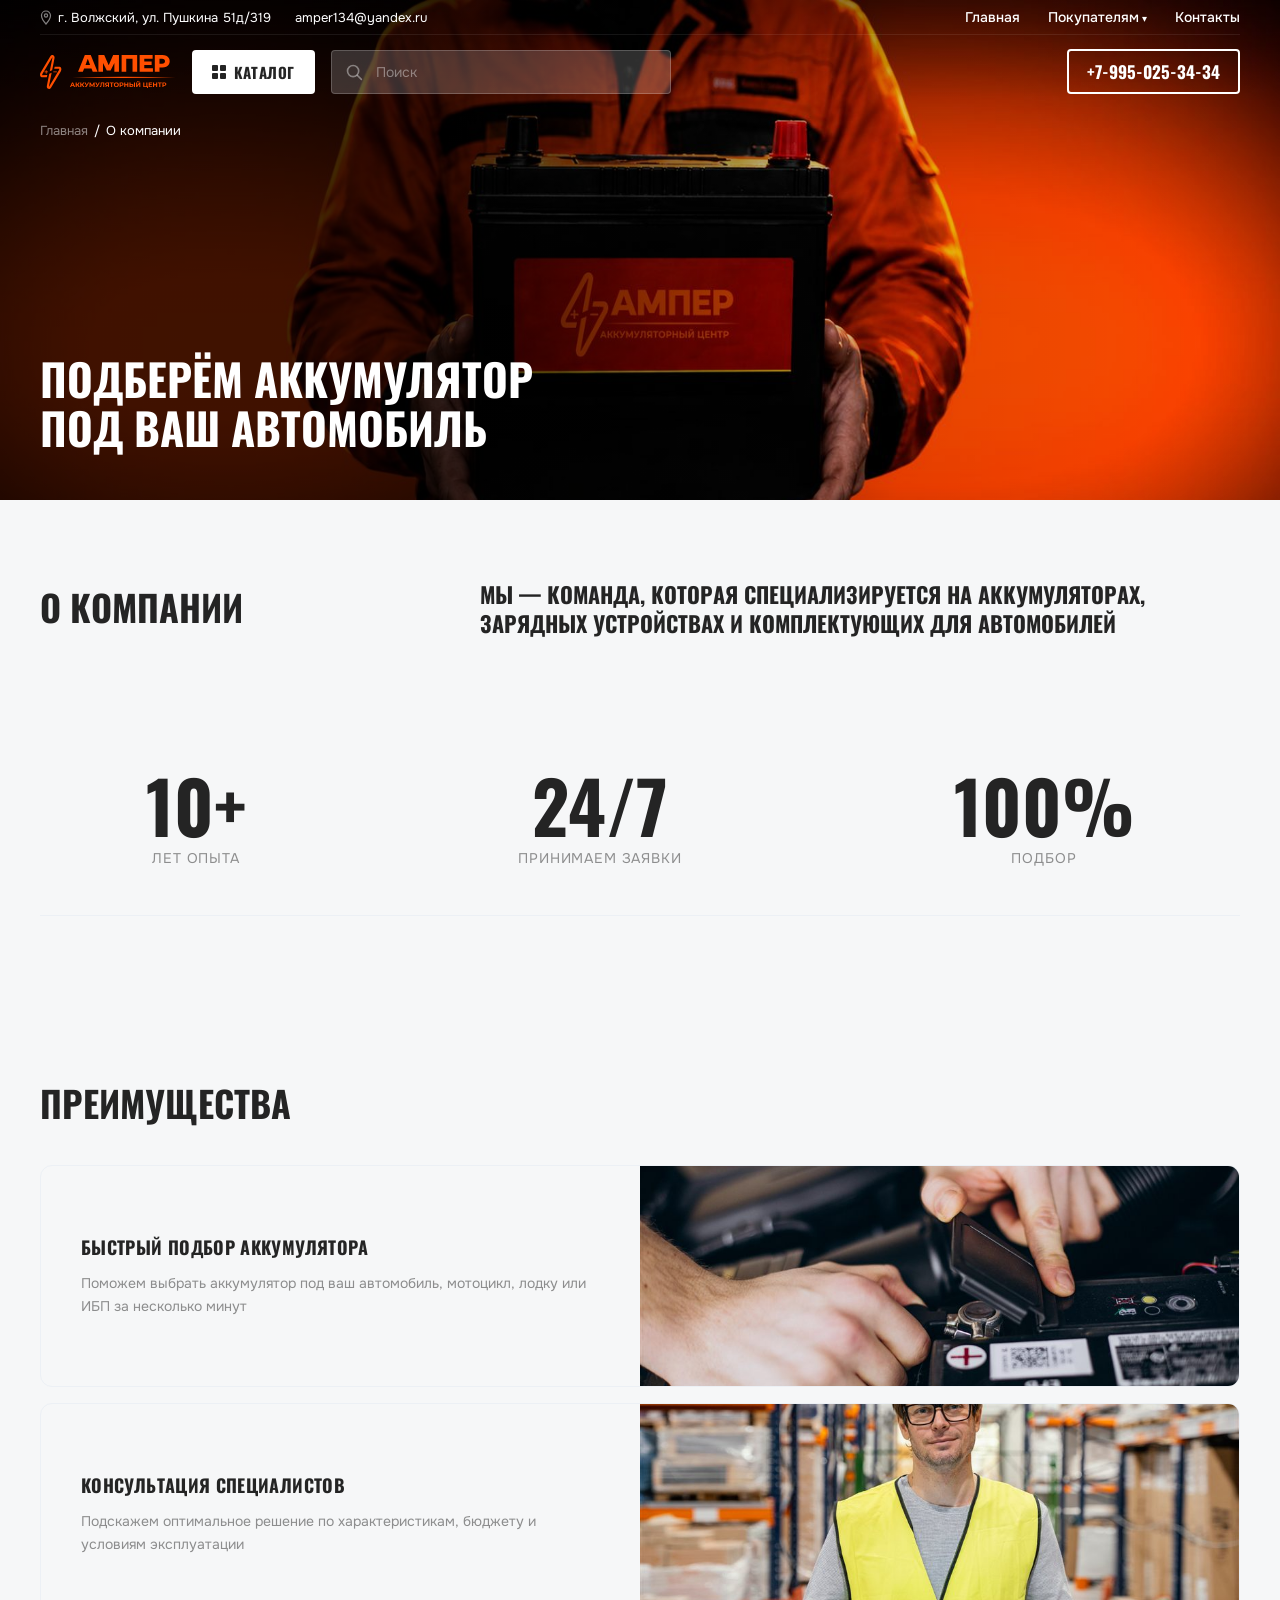
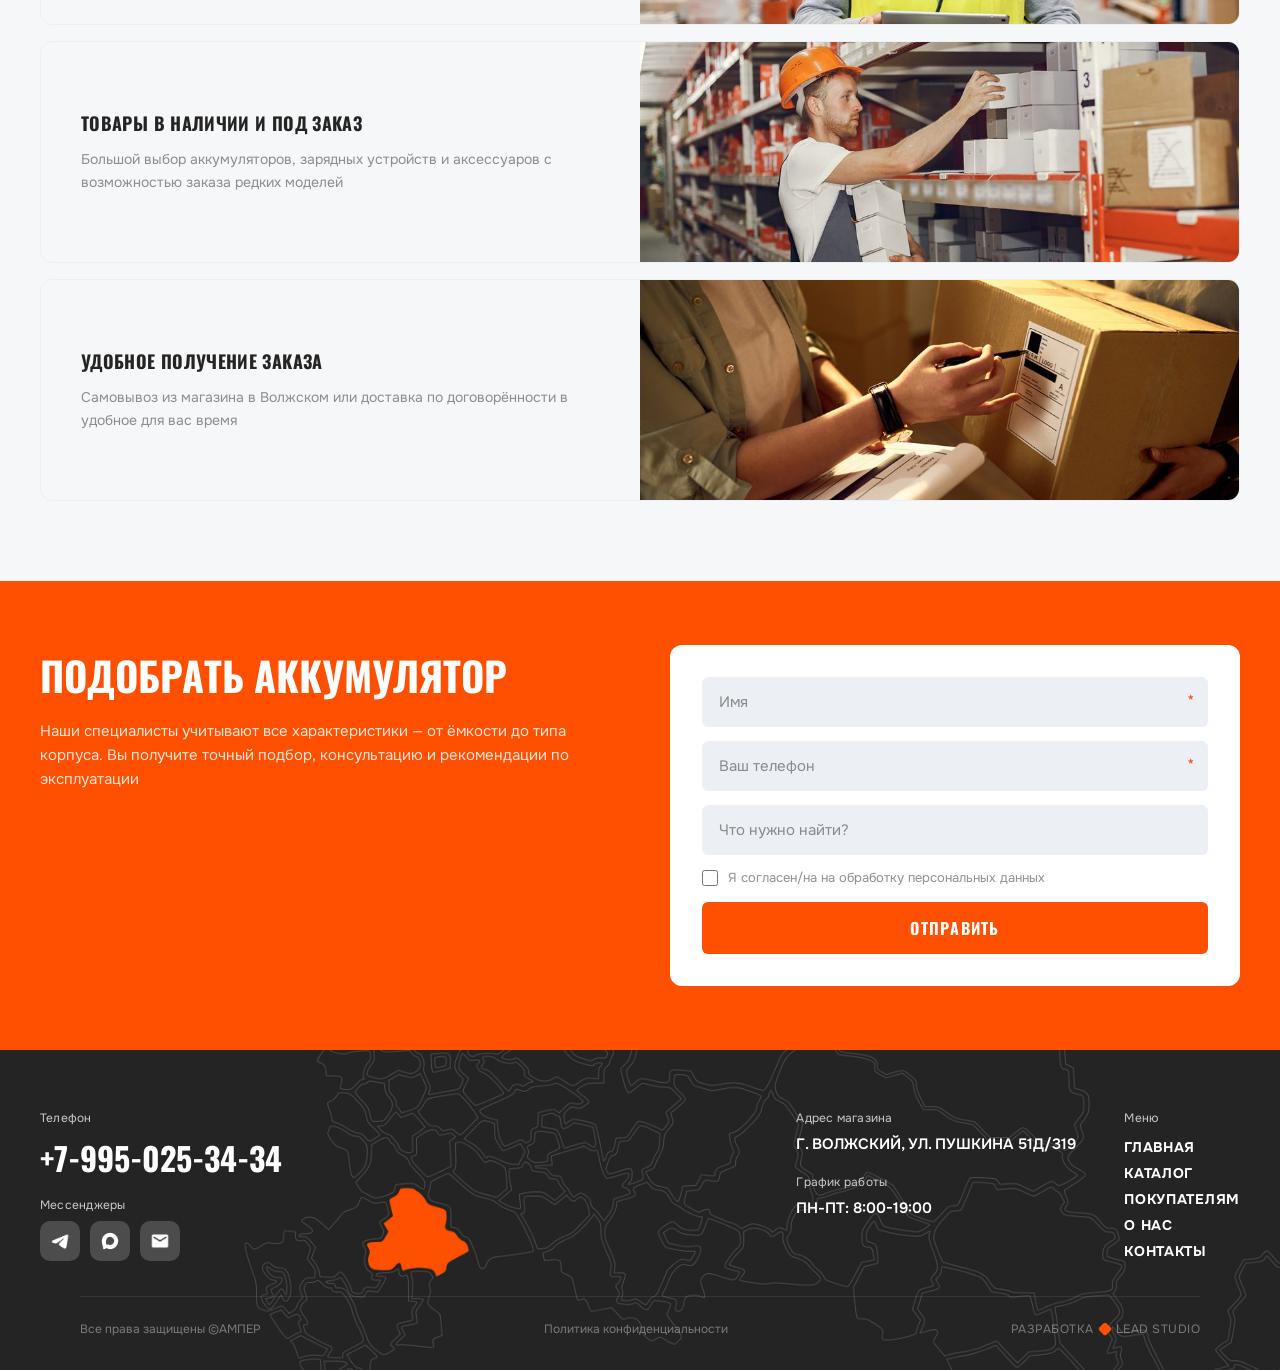
==== about.html @ 90d29b19 "Add files via upload" ====
<!DOCTYPE html>
<html lang="ru">
<head>
<meta charset="UTF-8">
<meta name="viewport" content="width=device-width, initial-scale=1.0">
<title>О компании — Ампер</title>
<meta name="description" content="Аккумуляторный центр «Ампер» в Волжском: более 10 лет подбираем аккумуляторы, зарядные устройства и аксессуары под конкретный автомобиль.">
<meta property="og:type" content="website">
<meta property="og:site_name" content="Ампер">
<meta property="og:locale" content="ru_RU">
<meta property="og:url" content="https://vladislavbropiton.github.io/akk/about.html">
<meta property="og:title" content="О компании — Ампер">
<meta property="og:description" content="Аккумуляторный центр «Ампер» в Волжском: более 10 лет подбираем аккумуляторы, зарядные устройства и аксессуары под конкретный автомобиль.">
<meta property="og:image" content="https://vladislavbropiton.github.io/akk/img/hero-about.jpg">
<link rel="stylesheet" href="css/fonts.css">
<link rel="icon" href="img/favicon.svg" type="image/svg+xml">
<link rel="icon" href="img/favicon-32.png" sizes="32x32" type="image/png">
<link rel="icon" href="img/favicon-16.png" sizes="16x16" type="image/png">
<link rel="apple-touch-icon" href="img/apple-touch-icon.png">
<link rel="stylesheet" href="css/style.css">
</head>
<body>
<div id="header-mount"></div>

<!-- INNER HERO -->
<section class="inner-hero">
  <div class="inner-hero-bg">
    <img class="inner-hero-bg-img" id="hero-bg-img" alt="">
    <div class="inner-hero-overlay"></div>
  </div>
  <div class="inner-hero-crumbs" id="breadcrumb-mount"></div>
  <div class="container" style="width:100%">
    <div class="inner-hero-content" style="padding:48px 0 48px; max-width:560px;">
      <h1 class="inner-hero-title">Подберём аккумулятор<br>под ваш автомобиль</h1>
    </div>
  </div>
</section>

<section class="section" style="background:var(--gray-300);">
  <div class="container">
    <div class="about-intro-row">
      <h2 class="section-title">О компании</h2>
      <div>
        <p style="font-family:'Oswald',sans-serif;font-weight:700;font-size:22px;text-transform:uppercase;line-height:1.3;margin-bottom:20px;">Мы — команда, которая специализируется на аккумуляторах, зарядных устройствах и комплектующих для автомобилей</p>
      </div>
    </div>

    <!-- STATS -->
    <div class="stats-row">
      <div class="stat">
        <div class="stat-num">10+</div>
        <div class="stat-label">Лет опыта</div>
      </div>
      <div class="stat">
        <div class="stat-num">24/7</div>
        <div class="stat-label">Принимаем заявки</div>
      </div>
      <div class="stat">
        <div class="stat-num">100%</div>
        <div class="stat-label">Подбор</div>
      </div>
    </div>
  </div>
</section>

<!-- ADVANTAGES -->
<section class="section" style="background:var(--gray-300);">
  <div class="container">
    <h2 class="section-title" style="margin-bottom:36px;">Преимущества</h2>
    <div class="advantages-list">
      <div class="advantage-row">
        <div class="advantage-text">
          <div class="advantage-title">Быстрый подбор аккумулятора</div>
          <p class="advantage-desc">Поможем выбрать аккумулятор под ваш автомобиль, мотоцикл, лодку или ИБП за несколько минут</p>
        </div>
        <div class="advantage-img">
          <img src="img/adv-select.jpg" alt="Быстрый подбор аккумулятора">
        </div>
      </div>
      <div class="advantage-row">
        <div class="advantage-text">
          <div class="advantage-title">Консультация специалистов</div>
          <p class="advantage-desc">Подскажем оптимальное решение по характеристикам, бюджету и условиям эксплуатации</p>
        </div>
        <div class="advantage-img"><img src="img/adv-consult.jpg" alt="Консультация специалистов"></div>
      </div>
      <div class="advantage-row">
        <div class="advantage-text">
          <div class="advantage-title">Товары в наличии и под заказ</div>
          <p class="advantage-desc">Большой выбор аккумуляторов, зарядных устройств и аксессуаров с возможностью заказа редких моделей</p>
        </div>
        <div class="advantage-img"><img src="img/adv-stock.jpg" alt="Товары в наличии и под заказ"></div>
      </div>
      <div class="advantage-row">
        <div class="advantage-text">
          <div class="advantage-title">Удобное получение заказа</div>
          <p class="advantage-desc">Самовывоз из магазина в Волжском или доставка по договорённости в удобное для вас время</p>
        </div>
        <div class="advantage-img"><img src="img/adv-pickup.jpg" alt="Удобное получение заказа"></div>
      </div>
    </div>
  </div>
</section>

<div id="cta-mount"></div>
<div id="footer-mount"></div>
<script src="js/stat.js"></script>
<script src="js/catalog-data.js"></script>
<script src="js/main.js"></script>
<script>
  // Устанавливаем SVG-изображения
  const hb = document.getElementById('hero-bg-img');
  if (hb) { hb.src = IMG.heroBgAbout; hb.style.objectPosition = 'center top'; }
  document.getElementById('header-mount').innerHTML = renderHeader('about.html');
  document.getElementById('breadcrumb-mount').innerHTML = renderBreadcrumb([
    {href:'index.html',label:'Главная'},
    {href:'about.html',label:'О компании'}
  ]);
  document.getElementById('cta-mount').innerHTML = renderCtaForm();
  document.getElementById('footer-mount').innerHTML = renderFooter();
</script>
</body>
</html>
---- css/fonts.css ----
/* Шрифты Oswald и Onest — скачаны и лежат в проекте (css/fonts/), а не
   подключаются с Google Fonts. У части посетителей в России fonts.googleapis.com
   и fonts.gstatic.com недоступны, и сайт откатывался на системный шрифт —
   менялась ширина текста, переносы строк, вид кнопок. Файл сгенерирован из
   пакетов @fontsource/oswald и @fontsource/onest (npm, зеркало Google Fonts). */

@font-face {
  font-family: 'Oswald';
  font-style: normal;
  font-display: var(--fontsource-display, swap);
  font-weight: 600;
  src: url('fonts/oswald-cyrillic-ext-600-normal.woff2') format('woff2');
  unicode-range: U+0460-052F,U+1C80-1C88,U+20B4,U+2DE0-2DFF,U+A640-A69F,U+FE2E-FE2F;
}
@font-face {
  font-family: 'Oswald';
  font-style: normal;
  font-display: var(--fontsource-display, swap);
  font-weight: 600;
  src: url('fonts/oswald-cyrillic-600-normal.woff2') format('woff2');
  unicode-range: U+0301,U+0400-045F,U+0490-0491,U+04B0-04B1,U+2116;
}
@font-face {
  font-family: 'Oswald';
  font-style: normal;
  font-display: var(--fontsource-display, swap);
  font-weight: 600;
  src: url('fonts/oswald-vietnamese-600-normal.woff2') format('woff2');
  unicode-range: U+0102-0103,U+0110-0111,U+0128-0129,U+0168-0169,U+01A0-01A1,U+01AF-01B0,U+0300-0301,U+0303-0304,U+0308-0309,U+0323,U+0329,U+1EA0-1EF9,U+20AB;
}
@font-face {
  font-family: 'Oswald';
  font-style: normal;
  font-display: var(--fontsource-display, swap);
  font-weight: 600;
  src: url('fonts/oswald-latin-ext-600-normal.woff2') format('woff2');
  unicode-range: U+0100-02AF,U+0300-0301,U+0303-0304,U+0308-0309,U+0323,U+0329,U+1E00-1EFF,U+2020,U+20A0-20AB,U+20AD-20CF,U+2113,U+2C60-2C7F,U+A720-A7FF;
}
@font-face {
  font-family: 'Oswald';
  font-style: normal;
  font-display: var(--fontsource-display, swap);
  font-weight: 600;
  src: url('fonts/oswald-latin-600-normal.woff2') format('woff2');
  unicode-range: U+0000-00FF,U+0131,U+0152-0153,U+02BB-02BC,U+02C6,U+02DA,U+02DC,U+0300-0301,U+0303-0304,U+0308-0309,U+0323,U+0329,U+2000-206F,U+2074,U+20AC,U+2122,U+2191,U+2193,U+2212,U+2215,U+FEFF,U+FFFD;
}
@font-face {
  font-family: 'Oswald';
  font-style: normal;
  font-display: var(--fontsource-display, swap);
  font-weight: 700;
  src: url('fonts/oswald-cyrillic-ext-700-normal.woff2') format('woff2');
  unicode-range: U+0460-052F,U+1C80-1C88,U+20B4,U+2DE0-2DFF,U+A640-A69F,U+FE2E-FE2F;
}
@font-face {
  font-family: 'Oswald';
  font-style: normal;
  font-display: var(--fontsource-display, swap);
  font-weight: 700;
  src: url('fonts/oswald-cyrillic-700-normal.woff2') format('woff2');
  unicode-range: U+0301,U+0400-045F,U+0490-0491,U+04B0-04B1,U+2116;
}
@font-face {
  font-family: 'Oswald';
  font-style: normal;
  font-display: var(--fontsource-display, swap);
  font-weight: 700;
  src: url('fonts/oswald-vietnamese-700-normal.woff2') format('woff2');
  unicode-range: U+0102-0103,U+0110-0111,U+0128-0129,U+0168-0169,U+01A0-01A1,U+01AF-01B0,U+0300-0301,U+0303-0304,U+0308-0309,U+0323,U+0329,U+1EA0-1EF9,U+20AB;
}
@font-face {
  font-family: 'Oswald';
  font-style: normal;
  font-display: var(--fontsource-display, swap);
  font-weight: 700;
  src: url('fonts/oswald-latin-ext-700-normal.woff2') format('woff2');
  unicode-range: U+0100-02AF,U+0300-0301,U+0303-0304,U+0308-0309,U+0323,U+0329,U+1E00-1EFF,U+2020,U+20A0-20AB,U+20AD-20CF,U+2113,U+2C60-2C7F,U+A720-A7FF;
}
@font-face {
  font-family: 'Oswald';
  font-style: normal;
  font-display: var(--fontsource-display, swap);
  font-weight: 700;
  src: url('fonts/oswald-latin-700-normal.woff2') format('woff2');
  unicode-range: U+0000-00FF,U+0131,U+0152-0153,U+02BB-02BC,U+02C6,U+02DA,U+02DC,U+0300-0301,U+0303-0304,U+0308-0309,U+0323,U+0329,U+2000-206F,U+2074,U+20AC,U+2122,U+2191,U+2193,U+2212,U+2215,U+FEFF,U+FFFD;
}
@font-face {
  font-family: 'Onest';
  font-style: normal;
  font-display: swap;
  font-weight: 400;
  src: url('fonts/onest-cyrillic-ext-400-normal.woff2') format('woff2');
  unicode-range: U+0460-052F,U+1C80-1C8A,U+20B4,U+2DE0-2DFF,U+A640-A69F,U+FE2E-FE2F;
}
@font-face {
  font-family: 'Onest';
  font-style: normal;
  font-display: swap;
  font-weight: 400;
  src: url('fonts/onest-cyrillic-400-normal.woff2') format('woff2');
  unicode-range: U+0301,U+0400-045F,U+0490-0491,U+04B0-04B1,U+2116;
}
@font-face {
  font-family: 'Onest';
  font-style: normal;
  font-display: swap;
  font-weight: 400;
  src: url('fonts/onest-latin-ext-400-normal.woff2') format('woff2');
  unicode-range: U+0100-02BA,U+02BD-02C5,U+02C7-02CC,U+02CE-02D7,U+02DD-02FF,U+0304,U+0308,U+0329,U+1D00-1DBF,U+1E00-1E9F,U+1EF2-1EFF,U+2020,U+20A0-20AB,U+20AD-20C0,U+2113,U+2C60-2C7F,U+A720-A7FF;
}
@font-face {
  font-family: 'Onest';
  font-style: normal;
  font-display: swap;
  font-weight: 400;
  src: url('fonts/onest-latin-400-normal.woff2') format('woff2');
  unicode-range: U+0000-00FF,U+0131,U+0152-0153,U+02BB-02BC,U+02C6,U+02DA,U+02DC,U+0304,U+0308,U+0329,U+2000-206F,U+20AC,U+2122,U+2191,U+2193,U+2212,U+2215,U+FEFF,U+FFFD;
}
@font-face {
  font-family: 'Onest';
  font-style: normal;
  font-display: swap;
  font-weight: 500;
  src: url('fonts/onest-cyrillic-ext-500-normal.woff2') format('woff2');
  unicode-range: U+0460-052F,U+1C80-1C8A,U+20B4,U+2DE0-2DFF,U+A640-A69F,U+FE2E-FE2F;
}
@font-face {
  font-family: 'Onest';
  font-style: normal;
  font-display: swap;
  font-weight: 500;
  src: url('fonts/onest-cyrillic-500-normal.woff2') format('woff2');
  unicode-range: U+0301,U+0400-045F,U+0490-0491,U+04B0-04B1,U+2116;
}
@font-face {
  font-family: 'Onest';
  font-style: normal;
  font-display: swap;
  font-weight: 500;
  src: url('fonts/onest-latin-ext-500-normal.woff2') format('woff2');
  unicode-range: U+0100-02BA,U+02BD-02C5,U+02C7-02CC,U+02CE-02D7,U+02DD-02FF,U+0304,U+0308,U+0329,U+1D00-1DBF,U+1E00-1E9F,U+1EF2-1EFF,U+2020,U+20A0-20AB,U+20AD-20C0,U+2113,U+2C60-2C7F,U+A720-A7FF;
}
@font-face {
  font-family: 'Onest';
  font-style: normal;
  font-display: swap;
  font-weight: 500;
  src: url('fonts/onest-latin-500-normal.woff2') format('woff2');
  unicode-range: U+0000-00FF,U+0131,U+0152-0153,U+02BB-02BC,U+02C6,U+02DA,U+02DC,U+0304,U+0308,U+0329,U+2000-206F,U+20AC,U+2122,U+2191,U+2193,U+2212,U+2215,U+FEFF,U+FFFD;
}
@font-face {
  font-family: 'Onest';
  font-style: normal;
  font-display: swap;
  font-weight: 600;
  src: url('fonts/onest-cyrillic-ext-600-normal.woff2') format('woff2');
  unicode-range: U+0460-052F,U+1C80-1C8A,U+20B4,U+2DE0-2DFF,U+A640-A69F,U+FE2E-FE2F;
}
@font-face {
  font-family: 'Onest';
  font-style: normal;
  font-display: swap;
  font-weight: 600;
  src: url('fonts/onest-cyrillic-600-normal.woff2') format('woff2');
  unicode-range: U+0301,U+0400-045F,U+0490-0491,U+04B0-04B1,U+2116;
}
@font-face {
  font-family: 'Onest';
  font-style: normal;
  font-display: swap;
  font-weight: 600;
  src: url('fonts/onest-latin-ext-600-normal.woff2') format('woff2');
  unicode-range: U+0100-02BA,U+02BD-02C5,U+02C7-02CC,U+02CE-02D7,U+02DD-02FF,U+0304,U+0308,U+0329,U+1D00-1DBF,U+1E00-1E9F,U+1EF2-1EFF,U+2020,U+20A0-20AB,U+20AD-20C0,U+2113,U+2C60-2C7F,U+A720-A7FF;
}
@font-face {
  font-family: 'Onest';
  font-style: normal;
  font-display: swap;
  font-weight: 600;
  src: url('fonts/onest-latin-600-normal.woff2') format('woff2');
  unicode-range: U+0000-00FF,U+0131,U+0152-0153,U+02BB-02BC,U+02C6,U+02DA,U+02DC,U+0304,U+0308,U+0329,U+2000-206F,U+20AC,U+2122,U+2191,U+2193,U+2212,U+2215,U+FEFF,U+FFFD;
}
@font-face {
  font-family: 'Onest';
  font-style: normal;
  font-display: swap;
  font-weight: 700;
  src: url('fonts/onest-cyrillic-ext-700-normal.woff2') format('woff2');
  unicode-range: U+0460-052F,U+1C80-1C8A,U+20B4,U+2DE0-2DFF,U+A640-A69F,U+FE2E-FE2F;
}
@font-face {
  font-family: 'Onest';
  font-style: normal;
  font-display: swap;
  font-weight: 700;
  src: url('fonts/onest-cyrillic-700-normal.woff2') format('woff2');
  unicode-range: U+0301,U+0400-045F,U+0490-0491,U+04B0-04B1,U+2116;
}
@font-face {
  font-family: 'Onest';
  font-style: normal;
  font-display: swap;
  font-weight: 700;
  src: url('fonts/onest-latin-ext-700-normal.woff2') format('woff2');
  unicode-range: U+0100-02BA,U+02BD-02C5,U+02C7-02CC,U+02CE-02D7,U+02DD-02FF,U+0304,U+0308,U+0329,U+1D00-1DBF,U+1E00-1E9F,U+1EF2-1EFF,U+2020,U+20A0-20AB,U+20AD-20C0,U+2113,U+2C60-2C7F,U+A720-A7FF;
}
@font-face {
  font-family: 'Onest';
  font-style: normal;
  font-display: swap;
  font-weight: 700;
  src: url('fonts/onest-latin-700-normal.woff2') format('woff2');
  unicode-range: U+0000-00FF,U+0131,U+0152-0153,U+02BB-02BC,U+02C6,U+02DA,U+02DC,U+0304,U+0308,U+0329,U+2000-206F,U+20AC,U+2122,U+2191,U+2193,U+2212,U+2215,U+FEFF,U+FFFD;
}
---- css/style.css ----
/* Шрифты подключены прямо в <head> каждой страницы:
   через @import браузер узнавал о них только после загрузки этого
   файла, из-за чего текст успевал моргнуть системным шрифтом. */

/* ── TOKENS ── */
:root {
  --orange: #FF4F00;
  --black: #242424;
  --white: #FFFFFF;
  --gray-100: #CBCBCB;
  --gray-200: rgba(218,218,218,0.5);
  --gray-300: #F6F7F8;
  --gray-400: #ECF0F5;
  --red: #FF0000;
  --black-50: rgba(36,36,36,0.5);
  --white-20: rgba(255,255,255,0.2);
}

/* ── RESET ── */
*, *::before, *::after { box-sizing: border-box; margin: 0; padding: 0; }
html { scroll-behavior: smooth; }
body { font-family: 'Onest', sans-serif; color: var(--black); background: var(--white); -webkit-font-smoothing: antialiased; }
a { text-decoration: none; color: inherit; }
ul { list-style: none; }
img { max-width: 100%; display: block; }
button { cursor: pointer; border: none; background: none; font-family: inherit; }
input, textarea { font-family: inherit; }

/* ── TYPOGRAPHY ── */
/* Adderley Bold → Oswald Bold (similar condensed bold feel) */
.h1 { font-family: 'Oswald', sans-serif; font-weight: 700; font-size: 64px; line-height: 1.05; text-transform: uppercase; }
.h2 { font-family: 'Oswald', sans-serif; font-weight: 700; font-size: 56px; line-height: 1.05; text-transform: uppercase; }
.h3 { font-family: 'Oswald', sans-serif; font-weight: 700; font-size: 40px; line-height: 1.1; text-transform: uppercase; }
.h4 { font-family: 'Onest', sans-serif; font-weight: 600; font-size: 24px; line-height: 1.2; }
.h5 { font-family: 'Oswald', sans-serif; font-weight: 700; font-size: 20px; text-transform: uppercase; }
.btn-text { font-family: 'Oswald', sans-serif; font-weight: 700; font-size: 16px; letter-spacing: 0.05em; text-transform: uppercase; }
.text-1 { font-size: 20px; font-weight: 500; }
.text-2 { font-size: 16px; font-weight: 600; }
.text-3 { font-size: 14px; font-weight: 400; line-height: 1.5; }
.text-4 { font-size: 12px; font-weight: 500; }
.tag { font-family: 'Oswald', sans-serif; font-weight: 700; font-size: 14px; text-transform: uppercase; letter-spacing: 0.03em; }

/* ── LAYOUT ── */
/* Раньше было 1280px — по замерам макета (отступ шапки, высота кнопки
   телефона, ширина поля поиска — все совпадают 1:1 без масштабирования)
   реальная ширина контента 1600px. Из-за узкого контейнера все карточки
   и картинки на сайте были у́же и мельче, чем в макете. */
.container { max-width: 1600px; margin: 0 auto; padding: 0 40px; }
.section { padding: 80px 0; }
.section-sm { padding: 48px 0; }

/* ── BUTTONS ── */
.btn {
  display: inline-flex; align-items: center; justify-content: center;
  height: 52px; padding: 0 32px;
  font-family: 'Oswald', sans-serif; font-weight: 700; font-size: 16px;
  letter-spacing: 0.05em; text-transform: uppercase;
  transition: all 0.2s ease; border-radius: 4px;
  white-space: nowrap;
}
.btn-primary { background: var(--orange); color: var(--white); }
.btn-primary:hover { background: #e54500; }
.btn-outline { background: transparent; color: var(--black); border: 2px solid var(--black); }
.btn-outline:hover { background: var(--black); color: var(--white); }
.btn-outline-white { background: transparent; color: var(--white); border: 2px solid var(--white); }
.btn-outline-white:hover { background: var(--white); color: var(--black); }
.btn-link {
  display: inline-flex; align-items: center; gap: 6px;
  font-family: 'Onest', sans-serif; font-weight: 500; font-size: 14px;
  color: var(--black); padding: 0;
}
.btn-link::after { content: '▶'; font-size: 10px; }
.btn-link:hover { color: var(--orange); }
.btn-link-orange { color: var(--orange); }
.btn-link-orange:hover { color: #e54500; }
/* маленькие кнопки-ссылки («В каталог», «Читать все») со стрелкой —
   раньше её не было, хотя в макете она есть у обеих */
.btn-sm { height: 40px; padding: 0 20px; font-size: 14px; gap: 8px; }
.btn-sm::after { content: '▶'; font-size: 9px; }

/* ── HEADER ── */
.header {
  position: absolute; top: 0; left: 0; right: 0; z-index: 100;
  background: transparent;
  border-bottom: none;
}
/* Две строки, как в макете: сверху адрес/почта и навигация,
   снизу логотип, каталог, поиск и телефон. */
.header-top {
  display: flex; align-items: center; justify-content: space-between;
  padding: 8px 0; font-size: 13px; color: var(--white);
  border-bottom: 1px solid rgba(255,255,255,0.08);
}
.header-top a:hover { color: var(--orange); }
.header-top-left { display: flex; gap: 24px; align-items: center; }
.header-addr { display: flex; align-items: center; gap: 6px; }
.header-addr::before {
  content: ''; width: 12px; height: 15px; flex-shrink: 0;
  background: url("data:image/svg+xml,%3Csvg xmlns='http://www.w3.org/2000/svg' width='12' height='15' viewBox='0 0 12 15' fill='none'%3E%3Cpath d='M6 1C3.5 1 1.5 3 1.5 5.5C1.5 9 6 14 6 14S10.5 9 10.5 5.5C10.5 3 8.5 1 6 1Z' stroke='%23ffffff' stroke-opacity='0.5' stroke-width='1.2'/%3E%3Ccircle cx='6' cy='5.5' r='1.6' stroke='%23ffffff' stroke-opacity='0.5' stroke-width='1.2'/%3E%3C/svg%3E") no-repeat center;
}
.header-main {
  display: flex; align-items: center; gap: 16px; padding: 14px 0;
}
.logo {
  display: flex; align-items: center; gap: 10px;
  color: var(--white); flex-shrink: 0; text-decoration: none;
}
.logo-bolt-svg { display: flex; align-items: center; gap: 8px; }
.logo-sub { font-size: 9px; font-weight: 400; font-family: 'Onest', sans-serif; color: rgba(255,255,255,0.5); line-height: 1.2; text-transform: none; }
/* Логотип в шапке — оранжевый (без фильтра) */
.logo-text-img { filter: none; }

/* По макету на тёмной шапке (главная, о компании, услуги) кнопка белая
   с чёрным текстом — раньше была чёрная и на тёмном фоне сливалась.
   На светлой шапке (каталог, товар, контакты и т.д.) — наоборот,
   тёмная кнопка на светлом фоне, см. .no-hero-page .btn-catalog ниже. */
.btn-catalog {
  display: flex; align-items: center; gap: 8px;
  height: 44px; padding: 0 20px;
  background: var(--white); color: var(--black);
  font-family: 'Oswald', sans-serif; font-weight: 700; font-size: 15px;
  text-transform: uppercase; letter-spacing: 0.03em;
  border-radius: 4px; flex-shrink: 0;
  transition: background 0.2s, color 0.2s;
}
.btn-catalog:hover { background: var(--orange); color: var(--white); }
.btn-catalog-icon { display: grid; grid-template-columns: 1fr 1fr; gap: 2px; width: 14px; flex-shrink: 0; }
.btn-catalog-icon span { display: block; height: 6px; background: currentColor; border-radius: 1px; }

/* квадратные кнопки-иконки: поиск в мобильной шапке и каталог в мобильном меню */
.icon-btn {
  display: inline-flex; align-items: center; justify-content: center;
  width: 40px; height: 40px; border-radius: 6px; flex-shrink: 0;
  transition: all 0.2s;
}
.icon-btn svg { width: 18px; height: 18px; }
.icon-btn-search { display: none; border: 1px solid var(--gray-100); background: var(--white); color: var(--black); }
.icon-btn-search:hover { border-color: var(--orange); color: var(--orange); }
.icon-btn-light { background: rgba(255,255,255,0.12); color: var(--white); }
.icon-btn-light:hover { background: rgba(255,255,255,0.22); }
.icon-btn-white { background: var(--white); color: var(--black); }
.icon-btn-white:hover { background: var(--orange); color: var(--white); }

.search-wrap { flex: 1; max-width: 340px; position: relative; }
.search-input {
  width: 100%; height: 44px; padding: 0 16px 0 44px;
  border: 1px solid rgba(255,255,255,0.2); border-radius: 4px;
  font-size: 14px; background: rgba(255,255,255,0.18); outline: none;
  color: var(--white);
}
.search-input::placeholder { color: rgba(255,255,255,0.4); }
.search-input:focus { border-color: var(--orange); }
.search-icon {
  position: absolute; left: 14px; top: 50%; transform: translateY(-50%);
  color: rgba(255,255,255,0.4); display: flex; pointer-events: none;
}
.search-icon svg { width: 18px; height: 18px; }

.nav { display: flex; align-items: center; gap: 28px; margin-left: auto; }
.nav a { font-size: 14px; font-weight: 500; color: var(--white); transition: color 0.2s; }
.nav a:hover, .nav a.active { color: var(--orange); }
.nav-dropdown { position: relative; }
.nav-dropdown > a::after { content: ' ▾'; font-size: 10px; }
.nav-dropdown-menu {
  display: none; position: absolute; top: 100%; left: 0;
  padding-top: 8px;
  z-index: 200;
}
/* невидимый мост между ссылкой и меню — курсор не теряет hover */
.nav-dropdown::after {
  content: ''; position: absolute; top: 100%; left: 0;
  width: 100%; height: 12px; background: transparent;
}
.nav-dropdown-menu-inner {
  background: var(--white); box-shadow: 0 8px 32px rgba(0,0,0,0.15);
  border-radius: 8px; min-width: 200px; padding: 8px 0;
}
.nav-dropdown:hover .nav-dropdown-menu { display: block; }
.nav-dropdown-menu a { display: block; padding: 10px 20px; font-size: 14px; color: var(--black); }
.nav-dropdown-menu a:hover { color: var(--orange); background: var(--gray-300); }

.header-phone {
  font-family: 'Oswald', sans-serif; font-weight: 700; font-size: 17px;
  color: var(--white); border: 2px solid var(--white); border-radius: 4px;
  padding: 8px 18px; white-space: nowrap; transition: all 0.2s; flex-shrink: 0;
  margin-left: auto;
}
.header-phone:hover { background: var(--white); color: var(--black); }

/* ── ПОИСК: результаты ── */
/* Одна и та же разметка показывается в выпадашке под полем (десктоп)
   и в полноэкранном оверлее (мобильный) — отличаются только фоном. */
.search-drop {
  position: absolute; top: calc(100% + 8px); left: 0; right: 0; z-index: 300;
  background: var(--white); border-radius: 8px; padding: 12px;
  box-shadow: 0 12px 40px rgba(0,0,0,0.16);
  max-height: 60vh; overflow-y: auto;
}
.search-meta {
  display: flex; align-items: center; justify-content: space-between;
  font-size: 13px; color: var(--black-50); margin-bottom: 10px; gap: 12px;
}
.search-meta a { color: var(--black); text-decoration: underline; white-space: nowrap; }
.search-meta a:hover { color: var(--orange); }
.search-list { display: flex; flex-direction: column; gap: 10px; }
.search-row {
  display: flex; align-items: center; gap: 12px;
  background: var(--white); border: 1px solid var(--gray-400);
  border-radius: 8px; padding: 10px; transition: border-color 0.2s;
}
.search-row:hover { border-color: var(--orange); }
.search-row-img { width: 76px; height: 56px; flex-shrink: 0; display: flex; align-items: center; justify-content: center; }
.search-row-img img { max-width: 100%; max-height: 100%; object-fit: contain; }
.search-row-body { display: flex; flex-direction: column; gap: 4px; min-width: 0; }
.search-row-name {
  font-family: 'Oswald', sans-serif; font-weight: 700; font-size: 13px;
  text-transform: uppercase; color: var(--black);
}
.search-row-price {
  font-family: 'Oswald', sans-serif; font-weight: 700; font-size: 13px;
  text-transform: uppercase; color: var(--orange);
}
.search-empty { font-size: 14px; color: var(--black-50); padding: 8px 2px; }

/* ── ПОИСК: полноэкранный оверлей (мобильный) ── */
.search-overlay {
  display: none; position: fixed; inset: 0; z-index: 600;
  background: var(--black); overflow-y: auto;
}
.search-overlay.open { display: block; }
.search-overlay-bar { display: flex; align-items: center; gap: 12px; padding: 14px 16px; }
.search-overlay-field { position: relative; flex: 1; }
.search-overlay-field input {
  width: 100%; height: 40px; padding: 0 44px 0 14px;
  background: rgba(255,255,255,0.12); border: none; border-radius: 6px;
  color: var(--white); font-size: 14px; outline: none;
}
.search-overlay-field input::placeholder { color: rgba(255,255,255,0.45); }
.search-overlay-icon {
  position: absolute; right: 14px; top: 50%; transform: translateY(-50%);
  color: var(--white); display: flex; pointer-events: none;
}
.search-overlay-icon svg { width: 18px; height: 18px; }
.search-overlay-close { color: var(--white); font-size: 26px; line-height: 1; padding: 0 4px; }
.search-overlay-body { padding: 6px 16px 32px; }
.search-overlay .search-meta { color: rgba(255,255,255,0.5); }
.search-overlay .search-meta a { color: var(--white); }
.search-overlay .search-row { border-color: transparent; }
.search-overlay .search-empty { color: rgba(255,255,255,0.5); }

.breadcrumb { padding: 12px 0; font-size: 13px; color: var(--black-50); }
/* На страницах без баннера (каталог, товар, статьи, контакты, доставка)
   шапке не на что накладываться — тёмного фонового фото нет. Поэтому она
   не прозрачная поверх картинки, а sticky и светлая, и все цвета внутри
   неё (текст, иконки, поиск, кнопки) идут в тёмном варианте на светлом
   фоне — обратный набор от шапки на hero-страницах. */
.no-hero-page .header {
  position: sticky;
  background: var(--white);
  border-bottom: 1px solid var(--gray-400);
}
.no-hero-page .header-top { color: var(--black-50); border-bottom-color: var(--gray-400); }
.no-hero-page .header-addr::before {
  background: url("data:image/svg+xml,%3Csvg xmlns='http://www.w3.org/2000/svg' width='12' height='15' viewBox='0 0 12 15' fill='none'%3E%3Cpath d='M6 1C3.5 1 1.5 3 1.5 5.5C1.5 9 6 14 6 14S10.5 9 10.5 5.5C10.5 3 8.5 1 6 1Z' stroke='%23242424' stroke-opacity='0.5' stroke-width='1.2'/%3E%3Ccircle cx='6' cy='5.5' r='1.6' stroke='%23242424' stroke-opacity='0.5' stroke-width='1.2'/%3E%3C/svg%3E") no-repeat center;
}
.no-hero-page .logo-sub { color: var(--black-50); }
.no-hero-page .nav a { color: var(--black); }
/* на светлой шапке кнопка каталога тёмная — обратный вариант базовой
   (белой) кнопки, которая рассчитана на тёмную шапку поверх фото */
.no-hero-page .btn-catalog { background: var(--black); color: var(--white); }
.no-hero-page .btn-catalog:hover { background: var(--orange); color: var(--white); }
.no-hero-page .search-input { background: var(--gray-400); border-color: var(--gray-100); color: var(--black); }
.no-hero-page .search-input::placeholder { color: var(--black-50); }
.no-hero-page .search-icon { color: var(--black-50); }
.no-hero-page .header-phone { color: var(--black); border-color: var(--black); }
.no-hero-page .header-phone:hover { background: var(--black); color: var(--white); }
.breadcrumb a { color: var(--black-50); }
.breadcrumb a:hover { color: var(--orange); }
.breadcrumb span { color: var(--black); }
.breadcrumb-sep { margin: 0 6px; }

/* ── HERO ── */
.hero {
  position: relative; overflow: hidden;
  min-height: 700px; display: flex; align-items: flex-start;
  background: var(--black);
  padding-top: 110px; /* место под прозрачную шапку */
}
.hero-bg {
  position: absolute; inset: 0;
  background: linear-gradient(135deg, #1a0a00 0%, #3d1500 40%, #242424 100%);
}
.hero-bg::after {
  content: ''; position: absolute; inset: 0;
  background: linear-gradient(to bottom, rgba(0,0,0,0.5) 0%, rgba(0,0,0,0) 30%),
              linear-gradient(to right, rgba(0,0,0,0.55) 40%, transparent 100%);
}
.hero-img {
  /* Фото героя — full-bleed: тянется на всю ширину экрана даже за пределы
     контейнера сайта (1600px), а не только внутри него. Текст и меню
     остаются в рамках .container, а фон-фото уходит до самых краёв.
     object-fit:cover без явного height иначе посчитал бы высоту картинки
     по её собственным пропорциям, а не растянул между top и bottom. */
  position: absolute; inset: 0; width: 100%; height: 100%;
  object-fit: cover; opacity: 0.75;
}
/* max-width был 620px — заголовок в макете шире (замер ≈830px) и должен
   переноситься в 2 строки, а не в 3 */
.hero-content { position: relative; z-index: 1; padding: 60px 0; color: var(--white); max-width: 1000px; }
.hero-title { font-family: 'Oswald', sans-serif; font-weight: 700; font-size: 52px; line-height: 1.05; text-transform: uppercase; margin-bottom: 16px; }
.hero-subtitle { font-size: 16px; font-weight: 400; color: var(--white); margin-bottom: 32px; line-height: 1.55; max-width: 540px; }
.hero-actions { display: flex; gap: 16px; flex-wrap: wrap; }

/* ── SECTION HEADING ── */
.section-head { display: flex; align-items: center; justify-content: space-between; margin-bottom: 40px; gap: 10px; }
.section-title { font-family: 'Oswald', sans-serif; font-weight: 700; font-size: 36px; text-transform: uppercase; }

/* ── CATEGORY CARDS ── */
.categories-grid { display: grid; grid-template-columns: repeat(3, 1fr); gap: 10px; }
.category-card {
  border: 1px solid var(--gray-400); border-radius: 12px;
  padding: 20px; transition: all 0.25s ease; cursor: pointer;
  background: var(--white);
}
.category-card:hover { border-color: var(--orange); box-shadow: 0 8px 32px rgba(255,79,0,0.1); transform: translateY(-2px); }
/* без overflow:hidden — раньше при наведении картинка увеличивалась (scale)
   и обрезалась рамкой блока; высоту увеличили под реальный размер из макета */
.category-card-img { height: 260px; display: flex; align-items: center; justify-content: center; margin-bottom: 20px; }
.category-card-img img { max-height: 100%; max-width: 100%; object-fit: contain; }
/* hover: картинка увеличивается, название становится оранжевым */
.category-card-img img { transition: transform 0.3s ease; }
.category-card:hover .category-card-img img { transform: scale(1.08); }
.category-card-name { font-family: 'Onest', sans-serif; font-size: 20px; font-weight: 600; margin-bottom: 10px; color: var(--black); transition: color 0.25s ease; }
.category-card:hover .category-card-name { color: var(--orange); }
.category-card-desc { font-size: 14px; color: var(--black-50); line-height: 1.55; margin-bottom: 20px; }

/* ── PRODUCT TABS ── */
/* По макету — не подчёркивание активной вкладки, а сегменты через
   вертикальные разделители, поровну по ширине; активная — чёрным жирным. */
.tabs { display: flex; margin-bottom: 32px; }
.tab-btn {
  flex: 1; padding: 14px 8px; font-size: 15px; font-weight: 600;
  color: var(--black-50); border: none; border-right: 1px solid var(--gray-400);
  transition: color 0.2s; background: none;
}
.tab-btn:last-child { border-right: none; }
.tab-btn.active { color: var(--black); font-weight: 700; }
.tab-btn:hover { color: var(--black); }
.tab-panel { display: none; }
.tab-panel.active { display: block; }

/* ── PRODUCT CARD ── */
.products-grid { display: grid; grid-template-columns: repeat(4, 1fr); gap: 10px; }
/* сетка каталога — 3 колонки по макету, а не 4 как на остальных страницах;
   id весомее класса и специально переопределяет только #cat-grid */
#cat-grid { grid-template-columns: repeat(3, 1fr); }
.product-card {
  display: block; color: inherit; text-decoration: none;
  border: 1px solid var(--gray-400); border-radius: 10px;
  overflow: hidden; transition: all 0.2s; background: var(--white);
}
.product-card:hover { box-shadow: 0 6px 24px rgba(0,0,0,0.1); transform: translateY(-2px); }
.product-card:hover .btn-link { color: var(--orange); }
.product-card-img { background: var(--white); padding: 20px; text-align: center; position: relative; height: 180px; display: flex; align-items: center; justify-content: center; }
.product-card-img img { max-height: 130px; object-fit: contain; }
/* по макету — контурный оранжевый бейдж, не заливка зелёным */
.product-badge {
  position: absolute; top: 10px; left: 10px;
  background: transparent; color: var(--orange); font-size: 11px; font-weight: 700;
  padding: 3px 10px; border: 1px solid var(--orange); border-radius: 20px; text-transform: uppercase; letter-spacing: 0.03em;
}
.product-card-body { padding: 16px; }
.product-card-name { font-weight: 600; font-size: 14px; margin-bottom: 12px; line-height: 1.4; text-transform: uppercase; }
.product-spec { display: flex; justify-content: space-between; font-size: 12px; color: var(--black-50); padding: 4px 0; border-bottom: 1px solid var(--gray-300); }
.product-spec:last-of-type { border-bottom: none; }
.product-spec-val { font-weight: 600; color: var(--black); }
.product-price { color: var(--orange); font-weight: 700; font-size: 14px; margin: 12px 0 8px; text-transform: uppercase; letter-spacing: 0.03em; }

/* ── SERVICES GRID ── */
.services-grid { display: grid; grid-template-columns: repeat(3, 1fr); gap: 10px; }
.service-card {
  border: 1px solid var(--gray-100); border-radius: 10px;
  padding: 32px 28px; background: var(--white);
  transition: all 0.25s;
}
.service-card:hover { border-color: var(--orange); box-shadow: 0 8px 28px rgba(255,79,0,0.1); }
/* иллюстрация из макета — карточка в Figma 500×588, иконка занимает
   большую часть высоты (было 150px, из-за чего карточка выглядела
   низкой и с непропорционально маленькой картинкой) */
.service-ill { height: 320px; width: auto; object-fit: contain; margin-bottom: 20px; }
.service-name { font-family: 'Onest', sans-serif; font-weight: 700; font-size: 18px; margin-bottom: 10px; }
.service-desc { font-size: 14px; color: var(--black-50); line-height: 1.55; margin-bottom: 20px; }

/* ── CTA BANNER ── */
.cta-banner { background: var(--orange); padding: 64px 0; }
/* align-items:center раньше центрировал текст относительно формы —
   форма выше текстового блока, и текст «плавал» ниже верхнего края */
.cta-inner { display: grid; grid-template-columns: 1fr 1fr; gap: 60px; align-items: start; }
.cta-title { font-family: 'Oswald', sans-serif; font-weight: 700; font-size: 40px; text-transform: uppercase; color: var(--white); margin-bottom: 14px; }
.cta-desc { font-size: 15px; color: rgba(255,255,255,0.85); line-height: 1.6; }
.cta-form { background: var(--white); border-radius: 12px; padding: 32px; }
.form-field { margin-bottom: 14px; position: relative; }
.form-input {
  width: 100%; height: 50px; background: var(--gray-400);
  border: 1px solid transparent; border-radius: 6px;
  padding: 0 36px 0 16px; font-size: 15px; outline: none;
  transition: border-color 0.2s;
}
.form-input:focus { border-color: var(--orange); }
.form-input::placeholder { color: var(--black-50); }
.form-required { position: absolute; right: 14px; top: 50%; transform: translateY(-50%); color: var(--orange); font-size: 18px; }
.form-check { display: flex; align-items: center; gap: 10px; font-size: 13px; color: var(--black-50); margin-bottom: 16px; cursor: pointer; }
.form-check input[type=checkbox] { accent-color: var(--black); width: 16px; height: 16px; flex-shrink: 0; }
.form-submit { width: 100%; height: 52px; background: var(--orange); color: var(--white); font-family: 'Oswald', sans-serif; font-weight: 700; font-size: 16px; letter-spacing: 0.08em; text-transform: uppercase; border-radius: 6px; border: none; cursor: pointer; transition: background 0.2s; }
.form-submit:hover { background: #e54500; }

/* ── ARTICLES ── */
.articles-grid { display: grid; grid-template-columns: repeat(4, 1fr); gap: 24px; }
/* карточка — flex-колонка, чтобы «Подробнее» у всех прижималось к низу
   и ряд не выглядел рваным при разной длине заголовков */
.article-card { border-radius: 10px; overflow: hidden; border: 1px solid var(--gray-400); background: var(--white); transition: all 0.2s; display: flex; flex-direction: column; }
.article-card:hover { box-shadow: 0 6px 24px rgba(0,0,0,0.1); transform: translateY(-2px); }
.article-card-img { width: 100%; height: 160px; object-fit: cover; background: var(--gray-300); flex-shrink: 0; }
.article-card-img-placeholder { width: 100%; height: 160px; background: linear-gradient(135deg, #3d1500, #242424); flex-shrink: 0; }
.article-card-body { padding: 18px 18px 20px; display: flex; flex-direction: column; flex: 1; }
.article-card-title { font-weight: 700; font-size: 14px; line-height: 1.45; margin-bottom: 10px; text-transform: uppercase; }
/* в блоке «Полезные статьи» на главной первая карточка выделена
   оранжевым заголовком — только там, не в общем списке статей */
#articles-mount .article-card:first-child .article-card-title { color: var(--orange); }
.article-card-text { font-size: 13px; color: var(--black-50); line-height: 1.55; margin-bottom: 14px; flex: 1; }

/* ── MAP BLOCK ── */
.map-section { padding: 64px 0; background: var(--gray-300); }
/* По макету карточка «Волжский» не отдельная колонка рядом с картой,
   а плавает поверх неё в левом нижнем углу */
.map-inner { position: relative; border-radius: 16px; overflow: hidden; box-shadow: 0 8px 40px rgba(0,0,0,0.12); min-height: 480px; }
/* bottom:56px, не 24px — вплотную к низу карточка перекрывала собственную
   ссылку Яндекс.Карт «Открыть в Яндекс картах» под виджетом */
.map-info {
  position: absolute; left: 24px; bottom: 56px; z-index: 1;
  background: var(--white); border-radius: 12px; padding: 28px 32px;
  display: flex; flex-direction: column; gap: 8px; width: 280px;
  box-shadow: 0 8px 24px rgba(0,0,0,0.15);
}
.map-city { display: flex; align-items: center; gap: 6px; font-family: 'Oswald', sans-serif; font-weight: 700; font-size: 22px; text-transform: uppercase; margin-bottom: 4px; }
.map-city-badge { flex-shrink: 0; }
.map-rating { display: flex; align-items: center; gap: 8px; font-size: 14px; color: var(--black-50); margin-bottom: 20px; }
.stars { color: #ffc107; font-size: 14px; }
.map-frame { position: absolute; inset: 0; background: var(--gray-400); display: flex; align-items: center; justify-content: center; font-size: 14px; color: var(--black-50); overflow: hidden; }
.map-frame iframe { width: 100%; height: 100%; border: none; position: absolute; inset: 0; }

/* ── FOOTER ── */
.footer { background: var(--black); color: var(--white); padding: 0; position: relative; overflow: hidden; min-height: 320px; }
.footer-map-wrap { position: absolute; inset: 0; z-index: 0; }
.footer-map-img { width: 100%; height: 100%; object-fit: cover; object-position: center; display: block; }
.footer-content { position: relative; z-index: 1; padding-top: 60px; padding-bottom: 32px; }
/* ── FOOTER GRID ── */
/* Раньше это была сетка «300px + остальное», из-за чего адрес и график
   растягивались на всю ширину колонки и начинались сразу после телефона.
   По макету адрес и меню стоят компактным блоком у правого края — тут flex
   с justify-content:space-between: телефон слева, остальное прижато вправо. */
.footer-grid {
  display: flex;
  flex-wrap: wrap;
  justify-content: space-between;
  align-items: flex-start;
  gap: 40px;
  margin-bottom: 0;
}
/* footer-map-mobile скрыт на десктопе, показывается только на мобиле */
.footer-map-mobile { display: none; }
.footer-col-mid-right {
  display: flex;
  gap: 48px;
}
.footer-logo { font-family: 'Oswald', sans-serif; font-weight: 700; font-size: 24px; color: var(--white); text-transform: uppercase; margin-bottom: 16px; display: flex; align-items: center; gap: 8px; }
.footer-logo .logo-bolt { color: var(--orange); }
.footer-phone-big { font-family: 'Oswald', sans-serif; font-weight: 700; font-size: 32px; color: var(--white); margin-bottom: 16px; display: block; }
.footer-phone-big:hover { color: var(--orange); }
.footer-messengers { display: flex; gap: 10px; margin-bottom: 0; }
/* в макете кнопки залиты серым, не обведены рамкой */
.footer-messenger {
  width: 40px; height: 40px; border-radius: 10px; border: none;
  display: flex; align-items: center; justify-content: center;
  transition: all 0.2s; color: var(--white); background: rgba(255,255,255,0.18);
}
.footer-messenger:hover { background: var(--orange); }
/* картинки обрезаны по границе значка и не всегда квадратные —
   contain не даёт им растянуться внутри квадратной кнопки */
.footer-messenger img { width: 20px; height: 20px; object-fit: contain; }
.footer-messenger svg { width: 18px; height: 18px; }
.footer-label { font-size: 12px; color: var(--gray-100); letter-spacing: 0.02em; margin-bottom: 8px; }
.footer-val { font-size: 15px; font-weight: 600; color: var(--white); margin-bottom: 20px; display: block; text-transform: uppercase; }
.footer-nav a { display: block; font-size: 14px; font-weight: 700; text-transform: uppercase; letter-spacing: 0.05em; color: var(--white); padding: 4px 0; transition: color 0.2s; }
.footer-nav a:hover { color: var(--orange); }
.footer-bottom { padding-top: 24px; border-top: 1px solid rgba(255,255,255,0.08); display: flex; justify-content: space-between; align-items: center; font-size: 12px; color: rgba(255,255,255,0.4); flex-wrap: wrap; gap: 12px; margin-top: 32px; }
.footer-bottom a { color: rgba(255,255,255,0.4); }
.footer-bottom a:hover { color: var(--white); }
.footer-credit { display: flex; align-items: center; gap: 6px; text-transform: uppercase; letter-spacing: 0.04em; }
.footer-credit-icon { width: 10px; height: 10px; background: var(--orange); transform: rotate(45deg); border-radius: 2px; flex-shrink: 0; }

/* ── INNER PAGE HERO ── */
/* Крошки живут внутри героя (сверху, поверх фото), заголовок — снизу:
   flex-column с justify-content:space-between разводит их по краям. */
.inner-hero { min-height: 500px; display: flex; flex-direction: column; justify-content: space-between; background: var(--black); position: relative; overflow: hidden; padding-top: 110px; }
.inner-hero-bg { position: absolute; inset: 0; }
.inner-hero-bg-img { position: absolute; inset: 0; width: 100%; height: 100%; object-fit: cover; object-position: center top; opacity: 1; }
.inner-hero-overlay {
  position: absolute; inset: 0;
  background:
    linear-gradient(to bottom, rgba(0,0,0,0.3) 0%, rgba(0,0,0,0) 20%),
    linear-gradient(to right, rgba(0,0,0,0.75) 35%, rgba(0,0,0,0.1) 70%, rgba(0,0,0,0) 100%);
}
.inner-hero-content { position: relative; z-index: 1; padding: 48px 0; color: var(--white); }
.inner-hero-title { font-family: 'Oswald', sans-serif; font-weight: 700; font-size: 44px; text-transform: uppercase; max-width: 560px; line-height: 1.1; }
/* крошки поверх тёмного фото — светлый вариант вместо обычного тёмного текста */
.inner-hero-crumbs { position: relative; z-index: 1; }
.inner-hero-crumbs .breadcrumb, .inner-hero-crumbs .breadcrumb a { color: rgba(255,255,255,0.5); }
.inner-hero-crumbs .breadcrumb a:hover { color: var(--orange); }
.inner-hero-crumbs .breadcrumb span { color: var(--white); }

/* ── STATS ROW ── */
.stats-row { display: flex; justify-content: space-around; gap: 60px; padding: 48px 0; border-bottom: 1px solid var(--gray-400); }
.stat { text-align: center; }
.stat-num { font-family: 'Oswald', sans-serif; font-weight: 700; font-size: 72px; color: var(--black); line-height: 1; }
.stat-label { font-size: 14px; color: var(--black-50); text-transform: uppercase; letter-spacing: 0.06em; margin-top: 8px; }

.about-intro-row { display: grid; grid-template-columns: 1fr 2fr; gap: 60px; align-items: start; margin-bottom: 64px; }

/* ── ADVANTAGES ── */
.advantages-list { display: flex; flex-direction: column; gap: 16px; }
.advantage-row {
  display: grid; grid-template-columns: 1fr 1fr; gap: 0;
  border: 1px solid var(--gray-400); border-radius: 12px; overflow: hidden; background: var(--gray-300);
  min-height: 220px;
}
.advantage-text { padding: 36px 40px; display: flex; flex-direction: column; justify-content: center; }
.advantage-title { font-family: 'Oswald', sans-serif; font-weight: 700; font-size: 18px; text-transform: uppercase; margin-bottom: 12px; color: var(--black); letter-spacing: 0.02em; }
.advantage-desc { font-size: 14px; color: var(--black-50); line-height: 1.65; }
.advantage-img { position: relative; overflow: hidden; min-height: 220px; }
.advantage-img img { position: absolute; inset: 0; width: 100%; height: 100%; object-fit: cover; }

/* ── DELIVERY PAGE ── */
.delivery-section { padding: 80px 0; background: var(--gray-300); }
.delivery-row { display: grid; grid-template-columns: 1fr 2fr; gap: 80px; padding: 64px 0; align-items: start; }
.delivery-label { font-family: 'Oswald', sans-serif; font-weight: 700; font-size: 32px; text-transform: uppercase; color: var(--black); padding-top: 8px; }
.delivery-content-title { font-family: 'Oswald', sans-serif; font-weight: 700; font-size: 22px; text-transform: uppercase; margin-bottom: 16px; }
.delivery-content p { font-size: 15px; color: var(--black-50); line-height: 1.65; margin-bottom: 10px; }
.delivery-list { list-style: none; margin: 12px 0; }
.delivery-list li { font-size: 15px; color: var(--black-50); padding: 4px 0 4px 20px; position: relative; line-height: 1.6; }
/* маркер-точка — только для маркированного списка (ul), у нумерованного (ol)
   своя цифра, вторая точка перед ней в макете не нужна */
ul.delivery-list li::before { content: '•'; position: absolute; left: 0; color: var(--black-50); }

/* ── SERVICES PAGE ── */
.services-page-grid { display: grid; grid-template-columns: 1fr 1fr; gap: 10px; }
/* по замечаниям дизайнера: меньше отступы внутри карточки, картинка занимает
   больше места (колонка шире, было 240px) */
.service-page-card { border: 1px solid var(--gray-400); border-radius: 10px; padding: 18px; display: grid; grid-template-columns: 1fr 300px; gap: 16px; align-items: center; background: var(--white); }
.service-page-icon-wrap { background: var(--gray-400); border-radius: 8px; display: flex; align-items: center; justify-content: center; height: 220px; font-size: 64px; padding: 10px; }
.service-page-icon-wrap img { max-height: 100%; max-width: 100%; object-fit: contain; }

/* ── CONTACTS PAGE ── */
.contacts-hero { min-height: 480px; position: relative; overflow: hidden; display: flex; }
.contacts-map { flex: 1; position: relative; }
.contacts-map iframe { width: 100%; height: 100%; border: none; position: absolute; inset: 0; }
.contacts-info { width: 380px; background: var(--white); padding: 60px 48px; display: flex; flex-direction: column; justify-content: center; gap: 6px; z-index: 1; }
.contacts-page-title { font-family: 'Oswald', sans-serif; font-weight: 700; font-size: 36px; text-transform: uppercase; margin-bottom: 32px; }
.contact-label { font-size: 12px; color: var(--black-50); text-transform: uppercase; letter-spacing: 0.07em; margin-bottom: 4px; margin-top: 20px; }
.contact-val { font-family: 'Oswald', sans-serif; font-weight: 700; font-size: 22px; text-transform: uppercase; }
.contact-val a:hover { color: var(--orange); }
.contact-hours { font-size: 14px; color: var(--black-50); margin-top: 2px; }

/* ── CATALOG PAGE ── */
/* верхний padding раньше складывался с margin-bottom заголовка (.catalog-count)
   и давал двойной отступ 72px вместо ~30px, как в макете — оставляем только нижний */
.catalog-layout { display: grid; grid-template-columns: 260px 1fr; gap: 40px; padding: 0 0 48px; }
.sidebar { background: var(--white); }
.sidebar-section { border-bottom: 1px solid var(--gray-400); padding: 20px 0; }
.sidebar-title { display: flex; justify-content: space-between; align-items: center; font-weight: 700; font-size: 15px; margin-bottom: 14px; cursor: pointer; }
.sidebar-title::after { content: '▲'; font-size: 10px; color: var(--black-50); transition: transform 0.2s; }
.sidebar-title.collapsed::after { transform: rotate(180deg); }
.filter-check { display: flex; align-items: center; gap: 10px; font-size: 14px; padding: 4px 0; cursor: pointer; color: var(--black); }
.filter-check input { accent-color: var(--orange); width: 15px; height: 15px; flex-shrink: 0; }
/* счётчик найденного по этому варианту; варианты с нулём гасим, но не убираем —
   иначе сайдбар прыгает при каждом клике */
.filter-count { margin-left: auto; font-size: 12px; color: var(--black-50); }
.filter-check.is-empty { opacity: 0.4; cursor: default; }
/* ── ПОЛЗУНОК ЁМКОСТИ (и других «range»-фильтров) ──
   Один бегунок «от» — как в макете, вместо пары полей. --fill выставляет
   updateSliderFill() в JS при движении и при восстановлении из URL. */
.filter-slider { padding: 6px 2px 0; }
.filter-range-input {
  -webkit-appearance: none; appearance: none;
  width: 100%; height: 4px; border-radius: 2px; outline: none; cursor: pointer;
  background: linear-gradient(to right,
    var(--orange) 0%, var(--orange) var(--fill, 0%),
    var(--gray-100) var(--fill, 0%), var(--gray-100) 100%);
}
.filter-range-input::-webkit-slider-thumb {
  -webkit-appearance: none; width: 16px; height: 16px; border-radius: 50%;
  background: var(--orange); border: none; cursor: pointer;
}
.filter-range-input::-moz-range-thumb { width: 16px; height: 16px; border-radius: 50%; background: var(--orange); border: none; cursor: pointer; }
.filter-range-input::-moz-range-track { height: 4px; border-radius: 2px; background: var(--gray-100); }
.filter-range-input::-moz-range-progress { height: 4px; border-radius: 2px; background: var(--orange); }
.filter-range-labels { display: flex; justify-content: space-between; font-size: 13px; color: var(--black-50); margin-top: 10px; }
/* пустой результат */
.catalog-empty { text-align: center; padding: 64px 20px; border: 1px dashed var(--gray-100); border-radius: 12px; }
.catalog-empty-title { font-family: 'Oswald', sans-serif; font-weight: 700; font-size: 22px; text-transform: uppercase; margin-bottom: 8px; }
.catalog-empty p { font-size: 14px; color: var(--black-50); margin-bottom: 20px; }
.catalog-count { font-family: 'Oswald', sans-serif; font-weight: 700; font-size: 28px; text-transform: uppercase; margin-bottom: 32px; }
.catalog-count span { font-size: 16px; font-weight: 400; font-family: 'Onest', sans-serif; color: var(--black-50); margin-left: 8px; }
/* ── СОРТИРОВКА (свой выпадающий список, как в макете) ── */
.sort { position: relative; }
.sort-label {
  font-size: 11px; color: var(--black-50); line-height: 1.2;
  margin-bottom: 3px; white-space: nowrap;
}
.sort-btn {
  display: flex; align-items: center; gap: 8px;
  font-family: 'Oswald', sans-serif; font-weight: 700; font-size: 15px;
  text-transform: uppercase; letter-spacing: 0.02em;
  color: var(--black); background: none; border: none; padding: 0;
  white-space: nowrap; transition: color 0.2s;
}
.sort-btn::after { content: '▼'; font-size: 8px; line-height: 1; }
.sort.open .sort-btn::after { content: '▲'; }
.sort-btn:hover { color: var(--orange); }

.sort-list {
  display: none; position: absolute; top: 100%; left: 0; z-index: 60;
  min-width: 100%; padding: 8px 0; margin-top: 6px;
  background: var(--white); border-radius: 4px;
  box-shadow: 0 8px 28px rgba(0,0,0,0.16);
}
.sort.open .sort-list { display: block; }
.sort-list button {
  display: block; width: 100%; text-align: left;
  padding: 6px 16px; white-space: nowrap;
  font-family: 'Oswald', sans-serif; font-weight: 700; font-size: 14px;
  text-transform: uppercase; letter-spacing: 0.02em;
  color: var(--black); background: none; border: none; transition: color 0.15s;
}
.sort-list button:hover { color: var(--orange); }
/* выбранный вариант в списке не показываем — он уже стоит в заголовке */
.sort-list button.is-current { display: none; }

/* «по запросу «…» ✕» рядом с заголовком раздела — приходит из поиска в шапке */
.catalog-query {
  font-family: 'Onest', sans-serif; font-size: 14px; font-weight: 400;
  color: var(--black-50); text-transform: none; white-space: nowrap;
}
.catalog-query:hover { color: var(--orange); }

/* сортировка в сайдбаре каталога — та же .sort-логика, что и на странице
   статей, но кнопкой во всю ширину с фоном, а не текстовой ссылкой */
.filter-sheet-head { display: flex; align-items: center; gap: 12px; margin-bottom: 24px; }
.filter-sheet-head .catalog-sort { flex: 1; min-width: 0; margin-bottom: 0; }
.catalog-sort { margin-bottom: 24px; }
.catalog-sort .sort-btn {
  width: 100%; justify-content: space-between;
  background: var(--gray-400); border-radius: 6px; padding: 14px 16px;
}
.catalog-sort .sort-btn::after { font-size: 10px; }
.catalog-sort .sort-list { width: 100%; }
/* на десктопе фильтр применяется сразу по клику, кнопка нужна только на мобиле */
.filter-btn { display: none; width: 100%; height: 44px; background: var(--orange); color: var(--white); font-family: 'Oswald', sans-serif; font-weight: 700; font-size: 15px; text-transform: uppercase; letter-spacing: 0.04em; border-radius: 6px; border: none; cursor: pointer; margin-top: 20px; transition: background 0.2s; }
.filter-btn:hover { background: #e54500; }
/* Плитки разделов над сеткой товаров */
.cat-tiles { display: grid; grid-template-columns: repeat(3, 1fr); gap: 16px; margin-bottom: 28px; }
/* по макету иконка и подпись у левого края плитки, а не по центру */
.cat-tile {
  display: flex; flex-direction: column; align-items: flex-start; justify-content: center; gap: 8px;
  padding: 20px 24px; min-height: 110px;
  background: var(--gray-300); border: 1px solid transparent; border-radius: 10px;
  font-family: 'Oswald', sans-serif; font-weight: 700; font-size: 14px;
  text-transform: uppercase; letter-spacing: 0.04em; text-align: left;
  transition: all 0.25s ease;
}
.cat-tile-icon { height: 46px; width: auto; object-fit: contain; transition: transform 0.3s ease; }
.cat-tile:hover { border-color: var(--orange); background: var(--white); box-shadow: 0 8px 28px rgba(255,79,0,0.1); }
.cat-tile:hover .cat-tile-icon { transform: scale(1.12); }
.cat-tile.active { background: #2196F3; color: var(--white); border: 2px solid var(--orange); }
/* иллюстрация нарисована тёмным контуром — на активной синей плитке инвертируем */
.cat-tile.active .cat-tile-icon { filter: invert(1); }

/* Шапка сайдбара фильтров */
.filter-head { display: flex; align-items: center; justify-content: space-between; padding-bottom: 12px; }
.filter-head-title { display: flex; align-items: center; gap: 8px; font-family: 'Oswald', sans-serif; font-weight: 700; font-size: 18px; text-transform: uppercase; }
.filter-head-title svg { width: 18px; height: 18px; flex-shrink: 0; }
/* крестик закрытия шторки — виден только на мобиле, см. .sidebar.open ниже */
.filter-close { display: none; }
.filter-reset { font-size: 13px; color: var(--black-50); background: none; border: none; cursor: pointer; transition: color 0.2s; text-decoration: underline; }
.filter-reset:hover { color: var(--orange); }

/* Витрина каталога (вход через кнопку «Каталог») */
.catalog-showcase { padding: 48px 0 80px; }

/* ── PAGINATION ── */
.pagination { display: flex; gap: 8px; justify-content: center; margin-top: 40px; align-items: center; }
.page-btn { width: 40px; height: 40px; display: flex; align-items: center; justify-content: center; border: 1px solid var(--gray-400); border-radius: 6px; font-size: 14px; cursor: pointer; transition: all 0.2s; background: var(--white); }
.page-btn:hover, .page-btn.active { background: var(--orange); color: var(--white); border-color: var(--orange); }
.page-btn.prev-next { width: auto; padding: 0 16px; font-weight: 600; }

/* ── PRODUCT PAGE ── */
.product-page { padding: 48px 0 80px; }
/* Левая колонка скроллится, правая (блок покупки) — фиксированная */
.product-layout { display: grid; grid-template-columns: 1fr 1fr; gap: 60px; align-items: start; }
.product-col-main { display: flex; flex-direction: column; gap: 48px; min-width: 0; }
.product-gallery { display: flex; gap: 10px; }
.product-thumbnails { display: flex; flex-direction: column; gap: 10px; }
.product-thumb { width: 64px; height: 64px; border: 2px solid var(--gray-400); border-radius: 8px; overflow: hidden; cursor: pointer; transition: border-color 0.2s; background: var(--gray-300); display: flex; align-items: center; justify-content: center; }
.product-thumb.active { border-color: var(--orange); }
.product-thumb img { width: 100%; height: 100%; object-fit: contain; padding: 4px; }
.product-main-img { flex: 1; background: var(--gray-300); border-radius: 12px; display: flex; align-items: center; justify-content: center; padding: 32px; min-height: 340px; position: relative; }
.product-main-img img { max-height: 280px; object-fit: contain; }
.product-info { display: flex; flex-direction: column; gap: 20px; position: sticky; top: 120px; align-self: start; }
.product-page-title { font-family: 'Oswald', sans-serif; font-weight: 700; font-size: 28px; text-transform: uppercase; line-height: 1.2; }
.product-page-desc { font-size: 14px; color: var(--black-50); line-height: 1.65; }
.product-page-price { color: var(--orange); font-family: 'Oswald', sans-serif; font-weight: 700; font-size: 18px; text-transform: uppercase; letter-spacing: 0.05em; }
.product-delivery-row { display: flex; gap: 12px; }
/* вся плитка кликабельна */
.product-delivery-item {
  flex: 1; display: flex; flex-direction: column; align-items: flex-start; gap: 8px;
  font-size: 12px; color: var(--black-50); text-align: left;
  padding: 14px 10px; border: 1px solid var(--gray-400); border-radius: 8px;
  transition: all 0.2s ease; cursor: pointer;
}
.product-delivery-item:hover { border-color: var(--orange); color: var(--black); box-shadow: 0 6px 20px rgba(255,79,0,0.1); }
.product-delivery-title { font-family: 'Oswald', sans-serif; font-weight: 700; font-size: 13px; text-transform: uppercase; color: var(--black); }
.product-delivery-item .btn-link { font-size: 12px; color: var(--orange); }
.product-delivery-icon {
  display: flex; align-items: center; justify-content: center;
  width: 36px; height: 36px; border-radius: 8px; background: var(--gray-300); color: var(--black);
}
.product-delivery-icon svg { width: 20px; height: 20px; }
.product-phone-btn { width: 52px; padding: 0; display: flex; align-items: center; justify-content: center; flex-shrink: 0; }
.product-phone-btn svg { width: 20px; height: 20px; }
.specs-table { width: 100%; border-collapse: collapse; }
.specs-table tr { border-bottom: 1px solid var(--gray-300); }
.specs-table td { padding: 12px 0; font-size: 14px; }
.specs-table td:first-child { color: var(--black-50); width: 45%; }
.specs-table td:last-child { font-weight: 600; text-align: right; }
.similar-title { font-family: 'Oswald', sans-serif; font-weight: 700; font-size: 28px; text-transform: uppercase; margin: 64px 0 32px; display: flex; justify-content: space-between; align-items: center; }
.slider-nav { display: flex; gap: 10px; }
.slider-btn { width: 40px; height: 40px; border: none; border-radius: 6px; display: flex; align-items: center; justify-content: center; cursor: pointer; transition: all 0.2s; }
.slider-btn-prev { background: var(--gray-400); color: var(--gray-100); }
.slider-btn-prev:disabled { cursor: default; }
.slider-btn-next { background: var(--orange); color: var(--white); }
.slider-btn-next:hover { background: #e54500; }

/* ── ARTICLE PAGE ── */
.article-layout { display: grid; grid-template-columns: 1fr 320px; gap: 60px; padding: 48px 0 80px; }
.article-content h1 { font-family: 'Oswald', sans-serif; font-weight: 700; font-size: 36px; text-transform: uppercase; margin-bottom: 8px; }
.article-date { font-size: 13px; color: var(--black-50); margin-bottom: 28px; }
/* высота картинки — по соотношению сторон из макета (1140×578 на десктопе),
   а не жёсткий min-height: раньше без явной height div схлопывался до min-height */
.article-hero-img { width: 100%; border-radius: 12px; margin-bottom: 28px; aspect-ratio: 1140 / 578; background: linear-gradient(135deg, #2a0f00, #1a1a1a); }
.article-content p { font-size: 16px; line-height: 1.7; color: var(--black); margin-bottom: 18px; }
.article-content h2 { font-size: 20px; font-weight: 700; margin: 32px 0 14px; }
.article-content ul { margin: 10px 0 18px 20px; }
.article-content ul li { font-size: 15px; line-height: 1.6; color: var(--black-50); margin-bottom: 6px; list-style: disc; }
.article-sidebar-widget { background: var(--orange); border-radius: 12px; padding: 28px; color: var(--white); position: sticky; top: 100px; }
.widget-title { font-family: 'Oswald', sans-serif; font-weight: 700; font-size: 22px; text-transform: uppercase; margin-bottom: 12px; }
.widget-desc { font-size: 13px; line-height: 1.55; opacity: 0.9; margin-bottom: 20px; }
.widget-btn {
  display: flex; align-items: center; justify-content: center;
  height: 52px; background: var(--white); color: var(--orange);
  font-family: 'Oswald', sans-serif; font-weight: 700; font-size: 16px;
  letter-spacing: 0.05em; text-transform: uppercase; border-radius: 4px;
  transition: all 0.2s;
}
.widget-btn:hover { background: var(--black); color: var(--white); }
/* теперь прямой элемент .article-layout (не вложен в article) — растягиваем
   на всю ширину строки грида, под колонками текста и сайдбара, как в макете */
.see-also { grid-column: 1 / -1; margin-top: 60px; }
.see-also-title { font-family: 'Oswald', sans-serif; font-weight: 700; font-size: 24px; text-transform: uppercase; margin-bottom: 24px; }

/* ── ARTICLES LIST PAGE ── */
.articles-page-section { background: var(--gray-300); padding-bottom: 64px; }
.articles-page-grid { display: grid; grid-template-columns: repeat(4, 1fr); gap: 24px; }
.articles-page-header { display: flex; align-items: flex-end; gap: 20px; padding: 48px 0 32px; }
.articles-page-title { font-family: 'Oswald', sans-serif; font-weight: 700; font-size: 40px; text-transform: uppercase; }
.articles-count { font-size: 18px; color: var(--black-50); align-self: flex-start; }
.load-more { display: flex; justify-content: center; margin-top: 40px; }
/* display у элемента перебивает атрибут hidden, поэтому прячем явно —
   иначе кнопка «Показать ещё» остаётся видна, когда показывать уже нечего */
.load-more[hidden] { display: none; }

/* ── MOBILE MENU ── */
.burger { display: none; flex-direction: column; gap: 5px; cursor: pointer; padding: 8px; background: none; border: none; }
.burger span { display: block; width: 24px; height: 2px; background: var(--black); transition: all 0.3s; }

/* ── МОБИЛЬНОЕ МЕНЮ ── */
/* Тёмный полноэкранный слой: сверху крестик, логотип и кнопки поиска/каталога,
   снизу адрес и почта — состав по макету. */
.mobile-menu { display: none; position: fixed; inset: 0; background: var(--black); z-index: 500; overflow-y: auto; }
.mobile-menu.open { display: flex; flex-direction: column; }
.mobile-menu-bar { display: flex; align-items: center; gap: 12px; padding: 14px 16px; }
.mobile-menu-close { color: var(--white); font-size: 26px; line-height: 1; padding: 0 4px; }
/* логотип оставляем фирменным оранжевым — на тёмном он читается, как в макете */
.mobile-menu-logo { display: flex; align-items: center; gap: 8px; margin: 0 auto; }
.mobile-nav { display: flex; flex-direction: column; padding: 20px 20px 0; }
.mobile-nav a {
  font-family: 'Oswald', sans-serif; font-size: 26px; font-weight: 700;
  text-transform: uppercase; padding: 13px 0; color: var(--white);
}
.mobile-nav a:hover, .mobile-nav a.active { color: var(--orange); }
.mobile-menu-contacts { margin-top: auto; padding: 40px 20px 28px; }
.mobile-menu-label { font-size: 12px; color: rgba(255,255,255,0.5); margin-bottom: 5px; }
.mobile-menu-val {
  display: flex; align-items: center; gap: 6px; margin-bottom: 18px;
  font-family: 'Oswald', sans-serif; font-weight: 700; font-size: 14px;
  text-transform: uppercase; color: var(--white);
}
.mobile-menu-val:last-child { margin-bottom: 0; }
.mobile-menu-addr::before {
  content: ''; width: 12px; height: 15px; flex-shrink: 0;
  background: url("data:image/svg+xml,%3Csvg xmlns='http://www.w3.org/2000/svg' width='12' height='15' viewBox='0 0 12 15' fill='none'%3E%3Cpath d='M6 1C3.5 1 1.5 3 1.5 5.5C1.5 9 6 14 6 14S10.5 9 10.5 5.5C10.5 3 8.5 1 6 1Z' stroke='%23ffffff' stroke-width='1.2'/%3E%3Ccircle cx='6' cy='5.5' r='1.6' stroke='%23ffffff' stroke-width='1.2'/%3E%3C/svg%3E") no-repeat center;
}

/* ── UTILS ── */
.text-orange { color: var(--orange); }
.text-gray { color: var(--black-50); }
.mt-8 { margin-top: 8px; } .mt-16 { margin-top: 16px; } .mt-24 { margin-top: 24px; } .mt-32 { margin-top: 32px; } .mt-40 { margin-top: 40px; } .mt-48 { margin-top: 48px; } .mb-8 { margin-bottom: 8px; } .mb-16 { margin-bottom: 16px; } .mb-24 { margin-bottom: 24px; } .mb-32 { margin-bottom: 32px; }
.inline-badge { display: inline-block; background: transparent; color: var(--orange); border: 1px solid var(--orange); font-size: 11px; font-weight: 700; padding: 3px 10px; border-radius: 20px; text-transform: uppercase; }
/* заглушка вместо незагрузившегося фото товара */
.img-fallback { display: flex; align-items: center; justify-content: center; font-size: 56px; opacity: 0.22; line-height: 1; }
.product-thumb .img-fallback { font-size: 24px; }
.product-main-img .img-fallback { font-size: 96px; }

/* ── RESPONSIVE TABLET ── */
@media (max-width: 1024px) {
  .products-grid { grid-template-columns: repeat(3, 1fr); }
  .articles-grid, .articles-page-grid { grid-template-columns: repeat(2, 1fr); }
  .categories-grid { grid-template-columns: repeat(2, 1fr); }
  .catalog-layout { grid-template-columns: 220px 1fr; gap: 24px; }
  .article-layout { grid-template-columns: 1fr; }
  .article-sidebar-widget { position: static; }
  .services-grid { grid-template-columns: repeat(2, 1fr); }
  .services-page-grid { grid-template-columns: 1fr; }
  .cta-inner { gap: 32px; }
  .stats-row { gap: 32px; }
}

/* ── RESPONSIVE MOBILE (375px — по Figma) ── */
@media (max-width: 768px) {
  /* CONTAINER */
  .container { padding: 0 16px; }
  .section { padding: 32px 0; }
  .section-sm { padding: 24px 0; }

  /* TYPOGRAPHY */
  .hero-title { font-size: 28px; line-height: 1.1; }
  .section-title { font-size: 24px; }
  .inner-hero-title { font-size: 26px; }
  .cta-title { font-size: 26px; }
  .h1 { font-size: 28px; }
  .h2 { font-size: 22px; }
  .stat-num { font-size: 48px; }

  /* HEADER — по макету: бургер, логотип, поиск и каталог в одну строку,
     телефон переносится на вторую (перенос форсирует ::after). */
  .header-top { display: none; }
  .header-main {
    flex-wrap: wrap;
    column-gap: 10px; row-gap: 0;
    padding: 12px 0;
    align-items: center;
  }
  /* Строка 1: бургер | лого (центр) | поиск | каталог */
  /* Строка 2: телефон слева */
  .header-main::after { content: ''; order: 5; flex-basis: 100%; height: 0; }
  .logo { font-size: 18px; order: 2; margin: 0 auto; }
  .logo-sub { display: none; }
  .logo-bolt { font-size: 22px; }
  .btn-catalog { order: 4; width: 40px; height: 40px; padding: 0; justify-content: center; background: rgba(255,255,255,0.15); }
  .btn-catalog-label { display: none; }
  .search-wrap { display: none; }
  /* поиск на мобиле — серый квадрат */
  .icon-btn-search { display: inline-flex; order: 3; background: rgba(255,255,255,0.15); border: none; color: var(--white); }
  .icon-btn-search:hover { background: rgba(255,255,255,0.25); color: var(--white); border: none; }
  .nav { display: none; }
  /* телефон — вторая строка, слева */
  .header-phone {
    display: inline-flex; order: 6;
    font-size: 14px; padding: 6px 14px;
    margin-top: 8px;
    color: var(--white); border-color: var(--white);
  }
  .burger { display: flex; order: 1; flex-shrink: 0; }
  /* Кнопка каталога уже тёмная на .no-hero-page (см. выше) — здесь только
     кнопка поиска: раньше была полупрозрачно-белой, на светлой шапке
     мобильной версии становилась не видна. */
  .no-hero-page .icon-btn-search { background: var(--gray-400); color: var(--black); }
  .no-hero-page .icon-btn-search:hover { background: var(--gray-100); color: var(--black); }
  .no-hero-page .header-phone { color: var(--black); border-color: var(--black); }

  /* HERO */
  /* было 320px — картинке аккумулятора было физически некуда поместиться,
     она обрезалась до тонкой полоски за кнопками. В макете блок героя
     заметно выше (замер ≈516px), картинка видна полностью. */
  .hero { min-height: 530px; padding-top: 110px; }
  /* cover на узкой и высокой мобильной картинке уходил в огромный зум —
     от широкого кадра оставалась тонкая вертикальная полоска почти без
     аккумулятора в кадре. contain показывает фото целиком. */
  .hero-img { width: 100%; opacity: 0.75; object-fit: contain; object-position: center bottom; }
  .hero-bg::after { background: linear-gradient(to bottom, rgba(0,0,0,0.6) 0%, rgba(0,0,0,0.2) 50%, rgba(0,0,0,0.5) 100%); }
  .hero-actions { flex-direction: column; gap: 10px; }
  .hero-actions .btn { width: 100%; justify-content: center; }

  /* SECTION HEAD */
  .section-head { margin-bottom: 20px; }

  /* CATEGORIES — 1 колонка, иллюстрация сверху во всю ширину (как в макете) */
  .categories-grid { grid-template-columns: 1fr; gap: 12px; }
  .category-card { padding: 20px; }
  .category-card-img { height: 150px; margin-bottom: 16px; }
  .category-card-name { font-size: 18px; margin-bottom: 8px; }
  .category-card-desc { font-size: 13px; margin-bottom: 14px; }

  /* PRODUCTS — 2 колонки (как в Figma) */
  .products-grid { grid-template-columns: repeat(2, 1fr); gap: 12px; }
  /* каталог на мобиле — 1 колонка, отдельно от общих 2 у остальных сеток */
  #cat-grid { grid-template-columns: 1fr; }
  .product-card-img { height: 140px; padding: 12px; }
  .product-card-body { padding: 12px; }
  .product-card-name { font-size: 12px; margin-bottom: 8px; }
  .product-spec { font-size: 11px; }
  .product-price { font-size: 12px; }

  /* TABS — на мобиле сегменты poровну не влезают, оставляем скролл
     вбок с шириной по содержимому, а не flex:1 */
  .tabs { overflow-x: auto; white-space: nowrap; gap: 0; }
  .tab-btn { flex: none; padding: 10px 16px; font-size: 13px; }

  /* SERVICES — 1 колонка, иллюстрация сверху */
  .services-grid { grid-template-columns: 1fr; gap: 12px; }
  .service-card { padding: 20px; }
  .service-ill { height: 130px; margin-bottom: 16px; }
  .service-card > .service-name { font-size: 18px; margin-bottom: 8px; }
  .service-card > .service-desc { margin-bottom: 14px; }

  /* CTA BANNER */
  .cta-banner { padding: 32px 0; }
  .cta-inner { grid-template-columns: 1fr; gap: 24px; }
  .cta-form { padding: 20px; }

  /* ARTICLES — 1 колонка: в две заголовки рвались на 5 строк */
  .articles-grid { grid-template-columns: 1fr; gap: 12px; }
  .articles-page-grid { grid-template-columns: 1fr; gap: 12px; }
  .article-card-img, .article-card-img-placeholder { height: 150px; }

  /* MAP — на мобиле карточка не помещается плавающей поверх узкой карты,
     занимает всю ширину снизу */
  .map-section { padding: 32px 0; }
  .map-inner { border-radius: 12px; min-height: 420px; }
  .map-info { position: absolute; left: 12px; right: 12px; bottom: 44px; width: auto; padding: 20px; }
  .map-frame { min-height: 220px; }

  /* FOOTER */
  .footer { padding: 0; }
  .footer-map-wrap { display: none; }
  .footer-content { background: var(--black); padding-top: 28px; padding-bottom: 0; }
  /* на мобиле всё в столбик: телефон сверху, затем адрес и меню в два столбца */
  .footer-grid { display: block; }
  .footer-col-left { padding-bottom: 16px; }
  .footer-col-mid-right { display: flex; gap: 16px; padding-bottom: 0; }
  .footer-col-mid, .footer-col-right { flex: 1; min-width: 0; }
  .footer-phone-big { font-size: 26px; margin-bottom: 10px; }
  /* на мобиле порядок строк другой: сначала политика, потом копирайт, потом «Разработка» */
  .footer-bottom { flex-direction: column; align-items: flex-start; gap: 4px; font-size: 11px; margin-top: 0; border-top: none; padding: 10px 0 16px; }
  .footer-policy { order: 1; }
  .footer-copy { order: 2; }
  .footer-credit { order: 3; }
  /* Карта на мобиле */
  .footer-map-mobile {
    display: block;
    width: 100%;
    height: 200px;
    overflow: hidden;
    background: var(--black);
    margin-top: 0;
  }
  .footer-map-mobile img {
    width: 100%;
    height: 100%;
    object-fit: cover;
    object-position: left center;
    display: block;
  }

  /* MOBILE MENU — размеры под узкий экран, оформление в базовых стилях */
  .mobile-nav a { font-size: 24px; padding: 12px 0; }

  /* BREADCRUMB */
  .breadcrumb { font-size: 12px; padding: 8px 0; }

  /* CATALOG PAGE */
  .catalog-layout { grid-template-columns: 1fr; gap: 0; padding: 16px 0 48px; }
  .sidebar { display: none; }
  /* по макету фильтр — не сплошной белый экран, а шторка снизу: верх
     страницы (шапка, плитки) остаётся виден под затемнением */
  .sidebar.open {
    display: block; position: fixed; left: 0; right: 0; bottom: 0; top: 320px;
    z-index: 300; overflow-y: auto; background: var(--white);
    border-radius: 16px 16px 0 0; padding: 20px;
    box-shadow: 0 -8px 32px rgba(0,0,0,0.25);
  }
  .sidebar.open::before {
    content: ''; position: fixed; inset: 0; z-index: -1; background: rgba(0,0,0,0.5);
  }
  .filter-close {
    display: flex; align-items: center; justify-content: center; flex-shrink: 0;
    width: 32px; height: 32px;
    font-size: 18px; color: var(--black-50); background: var(--gray-300); border-radius: 50%;
  }
  .catalog-count { font-size: 22px; margin-bottom: 16px; }
  .filter-btn { display: block; position: sticky; bottom: 0; }
  .catalog-empty { padding: 40px 16px; }
  .cat-tiles { gap: 8px; margin-bottom: 20px; }
  .cat-tile { min-height: 84px; padding: 12px 6px; font-size: 11px; gap: 6px; }
  .cat-tile-icon { height: 34px; }
  .catalog-showcase { padding: 24px 0 48px; }
  .filter-toggle-btn {
    display: flex; align-items: center; gap: 8px;
    height: 38px; padding: 0 16px;
    border: 1px solid var(--gray-100); border-radius: 6px;
    font-size: 14px; font-weight: 600; background: var(--white); cursor: pointer;
    margin-bottom: 16px;
  }

  /* PRODUCT PAGE */
  .product-page { padding: 24px 0 48px; }
  .product-layout { grid-template-columns: 1fr; gap: 24px; }
  .product-col-main { gap: 32px; }
  .product-info { position: static; }
  .product-gallery { flex-direction: column-reverse; }
  .product-thumbnails { flex-direction: row; gap: 8px; }
  .product-thumb { width: 52px; height: 52px; }
  .product-main-img { min-height: 240px; }
  .product-delivery-row { flex-wrap: wrap; gap: 10px; }
  .similar-title { font-size: 22px; margin: 40px 0 20px; flex-direction: column; align-items: flex-start; gap: 12px; }

  /* SERVICES PAGE — иллюстрация переезжает наверх карточки */
  .services-page-grid { grid-template-columns: 1fr; gap: 12px; }
  .service-page-card { grid-template-columns: 1fr; padding: 16px; gap: 10px; }
  .service-page-icon-wrap { order: -1; height: 230px; }

  /* DELIVERY PAGE */
  .delivery-section { padding: 32px 0; }
  .delivery-row { grid-template-columns: 1fr; gap: 12px; padding: 32px 0; }
  .delivery-label { font-size: 22px; }
  .delivery-content-title { font-size: 16px; }

  /* ABOUT PAGE — flex-wrap:wrap раньше ронял «24/7» и «100%» на свои строки,
     как только три числа переставали помещаться в ряд. nowrap + flex:1
     держит их в одну линию на любом мобильном экране. */
  .stats-row { flex-wrap: nowrap; gap: 8px; padding: 32px 0; }
  .stat { flex: 1; min-width: 0; }
  .stat-num { font-size: 34px; }
  .stat-label { font-size: 11px; }
  .advantage-row { grid-template-columns: 1fr; min-height: auto; }
  .advantage-img { min-height: 200px; order: 2; }
  .advantage-text { padding: 20px; order: 1; }
  /* по мобильному макету заголовок «О компании» и текст идут в одну
     колонку, друг под другом, а не в 2 узкие колонки рядом */
  .about-intro-row { grid-template-columns: 1fr; gap: 16px; margin-bottom: 32px; }

  /* CONTACTS PAGE */
  .contacts-hero { flex-direction: column-reverse; min-height: auto; }
  .contacts-info { width: 100%; padding: 28px 20px; }
  .contacts-page-title { font-size: 28px; margin-bottom: 20px; }
  .contact-val { font-size: 18px; }
  .contacts-map { min-height: 240px; position: relative; }
  .contacts-map iframe { position: relative; height: 240px; }

  /* ARTICLES PAGE */
  .articles-page-header { flex-wrap: wrap; padding: 24px 0 16px; gap: 10px; }
  .articles-page-title { font-size: 28px; }
  /* блок сортировки прижат к правому краю — панель раскрываем влево,
     иначе она вылезает за экран и появляется горизонтальная прокрутка */
  .sort-list { left: auto; right: 0; }
  .sort-btn { font-size: 14px; }

  /* ARTICLE PAGE */
  .article-layout { grid-template-columns: 1fr; padding: 24px 0 48px; gap: 32px; }
  .article-content h1 { font-size: 22px; }
  .article-hero-img { min-height: 180px; }
  /* «Смотрите также» на мобиле — горизонтальная карусель со скроллом,
     как в макете (вторая карточка обрезана краем экрана), а не колонка */
  .see-also .articles-grid {
    grid-template-columns: none; grid-auto-flow: column; grid-auto-columns: 78%;
    gap: 12px; overflow-x: auto; padding-bottom: 4px; margin: 0 -16px; padding-left: 16px; padding-right: 16px;
    scroll-snap-type: x proximity;
  }
  .see-also .articles-grid .article-card { scroll-snap-align: start; }

  /* INNER HERO — было 200px: фото едва помещалось под шапкой, заголовок
     оказывался прижат к самому низу. По макету блок заметно выше. */
  .inner-hero { min-height: 500px; }
  .inner-hero-content { padding: 28px 0; }
}

/* ── ANIMATIONS ── */
/* .reveal вешается из JS — без JS карточки не прячутся */
.reveal { opacity: 0; transform: translateY(16px); transition: opacity 0.45s ease, transform 0.45s ease; }
.reveal.visible { opacity: 1; transform: none; }

@keyframes fadeInUp { from { opacity: 0; transform: translateY(20px); } to { opacity: 1; transform: translateY(0); } }
.fade-in { animation: fadeInUp 0.5s ease both; }
.fade-in-1 { animation-delay: 0.1s; }
.fade-in-2 { animation-delay: 0.2s; }
.fade-in-3 { animation-delay: 0.3s; }

@media (prefers-reduced-motion: reduce) {
  * { animation: none !important; transition: none !important; }
}
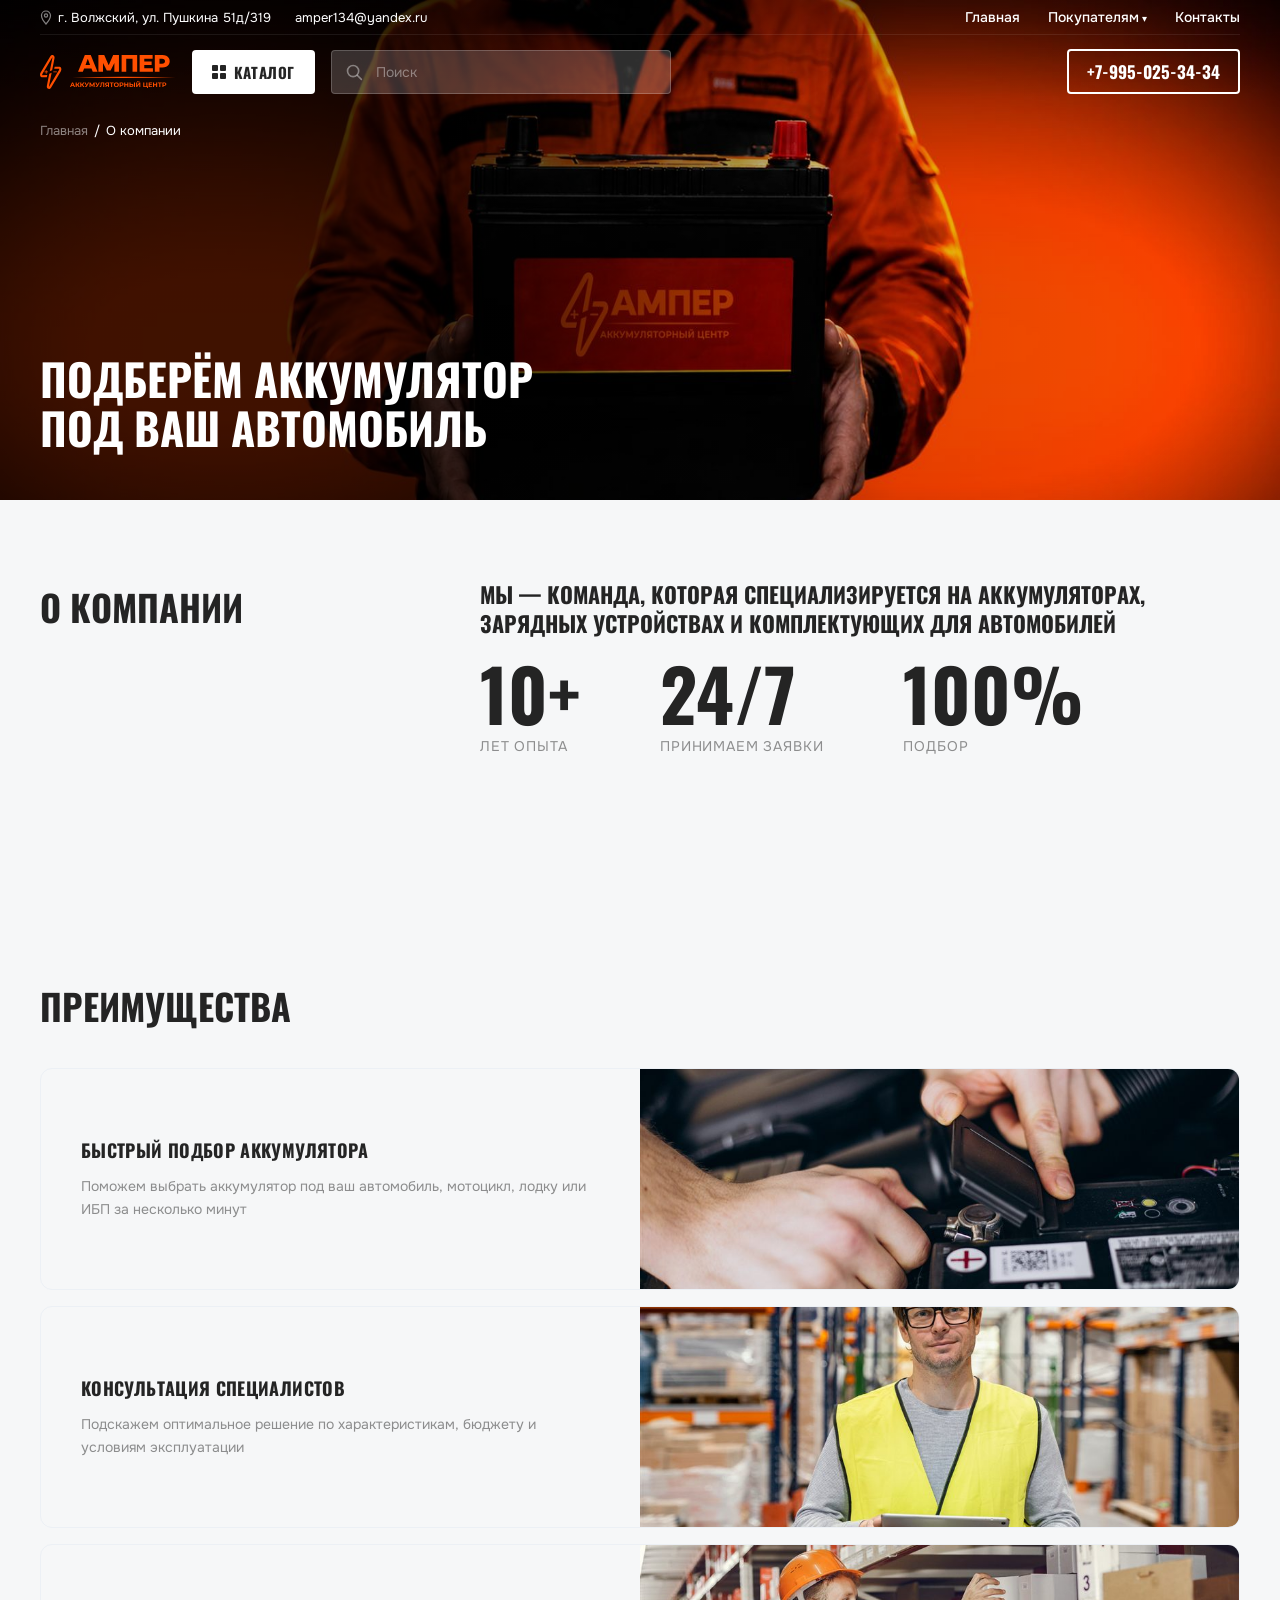
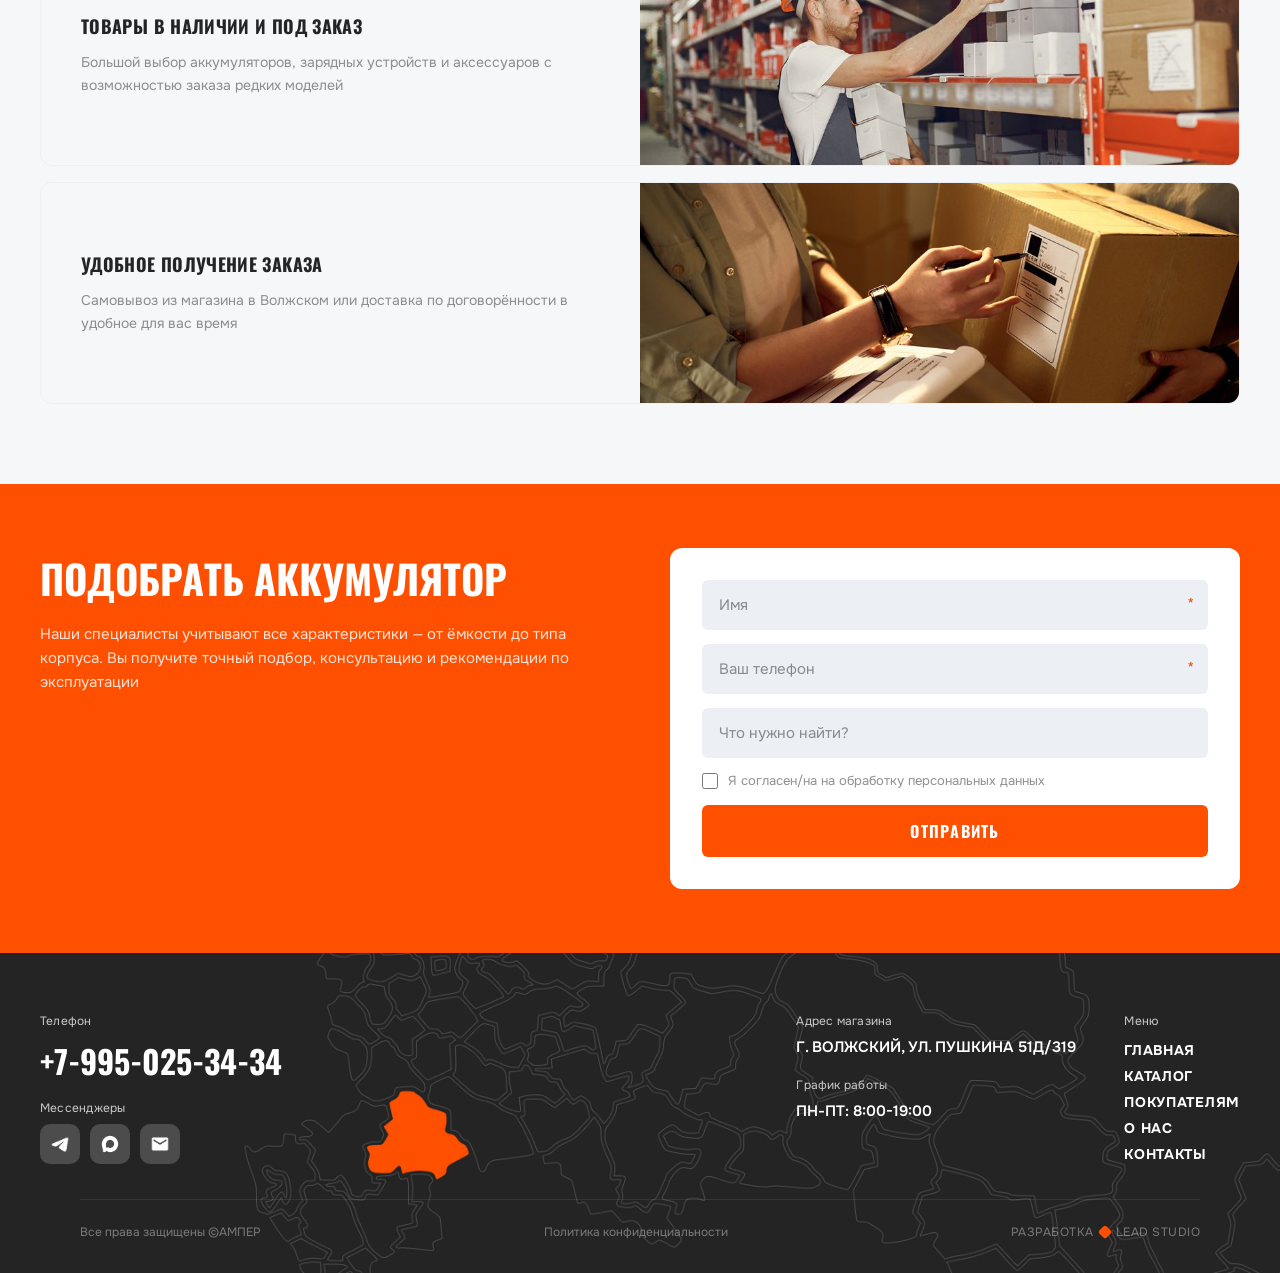
==== commit f9ff7d16: "Add files via upload" ====
--- a/about.html
+++ b/about.html
@@ -42,22 +42,22 @@
       <h2 class="section-title">О компании</h2>
       <div>
         <p style="font-family:'Oswald',sans-serif;font-weight:700;font-size:22px;text-transform:uppercase;line-height:1.3;margin-bottom:20px;">Мы — команда, которая специализируется на аккумуляторах, зарядных устройствах и комплектующих для автомобилей</p>
-      </div>
-    </div>
 
-    <!-- STATS -->
-    <div class="stats-row">
-      <div class="stat">
-        <div class="stat-num">10+</div>
-        <div class="stat-label">Лет опыта</div>
-      </div>
-      <div class="stat">
-        <div class="stat-num">24/7</div>
-        <div class="stat-label">Принимаем заявки</div>
-      </div>
-      <div class="stat">
-        <div class="stat-num">100%</div>
-        <div class="stat-label">Подбор</div>
+        <!-- STATS — в макете цифры в той же колонке, что и текст, не во всю ширину -->
+        <div class="stats-row">
+          <div class="stat">
+            <div class="stat-num">10+</div>
+            <div class="stat-label">Лет опыта</div>
+          </div>
+          <div class="stat">
+            <div class="stat-num">24/7</div>
+            <div class="stat-label">Принимаем заявки</div>
+          </div>
+          <div class="stat">
+            <div class="stat-num">100%</div>
+            <div class="stat-label">Подбор</div>
+          </div>
+        </div>
       </div>
     </div>
   </div>
--- a/css/style.css
+++ b/css/style.css
@@ -520,8 +520,9 @@
 .inner-hero-crumbs .breadcrumb span { color: var(--white); }
 
 /* ── STATS ROW ── */
-.stats-row { display: flex; justify-content: space-around; gap: 60px; padding: 48px 0; border-bottom: 1px solid var(--gray-400); }
-.stat { text-align: center; }
+/* по макету — в колонке текста, выровнены по левому краю, без разделителя снизу */
+.stats-row { display: flex; gap: 80px; margin-top: 12px; }
+.stat { text-align: left; }
 .stat-num { font-family: 'Oswald', sans-serif; font-weight: 700; font-size: 72px; color: var(--black); line-height: 1; }
 .stat-label { font-size: 14px; color: var(--black-50); text-transform: uppercase; letter-spacing: 0.06em; margin-top: 8px; }
 
@@ -564,7 +565,7 @@
 .contacts-hero { min-height: 480px; position: relative; overflow: hidden; display: flex; }
 .contacts-map { flex: 1; position: relative; }
 .contacts-map iframe { width: 100%; height: 100%; border: none; position: absolute; inset: 0; }
-.contacts-info { width: 380px; background: var(--white); padding: 60px 48px; display: flex; flex-direction: column; justify-content: center; gap: 6px; z-index: 1; }
+.contacts-info { width: 520px; background: var(--white); padding: 60px 40px; display: flex; flex-direction: column; justify-content: center; gap: 6px; z-index: 1; }
 .contacts-page-title { font-family: 'Oswald', sans-serif; font-weight: 700; font-size: 36px; text-transform: uppercase; margin-bottom: 32px; }
 .contact-label { font-size: 12px; color: var(--black-50); text-transform: uppercase; letter-spacing: 0.07em; margin-bottom: 4px; margin-top: 20px; }
 .contact-val { font-family: 'Oswald', sans-serif; font-weight: 700; font-size: 22px; text-transform: uppercase; }
@@ -1057,7 +1058,7 @@
   /* ABOUT PAGE — flex-wrap:wrap раньше ронял «24/7» и «100%» на свои строки,
      как только три числа переставали помещаться в ряд. nowrap + flex:1
      держит их в одну линию на любом мобильном экране. */
-  .stats-row { flex-wrap: nowrap; gap: 8px; padding: 32px 0; }
+  .stats-row { flex-wrap: nowrap; gap: 8px; margin-top: 20px; }
   .stat { flex: 1; min-width: 0; }
   .stat-num { font-size: 34px; }
   .stat-label { font-size: 11px; }
@@ -1068,13 +1069,18 @@
      колонку, друг под другом, а не в 2 узкие колонки рядом */
   .about-intro-row { grid-template-columns: 1fr; gap: 16px; margin-bottom: 32px; }
 
-  /* CONTACTS PAGE */
+  /* CONTACTS PAGE — по мобильному макету панель наплывает на карту сверху
+     (скруглённые верхние углы + тень), а не просто идёт отдельным блоком */
   .contacts-hero { flex-direction: column-reverse; min-height: auto; }
-  .contacts-info { width: 100%; padding: 28px 20px; }
+  .contacts-info {
+    width: 100%; padding: 28px 20px; margin-top: -24px;
+    border-radius: 20px 20px 0 0; box-shadow: 0 -8px 24px rgba(0,0,0,0.12);
+    position: relative; z-index: 2;
+  }
   .contacts-page-title { font-size: 28px; margin-bottom: 20px; }
   .contact-val { font-size: 18px; }
-  .contacts-map { min-height: 240px; position: relative; }
-  .contacts-map iframe { position: relative; height: 240px; }
+  .contacts-map { min-height: 340px; position: relative; }
+  .contacts-map iframe { position: relative; height: 340px; }
 
   /* ARTICLES PAGE */
   .articles-page-header { flex-wrap: wrap; padding: 24px 0 16px; gap: 10px; }
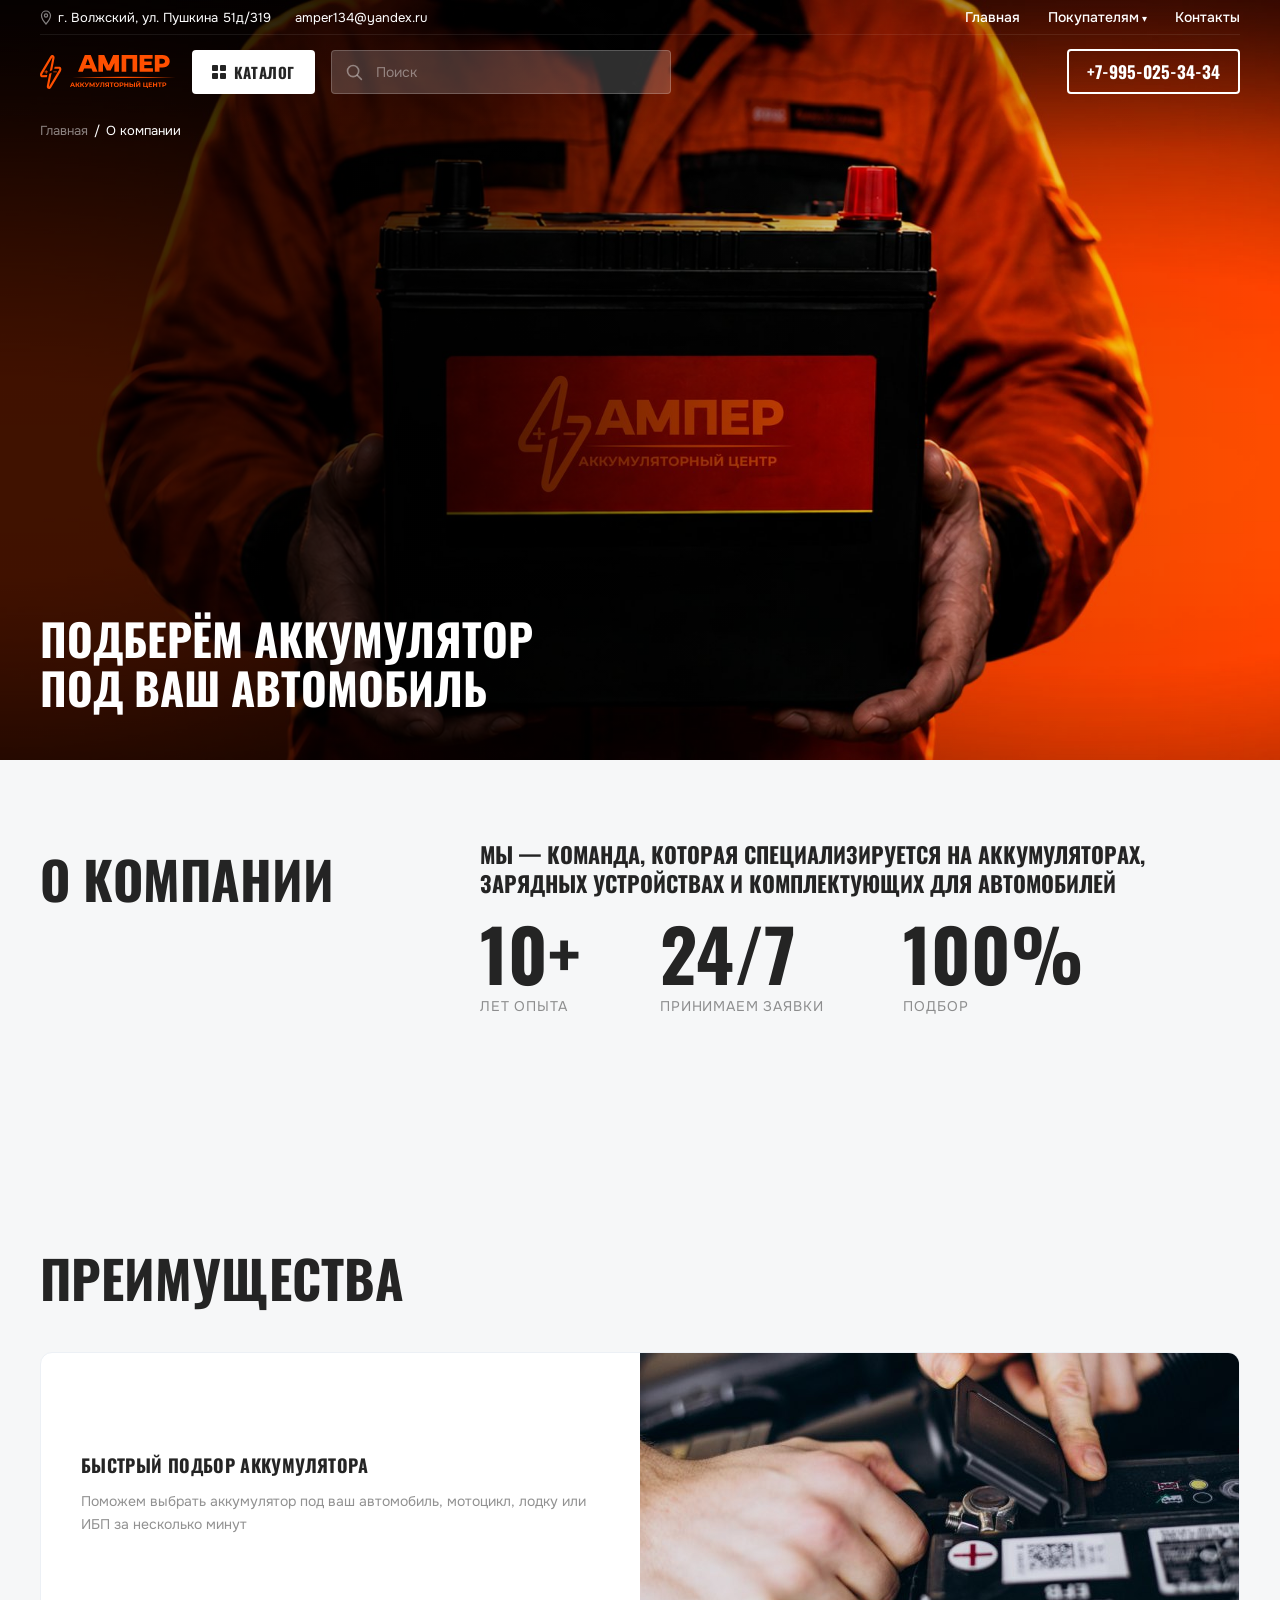
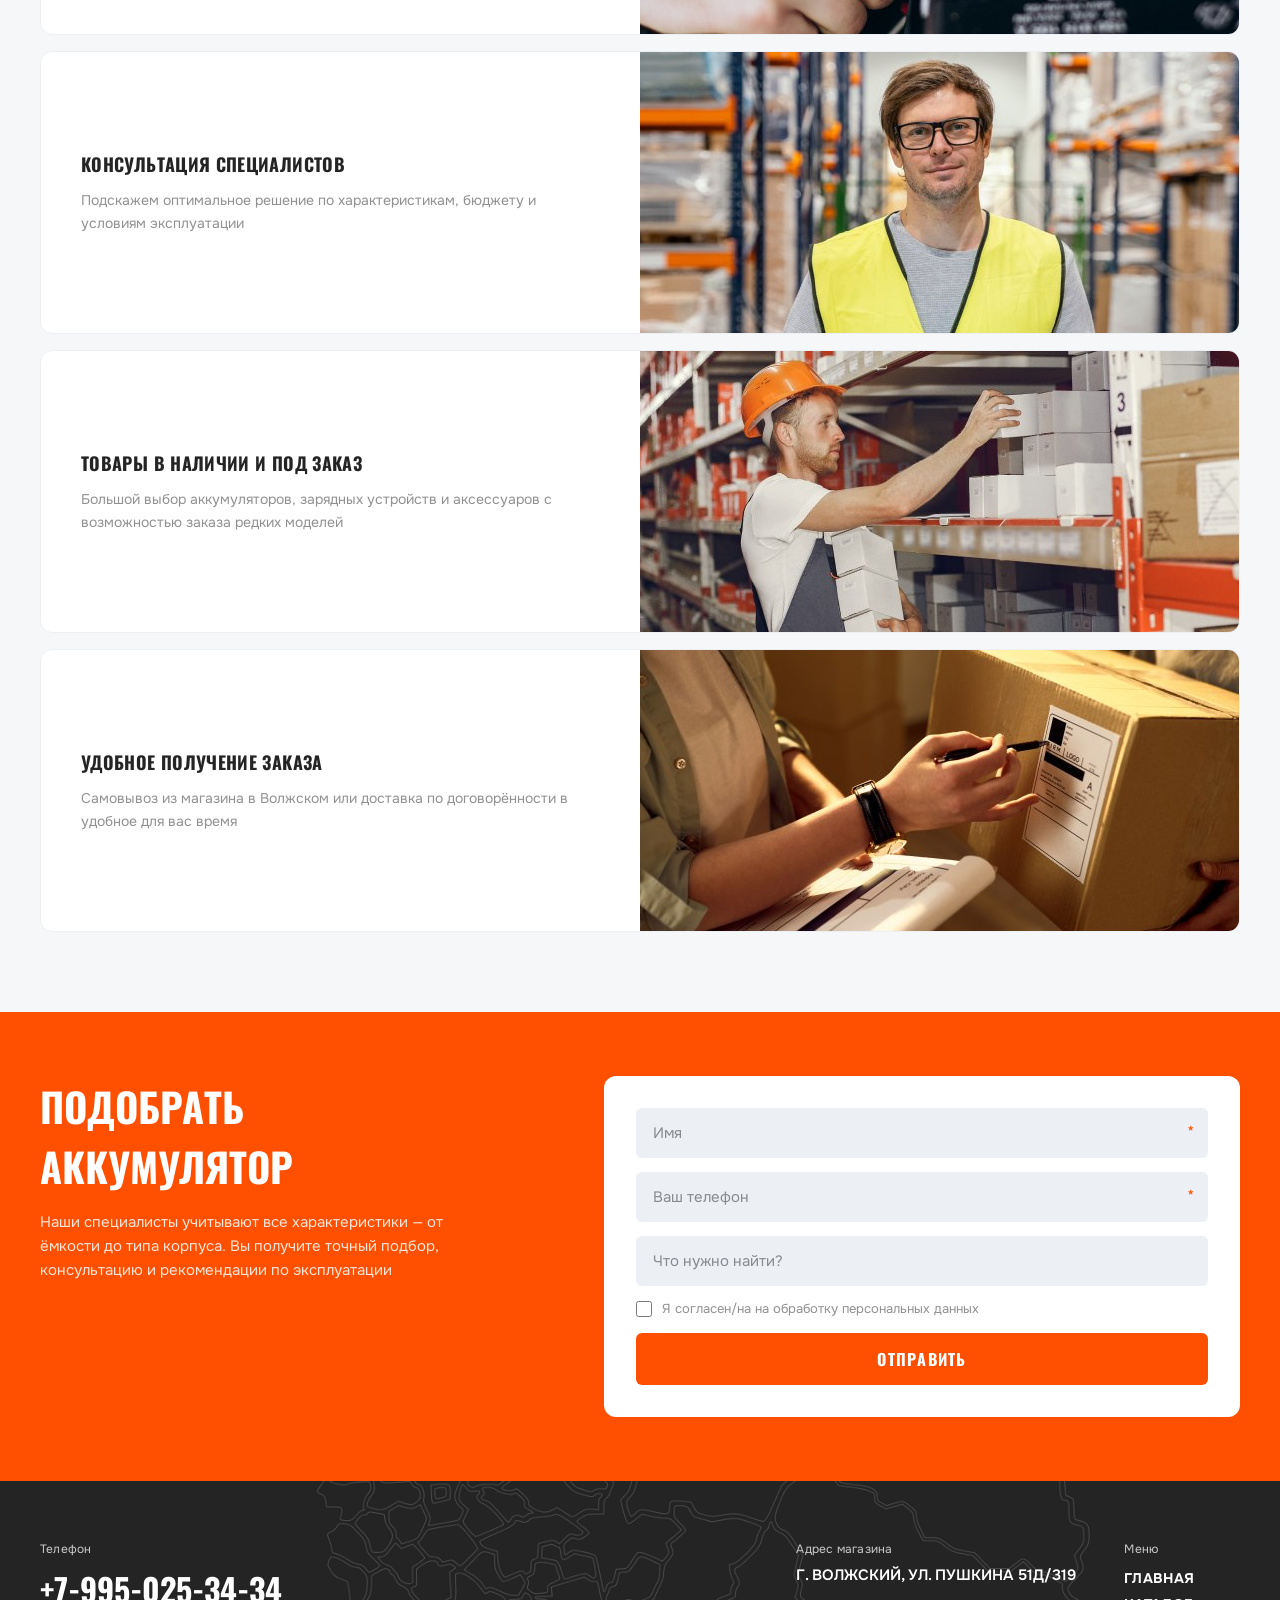
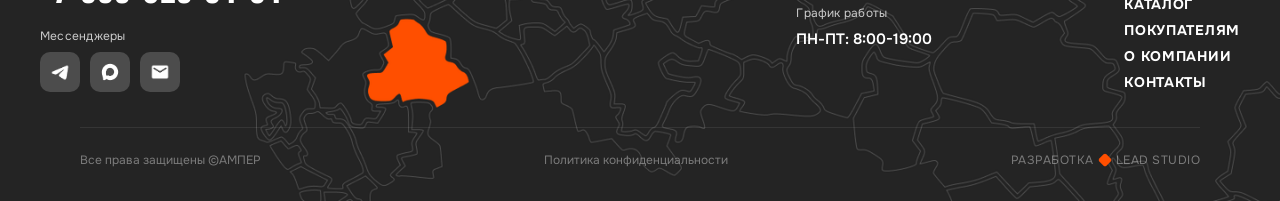
==== commit 324c26b6: "Add files via upload" ====
--- a/about.html
+++ b/about.html
@@ -39,7 +39,7 @@
 <section class="section" style="background:var(--gray-300);">
   <div class="container">
     <div class="about-intro-row">
-      <h2 class="section-title">О компании</h2>
+      <h2 class="section-title about-section-heading">О компании</h2>
       <div>
         <p style="font-family:'Oswald',sans-serif;font-weight:700;font-size:22px;text-transform:uppercase;line-height:1.3;margin-bottom:20px;">Мы — команда, которая специализируется на аккумуляторах, зарядных устройствах и комплектующих для автомобилей</p>
 
@@ -66,7 +66,7 @@
 <!-- ADVANTAGES -->
 <section class="section" style="background:var(--gray-300);">
   <div class="container">
-    <h2 class="section-title" style="margin-bottom:36px;">Преимущества</h2>
+    <h2 class="section-title about-section-heading" style="margin-bottom:36px;">Преимущества</h2>
     <div class="advantages-list">
       <div class="advantage-row">
         <div class="advantage-text">
--- a/css/style.css
+++ b/css/style.css
@@ -259,9 +259,11 @@
   background: var(--white);
   border-bottom: 1px solid var(--gray-400);
 }
-.no-hero-page .header-top { color: var(--black-50); border-bottom-color: var(--gray-400); }
+/* по макету адрес/почта в этом блоке — сплошным чёрным (#242424), не
+   полупрозрачным серым — иначе плохо видно на светлом фоне */
+.no-hero-page .header-top { color: var(--black); border-bottom-color: var(--gray-400); }
 .no-hero-page .header-addr::before {
-  background: url("data:image/svg+xml,%3Csvg xmlns='http://www.w3.org/2000/svg' width='12' height='15' viewBox='0 0 12 15' fill='none'%3E%3Cpath d='M6 1C3.5 1 1.5 3 1.5 5.5C1.5 9 6 14 6 14S10.5 9 10.5 5.5C10.5 3 8.5 1 6 1Z' stroke='%23242424' stroke-opacity='0.5' stroke-width='1.2'/%3E%3Ccircle cx='6' cy='5.5' r='1.6' stroke='%23242424' stroke-opacity='0.5' stroke-width='1.2'/%3E%3C/svg%3E") no-repeat center;
+  background: url("data:image/svg+xml,%3Csvg xmlns='http://www.w3.org/2000/svg' width='12' height='15' viewBox='0 0 12 15' fill='none'%3E%3Cpath d='M6 1C3.5 1 1.5 3 1.5 5.5C1.5 9 6 14 6 14S10.5 9 10.5 5.5C10.5 3 8.5 1 6 1Z' stroke='%23242424' stroke-width='1.2'/%3E%3Ccircle cx='6' cy='5.5' r='1.6' stroke='%23242424' stroke-width='1.2'/%3E%3C/svg%3E") no-repeat center;
 }
 .no-hero-page .logo-sub { color: var(--black-50); }
 .no-hero-page .nav a { color: var(--black); }
@@ -394,8 +396,10 @@
 /* ── CTA BANNER ── */
 .cta-banner { background: var(--orange); padding: 64px 0; }
 /* align-items:center раньше центрировал текст относительно формы —
-   форма выше текстового блока, и текст «плавал» ниже верхнего края */
-.cta-inner { display: grid; grid-template-columns: 1fr 1fr; gap: 60px; align-items: start; }
+   форма выше текстового блока, и текст «плавал» ниже верхнего края.
+   Колонки не 1:1 — по макету текст прижат к левому краю уже узкой
+   колонкой, форма заметно шире и прижата к правому краю. */
+.cta-inner { display: grid; grid-template-columns: 2fr 3fr; gap: 140px; align-items: start; }
 .cta-title { font-family: 'Oswald', sans-serif; font-weight: 700; font-size: 40px; text-transform: uppercase; color: var(--white); margin-bottom: 14px; }
 .cta-desc { font-size: 15px; color: rgba(255,255,255,0.85); line-height: 1.6; }
 .cta-form { background: var(--white); border-radius: 12px; padding: 32px; }
@@ -502,7 +506,7 @@
 /* ── INNER PAGE HERO ── */
 /* Крошки живут внутри героя (сверху, поверх фото), заголовок — снизу:
    flex-column с justify-content:space-between разводит их по краям. */
-.inner-hero { min-height: 500px; display: flex; flex-direction: column; justify-content: space-between; background: var(--black); position: relative; overflow: hidden; padding-top: 110px; }
+.inner-hero { min-height: 760px; display: flex; flex-direction: column; justify-content: space-between; background: var(--black); position: relative; overflow: hidden; padding-top: 110px; }
 .inner-hero-bg { position: absolute; inset: 0; }
 .inner-hero-bg-img { position: absolute; inset: 0; width: 100%; height: 100%; object-fit: cover; object-position: center top; opacity: 1; }
 .inner-hero-overlay {
@@ -512,7 +516,11 @@
     linear-gradient(to right, rgba(0,0,0,0.75) 35%, rgba(0,0,0,0.1) 70%, rgba(0,0,0,0) 100%);
 }
 .inner-hero-content { position: relative; z-index: 1; padding: 48px 0; color: var(--white); }
-.inner-hero-title { font-family: 'Oswald', sans-serif; font-weight: 700; font-size: 44px; text-transform: uppercase; max-width: 560px; line-height: 1.1; }
+/* clamp вместо фиксированного 44px — на «промежуточных» ширинах окна
+   (между мобильным брейкпоинтом 768px и «широким» десктопом) контейнеру
+   physически не хватает места под длинный заголовок услуг даже без
+   ограничения max-width, из-за чего первая строка сама рвалась на 2 */
+.inner-hero-title { font-family: 'Oswald', sans-serif; font-weight: 700; font-size: clamp(26px, 4vw, 44px); text-transform: uppercase; max-width: 800px; line-height: 1.1; }
 /* крошки поверх тёмного фото — светлый вариант вместо обычного тёмного текста */
 .inner-hero-crumbs { position: relative; z-index: 1; }
 .inner-hero-crumbs .breadcrumb, .inner-hero-crumbs .breadcrumb a { color: rgba(255,255,255,0.5); }
@@ -528,17 +536,20 @@
 
 .about-intro-row { display: grid; grid-template-columns: 1fr 2fr; gap: 60px; align-items: start; margin-bottom: 64px; }
 
+/* заголовки «О компании»/«Преимущества» — по макету крупнее общего .section-title */
+.about-section-heading { font-size: 52px; }
+
 /* ── ADVANTAGES ── */
 .advantages-list { display: flex; flex-direction: column; gap: 16px; }
 .advantage-row {
   display: grid; grid-template-columns: 1fr 1fr; gap: 0;
-  border: 1px solid var(--gray-400); border-radius: 12px; overflow: hidden; background: var(--gray-300);
-  min-height: 220px;
+  border: 1px solid var(--gray-400); border-radius: 12px; overflow: hidden; background: var(--white);
+  min-height: 281px;
 }
 .advantage-text { padding: 36px 40px; display: flex; flex-direction: column; justify-content: center; }
 .advantage-title { font-family: 'Oswald', sans-serif; font-weight: 700; font-size: 18px; text-transform: uppercase; margin-bottom: 12px; color: var(--black); letter-spacing: 0.02em; }
 .advantage-desc { font-size: 14px; color: var(--black-50); line-height: 1.65; }
-.advantage-img { position: relative; overflow: hidden; min-height: 220px; }
+.advantage-img { position: relative; overflow: hidden; min-height: 281px; }
 .advantage-img img { position: absolute; inset: 0; width: 100%; height: 100%; object-fit: cover; }
 
 /* ── DELIVERY PAGE ── */
@@ -561,13 +572,23 @@
 .service-page-icon-wrap { background: var(--gray-400); border-radius: 8px; display: flex; align-items: center; justify-content: center; height: 220px; font-size: 64px; padding: 10px; }
 .service-page-icon-wrap img { max-height: 100%; max-width: 100%; object-fit: contain; }
 
-/* ── CONTACTS PAGE ── */
-.contacts-hero { min-height: 480px; position: relative; overflow: hidden; display: flex; }
-.contacts-map { flex: 1; position: relative; }
-.contacts-map iframe { width: 100%; height: 100%; border: none; position: absolute; inset: 0; }
-.contacts-info { width: 520px; background: var(--white); padding: 60px 40px; display: flex; flex-direction: column; justify-content: center; gap: 6px; z-index: 1; }
+/* ── CONTACTS PAGE ──
+   Карта — на всю ширину блока (фон), панель «Контакты» плавает поверх неё
+   слева, не колонка рядом с картой. */
+.contacts-hero { min-height: 700px; position: relative; overflow: hidden; }
+.contacts-map { position: absolute; inset: 0; }
+.contacts-map iframe { width: 100%; height: 100%; border: none; }
+.contacts-hero-inner {
+  position: relative; height: 100%; max-width: 1600px; margin: 0 auto; padding: 0 40px;
+  display: flex; align-items: center; pointer-events: none;
+}
+.contacts-info {
+  width: 520px; background: var(--white); padding: 60px 40px; display: flex;
+  flex-direction: column; gap: 6px; box-shadow: 0 12px 40px rgba(0,0,0,0.18); pointer-events: auto;
+}
 .contacts-page-title { font-family: 'Oswald', sans-serif; font-weight: 700; font-size: 36px; text-transform: uppercase; margin-bottom: 32px; }
-.contact-label { font-size: 12px; color: var(--black-50); text-transform: uppercase; letter-spacing: 0.07em; margin-bottom: 4px; margin-top: 20px; }
+/* по макету подписи не капсом, с большой буквы — не «ТЕЛЕФОН», а «Телефон» */
+.contact-label { font-size: 12px; color: var(--black-50); letter-spacing: 0.02em; margin-bottom: 4px; margin-top: 20px; }
 .contact-val { font-family: 'Oswald', sans-serif; font-weight: 700; font-size: 22px; text-transform: uppercase; }
 .contact-val a:hover { color: var(--orange); }
 .contact-hours { font-size: 14px; color: var(--black-50); margin-top: 2px; }
@@ -611,7 +632,7 @@
 .catalog-empty-title { font-family: 'Oswald', sans-serif; font-weight: 700; font-size: 22px; text-transform: uppercase; margin-bottom: 8px; }
 .catalog-empty p { font-size: 14px; color: var(--black-50); margin-bottom: 20px; }
 .catalog-count { font-family: 'Oswald', sans-serif; font-weight: 700; font-size: 28px; text-transform: uppercase; margin-bottom: 32px; }
-.catalog-count span { font-size: 16px; font-weight: 400; font-family: 'Onest', sans-serif; color: var(--black-50); margin-left: 8px; }
+.catalog-count span { font-size: 16px; font-weight: 400; font-family: 'Onest', sans-serif; color: var(--black-50); margin-left: 8px; vertical-align: top; }
 /* ── СОРТИРОВКА (свой выпадающий список, как в макете) ── */
 .sort { position: relative; }
 .sort-label {
@@ -682,9 +703,7 @@
 .cat-tile-icon { height: 46px; width: auto; object-fit: contain; transition: transform 0.3s ease; }
 .cat-tile:hover { border-color: var(--orange); background: var(--white); box-shadow: 0 8px 28px rgba(255,79,0,0.1); }
 .cat-tile:hover .cat-tile-icon { transform: scale(1.12); }
-.cat-tile.active { background: #2196F3; color: var(--white); border: 2px solid var(--orange); }
-/* иллюстрация нарисована тёмным контуром — на активной синей плитке инвертируем */
-.cat-tile.active .cat-tile-icon { filter: invert(1); }
+.cat-tile.active { background: var(--gray-300); border: 2px solid var(--orange); }
 
 /* Шапка сайдбара фильтров */
 .filter-head { display: flex; align-items: center; justify-content: space-between; padding-bottom: 12px; }
@@ -752,13 +771,21 @@
 .slider-btn-next:hover { background: #e54500; }
 
 /* ── ARTICLE PAGE ── */
-.article-layout { display: grid; grid-template-columns: 1fr 320px; gap: 60px; padding: 48px 0 80px; }
-.article-content h1 { font-family: 'Oswald', sans-serif; font-weight: 700; font-size: 36px; text-transform: uppercase; margin-bottom: 8px; }
-.article-date { font-size: 13px; color: var(--black-50); margin-bottom: 28px; }
+/* row-gap:0 отдельно от column-gap — иначе построчный зазор грида складывался
+   бы с margin-bottom заголовка/даты, и реальный отступ оказывался больше
+   заданного (row-gap применяется и между строками h1/дата/картинка, не только
+   между колонкой текста и сайдбаром) */
+.article-layout { display: grid; grid-template-columns: 1fr 320px; row-gap: 0; column-gap: 14px; padding: 0 0 80px; }
+/* заголовок и дата — прямые дети грида (не вложены в .article-content),
+   растянуты на всю ширину строки (текст + сайдбар), а не только в колонку текста.
+   padding-top у .article-layout убран совсем — хлебные крошки (.breadcrumb)
+   и так дают 12px своего нижнего padding, вместе с ним и получается видимый зазор. */
+.article-layout > h1 { grid-column: 1 / -1; font-family: 'Oswald', sans-serif; font-weight: 700; font-size: 36px; text-transform: uppercase; margin-bottom: 4px; line-height: 1.15; }
+.article-layout > .article-date { grid-column: 1 / -1; font-size: 13px; color: var(--black-50); margin-bottom: 8px; }
 /* высота картинки — по соотношению сторон из макета (1140×578 на десктопе),
    а не жёсткий min-height: раньше без явной height div схлопывался до min-height */
 .article-hero-img { width: 100%; border-radius: 12px; margin-bottom: 28px; aspect-ratio: 1140 / 578; background: linear-gradient(135deg, #2a0f00, #1a1a1a); }
-.article-content p { font-size: 16px; line-height: 1.7; color: var(--black); margin-bottom: 18px; }
+.article-content p { font-size: 16px; line-height: 1.7; color: var(--black); margin-bottom: 12px; }
 .article-content h2 { font-size: 20px; font-weight: 700; margin: 32px 0 14px; }
 .article-content ul { margin: 10px 0 18px 20px; }
 .article-content ul li { font-size: 15px; line-height: 1.6; color: var(--black-50); margin-bottom: 6px; list-style: disc; }
@@ -777,6 +804,8 @@
    на всю ширину строки грида, под колонками текста и сайдбара, как в макете */
 .see-also { grid-column: 1 / -1; margin-top: 60px; }
 .see-also-title { font-family: 'Oswald', sans-serif; font-weight: 700; font-size: 24px; text-transform: uppercase; margin-bottom: 24px; }
+/* карточки «Смотрите также» — компактнее, чем стандартная сетка статей */
+.see-also .articles-grid { gap: 14px; }
 
 /* ── ARTICLES LIST PAGE ── */
 .articles-page-section { background: var(--gray-300); padding-bottom: 64px; }
@@ -855,7 +884,11 @@
   /* TYPOGRAPHY */
   .hero-title { font-size: 28px; line-height: 1.1; }
   .section-title { font-size: 24px; }
+  .about-section-heading { font-size: 30px; }
   .inner-hero-title { font-size: 26px; }
+  /* заголовок услуг длиннее остальных inner-hero — на узком экране
+     при 26px рвётся на 3 строки вместо 2, здесь чуть меньше */
+  .services-hero-title { font-size: 20px; }
   .cta-title { font-size: 26px; }
   .h1 { font-size: 28px; }
   .h2 { font-size: 22px; }
@@ -925,6 +958,15 @@
   .products-grid { grid-template-columns: repeat(2, 1fr); gap: 12px; }
   /* каталог на мобиле — 1 колонка, отдельно от общих 2 у остальных сеток */
   #cat-grid { grid-template-columns: 1fr; }
+  /* «Хиты продаж» на главной — на мобиле листаем свайпом в одну строку,
+     а не сеткой 2×2: в узкой карточке подпись «Ёмкость / Пуск.ток»
+     переносилась на 2 строки и «прыгала» по высоте между карточками */
+  .tab-panel .products-grid {
+    grid-template-columns: none; grid-auto-flow: column; grid-auto-columns: 74%;
+    gap: 12px; overflow-x: auto; padding-bottom: 4px; margin: 0 -16px; padding-left: 16px; padding-right: 16px;
+    scroll-snap-type: x proximity;
+  }
+  .tab-panel .products-grid .product-card { scroll-snap-align: start; }
   .product-card-img { height: 140px; padding: 12px; }
   .product-card-body { padding: 12px; }
   .product-card-name { font-size: 12px; margin-bottom: 8px; }
@@ -967,8 +1009,11 @@
   /* на мобиле всё в столбик: телефон сверху, затем адрес и меню в два столбца */
   .footer-grid { display: block; }
   .footer-col-left { padding-bottom: 16px; }
-  .footer-col-mid-right { display: flex; gap: 16px; padding-bottom: 0; }
-  .footer-col-mid, .footer-col-right { flex: 1; min-width: 0; }
+  /* «Меню» по макету прижато к правому краю экрана, а не растянуто
+     наравне с адресом — колонки по своей ширине, а не 50/50 */
+  .footer-col-mid-right { display: flex; justify-content: space-between; gap: 16px; padding-bottom: 0; }
+  .footer-col-mid { flex: 0 1 auto; min-width: 0; }
+  .footer-col-right { flex: 0 0 auto; }
   .footer-phone-big { font-size: 26px; margin-bottom: 10px; }
   /* на мобиле порядок строк другой: сначала политика, потом копирайт, потом «Разработка» */
   .footer-bottom { flex-direction: column; align-items: flex-start; gap: 4px; font-size: 11px; margin-top: 0; border-top: none; padding: 10px 0 16px; }
@@ -1071,16 +1116,19 @@
 
   /* CONTACTS PAGE — по мобильному макету панель наплывает на карту сверху
      (скруглённые верхние углы + тень), а не просто идёт отдельным блоком */
-  .contacts-hero { flex-direction: column-reverse; min-height: auto; }
+  .contacts-hero { min-height: auto; }
+  .contacts-map { position: relative; inset: auto; height: 340px; }
+  .contacts-map iframe { height: 340px; }
+  .contacts-hero-inner {
+    position: relative; height: auto; max-width: none; margin: -24px 0 0; padding: 0;
+    display: block; pointer-events: auto;
+  }
   .contacts-info {
-    width: 100%; padding: 28px 20px; margin-top: -24px;
+    width: 100%; padding: 28px 20px;
     border-radius: 20px 20px 0 0; box-shadow: 0 -8px 24px rgba(0,0,0,0.12);
-    position: relative; z-index: 2;
   }
   .contacts-page-title { font-size: 28px; margin-bottom: 20px; }
   .contact-val { font-size: 18px; }
-  .contacts-map { min-height: 340px; position: relative; }
-  .contacts-map iframe { position: relative; height: 340px; }
 
   /* ARTICLES PAGE */
   .articles-page-header { flex-wrap: wrap; padding: 24px 0 16px; gap: 10px; }
@@ -1092,7 +1140,7 @@
 
   /* ARTICLE PAGE */
   .article-layout { grid-template-columns: 1fr; padding: 24px 0 48px; gap: 32px; }
-  .article-content h1 { font-size: 22px; }
+  .article-layout > h1 { font-size: 22px; }
   .article-hero-img { min-height: 180px; }
   /* «Смотрите также» на мобиле — горизонтальная карусель со скроллом,
      как в макете (вторая карточка обрезана краем экрана), а не колонка */
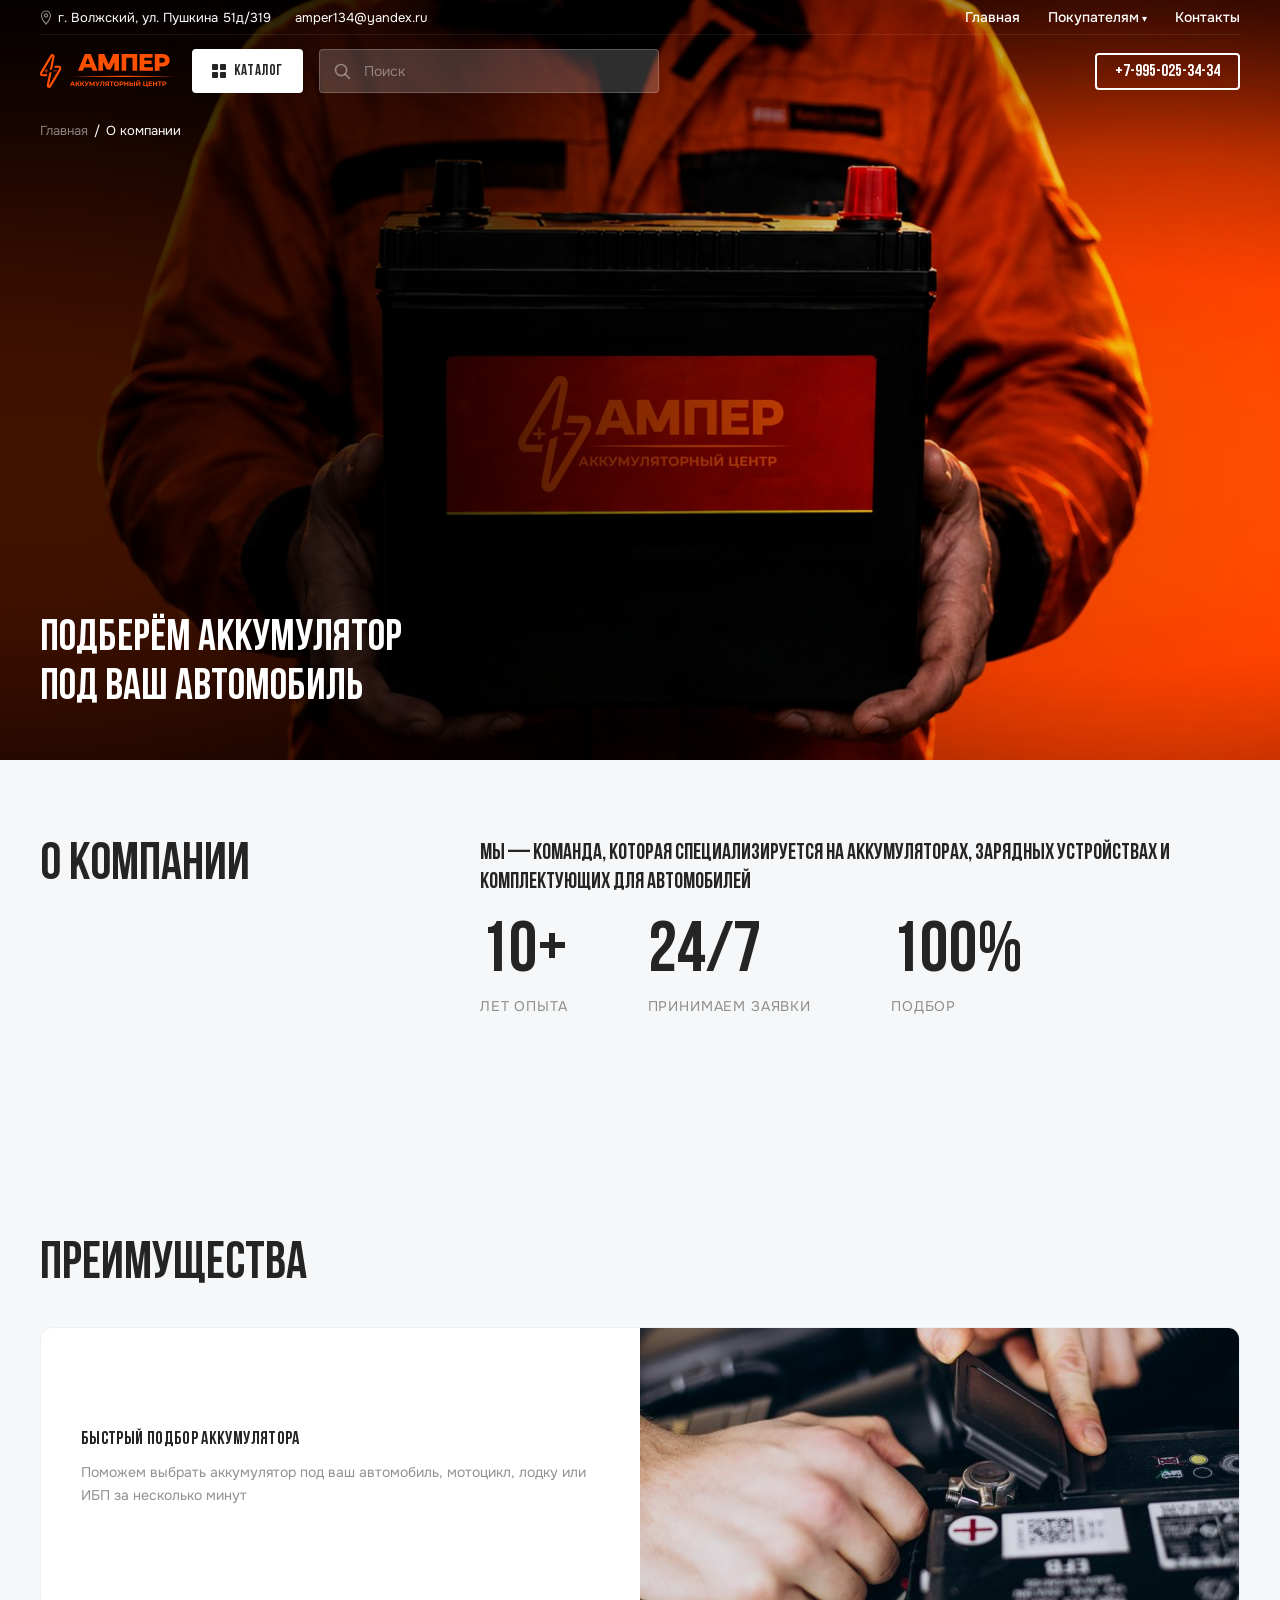
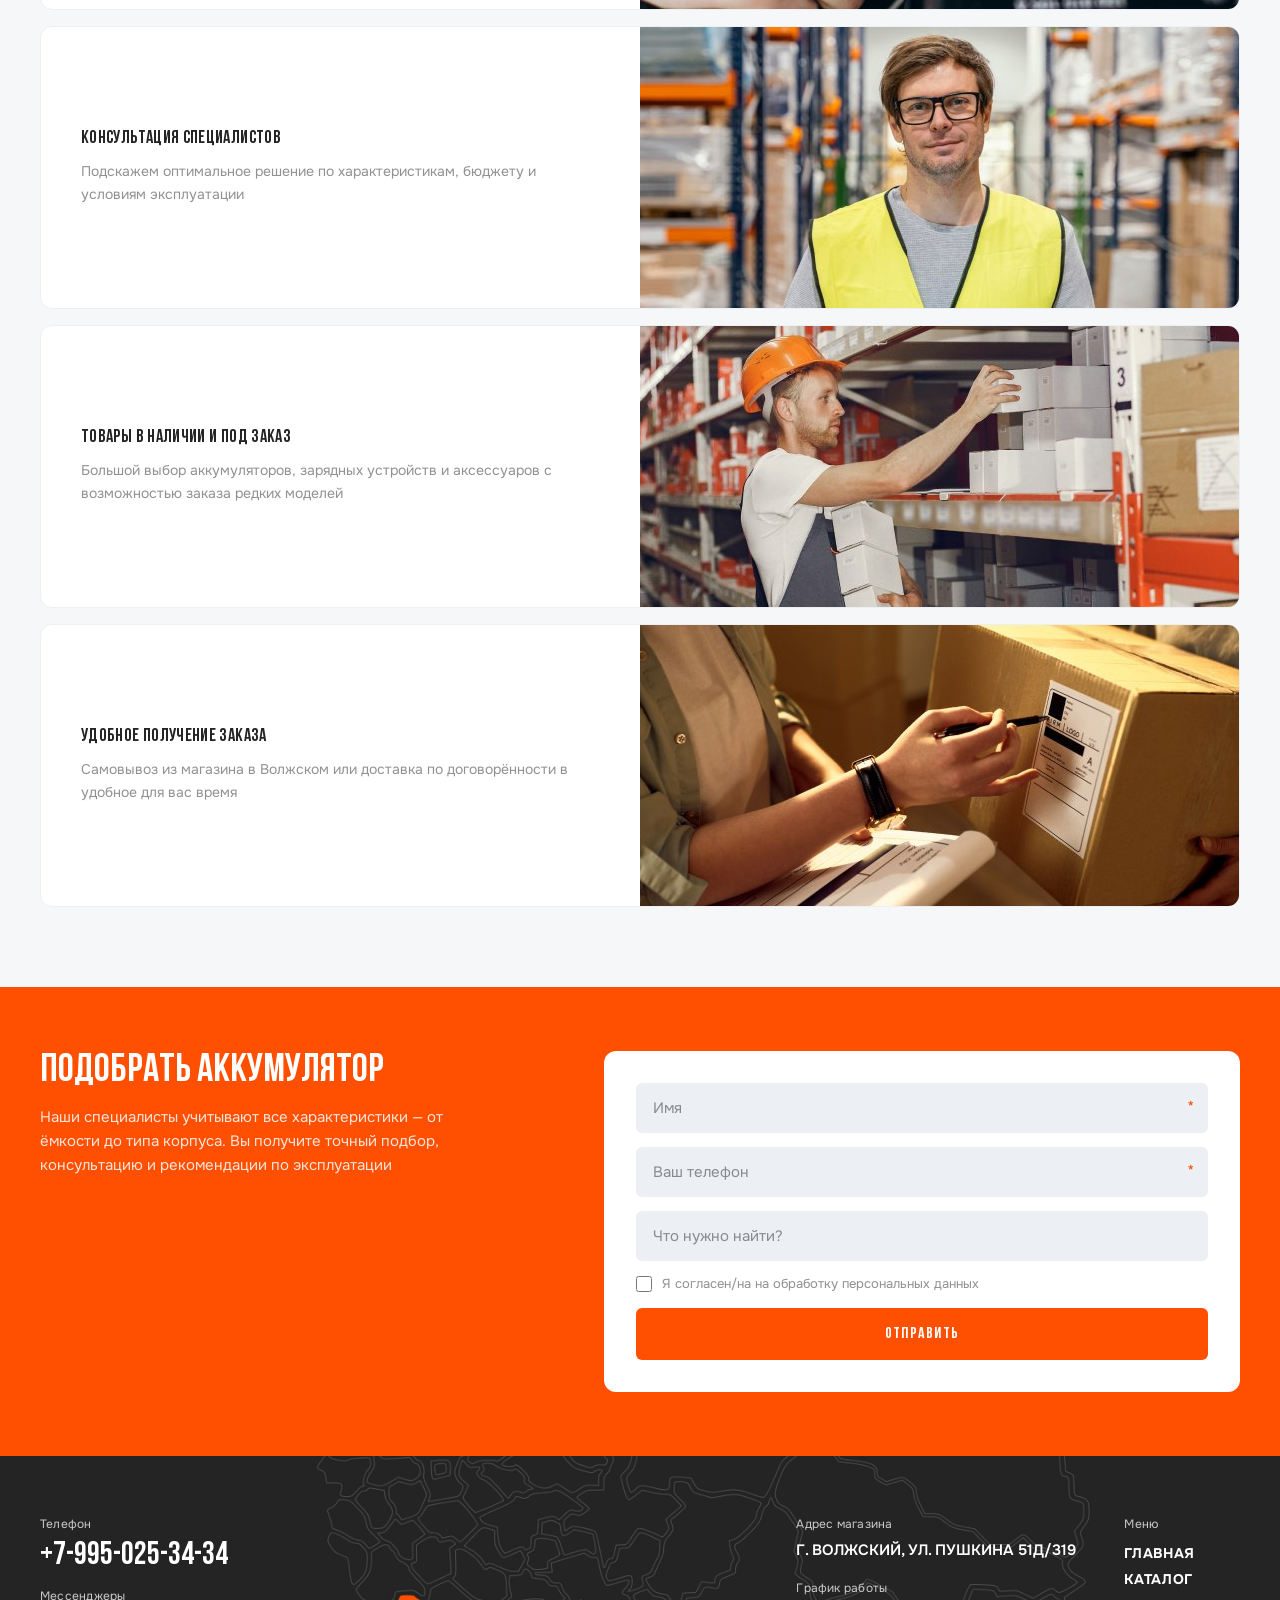
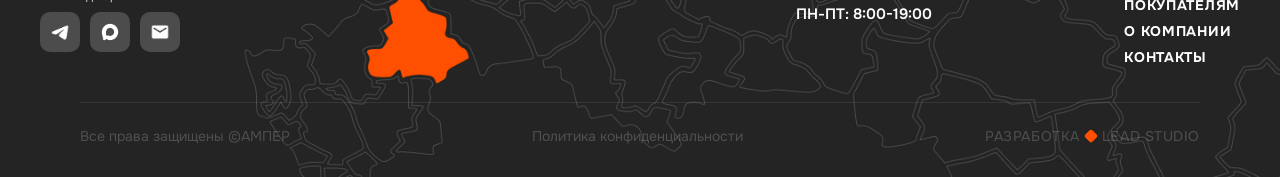
==== commit 6d3e86ca: "Add files via upload" ====
--- a/about.html
+++ b/about.html
@@ -41,7 +41,7 @@
     <div class="about-intro-row">
       <h2 class="section-title about-section-heading">О компании</h2>
       <div>
-        <p style="font-family:'Oswald',sans-serif;font-weight:700;font-size:22px;text-transform:uppercase;line-height:1.3;margin-bottom:20px;">Мы — команда, которая специализируется на аккумуляторах, зарядных устройствах и комплектующих для автомобилей</p>
+        <p style="font-family:'Adderley','Oswald',sans-serif;font-weight:700;font-size:22px;text-transform:uppercase;line-height:1.3;margin-bottom:20px;">Мы — команда, которая специализируется на аккумуляторах, зарядных устройствах и комплектующих для автомобилей</p>
 
         <!-- STATS — в макете цифры в той же колонке, что и текст, не во всю ширину -->
         <div class="stats-row">
--- a/css/fonts.css
+++ b/css/fonts.css
@@ -4,6 +4,22 @@
    менялась ширина текста, переносы строк, вид кнопок. Файл сгенерирован из
    пакетов @fontsource/oswald и @fontsource/onest (npm, зеркало Google Fonts). */
 
+/* Adderley Bold — по макету (Typography.png) это основной шрифт заголовков,
+   кнопок и тегов, Oswald был временной бесплатной заменой, пока не было
+   исходника. Файл — adderley_bold.otf от Dharma Type (dharmatype.com),
+   лицензия SIL Open Font License 1.1 (текст лицензии зашит в сам файл шрифта:
+   разрешено коммерческое использование и @font-face на вебе). Кириллица
+   проверена — есть все буквы А-Я/а-я, включая Ё/ё. Единственное начертание —
+   Bold, поэтому Oswald 700 оставлен запасным шрифтом в font-family на случай,
+   если файл почему-то не загрузится. */
+@font-face {
+  font-family: 'Adderley';
+  font-style: normal;
+  font-display: swap;
+  font-weight: 700;
+  src: url('fonts/adderley-bold.woff2') format('woff2');
+}
+
 @font-face {
   font-family: 'Oswald';
   font-style: normal;
--- a/css/style.css
+++ b/css/style.css
@@ -1,1173 +1,1212 @@
-/* Шрифты подключены прямо в <head> каждой страницы:
-   через @import браузер узнавал о них только после загрузки этого
-   файла, из-за чего текст успевал моргнуть системным шрифтом. */
-
-/* ── TOKENS ── */
-:root {
-  --orange: #FF4F00;
-  --black: #242424;
-  --white: #FFFFFF;
-  --gray-100: #CBCBCB;
-  --gray-200: rgba(218,218,218,0.5);
-  --gray-300: #F6F7F8;
-  --gray-400: #ECF0F5;
-  --red: #FF0000;
-  --black-50: rgba(36,36,36,0.5);
-  --white-20: rgba(255,255,255,0.2);
-}
-
-/* ── RESET ── */
-*, *::before, *::after { box-sizing: border-box; margin: 0; padding: 0; }
-html { scroll-behavior: smooth; }
-body { font-family: 'Onest', sans-serif; color: var(--black); background: var(--white); -webkit-font-smoothing: antialiased; }
-a { text-decoration: none; color: inherit; }
-ul { list-style: none; }
-img { max-width: 100%; display: block; }
-button { cursor: pointer; border: none; background: none; font-family: inherit; }
-input, textarea { font-family: inherit; }
-
-/* ── TYPOGRAPHY ── */
-/* Adderley Bold → Oswald Bold (similar condensed bold feel) */
-.h1 { font-family: 'Oswald', sans-serif; font-weight: 700; font-size: 64px; line-height: 1.05; text-transform: uppercase; }
-.h2 { font-family: 'Oswald', sans-serif; font-weight: 700; font-size: 56px; line-height: 1.05; text-transform: uppercase; }
-.h3 { font-family: 'Oswald', sans-serif; font-weight: 700; font-size: 40px; line-height: 1.1; text-transform: uppercase; }
-.h4 { font-family: 'Onest', sans-serif; font-weight: 600; font-size: 24px; line-height: 1.2; }
-.h5 { font-family: 'Oswald', sans-serif; font-weight: 700; font-size: 20px; text-transform: uppercase; }
-.btn-text { font-family: 'Oswald', sans-serif; font-weight: 700; font-size: 16px; letter-spacing: 0.05em; text-transform: uppercase; }
-.text-1 { font-size: 20px; font-weight: 500; }
-.text-2 { font-size: 16px; font-weight: 600; }
-.text-3 { font-size: 14px; font-weight: 400; line-height: 1.5; }
-.text-4 { font-size: 12px; font-weight: 500; }
-.tag { font-family: 'Oswald', sans-serif; font-weight: 700; font-size: 14px; text-transform: uppercase; letter-spacing: 0.03em; }
-
-/* ── LAYOUT ── */
-/* Раньше было 1280px — по замерам макета (отступ шапки, высота кнопки
-   телефона, ширина поля поиска — все совпадают 1:1 без масштабирования)
-   реальная ширина контента 1600px. Из-за узкого контейнера все карточки
-   и картинки на сайте были у́же и мельче, чем в макете. */
-.container { max-width: 1600px; margin: 0 auto; padding: 0 40px; }
-.section { padding: 80px 0; }
-.section-sm { padding: 48px 0; }
-
-/* ── BUTTONS ── */
-.btn {
-  display: inline-flex; align-items: center; justify-content: center;
-  height: 52px; padding: 0 32px;
-  font-family: 'Oswald', sans-serif; font-weight: 700; font-size: 16px;
-  letter-spacing: 0.05em; text-transform: uppercase;
-  transition: all 0.2s ease; border-radius: 4px;
-  white-space: nowrap;
-}
-.btn-primary { background: var(--orange); color: var(--white); }
-.btn-primary:hover { background: #e54500; }
-.btn-outline { background: transparent; color: var(--black); border: 2px solid var(--black); }
-.btn-outline:hover { background: var(--black); color: var(--white); }
-.btn-outline-white { background: transparent; color: var(--white); border: 2px solid var(--white); }
-.btn-outline-white:hover { background: var(--white); color: var(--black); }
-.btn-link {
-  display: inline-flex; align-items: center; gap: 6px;
-  font-family: 'Onest', sans-serif; font-weight: 500; font-size: 14px;
-  color: var(--black); padding: 0;
-}
-.btn-link::after { content: '▶'; font-size: 10px; }
-.btn-link:hover { color: var(--orange); }
-.btn-link-orange { color: var(--orange); }
-.btn-link-orange:hover { color: #e54500; }
-/* маленькие кнопки-ссылки («В каталог», «Читать все») со стрелкой —
-   раньше её не было, хотя в макете она есть у обеих */
-.btn-sm { height: 40px; padding: 0 20px; font-size: 14px; gap: 8px; }
-.btn-sm::after { content: '▶'; font-size: 9px; }
-
-/* ── HEADER ── */
-.header {
-  position: absolute; top: 0; left: 0; right: 0; z-index: 100;
-  background: transparent;
-  border-bottom: none;
-}
-/* Две строки, как в макете: сверху адрес/почта и навигация,
-   снизу логотип, каталог, поиск и телефон. */
-.header-top {
-  display: flex; align-items: center; justify-content: space-between;
-  padding: 8px 0; font-size: 13px; color: var(--white);
-  border-bottom: 1px solid rgba(255,255,255,0.08);
-}
-.header-top a:hover { color: var(--orange); }
-.header-top-left { display: flex; gap: 24px; align-items: center; }
-.header-addr { display: flex; align-items: center; gap: 6px; }
-.header-addr::before {
-  content: ''; width: 12px; height: 15px; flex-shrink: 0;
-  background: url("data:image/svg+xml,%3Csvg xmlns='http://www.w3.org/2000/svg' width='12' height='15' viewBox='0 0 12 15' fill='none'%3E%3Cpath d='M6 1C3.5 1 1.5 3 1.5 5.5C1.5 9 6 14 6 14S10.5 9 10.5 5.5C10.5 3 8.5 1 6 1Z' stroke='%23ffffff' stroke-opacity='0.5' stroke-width='1.2'/%3E%3Ccircle cx='6' cy='5.5' r='1.6' stroke='%23ffffff' stroke-opacity='0.5' stroke-width='1.2'/%3E%3C/svg%3E") no-repeat center;
-}
-.header-main {
-  display: flex; align-items: center; gap: 16px; padding: 14px 0;
-}
-.logo {
-  display: flex; align-items: center; gap: 10px;
-  color: var(--white); flex-shrink: 0; text-decoration: none;
-}
-.logo-bolt-svg { display: flex; align-items: center; gap: 8px; }
-.logo-sub { font-size: 9px; font-weight: 400; font-family: 'Onest', sans-serif; color: rgba(255,255,255,0.5); line-height: 1.2; text-transform: none; }
-/* Логотип в шапке — оранжевый (без фильтра) */
-.logo-text-img { filter: none; }
-
-/* По макету на тёмной шапке (главная, о компании, услуги) кнопка белая
-   с чёрным текстом — раньше была чёрная и на тёмном фоне сливалась.
-   На светлой шапке (каталог, товар, контакты и т.д.) — наоборот,
-   тёмная кнопка на светлом фоне, см. .no-hero-page .btn-catalog ниже. */
-.btn-catalog {
-  display: flex; align-items: center; gap: 8px;
-  height: 44px; padding: 0 20px;
-  background: var(--white); color: var(--black);
-  font-family: 'Oswald', sans-serif; font-weight: 700; font-size: 15px;
-  text-transform: uppercase; letter-spacing: 0.03em;
-  border-radius: 4px; flex-shrink: 0;
-  transition: background 0.2s, color 0.2s;
-}
-.btn-catalog:hover { background: var(--orange); color: var(--white); }
-.btn-catalog-icon { display: grid; grid-template-columns: 1fr 1fr; gap: 2px; width: 14px; flex-shrink: 0; }
-.btn-catalog-icon span { display: block; height: 6px; background: currentColor; border-radius: 1px; }
-
-/* квадратные кнопки-иконки: поиск в мобильной шапке и каталог в мобильном меню */
-.icon-btn {
-  display: inline-flex; align-items: center; justify-content: center;
-  width: 40px; height: 40px; border-radius: 6px; flex-shrink: 0;
-  transition: all 0.2s;
-}
-.icon-btn svg { width: 18px; height: 18px; }
-.icon-btn-search { display: none; border: 1px solid var(--gray-100); background: var(--white); color: var(--black); }
-.icon-btn-search:hover { border-color: var(--orange); color: var(--orange); }
-.icon-btn-light { background: rgba(255,255,255,0.12); color: var(--white); }
-.icon-btn-light:hover { background: rgba(255,255,255,0.22); }
-.icon-btn-white { background: var(--white); color: var(--black); }
-.icon-btn-white:hover { background: var(--orange); color: var(--white); }
-
-.search-wrap { flex: 1; max-width: 340px; position: relative; }
-.search-input {
-  width: 100%; height: 44px; padding: 0 16px 0 44px;
-  border: 1px solid rgba(255,255,255,0.2); border-radius: 4px;
-  font-size: 14px; background: rgba(255,255,255,0.18); outline: none;
-  color: var(--white);
-}
-.search-input::placeholder { color: rgba(255,255,255,0.4); }
-.search-input:focus { border-color: var(--orange); }
-.search-icon {
-  position: absolute; left: 14px; top: 50%; transform: translateY(-50%);
-  color: rgba(255,255,255,0.4); display: flex; pointer-events: none;
-}
-.search-icon svg { width: 18px; height: 18px; }
-
-.nav { display: flex; align-items: center; gap: 28px; margin-left: auto; }
-.nav a { font-size: 14px; font-weight: 500; color: var(--white); transition: color 0.2s; }
-.nav a:hover, .nav a.active { color: var(--orange); }
-.nav-dropdown { position: relative; }
-.nav-dropdown > a::after { content: ' ▾'; font-size: 10px; }
-.nav-dropdown-menu {
-  display: none; position: absolute; top: 100%; left: 0;
-  padding-top: 8px;
-  z-index: 200;
-}
-/* невидимый мост между ссылкой и меню — курсор не теряет hover */
-.nav-dropdown::after {
-  content: ''; position: absolute; top: 100%; left: 0;
-  width: 100%; height: 12px; background: transparent;
-}
-.nav-dropdown-menu-inner {
-  background: var(--white); box-shadow: 0 8px 32px rgba(0,0,0,0.15);
-  border-radius: 8px; min-width: 200px; padding: 8px 0;
-}
-.nav-dropdown:hover .nav-dropdown-menu { display: block; }
-.nav-dropdown-menu a { display: block; padding: 10px 20px; font-size: 14px; color: var(--black); }
-.nav-dropdown-menu a:hover { color: var(--orange); background: var(--gray-300); }
-
-.header-phone {
-  font-family: 'Oswald', sans-serif; font-weight: 700; font-size: 17px;
-  color: var(--white); border: 2px solid var(--white); border-radius: 4px;
-  padding: 8px 18px; white-space: nowrap; transition: all 0.2s; flex-shrink: 0;
-  margin-left: auto;
-}
-.header-phone:hover { background: var(--white); color: var(--black); }
-
-/* ── ПОИСК: результаты ── */
-/* Одна и та же разметка показывается в выпадашке под полем (десктоп)
-   и в полноэкранном оверлее (мобильный) — отличаются только фоном. */
-.search-drop {
-  position: absolute; top: calc(100% + 8px); left: 0; right: 0; z-index: 300;
-  background: var(--white); border-radius: 8px; padding: 12px;
-  box-shadow: 0 12px 40px rgba(0,0,0,0.16);
-  max-height: 60vh; overflow-y: auto;
-}
-.search-meta {
-  display: flex; align-items: center; justify-content: space-between;
-  font-size: 13px; color: var(--black-50); margin-bottom: 10px; gap: 12px;
-}
-.search-meta a { color: var(--black); text-decoration: underline; white-space: nowrap; }
-.search-meta a:hover { color: var(--orange); }
-.search-list { display: flex; flex-direction: column; gap: 10px; }
-.search-row {
-  display: flex; align-items: center; gap: 12px;
-  background: var(--white); border: 1px solid var(--gray-400);
-  border-radius: 8px; padding: 10px; transition: border-color 0.2s;
-}
-.search-row:hover { border-color: var(--orange); }
-.search-row-img { width: 76px; height: 56px; flex-shrink: 0; display: flex; align-items: center; justify-content: center; }
-.search-row-img img { max-width: 100%; max-height: 100%; object-fit: contain; }
-.search-row-body { display: flex; flex-direction: column; gap: 4px; min-width: 0; }
-.search-row-name {
-  font-family: 'Oswald', sans-serif; font-weight: 700; font-size: 13px;
-  text-transform: uppercase; color: var(--black);
-}
-.search-row-price {
-  font-family: 'Oswald', sans-serif; font-weight: 700; font-size: 13px;
-  text-transform: uppercase; color: var(--orange);
-}
-.search-empty { font-size: 14px; color: var(--black-50); padding: 8px 2px; }
-
-/* ── ПОИСК: полноэкранный оверлей (мобильный) ── */
-.search-overlay {
-  display: none; position: fixed; inset: 0; z-index: 600;
-  background: var(--black); overflow-y: auto;
-}
-.search-overlay.open { display: block; }
-.search-overlay-bar { display: flex; align-items: center; gap: 12px; padding: 14px 16px; }
-.search-overlay-field { position: relative; flex: 1; }
-.search-overlay-field input {
-  width: 100%; height: 40px; padding: 0 44px 0 14px;
-  background: rgba(255,255,255,0.12); border: none; border-radius: 6px;
-  color: var(--white); font-size: 14px; outline: none;
-}
-.search-overlay-field input::placeholder { color: rgba(255,255,255,0.45); }
-.search-overlay-icon {
-  position: absolute; right: 14px; top: 50%; transform: translateY(-50%);
-  color: var(--white); display: flex; pointer-events: none;
-}
-.search-overlay-icon svg { width: 18px; height: 18px; }
-.search-overlay-close { color: var(--white); font-size: 26px; line-height: 1; padding: 0 4px; }
-.search-overlay-body { padding: 6px 16px 32px; }
-.search-overlay .search-meta { color: rgba(255,255,255,0.5); }
-.search-overlay .search-meta a { color: var(--white); }
-.search-overlay .search-row { border-color: transparent; }
-.search-overlay .search-empty { color: rgba(255,255,255,0.5); }
-
-.breadcrumb { padding: 12px 0; font-size: 13px; color: var(--black-50); }
-/* На страницах без баннера (каталог, товар, статьи, контакты, доставка)
-   шапке не на что накладываться — тёмного фонового фото нет. Поэтому она
-   не прозрачная поверх картинки, а sticky и светлая, и все цвета внутри
-   неё (текст, иконки, поиск, кнопки) идут в тёмном варианте на светлом
-   фоне — обратный набор от шапки на hero-страницах. */
-.no-hero-page .header {
-  position: sticky;
-  background: var(--white);
-  border-bottom: 1px solid var(--gray-400);
-}
-/* по макету адрес/почта в этом блоке — сплошным чёрным (#242424), не
-   полупрозрачным серым — иначе плохо видно на светлом фоне */
-.no-hero-page .header-top { color: var(--black); border-bottom-color: var(--gray-400); }
-.no-hero-page .header-addr::before {
-  background: url("data:image/svg+xml,%3Csvg xmlns='http://www.w3.org/2000/svg' width='12' height='15' viewBox='0 0 12 15' fill='none'%3E%3Cpath d='M6 1C3.5 1 1.5 3 1.5 5.5C1.5 9 6 14 6 14S10.5 9 10.5 5.5C10.5 3 8.5 1 6 1Z' stroke='%23242424' stroke-width='1.2'/%3E%3Ccircle cx='6' cy='5.5' r='1.6' stroke='%23242424' stroke-width='1.2'/%3E%3C/svg%3E") no-repeat center;
-}
-.no-hero-page .logo-sub { color: var(--black-50); }
-.no-hero-page .nav a { color: var(--black); }
-/* на светлой шапке кнопка каталога тёмная — обратный вариант базовой
-   (белой) кнопки, которая рассчитана на тёмную шапку поверх фото */
-.no-hero-page .btn-catalog { background: var(--black); color: var(--white); }
-.no-hero-page .btn-catalog:hover { background: var(--orange); color: var(--white); }
-.no-hero-page .search-input { background: var(--gray-400); border-color: var(--gray-100); color: var(--black); }
-.no-hero-page .search-input::placeholder { color: var(--black-50); }
-.no-hero-page .search-icon { color: var(--black-50); }
-.no-hero-page .header-phone { color: var(--black); border-color: var(--black); }
-.no-hero-page .header-phone:hover { background: var(--black); color: var(--white); }
-.breadcrumb a { color: var(--black-50); }
-.breadcrumb a:hover { color: var(--orange); }
-.breadcrumb span { color: var(--black); }
-.breadcrumb-sep { margin: 0 6px; }
-
-/* ── HERO ── */
-.hero {
-  position: relative; overflow: hidden;
-  min-height: 700px; display: flex; align-items: flex-start;
-  background: var(--black);
-  padding-top: 110px; /* место под прозрачную шапку */
-}
-.hero-bg {
-  position: absolute; inset: 0;
-  background: linear-gradient(135deg, #1a0a00 0%, #3d1500 40%, #242424 100%);
-}
-.hero-bg::after {
-  content: ''; position: absolute; inset: 0;
-  background: linear-gradient(to bottom, rgba(0,0,0,0.5) 0%, rgba(0,0,0,0) 30%),
-              linear-gradient(to right, rgba(0,0,0,0.55) 40%, transparent 100%);
-}
-.hero-img {
-  /* Фото героя — full-bleed: тянется на всю ширину экрана даже за пределы
-     контейнера сайта (1600px), а не только внутри него. Текст и меню
-     остаются в рамках .container, а фон-фото уходит до самых краёв.
-     object-fit:cover без явного height иначе посчитал бы высоту картинки
-     по её собственным пропорциям, а не растянул между top и bottom. */
-  position: absolute; inset: 0; width: 100%; height: 100%;
-  object-fit: cover; opacity: 0.75;
-}
-/* max-width был 620px — заголовок в макете шире (замер ≈830px) и должен
-   переноситься в 2 строки, а не в 3 */
-.hero-content { position: relative; z-index: 1; padding: 60px 0; color: var(--white); max-width: 1000px; }
-.hero-title { font-family: 'Oswald', sans-serif; font-weight: 700; font-size: 52px; line-height: 1.05; text-transform: uppercase; margin-bottom: 16px; }
-.hero-subtitle { font-size: 16px; font-weight: 400; color: var(--white); margin-bottom: 32px; line-height: 1.55; max-width: 540px; }
-.hero-actions { display: flex; gap: 16px; flex-wrap: wrap; }
-
-/* ── SECTION HEADING ── */
-.section-head { display: flex; align-items: center; justify-content: space-between; margin-bottom: 40px; gap: 10px; }
-.section-title { font-family: 'Oswald', sans-serif; font-weight: 700; font-size: 36px; text-transform: uppercase; }
-
-/* ── CATEGORY CARDS ── */
-.categories-grid { display: grid; grid-template-columns: repeat(3, 1fr); gap: 10px; }
-.category-card {
-  border: 1px solid var(--gray-400); border-radius: 12px;
-  padding: 20px; transition: all 0.25s ease; cursor: pointer;
-  background: var(--white);
-}
-.category-card:hover { border-color: var(--orange); box-shadow: 0 8px 32px rgba(255,79,0,0.1); transform: translateY(-2px); }
-/* без overflow:hidden — раньше при наведении картинка увеличивалась (scale)
-   и обрезалась рамкой блока; высоту увеличили под реальный размер из макета */
-.category-card-img { height: 260px; display: flex; align-items: center; justify-content: center; margin-bottom: 20px; }
-.category-card-img img { max-height: 100%; max-width: 100%; object-fit: contain; }
-/* hover: картинка увеличивается, название становится оранжевым */
-.category-card-img img { transition: transform 0.3s ease; }
-.category-card:hover .category-card-img img { transform: scale(1.08); }
-.category-card-name { font-family: 'Onest', sans-serif; font-size: 20px; font-weight: 600; margin-bottom: 10px; color: var(--black); transition: color 0.25s ease; }
-.category-card:hover .category-card-name { color: var(--orange); }
-.category-card-desc { font-size: 14px; color: var(--black-50); line-height: 1.55; margin-bottom: 20px; }
-
-/* ── PRODUCT TABS ── */
-/* По макету — не подчёркивание активной вкладки, а сегменты через
-   вертикальные разделители, поровну по ширине; активная — чёрным жирным. */
-.tabs { display: flex; margin-bottom: 32px; }
-.tab-btn {
-  flex: 1; padding: 14px 8px; font-size: 15px; font-weight: 600;
-  color: var(--black-50); border: none; border-right: 1px solid var(--gray-400);
-  transition: color 0.2s; background: none;
-}
-.tab-btn:last-child { border-right: none; }
-.tab-btn.active { color: var(--black); font-weight: 700; }
-.tab-btn:hover { color: var(--black); }
-.tab-panel { display: none; }
-.tab-panel.active { display: block; }
-
-/* ── PRODUCT CARD ── */
-.products-grid { display: grid; grid-template-columns: repeat(4, 1fr); gap: 10px; }
-/* сетка каталога — 3 колонки по макету, а не 4 как на остальных страницах;
-   id весомее класса и специально переопределяет только #cat-grid */
-#cat-grid { grid-template-columns: repeat(3, 1fr); }
-.product-card {
-  display: block; color: inherit; text-decoration: none;
-  border: 1px solid var(--gray-400); border-radius: 10px;
-  overflow: hidden; transition: all 0.2s; background: var(--white);
-}
-.product-card:hover { box-shadow: 0 6px 24px rgba(0,0,0,0.1); transform: translateY(-2px); }
-.product-card:hover .btn-link { color: var(--orange); }
-.product-card-img { background: var(--white); padding: 20px; text-align: center; position: relative; height: 180px; display: flex; align-items: center; justify-content: center; }
-.product-card-img img { max-height: 130px; object-fit: contain; }
-/* по макету — контурный оранжевый бейдж, не заливка зелёным */
-.product-badge {
-  position: absolute; top: 10px; left: 10px;
-  background: transparent; color: var(--orange); font-size: 11px; font-weight: 700;
-  padding: 3px 10px; border: 1px solid var(--orange); border-radius: 20px; text-transform: uppercase; letter-spacing: 0.03em;
-}
-.product-card-body { padding: 16px; }
-.product-card-name { font-weight: 600; font-size: 14px; margin-bottom: 12px; line-height: 1.4; text-transform: uppercase; }
-.product-spec { display: flex; justify-content: space-between; font-size: 12px; color: var(--black-50); padding: 4px 0; border-bottom: 1px solid var(--gray-300); }
-.product-spec:last-of-type { border-bottom: none; }
-.product-spec-val { font-weight: 600; color: var(--black); }
-.product-price { color: var(--orange); font-weight: 700; font-size: 14px; margin: 12px 0 8px; text-transform: uppercase; letter-spacing: 0.03em; }
-
-/* ── SERVICES GRID ── */
-.services-grid { display: grid; grid-template-columns: repeat(3, 1fr); gap: 10px; }
-.service-card {
-  border: 1px solid var(--gray-100); border-radius: 10px;
-  padding: 32px 28px; background: var(--white);
-  transition: all 0.25s;
-}
-.service-card:hover { border-color: var(--orange); box-shadow: 0 8px 28px rgba(255,79,0,0.1); }
-/* иллюстрация из макета — карточка в Figma 500×588, иконка занимает
-   большую часть высоты (было 150px, из-за чего карточка выглядела
-   низкой и с непропорционально маленькой картинкой) */
-.service-ill { height: 320px; width: auto; object-fit: contain; margin-bottom: 20px; }
-.service-name { font-family: 'Onest', sans-serif; font-weight: 700; font-size: 18px; margin-bottom: 10px; }
-.service-desc { font-size: 14px; color: var(--black-50); line-height: 1.55; margin-bottom: 20px; }
-
-/* ── CTA BANNER ── */
-.cta-banner { background: var(--orange); padding: 64px 0; }
-/* align-items:center раньше центрировал текст относительно формы —
-   форма выше текстового блока, и текст «плавал» ниже верхнего края.
-   Колонки не 1:1 — по макету текст прижат к левому краю уже узкой
-   колонкой, форма заметно шире и прижата к правому краю. */
-.cta-inner { display: grid; grid-template-columns: 2fr 3fr; gap: 140px; align-items: start; }
-.cta-title { font-family: 'Oswald', sans-serif; font-weight: 700; font-size: 40px; text-transform: uppercase; color: var(--white); margin-bottom: 14px; }
-.cta-desc { font-size: 15px; color: rgba(255,255,255,0.85); line-height: 1.6; }
-.cta-form { background: var(--white); border-radius: 12px; padding: 32px; }
-.form-field { margin-bottom: 14px; position: relative; }
-.form-input {
-  width: 100%; height: 50px; background: var(--gray-400);
-  border: 1px solid transparent; border-radius: 6px;
-  padding: 0 36px 0 16px; font-size: 15px; outline: none;
-  transition: border-color 0.2s;
-}
-.form-input:focus { border-color: var(--orange); }
-.form-input::placeholder { color: var(--black-50); }
-.form-required { position: absolute; right: 14px; top: 50%; transform: translateY(-50%); color: var(--orange); font-size: 18px; }
-.form-check { display: flex; align-items: center; gap: 10px; font-size: 13px; color: var(--black-50); margin-bottom: 16px; cursor: pointer; }
-.form-check input[type=checkbox] { accent-color: var(--black); width: 16px; height: 16px; flex-shrink: 0; }
-.form-submit { width: 100%; height: 52px; background: var(--orange); color: var(--white); font-family: 'Oswald', sans-serif; font-weight: 700; font-size: 16px; letter-spacing: 0.08em; text-transform: uppercase; border-radius: 6px; border: none; cursor: pointer; transition: background 0.2s; }
-.form-submit:hover { background: #e54500; }
-
-/* ── ARTICLES ── */
-.articles-grid { display: grid; grid-template-columns: repeat(4, 1fr); gap: 24px; }
-/* карточка — flex-колонка, чтобы «Подробнее» у всех прижималось к низу
-   и ряд не выглядел рваным при разной длине заголовков */
-.article-card { border-radius: 10px; overflow: hidden; border: 1px solid var(--gray-400); background: var(--white); transition: all 0.2s; display: flex; flex-direction: column; }
-.article-card:hover { box-shadow: 0 6px 24px rgba(0,0,0,0.1); transform: translateY(-2px); }
-.article-card-img { width: 100%; height: 160px; object-fit: cover; background: var(--gray-300); flex-shrink: 0; }
-.article-card-img-placeholder { width: 100%; height: 160px; background: linear-gradient(135deg, #3d1500, #242424); flex-shrink: 0; }
-.article-card-body { padding: 18px 18px 20px; display: flex; flex-direction: column; flex: 1; }
-.article-card-title { font-weight: 700; font-size: 14px; line-height: 1.45; margin-bottom: 10px; text-transform: uppercase; }
-/* в блоке «Полезные статьи» на главной первая карточка выделена
-   оранжевым заголовком — только там, не в общем списке статей */
-#articles-mount .article-card:first-child .article-card-title { color: var(--orange); }
-.article-card-text { font-size: 13px; color: var(--black-50); line-height: 1.55; margin-bottom: 14px; flex: 1; }
-
-/* ── MAP BLOCK ── */
-.map-section { padding: 64px 0; background: var(--gray-300); }
-/* По макету карточка «Волжский» не отдельная колонка рядом с картой,
-   а плавает поверх неё в левом нижнем углу */
-.map-inner { position: relative; border-radius: 16px; overflow: hidden; box-shadow: 0 8px 40px rgba(0,0,0,0.12); min-height: 480px; }
-/* bottom:56px, не 24px — вплотную к низу карточка перекрывала собственную
-   ссылку Яндекс.Карт «Открыть в Яндекс картах» под виджетом */
-.map-info {
-  position: absolute; left: 24px; bottom: 56px; z-index: 1;
-  background: var(--white); border-radius: 12px; padding: 28px 32px;
-  display: flex; flex-direction: column; gap: 8px; width: 280px;
-  box-shadow: 0 8px 24px rgba(0,0,0,0.15);
-}
-.map-city { display: flex; align-items: center; gap: 6px; font-family: 'Oswald', sans-serif; font-weight: 700; font-size: 22px; text-transform: uppercase; margin-bottom: 4px; }
-.map-city-badge { flex-shrink: 0; }
-.map-rating { display: flex; align-items: center; gap: 8px; font-size: 14px; color: var(--black-50); margin-bottom: 20px; }
-.stars { color: #ffc107; font-size: 14px; }
-.map-frame { position: absolute; inset: 0; background: var(--gray-400); display: flex; align-items: center; justify-content: center; font-size: 14px; color: var(--black-50); overflow: hidden; }
-.map-frame iframe { width: 100%; height: 100%; border: none; position: absolute; inset: 0; }
-
-/* ── FOOTER ── */
-.footer { background: var(--black); color: var(--white); padding: 0; position: relative; overflow: hidden; min-height: 320px; }
-.footer-map-wrap { position: absolute; inset: 0; z-index: 0; }
-.footer-map-img { width: 100%; height: 100%; object-fit: cover; object-position: center; display: block; }
-.footer-content { position: relative; z-index: 1; padding-top: 60px; padding-bottom: 32px; }
-/* ── FOOTER GRID ── */
-/* Раньше это была сетка «300px + остальное», из-за чего адрес и график
-   растягивались на всю ширину колонки и начинались сразу после телефона.
-   По макету адрес и меню стоят компактным блоком у правого края — тут flex
-   с justify-content:space-between: телефон слева, остальное прижато вправо. */
-.footer-grid {
-  display: flex;
-  flex-wrap: wrap;
-  justify-content: space-between;
-  align-items: flex-start;
-  gap: 40px;
-  margin-bottom: 0;
-}
-/* footer-map-mobile скрыт на десктопе, показывается только на мобиле */
-.footer-map-mobile { display: none; }
-.footer-col-mid-right {
-  display: flex;
-  gap: 48px;
-}
-.footer-logo { font-family: 'Oswald', sans-serif; font-weight: 700; font-size: 24px; color: var(--white); text-transform: uppercase; margin-bottom: 16px; display: flex; align-items: center; gap: 8px; }
-.footer-logo .logo-bolt { color: var(--orange); }
-.footer-phone-big { font-family: 'Oswald', sans-serif; font-weight: 700; font-size: 32px; color: var(--white); margin-bottom: 16px; display: block; }
-.footer-phone-big:hover { color: var(--orange); }
-.footer-messengers { display: flex; gap: 10px; margin-bottom: 0; }
-/* в макете кнопки залиты серым, не обведены рамкой */
-.footer-messenger {
-  width: 40px; height: 40px; border-radius: 10px; border: none;
-  display: flex; align-items: center; justify-content: center;
-  transition: all 0.2s; color: var(--white); background: rgba(255,255,255,0.18);
-}
-.footer-messenger:hover { background: var(--orange); }
-/* картинки обрезаны по границе значка и не всегда квадратные —
-   contain не даёт им растянуться внутри квадратной кнопки */
-.footer-messenger img { width: 20px; height: 20px; object-fit: contain; }
-.footer-messenger svg { width: 18px; height: 18px; }
-.footer-label { font-size: 12px; color: var(--gray-100); letter-spacing: 0.02em; margin-bottom: 8px; }
-.footer-val { font-size: 15px; font-weight: 600; color: var(--white); margin-bottom: 20px; display: block; text-transform: uppercase; }
-.footer-nav a { display: block; font-size: 14px; font-weight: 700; text-transform: uppercase; letter-spacing: 0.05em; color: var(--white); padding: 4px 0; transition: color 0.2s; }
-.footer-nav a:hover { color: var(--orange); }
-.footer-bottom { padding-top: 24px; border-top: 1px solid rgba(255,255,255,0.08); display: flex; justify-content: space-between; align-items: center; font-size: 12px; color: rgba(255,255,255,0.4); flex-wrap: wrap; gap: 12px; margin-top: 32px; }
-.footer-bottom a { color: rgba(255,255,255,0.4); }
-.footer-bottom a:hover { color: var(--white); }
-.footer-credit { display: flex; align-items: center; gap: 6px; text-transform: uppercase; letter-spacing: 0.04em; }
-.footer-credit-icon { width: 10px; height: 10px; background: var(--orange); transform: rotate(45deg); border-radius: 2px; flex-shrink: 0; }
-
-/* ── INNER PAGE HERO ── */
-/* Крошки живут внутри героя (сверху, поверх фото), заголовок — снизу:
-   flex-column с justify-content:space-between разводит их по краям. */
-.inner-hero { min-height: 760px; display: flex; flex-direction: column; justify-content: space-between; background: var(--black); position: relative; overflow: hidden; padding-top: 110px; }
-.inner-hero-bg { position: absolute; inset: 0; }
-.inner-hero-bg-img { position: absolute; inset: 0; width: 100%; height: 100%; object-fit: cover; object-position: center top; opacity: 1; }
-.inner-hero-overlay {
-  position: absolute; inset: 0;
-  background:
-    linear-gradient(to bottom, rgba(0,0,0,0.3) 0%, rgba(0,0,0,0) 20%),
-    linear-gradient(to right, rgba(0,0,0,0.75) 35%, rgba(0,0,0,0.1) 70%, rgba(0,0,0,0) 100%);
-}
-.inner-hero-content { position: relative; z-index: 1; padding: 48px 0; color: var(--white); }
-/* clamp вместо фиксированного 44px — на «промежуточных» ширинах окна
-   (между мобильным брейкпоинтом 768px и «широким» десктопом) контейнеру
-   physически не хватает места под длинный заголовок услуг даже без
-   ограничения max-width, из-за чего первая строка сама рвалась на 2 */
-.inner-hero-title { font-family: 'Oswald', sans-serif; font-weight: 700; font-size: clamp(26px, 4vw, 44px); text-transform: uppercase; max-width: 800px; line-height: 1.1; }
-/* крошки поверх тёмного фото — светлый вариант вместо обычного тёмного текста */
-.inner-hero-crumbs { position: relative; z-index: 1; }
-.inner-hero-crumbs .breadcrumb, .inner-hero-crumbs .breadcrumb a { color: rgba(255,255,255,0.5); }
-.inner-hero-crumbs .breadcrumb a:hover { color: var(--orange); }
-.inner-hero-crumbs .breadcrumb span { color: var(--white); }
-
-/* ── STATS ROW ── */
-/* по макету — в колонке текста, выровнены по левому краю, без разделителя снизу */
-.stats-row { display: flex; gap: 80px; margin-top: 12px; }
-.stat { text-align: left; }
-.stat-num { font-family: 'Oswald', sans-serif; font-weight: 700; font-size: 72px; color: var(--black); line-height: 1; }
-.stat-label { font-size: 14px; color: var(--black-50); text-transform: uppercase; letter-spacing: 0.06em; margin-top: 8px; }
-
-.about-intro-row { display: grid; grid-template-columns: 1fr 2fr; gap: 60px; align-items: start; margin-bottom: 64px; }
-
-/* заголовки «О компании»/«Преимущества» — по макету крупнее общего .section-title */
-.about-section-heading { font-size: 52px; }
-
-/* ── ADVANTAGES ── */
-.advantages-list { display: flex; flex-direction: column; gap: 16px; }
-.advantage-row {
-  display: grid; grid-template-columns: 1fr 1fr; gap: 0;
-  border: 1px solid var(--gray-400); border-radius: 12px; overflow: hidden; background: var(--white);
-  min-height: 281px;
-}
-.advantage-text { padding: 36px 40px; display: flex; flex-direction: column; justify-content: center; }
-.advantage-title { font-family: 'Oswald', sans-serif; font-weight: 700; font-size: 18px; text-transform: uppercase; margin-bottom: 12px; color: var(--black); letter-spacing: 0.02em; }
-.advantage-desc { font-size: 14px; color: var(--black-50); line-height: 1.65; }
-.advantage-img { position: relative; overflow: hidden; min-height: 281px; }
-.advantage-img img { position: absolute; inset: 0; width: 100%; height: 100%; object-fit: cover; }
-
-/* ── DELIVERY PAGE ── */
-.delivery-section { padding: 80px 0; background: var(--gray-300); }
-.delivery-row { display: grid; grid-template-columns: 1fr 2fr; gap: 80px; padding: 64px 0; align-items: start; }
-.delivery-label { font-family: 'Oswald', sans-serif; font-weight: 700; font-size: 32px; text-transform: uppercase; color: var(--black); padding-top: 8px; }
-.delivery-content-title { font-family: 'Oswald', sans-serif; font-weight: 700; font-size: 22px; text-transform: uppercase; margin-bottom: 16px; }
-.delivery-content p { font-size: 15px; color: var(--black-50); line-height: 1.65; margin-bottom: 10px; }
-.delivery-list { list-style: none; margin: 12px 0; }
-.delivery-list li { font-size: 15px; color: var(--black-50); padding: 4px 0 4px 20px; position: relative; line-height: 1.6; }
-/* маркер-точка — только для маркированного списка (ul), у нумерованного (ol)
-   своя цифра, вторая точка перед ней в макете не нужна */
-ul.delivery-list li::before { content: '•'; position: absolute; left: 0; color: var(--black-50); }
-
-/* ── SERVICES PAGE ── */
-.services-page-grid { display: grid; grid-template-columns: 1fr 1fr; gap: 10px; }
-/* по замечаниям дизайнера: меньше отступы внутри карточки, картинка занимает
-   больше места (колонка шире, было 240px) */
-.service-page-card { border: 1px solid var(--gray-400); border-radius: 10px; padding: 18px; display: grid; grid-template-columns: 1fr 300px; gap: 16px; align-items: center; background: var(--white); }
-.service-page-icon-wrap { background: var(--gray-400); border-radius: 8px; display: flex; align-items: center; justify-content: center; height: 220px; font-size: 64px; padding: 10px; }
-.service-page-icon-wrap img { max-height: 100%; max-width: 100%; object-fit: contain; }
-
-/* ── CONTACTS PAGE ──
-   Карта — на всю ширину блока (фон), панель «Контакты» плавает поверх неё
-   слева, не колонка рядом с картой. */
-.contacts-hero { min-height: 700px; position: relative; overflow: hidden; }
-.contacts-map { position: absolute; inset: 0; }
-.contacts-map iframe { width: 100%; height: 100%; border: none; }
-.contacts-hero-inner {
-  position: relative; height: 100%; max-width: 1600px; margin: 0 auto; padding: 0 40px;
-  display: flex; align-items: center; pointer-events: none;
-}
-.contacts-info {
-  width: 520px; background: var(--white); padding: 60px 40px; display: flex;
-  flex-direction: column; gap: 6px; box-shadow: 0 12px 40px rgba(0,0,0,0.18); pointer-events: auto;
-}
-.contacts-page-title { font-family: 'Oswald', sans-serif; font-weight: 700; font-size: 36px; text-transform: uppercase; margin-bottom: 32px; }
-/* по макету подписи не капсом, с большой буквы — не «ТЕЛЕФОН», а «Телефон» */
-.contact-label { font-size: 12px; color: var(--black-50); letter-spacing: 0.02em; margin-bottom: 4px; margin-top: 20px; }
-.contact-val { font-family: 'Oswald', sans-serif; font-weight: 700; font-size: 22px; text-transform: uppercase; }
-.contact-val a:hover { color: var(--orange); }
-.contact-hours { font-size: 14px; color: var(--black-50); margin-top: 2px; }
-
-/* ── CATALOG PAGE ── */
-/* верхний padding раньше складывался с margin-bottom заголовка (.catalog-count)
-   и давал двойной отступ 72px вместо ~30px, как в макете — оставляем только нижний */
-.catalog-layout { display: grid; grid-template-columns: 260px 1fr; gap: 40px; padding: 0 0 48px; }
-.sidebar { background: var(--white); }
-.sidebar-section { border-bottom: 1px solid var(--gray-400); padding: 20px 0; }
-.sidebar-title { display: flex; justify-content: space-between; align-items: center; font-weight: 700; font-size: 15px; margin-bottom: 14px; cursor: pointer; }
-.sidebar-title::after { content: '▲'; font-size: 10px; color: var(--black-50); transition: transform 0.2s; }
-.sidebar-title.collapsed::after { transform: rotate(180deg); }
-.filter-check { display: flex; align-items: center; gap: 10px; font-size: 14px; padding: 4px 0; cursor: pointer; color: var(--black); }
-.filter-check input { accent-color: var(--orange); width: 15px; height: 15px; flex-shrink: 0; }
-/* счётчик найденного по этому варианту; варианты с нулём гасим, но не убираем —
-   иначе сайдбар прыгает при каждом клике */
-.filter-count { margin-left: auto; font-size: 12px; color: var(--black-50); }
-.filter-check.is-empty { opacity: 0.4; cursor: default; }
-/* ── ПОЛЗУНОК ЁМКОСТИ (и других «range»-фильтров) ──
-   Один бегунок «от» — как в макете, вместо пары полей. --fill выставляет
-   updateSliderFill() в JS при движении и при восстановлении из URL. */
-.filter-slider { padding: 6px 2px 0; }
-.filter-range-input {
-  -webkit-appearance: none; appearance: none;
-  width: 100%; height: 4px; border-radius: 2px; outline: none; cursor: pointer;
-  background: linear-gradient(to right,
-    var(--orange) 0%, var(--orange) var(--fill, 0%),
-    var(--gray-100) var(--fill, 0%), var(--gray-100) 100%);
-}
-.filter-range-input::-webkit-slider-thumb {
-  -webkit-appearance: none; width: 16px; height: 16px; border-radius: 50%;
-  background: var(--orange); border: none; cursor: pointer;
-}
-.filter-range-input::-moz-range-thumb { width: 16px; height: 16px; border-radius: 50%; background: var(--orange); border: none; cursor: pointer; }
-.filter-range-input::-moz-range-track { height: 4px; border-radius: 2px; background: var(--gray-100); }
-.filter-range-input::-moz-range-progress { height: 4px; border-radius: 2px; background: var(--orange); }
-.filter-range-labels { display: flex; justify-content: space-between; font-size: 13px; color: var(--black-50); margin-top: 10px; }
-/* пустой результат */
-.catalog-empty { text-align: center; padding: 64px 20px; border: 1px dashed var(--gray-100); border-radius: 12px; }
-.catalog-empty-title { font-family: 'Oswald', sans-serif; font-weight: 700; font-size: 22px; text-transform: uppercase; margin-bottom: 8px; }
-.catalog-empty p { font-size: 14px; color: var(--black-50); margin-bottom: 20px; }
-.catalog-count { font-family: 'Oswald', sans-serif; font-weight: 700; font-size: 28px; text-transform: uppercase; margin-bottom: 32px; }
-.catalog-count span { font-size: 16px; font-weight: 400; font-family: 'Onest', sans-serif; color: var(--black-50); margin-left: 8px; vertical-align: top; }
-/* ── СОРТИРОВКА (свой выпадающий список, как в макете) ── */
-.sort { position: relative; }
-.sort-label {
-  font-size: 11px; color: var(--black-50); line-height: 1.2;
-  margin-bottom: 3px; white-space: nowrap;
-}
-.sort-btn {
-  display: flex; align-items: center; gap: 8px;
-  font-family: 'Oswald', sans-serif; font-weight: 700; font-size: 15px;
-  text-transform: uppercase; letter-spacing: 0.02em;
-  color: var(--black); background: none; border: none; padding: 0;
-  white-space: nowrap; transition: color 0.2s;
-}
-.sort-btn::after { content: '▼'; font-size: 8px; line-height: 1; }
-.sort.open .sort-btn::after { content: '▲'; }
-.sort-btn:hover { color: var(--orange); }
-
-.sort-list {
-  display: none; position: absolute; top: 100%; left: 0; z-index: 60;
-  min-width: 100%; padding: 8px 0; margin-top: 6px;
-  background: var(--white); border-radius: 4px;
-  box-shadow: 0 8px 28px rgba(0,0,0,0.16);
-}
-.sort.open .sort-list { display: block; }
-.sort-list button {
-  display: block; width: 100%; text-align: left;
-  padding: 6px 16px; white-space: nowrap;
-  font-family: 'Oswald', sans-serif; font-weight: 700; font-size: 14px;
-  text-transform: uppercase; letter-spacing: 0.02em;
-  color: var(--black); background: none; border: none; transition: color 0.15s;
-}
-.sort-list button:hover { color: var(--orange); }
-/* выбранный вариант в списке не показываем — он уже стоит в заголовке */
-.sort-list button.is-current { display: none; }
-
-/* «по запросу «…» ✕» рядом с заголовком раздела — приходит из поиска в шапке */
-.catalog-query {
-  font-family: 'Onest', sans-serif; font-size: 14px; font-weight: 400;
-  color: var(--black-50); text-transform: none; white-space: nowrap;
-}
-.catalog-query:hover { color: var(--orange); }
-
-/* сортировка в сайдбаре каталога — та же .sort-логика, что и на странице
-   статей, но кнопкой во всю ширину с фоном, а не текстовой ссылкой */
-.filter-sheet-head { display: flex; align-items: center; gap: 12px; margin-bottom: 24px; }
-.filter-sheet-head .catalog-sort { flex: 1; min-width: 0; margin-bottom: 0; }
-.catalog-sort { margin-bottom: 24px; }
-.catalog-sort .sort-btn {
-  width: 100%; justify-content: space-between;
-  background: var(--gray-400); border-radius: 6px; padding: 14px 16px;
-}
-.catalog-sort .sort-btn::after { font-size: 10px; }
-.catalog-sort .sort-list { width: 100%; }
-/* на десктопе фильтр применяется сразу по клику, кнопка нужна только на мобиле */
-.filter-btn { display: none; width: 100%; height: 44px; background: var(--orange); color: var(--white); font-family: 'Oswald', sans-serif; font-weight: 700; font-size: 15px; text-transform: uppercase; letter-spacing: 0.04em; border-radius: 6px; border: none; cursor: pointer; margin-top: 20px; transition: background 0.2s; }
-.filter-btn:hover { background: #e54500; }
-/* Плитки разделов над сеткой товаров */
-.cat-tiles { display: grid; grid-template-columns: repeat(3, 1fr); gap: 16px; margin-bottom: 28px; }
-/* по макету иконка и подпись у левого края плитки, а не по центру */
-.cat-tile {
-  display: flex; flex-direction: column; align-items: flex-start; justify-content: center; gap: 8px;
-  padding: 20px 24px; min-height: 110px;
-  background: var(--gray-300); border: 1px solid transparent; border-radius: 10px;
-  font-family: 'Oswald', sans-serif; font-weight: 700; font-size: 14px;
-  text-transform: uppercase; letter-spacing: 0.04em; text-align: left;
-  transition: all 0.25s ease;
-}
-.cat-tile-icon { height: 46px; width: auto; object-fit: contain; transition: transform 0.3s ease; }
-.cat-tile:hover { border-color: var(--orange); background: var(--white); box-shadow: 0 8px 28px rgba(255,79,0,0.1); }
-.cat-tile:hover .cat-tile-icon { transform: scale(1.12); }
-.cat-tile.active { background: var(--gray-300); border: 2px solid var(--orange); }
-
-/* Шапка сайдбара фильтров */
-.filter-head { display: flex; align-items: center; justify-content: space-between; padding-bottom: 12px; }
-.filter-head-title { display: flex; align-items: center; gap: 8px; font-family: 'Oswald', sans-serif; font-weight: 700; font-size: 18px; text-transform: uppercase; }
-.filter-head-title svg { width: 18px; height: 18px; flex-shrink: 0; }
-/* крестик закрытия шторки — виден только на мобиле, см. .sidebar.open ниже */
-.filter-close { display: none; }
-.filter-reset { font-size: 13px; color: var(--black-50); background: none; border: none; cursor: pointer; transition: color 0.2s; text-decoration: underline; }
-.filter-reset:hover { color: var(--orange); }
-
-/* Витрина каталога (вход через кнопку «Каталог») */
-.catalog-showcase { padding: 48px 0 80px; }
-
-/* ── PAGINATION ── */
-.pagination { display: flex; gap: 8px; justify-content: center; margin-top: 40px; align-items: center; }
-.page-btn { width: 40px; height: 40px; display: flex; align-items: center; justify-content: center; border: 1px solid var(--gray-400); border-radius: 6px; font-size: 14px; cursor: pointer; transition: all 0.2s; background: var(--white); }
-.page-btn:hover, .page-btn.active { background: var(--orange); color: var(--white); border-color: var(--orange); }
-.page-btn.prev-next { width: auto; padding: 0 16px; font-weight: 600; }
-
-/* ── PRODUCT PAGE ── */
-.product-page { padding: 48px 0 80px; }
-/* Левая колонка скроллится, правая (блок покупки) — фиксированная */
-.product-layout { display: grid; grid-template-columns: 1fr 1fr; gap: 60px; align-items: start; }
-.product-col-main { display: flex; flex-direction: column; gap: 48px; min-width: 0; }
-.product-gallery { display: flex; gap: 10px; }
-.product-thumbnails { display: flex; flex-direction: column; gap: 10px; }
-.product-thumb { width: 64px; height: 64px; border: 2px solid var(--gray-400); border-radius: 8px; overflow: hidden; cursor: pointer; transition: border-color 0.2s; background: var(--gray-300); display: flex; align-items: center; justify-content: center; }
-.product-thumb.active { border-color: var(--orange); }
-.product-thumb img { width: 100%; height: 100%; object-fit: contain; padding: 4px; }
-.product-main-img { flex: 1; background: var(--gray-300); border-radius: 12px; display: flex; align-items: center; justify-content: center; padding: 32px; min-height: 340px; position: relative; }
-.product-main-img img { max-height: 280px; object-fit: contain; }
-.product-info { display: flex; flex-direction: column; gap: 20px; position: sticky; top: 120px; align-self: start; }
-.product-page-title { font-family: 'Oswald', sans-serif; font-weight: 700; font-size: 28px; text-transform: uppercase; line-height: 1.2; }
-.product-page-desc { font-size: 14px; color: var(--black-50); line-height: 1.65; }
-.product-page-price { color: var(--orange); font-family: 'Oswald', sans-serif; font-weight: 700; font-size: 18px; text-transform: uppercase; letter-spacing: 0.05em; }
-.product-delivery-row { display: flex; gap: 12px; }
-/* вся плитка кликабельна */
-.product-delivery-item {
-  flex: 1; display: flex; flex-direction: column; align-items: flex-start; gap: 8px;
-  font-size: 12px; color: var(--black-50); text-align: left;
-  padding: 14px 10px; border: 1px solid var(--gray-400); border-radius: 8px;
-  transition: all 0.2s ease; cursor: pointer;
-}
-.product-delivery-item:hover { border-color: var(--orange); color: var(--black); box-shadow: 0 6px 20px rgba(255,79,0,0.1); }
-.product-delivery-title { font-family: 'Oswald', sans-serif; font-weight: 700; font-size: 13px; text-transform: uppercase; color: var(--black); }
-.product-delivery-item .btn-link { font-size: 12px; color: var(--orange); }
-.product-delivery-icon {
-  display: flex; align-items: center; justify-content: center;
-  width: 36px; height: 36px; border-radius: 8px; background: var(--gray-300); color: var(--black);
-}
-.product-delivery-icon svg { width: 20px; height: 20px; }
-.product-phone-btn { width: 52px; padding: 0; display: flex; align-items: center; justify-content: center; flex-shrink: 0; }
-.product-phone-btn svg { width: 20px; height: 20px; }
-.specs-table { width: 100%; border-collapse: collapse; }
-.specs-table tr { border-bottom: 1px solid var(--gray-300); }
-.specs-table td { padding: 12px 0; font-size: 14px; }
-.specs-table td:first-child { color: var(--black-50); width: 45%; }
-.specs-table td:last-child { font-weight: 600; text-align: right; }
-.similar-title { font-family: 'Oswald', sans-serif; font-weight: 700; font-size: 28px; text-transform: uppercase; margin: 64px 0 32px; display: flex; justify-content: space-between; align-items: center; }
-.slider-nav { display: flex; gap: 10px; }
-.slider-btn { width: 40px; height: 40px; border: none; border-radius: 6px; display: flex; align-items: center; justify-content: center; cursor: pointer; transition: all 0.2s; }
-.slider-btn-prev { background: var(--gray-400); color: var(--gray-100); }
-.slider-btn-prev:disabled { cursor: default; }
-.slider-btn-next { background: var(--orange); color: var(--white); }
-.slider-btn-next:hover { background: #e54500; }
-
-/* ── ARTICLE PAGE ── */
-/* row-gap:0 отдельно от column-gap — иначе построчный зазор грида складывался
-   бы с margin-bottom заголовка/даты, и реальный отступ оказывался больше
-   заданного (row-gap применяется и между строками h1/дата/картинка, не только
-   между колонкой текста и сайдбаром) */
-.article-layout { display: grid; grid-template-columns: 1fr 320px; row-gap: 0; column-gap: 14px; padding: 0 0 80px; }
-/* заголовок и дата — прямые дети грида (не вложены в .article-content),
-   растянуты на всю ширину строки (текст + сайдбар), а не только в колонку текста.
-   padding-top у .article-layout убран совсем — хлебные крошки (.breadcrumb)
-   и так дают 12px своего нижнего padding, вместе с ним и получается видимый зазор. */
-.article-layout > h1 { grid-column: 1 / -1; font-family: 'Oswald', sans-serif; font-weight: 700; font-size: 36px; text-transform: uppercase; margin-bottom: 4px; line-height: 1.15; }
-.article-layout > .article-date { grid-column: 1 / -1; font-size: 13px; color: var(--black-50); margin-bottom: 8px; }
-/* высота картинки — по соотношению сторон из макета (1140×578 на десктопе),
-   а не жёсткий min-height: раньше без явной height div схлопывался до min-height */
-.article-hero-img { width: 100%; border-radius: 12px; margin-bottom: 28px; aspect-ratio: 1140 / 578; background: linear-gradient(135deg, #2a0f00, #1a1a1a); }
-.article-content p { font-size: 16px; line-height: 1.7; color: var(--black); margin-bottom: 12px; }
-.article-content h2 { font-size: 20px; font-weight: 700; margin: 32px 0 14px; }
-.article-content ul { margin: 10px 0 18px 20px; }
-.article-content ul li { font-size: 15px; line-height: 1.6; color: var(--black-50); margin-bottom: 6px; list-style: disc; }
-.article-sidebar-widget { background: var(--orange); border-radius: 12px; padding: 28px; color: var(--white); position: sticky; top: 100px; }
-.widget-title { font-family: 'Oswald', sans-serif; font-weight: 700; font-size: 22px; text-transform: uppercase; margin-bottom: 12px; }
-.widget-desc { font-size: 13px; line-height: 1.55; opacity: 0.9; margin-bottom: 20px; }
-.widget-btn {
-  display: flex; align-items: center; justify-content: center;
-  height: 52px; background: var(--white); color: var(--orange);
-  font-family: 'Oswald', sans-serif; font-weight: 700; font-size: 16px;
-  letter-spacing: 0.05em; text-transform: uppercase; border-radius: 4px;
-  transition: all 0.2s;
-}
-.widget-btn:hover { background: var(--black); color: var(--white); }
-/* теперь прямой элемент .article-layout (не вложен в article) — растягиваем
-   на всю ширину строки грида, под колонками текста и сайдбара, как в макете */
-.see-also { grid-column: 1 / -1; margin-top: 60px; }
-.see-also-title { font-family: 'Oswald', sans-serif; font-weight: 700; font-size: 24px; text-transform: uppercase; margin-bottom: 24px; }
-/* карточки «Смотрите также» — компактнее, чем стандартная сетка статей */
-.see-also .articles-grid { gap: 14px; }
-
-/* ── ARTICLES LIST PAGE ── */
-.articles-page-section { background: var(--gray-300); padding-bottom: 64px; }
-.articles-page-grid { display: grid; grid-template-columns: repeat(4, 1fr); gap: 24px; }
-.articles-page-header { display: flex; align-items: flex-end; gap: 20px; padding: 48px 0 32px; }
-.articles-page-title { font-family: 'Oswald', sans-serif; font-weight: 700; font-size: 40px; text-transform: uppercase; }
-.articles-count { font-size: 18px; color: var(--black-50); align-self: flex-start; }
-.load-more { display: flex; justify-content: center; margin-top: 40px; }
-/* display у элемента перебивает атрибут hidden, поэтому прячем явно —
-   иначе кнопка «Показать ещё» остаётся видна, когда показывать уже нечего */
-.load-more[hidden] { display: none; }
-
-/* ── MOBILE MENU ── */
-.burger { display: none; flex-direction: column; gap: 5px; cursor: pointer; padding: 8px; background: none; border: none; }
-.burger span { display: block; width: 24px; height: 2px; background: var(--black); transition: all 0.3s; }
-
-/* ── МОБИЛЬНОЕ МЕНЮ ── */
-/* Тёмный полноэкранный слой: сверху крестик, логотип и кнопки поиска/каталога,
-   снизу адрес и почта — состав по макету. */
-.mobile-menu { display: none; position: fixed; inset: 0; background: var(--black); z-index: 500; overflow-y: auto; }
-.mobile-menu.open { display: flex; flex-direction: column; }
-.mobile-menu-bar { display: flex; align-items: center; gap: 12px; padding: 14px 16px; }
-.mobile-menu-close { color: var(--white); font-size: 26px; line-height: 1; padding: 0 4px; }
-/* логотип оставляем фирменным оранжевым — на тёмном он читается, как в макете */
-.mobile-menu-logo { display: flex; align-items: center; gap: 8px; margin: 0 auto; }
-.mobile-nav { display: flex; flex-direction: column; padding: 20px 20px 0; }
-.mobile-nav a {
-  font-family: 'Oswald', sans-serif; font-size: 26px; font-weight: 700;
-  text-transform: uppercase; padding: 13px 0; color: var(--white);
-}
-.mobile-nav a:hover, .mobile-nav a.active { color: var(--orange); }
-.mobile-menu-contacts { margin-top: auto; padding: 40px 20px 28px; }
-.mobile-menu-label { font-size: 12px; color: rgba(255,255,255,0.5); margin-bottom: 5px; }
-.mobile-menu-val {
-  display: flex; align-items: center; gap: 6px; margin-bottom: 18px;
-  font-family: 'Oswald', sans-serif; font-weight: 700; font-size: 14px;
-  text-transform: uppercase; color: var(--white);
-}
-.mobile-menu-val:last-child { margin-bottom: 0; }
-.mobile-menu-addr::before {
-  content: ''; width: 12px; height: 15px; flex-shrink: 0;
-  background: url("data:image/svg+xml,%3Csvg xmlns='http://www.w3.org/2000/svg' width='12' height='15' viewBox='0 0 12 15' fill='none'%3E%3Cpath d='M6 1C3.5 1 1.5 3 1.5 5.5C1.5 9 6 14 6 14S10.5 9 10.5 5.5C10.5 3 8.5 1 6 1Z' stroke='%23ffffff' stroke-width='1.2'/%3E%3Ccircle cx='6' cy='5.5' r='1.6' stroke='%23ffffff' stroke-width='1.2'/%3E%3C/svg%3E") no-repeat center;
-}
-
-/* ── UTILS ── */
-.text-orange { color: var(--orange); }
-.text-gray { color: var(--black-50); }
-.mt-8 { margin-top: 8px; } .mt-16 { margin-top: 16px; } .mt-24 { margin-top: 24px; } .mt-32 { margin-top: 32px; } .mt-40 { margin-top: 40px; } .mt-48 { margin-top: 48px; } .mb-8 { margin-bottom: 8px; } .mb-16 { margin-bottom: 16px; } .mb-24 { margin-bottom: 24px; } .mb-32 { margin-bottom: 32px; }
-.inline-badge { display: inline-block; background: transparent; color: var(--orange); border: 1px solid var(--orange); font-size: 11px; font-weight: 700; padding: 3px 10px; border-radius: 20px; text-transform: uppercase; }
-/* заглушка вместо незагрузившегося фото товара */
-.img-fallback { display: flex; align-items: center; justify-content: center; font-size: 56px; opacity: 0.22; line-height: 1; }
-.product-thumb .img-fallback { font-size: 24px; }
-.product-main-img .img-fallback { font-size: 96px; }
-
-/* ── RESPONSIVE TABLET ── */
-@media (max-width: 1024px) {
-  .products-grid { grid-template-columns: repeat(3, 1fr); }
-  .articles-grid, .articles-page-grid { grid-template-columns: repeat(2, 1fr); }
-  .categories-grid { grid-template-columns: repeat(2, 1fr); }
-  .catalog-layout { grid-template-columns: 220px 1fr; gap: 24px; }
-  .article-layout { grid-template-columns: 1fr; }
-  .article-sidebar-widget { position: static; }
-  .services-grid { grid-template-columns: repeat(2, 1fr); }
-  .services-page-grid { grid-template-columns: 1fr; }
-  .cta-inner { gap: 32px; }
-  .stats-row { gap: 32px; }
-}
-
-/* ── RESPONSIVE MOBILE (375px — по Figma) ── */
-@media (max-width: 768px) {
-  /* CONTAINER */
-  .container { padding: 0 16px; }
-  .section { padding: 32px 0; }
-  .section-sm { padding: 24px 0; }
-
-  /* TYPOGRAPHY */
-  .hero-title { font-size: 28px; line-height: 1.1; }
-  .section-title { font-size: 24px; }
-  .about-section-heading { font-size: 30px; }
-  .inner-hero-title { font-size: 26px; }
-  /* заголовок услуг длиннее остальных inner-hero — на узком экране
-     при 26px рвётся на 3 строки вместо 2, здесь чуть меньше */
-  .services-hero-title { font-size: 20px; }
-  .cta-title { font-size: 26px; }
-  .h1 { font-size: 28px; }
-  .h2 { font-size: 22px; }
-  .stat-num { font-size: 48px; }
-
-  /* HEADER — по макету: бургер, логотип, поиск и каталог в одну строку,
-     телефон переносится на вторую (перенос форсирует ::after). */
-  .header-top { display: none; }
-  .header-main {
-    flex-wrap: wrap;
-    column-gap: 10px; row-gap: 0;
-    padding: 12px 0;
-    align-items: center;
-  }
-  /* Строка 1: бургер | лого (центр) | поиск | каталог */
-  /* Строка 2: телефон слева */
-  .header-main::after { content: ''; order: 5; flex-basis: 100%; height: 0; }
-  .logo { font-size: 18px; order: 2; margin: 0 auto; }
-  .logo-sub { display: none; }
-  .logo-bolt { font-size: 22px; }
-  .btn-catalog { order: 4; width: 40px; height: 40px; padding: 0; justify-content: center; background: rgba(255,255,255,0.15); }
-  .btn-catalog-label { display: none; }
-  .search-wrap { display: none; }
-  /* поиск на мобиле — серый квадрат */
-  .icon-btn-search { display: inline-flex; order: 3; background: rgba(255,255,255,0.15); border: none; color: var(--white); }
-  .icon-btn-search:hover { background: rgba(255,255,255,0.25); color: var(--white); border: none; }
-  .nav { display: none; }
-  /* телефон — вторая строка, слева */
-  .header-phone {
-    display: inline-flex; order: 6;
-    font-size: 14px; padding: 6px 14px;
-    margin-top: 8px;
-    color: var(--white); border-color: var(--white);
-  }
-  .burger { display: flex; order: 1; flex-shrink: 0; }
-  /* Кнопка каталога уже тёмная на .no-hero-page (см. выше) — здесь только
-     кнопка поиска: раньше была полупрозрачно-белой, на светлой шапке
-     мобильной версии становилась не видна. */
-  .no-hero-page .icon-btn-search { background: var(--gray-400); color: var(--black); }
-  .no-hero-page .icon-btn-search:hover { background: var(--gray-100); color: var(--black); }
-  .no-hero-page .header-phone { color: var(--black); border-color: var(--black); }
-
-  /* HERO */
-  /* было 320px — картинке аккумулятора было физически некуда поместиться,
-     она обрезалась до тонкой полоски за кнопками. В макете блок героя
-     заметно выше (замер ≈516px), картинка видна полностью. */
-  .hero { min-height: 530px; padding-top: 110px; }
-  /* cover на узкой и высокой мобильной картинке уходил в огромный зум —
-     от широкого кадра оставалась тонкая вертикальная полоска почти без
-     аккумулятора в кадре. contain показывает фото целиком. */
-  .hero-img { width: 100%; opacity: 0.75; object-fit: contain; object-position: center bottom; }
-  .hero-bg::after { background: linear-gradient(to bottom, rgba(0,0,0,0.6) 0%, rgba(0,0,0,0.2) 50%, rgba(0,0,0,0.5) 100%); }
-  .hero-actions { flex-direction: column; gap: 10px; }
-  .hero-actions .btn { width: 100%; justify-content: center; }
-
-  /* SECTION HEAD */
-  .section-head { margin-bottom: 20px; }
-
-  /* CATEGORIES — 1 колонка, иллюстрация сверху во всю ширину (как в макете) */
-  .categories-grid { grid-template-columns: 1fr; gap: 12px; }
-  .category-card { padding: 20px; }
-  .category-card-img { height: 150px; margin-bottom: 16px; }
-  .category-card-name { font-size: 18px; margin-bottom: 8px; }
-  .category-card-desc { font-size: 13px; margin-bottom: 14px; }
-
-  /* PRODUCTS — 2 колонки (как в Figma) */
-  .products-grid { grid-template-columns: repeat(2, 1fr); gap: 12px; }
-  /* каталог на мобиле — 1 колонка, отдельно от общих 2 у остальных сеток */
-  #cat-grid { grid-template-columns: 1fr; }
-  /* «Хиты продаж» на главной — на мобиле листаем свайпом в одну строку,
-     а не сеткой 2×2: в узкой карточке подпись «Ёмкость / Пуск.ток»
-     переносилась на 2 строки и «прыгала» по высоте между карточками */
-  .tab-panel .products-grid {
-    grid-template-columns: none; grid-auto-flow: column; grid-auto-columns: 74%;
-    gap: 12px; overflow-x: auto; padding-bottom: 4px; margin: 0 -16px; padding-left: 16px; padding-right: 16px;
-    scroll-snap-type: x proximity;
-  }
-  .tab-panel .products-grid .product-card { scroll-snap-align: start; }
-  .product-card-img { height: 140px; padding: 12px; }
-  .product-card-body { padding: 12px; }
-  .product-card-name { font-size: 12px; margin-bottom: 8px; }
-  .product-spec { font-size: 11px; }
-  .product-price { font-size: 12px; }
-
-  /* TABS — на мобиле сегменты poровну не влезают, оставляем скролл
-     вбок с шириной по содержимому, а не flex:1 */
-  .tabs { overflow-x: auto; white-space: nowrap; gap: 0; }
-  .tab-btn { flex: none; padding: 10px 16px; font-size: 13px; }
-
-  /* SERVICES — 1 колонка, иллюстрация сверху */
-  .services-grid { grid-template-columns: 1fr; gap: 12px; }
-  .service-card { padding: 20px; }
-  .service-ill { height: 130px; margin-bottom: 16px; }
-  .service-card > .service-name { font-size: 18px; margin-bottom: 8px; }
-  .service-card > .service-desc { margin-bottom: 14px; }
-
-  /* CTA BANNER */
-  .cta-banner { padding: 32px 0; }
-  .cta-inner { grid-template-columns: 1fr; gap: 24px; }
-  .cta-form { padding: 20px; }
-
-  /* ARTICLES — 1 колонка: в две заголовки рвались на 5 строк */
-  .articles-grid { grid-template-columns: 1fr; gap: 12px; }
-  .articles-page-grid { grid-template-columns: 1fr; gap: 12px; }
-  .article-card-img, .article-card-img-placeholder { height: 150px; }
-
-  /* MAP — на мобиле карточка не помещается плавающей поверх узкой карты,
-     занимает всю ширину снизу */
-  .map-section { padding: 32px 0; }
-  .map-inner { border-radius: 12px; min-height: 420px; }
-  .map-info { position: absolute; left: 12px; right: 12px; bottom: 44px; width: auto; padding: 20px; }
-  .map-frame { min-height: 220px; }
-
-  /* FOOTER */
-  .footer { padding: 0; }
-  .footer-map-wrap { display: none; }
-  .footer-content { background: var(--black); padding-top: 28px; padding-bottom: 0; }
-  /* на мобиле всё в столбик: телефон сверху, затем адрес и меню в два столбца */
-  .footer-grid { display: block; }
-  .footer-col-left { padding-bottom: 16px; }
-  /* «Меню» по макету прижато к правому краю экрана, а не растянуто
-     наравне с адресом — колонки по своей ширине, а не 50/50 */
-  .footer-col-mid-right { display: flex; justify-content: space-between; gap: 16px; padding-bottom: 0; }
-  .footer-col-mid { flex: 0 1 auto; min-width: 0; }
-  .footer-col-right { flex: 0 0 auto; }
-  .footer-phone-big { font-size: 26px; margin-bottom: 10px; }
-  /* на мобиле порядок строк другой: сначала политика, потом копирайт, потом «Разработка» */
-  .footer-bottom { flex-direction: column; align-items: flex-start; gap: 4px; font-size: 11px; margin-top: 0; border-top: none; padding: 10px 0 16px; }
-  .footer-policy { order: 1; }
-  .footer-copy { order: 2; }
-  .footer-credit { order: 3; }
-  /* Карта на мобиле */
-  .footer-map-mobile {
-    display: block;
-    width: 100%;
-    height: 200px;
-    overflow: hidden;
-    background: var(--black);
-    margin-top: 0;
-  }
-  .footer-map-mobile img {
-    width: 100%;
-    height: 100%;
-    object-fit: cover;
-    object-position: left center;
-    display: block;
-  }
-
-  /* MOBILE MENU — размеры под узкий экран, оформление в базовых стилях */
-  .mobile-nav a { font-size: 24px; padding: 12px 0; }
-
-  /* BREADCRUMB */
-  .breadcrumb { font-size: 12px; padding: 8px 0; }
-
-  /* CATALOG PAGE */
-  .catalog-layout { grid-template-columns: 1fr; gap: 0; padding: 16px 0 48px; }
-  .sidebar { display: none; }
-  /* по макету фильтр — не сплошной белый экран, а шторка снизу: верх
-     страницы (шапка, плитки) остаётся виден под затемнением */
-  .sidebar.open {
-    display: block; position: fixed; left: 0; right: 0; bottom: 0; top: 320px;
-    z-index: 300; overflow-y: auto; background: var(--white);
-    border-radius: 16px 16px 0 0; padding: 20px;
-    box-shadow: 0 -8px 32px rgba(0,0,0,0.25);
-  }
-  .sidebar.open::before {
-    content: ''; position: fixed; inset: 0; z-index: -1; background: rgba(0,0,0,0.5);
-  }
-  .filter-close {
-    display: flex; align-items: center; justify-content: center; flex-shrink: 0;
-    width: 32px; height: 32px;
-    font-size: 18px; color: var(--black-50); background: var(--gray-300); border-radius: 50%;
-  }
-  .catalog-count { font-size: 22px; margin-bottom: 16px; }
-  .filter-btn { display: block; position: sticky; bottom: 0; }
-  .catalog-empty { padding: 40px 16px; }
-  .cat-tiles { gap: 8px; margin-bottom: 20px; }
-  .cat-tile { min-height: 84px; padding: 12px 6px; font-size: 11px; gap: 6px; }
-  .cat-tile-icon { height: 34px; }
-  .catalog-showcase { padding: 24px 0 48px; }
-  .filter-toggle-btn {
-    display: flex; align-items: center; gap: 8px;
-    height: 38px; padding: 0 16px;
-    border: 1px solid var(--gray-100); border-radius: 6px;
-    font-size: 14px; font-weight: 600; background: var(--white); cursor: pointer;
-    margin-bottom: 16px;
-  }
-
-  /* PRODUCT PAGE */
-  .product-page { padding: 24px 0 48px; }
-  .product-layout { grid-template-columns: 1fr; gap: 24px; }
-  .product-col-main { gap: 32px; }
-  .product-info { position: static; }
-  .product-gallery { flex-direction: column-reverse; }
-  .product-thumbnails { flex-direction: row; gap: 8px; }
-  .product-thumb { width: 52px; height: 52px; }
-  .product-main-img { min-height: 240px; }
-  .product-delivery-row { flex-wrap: wrap; gap: 10px; }
-  .similar-title { font-size: 22px; margin: 40px 0 20px; flex-direction: column; align-items: flex-start; gap: 12px; }
-
-  /* SERVICES PAGE — иллюстрация переезжает наверх карточки */
-  .services-page-grid { grid-template-columns: 1fr; gap: 12px; }
-  .service-page-card { grid-template-columns: 1fr; padding: 16px; gap: 10px; }
-  .service-page-icon-wrap { order: -1; height: 230px; }
-
-  /* DELIVERY PAGE */
-  .delivery-section { padding: 32px 0; }
-  .delivery-row { grid-template-columns: 1fr; gap: 12px; padding: 32px 0; }
-  .delivery-label { font-size: 22px; }
-  .delivery-content-title { font-size: 16px; }
-
-  /* ABOUT PAGE — flex-wrap:wrap раньше ронял «24/7» и «100%» на свои строки,
-     как только три числа переставали помещаться в ряд. nowrap + flex:1
-     держит их в одну линию на любом мобильном экране. */
-  .stats-row { flex-wrap: nowrap; gap: 8px; margin-top: 20px; }
-  .stat { flex: 1; min-width: 0; }
-  .stat-num { font-size: 34px; }
-  .stat-label { font-size: 11px; }
-  .advantage-row { grid-template-columns: 1fr; min-height: auto; }
-  .advantage-img { min-height: 200px; order: 2; }
-  .advantage-text { padding: 20px; order: 1; }
-  /* по мобильному макету заголовок «О компании» и текст идут в одну
-     колонку, друг под другом, а не в 2 узкие колонки рядом */
-  .about-intro-row { grid-template-columns: 1fr; gap: 16px; margin-bottom: 32px; }
-
-  /* CONTACTS PAGE — по мобильному макету панель наплывает на карту сверху
-     (скруглённые верхние углы + тень), а не просто идёт отдельным блоком */
-  .contacts-hero { min-height: auto; }
-  .contacts-map { position: relative; inset: auto; height: 340px; }
-  .contacts-map iframe { height: 340px; }
-  .contacts-hero-inner {
-    position: relative; height: auto; max-width: none; margin: -24px 0 0; padding: 0;
-    display: block; pointer-events: auto;
-  }
-  .contacts-info {
-    width: 100%; padding: 28px 20px;
-    border-radius: 20px 20px 0 0; box-shadow: 0 -8px 24px rgba(0,0,0,0.12);
-  }
-  .contacts-page-title { font-size: 28px; margin-bottom: 20px; }
-  .contact-val { font-size: 18px; }
-
-  /* ARTICLES PAGE */
-  .articles-page-header { flex-wrap: wrap; padding: 24px 0 16px; gap: 10px; }
-  .articles-page-title { font-size: 28px; }
-  /* блок сортировки прижат к правому краю — панель раскрываем влево,
-     иначе она вылезает за экран и появляется горизонтальная прокрутка */
-  .sort-list { left: auto; right: 0; }
-  .sort-btn { font-size: 14px; }
-
-  /* ARTICLE PAGE */
-  .article-layout { grid-template-columns: 1fr; padding: 24px 0 48px; gap: 32px; }
-  .article-layout > h1 { font-size: 22px; }
-  .article-hero-img { min-height: 180px; }
-  /* «Смотрите также» на мобиле — горизонтальная карусель со скроллом,
-     как в макете (вторая карточка обрезана краем экрана), а не колонка */
-  .see-also .articles-grid {
-    grid-template-columns: none; grid-auto-flow: column; grid-auto-columns: 78%;
-    gap: 12px; overflow-x: auto; padding-bottom: 4px; margin: 0 -16px; padding-left: 16px; padding-right: 16px;
-    scroll-snap-type: x proximity;
-  }
-  .see-also .articles-grid .article-card { scroll-snap-align: start; }
-
-  /* INNER HERO — было 200px: фото едва помещалось под шапкой, заголовок
-     оказывался прижат к самому низу. По макету блок заметно выше. */
-  .inner-hero { min-height: 500px; }
-  .inner-hero-content { padding: 28px 0; }
-}
-
-/* ── ANIMATIONS ── */
-/* .reveal вешается из JS — без JS карточки не прячутся */
-.reveal { opacity: 0; transform: translateY(16px); transition: opacity 0.45s ease, transform 0.45s ease; }
-.reveal.visible { opacity: 1; transform: none; }
-
-@keyframes fadeInUp { from { opacity: 0; transform: translateY(20px); } to { opacity: 1; transform: translateY(0); } }
-.fade-in { animation: fadeInUp 0.5s ease both; }
-.fade-in-1 { animation-delay: 0.1s; }
-.fade-in-2 { animation-delay: 0.2s; }
-.fade-in-3 { animation-delay: 0.3s; }
-
-@media (prefers-reduced-motion: reduce) {
-  * { animation: none !important; transition: none !important; }
-}
+/* Шрифты подключены прямо в <head> каждой страницы:
+   через @import браузер узнавал о них только после загрузки этого
+   файла, из-за чего текст успевал моргнуть системным шрифтом. */
+
+/* ── TOKENS ── */
+:root {
+  --orange: #FF4F00;
+  --black: #242424;
+  --white: #FFFFFF;
+  --gray-100: #CBCBCB;
+  --gray-200: rgba(218,218,218,0.5);
+  --gray-300: #F6F7F8;
+  --gray-400: #ECF0F5;
+  --red: #FF0000;
+  --black-50: rgba(36,36,36,0.5);
+  --white-20: rgba(255,255,255,0.2);
+}
+
+/* ── RESET ── */
+*, *::before, *::after { box-sizing: border-box; margin: 0; padding: 0; }
+html { scroll-behavior: smooth; }
+body { font-family: 'Onest', sans-serif; color: var(--black); background: var(--white); -webkit-font-smoothing: antialiased; }
+a { text-decoration: none; color: inherit; }
+ul { list-style: none; }
+img { max-width: 100%; display: block; }
+button { cursor: pointer; border: none; background: none; font-family: inherit; }
+input, textarea { font-family: inherit; }
+
+/* ── TYPOGRAPHY ── */
+/* Adderley Bold → Oswald Bold (similar condensed bold feel) */
+.h1 { font-family: 'Adderley', 'Oswald', sans-serif; font-weight: 700; font-size: 64px; line-height: 1.05; text-transform: uppercase; }
+.h2 { font-family: 'Adderley', 'Oswald', sans-serif; font-weight: 700; font-size: 56px; line-height: 1.05; text-transform: uppercase; }
+.h3 { font-family: 'Adderley', 'Oswald', sans-serif; font-weight: 700; font-size: 40px; line-height: 1.1; text-transform: uppercase; }
+.h4 { font-family: 'Onest', sans-serif; font-weight: 600; font-size: 24px; line-height: 1.2; }
+.h5 { font-family: 'Adderley', 'Oswald', sans-serif; font-weight: 700; font-size: 20px; text-transform: uppercase; }
+.btn-text { font-family: 'Adderley', 'Oswald', sans-serif; font-weight: 700; font-size: 16px; letter-spacing: 0.05em; text-transform: uppercase; }
+.text-1 { font-size: 20px; font-weight: 500; }
+.text-2 { font-size: 16px; font-weight: 600; }
+.text-3 { font-size: 14px; font-weight: 400; line-height: 1.5; }
+.text-4 { font-size: 12px; font-weight: 500; }
+.tag { font-family: 'Adderley', 'Oswald', sans-serif; font-weight: 700; font-size: 14px; text-transform: uppercase; letter-spacing: 0.03em; }
+
+/* ── LAYOUT ── */
+/* Раньше было 1280px — по замерам макета (отступ шапки, высота кнопки
+   телефона, ширина поля поиска — все совпадают 1:1 без масштабирования)
+   реальная ширина контента 1600px. Из-за узкого контейнера все карточки
+   и картинки на сайте были у́же и мельче, чем в макете. */
+.container { max-width: 1600px; margin: 0 auto; padding: 0 40px; }
+.section { padding: 80px 0; }
+.section-sm { padding: 48px 0; }
+
+/* ── BUTTONS ── */
+.btn {
+  display: inline-flex; align-items: center; justify-content: center;
+  height: 52px; padding: 0 32px;
+  font-family: 'Adderley', 'Oswald', sans-serif; font-weight: 700; font-size: 16px;
+  letter-spacing: 0.05em; text-transform: uppercase;
+  transition: all 0.2s ease; border-radius: 4px;
+  white-space: nowrap;
+}
+.btn-primary { background: var(--orange); color: var(--white); }
+.btn-primary:hover { background: #e54500; }
+.btn-outline { background: transparent; color: var(--black); border: 2px solid var(--black); }
+.btn-outline:hover { background: var(--black); color: var(--white); }
+.btn-outline-white { background: transparent; color: var(--white); border: 2px solid var(--white); }
+.btn-outline-white:hover { background: var(--white); color: var(--black); }
+.btn-link {
+  display: inline-flex; align-items: center; gap: 6px;
+  font-family: 'Onest', sans-serif; font-weight: 600; font-size: 16px;
+  color: var(--black); padding: 0;
+}
+.btn-link::after { content: '▶'; font-size: 10px; }
+.btn-link:hover { color: var(--orange); }
+.btn-link-orange { color: var(--orange); }
+.btn-link-orange:hover { color: #e54500; }
+/* маленькие кнопки-ссылки («В каталог», «Читать все») со стрелкой —
+   раньше её не было, хотя в макете она есть у обеих */
+.btn-sm { height: 40px; padding: 0 20px; font-size: 14px; gap: 8px; }
+.btn-sm::after { content: '▶'; font-size: 9px; }
+
+/* ── HEADER ── */
+.header {
+  position: absolute; top: 0; left: 0; right: 0; z-index: 100;
+  background: transparent;
+  border-bottom: none;
+}
+/* Две строки, как в макете: сверху адрес/почта и навигация,
+   снизу логотип, каталог, поиск и телефон. */
+.header-top {
+  display: flex; align-items: center; justify-content: space-between;
+  padding: 8px 0; font-size: 13px; color: var(--white);
+  border-bottom: 1px solid rgba(255,255,255,0.08);
+}
+.header-top a:hover { color: var(--orange); }
+.header-top-left { display: flex; gap: 24px; align-items: center; }
+.header-addr { display: flex; align-items: center; gap: 6px; }
+.header-addr::before {
+  content: ''; width: 12px; height: 15px; flex-shrink: 0;
+  background: url("data:image/svg+xml,%3Csvg xmlns='http://www.w3.org/2000/svg' width='12' height='15' viewBox='0 0 12 15' fill='none'%3E%3Cpath d='M6 1C3.5 1 1.5 3 1.5 5.5C1.5 9 6 14 6 14S10.5 9 10.5 5.5C10.5 3 8.5 1 6 1Z' stroke='%23ffffff' stroke-opacity='0.5' stroke-width='1.2'/%3E%3Ccircle cx='6' cy='5.5' r='1.6' stroke='%23ffffff' stroke-opacity='0.5' stroke-width='1.2'/%3E%3C/svg%3E") no-repeat center;
+}
+.header-main {
+  display: flex; align-items: center; gap: 16px; padding: 14px 0;
+}
+.logo {
+  display: flex; align-items: center; gap: 10px;
+  color: var(--white); flex-shrink: 0; text-decoration: none;
+}
+.logo-bolt-svg { display: flex; align-items: center; gap: 8px; }
+.logo-sub { font-size: 9px; font-weight: 400; font-family: 'Onest', sans-serif; color: rgba(255,255,255,0.5); line-height: 1.2; text-transform: none; }
+/* Логотип в шапке — оранжевый (без фильтра) */
+.logo-text-img { filter: none; }
+
+/* По макету на тёмной шапке (главная, о компании, услуги) кнопка белая
+   с чёрным текстом — раньше была чёрная и на тёмном фоне сливалась.
+   На светлой шапке (каталог, товар, контакты и т.д.) — наоборот,
+   тёмная кнопка на светлом фоне, см. .no-hero-page .btn-catalog ниже. */
+.btn-catalog {
+  display: flex; align-items: center; gap: 8px;
+  height: 44px; padding: 0 20px;
+  background: var(--white); color: var(--black);
+  font-family: 'Adderley', 'Oswald', sans-serif; font-weight: 700; font-size: 15px;
+  text-transform: uppercase; letter-spacing: 0.03em;
+  border-radius: 4px; flex-shrink: 0;
+  transition: background 0.2s, color 0.2s;
+}
+.btn-catalog:hover { background: var(--orange); color: var(--white); }
+.btn-catalog-icon { display: grid; grid-template-columns: 1fr 1fr; gap: 2px; width: 14px; flex-shrink: 0; }
+.btn-catalog-icon span { display: block; height: 6px; background: currentColor; border-radius: 1px; }
+
+/* квадратные кнопки-иконки: поиск в мобильной шапке и каталог в мобильном меню */
+.icon-btn {
+  display: inline-flex; align-items: center; justify-content: center;
+  width: 40px; height: 40px; border-radius: 6px; flex-shrink: 0;
+  transition: all 0.2s;
+}
+.icon-btn svg { width: 18px; height: 18px; }
+.icon-btn-search { display: none; border: 1px solid var(--gray-100); background: var(--white); color: var(--black); }
+.icon-btn-search:hover { border-color: var(--orange); color: var(--orange); }
+.icon-btn-light { background: rgba(255,255,255,0.12); color: var(--white); }
+.icon-btn-light:hover { background: rgba(255,255,255,0.22); }
+.icon-btn-white { background: var(--white); color: var(--black); }
+.icon-btn-white:hover { background: var(--orange); color: var(--white); }
+
+.search-wrap { flex: 1; max-width: 340px; position: relative; }
+.search-input {
+  width: 100%; height: 44px; padding: 0 16px 0 44px;
+  border: 1px solid rgba(255,255,255,0.2); border-radius: 4px;
+  font-size: 14px; background: rgba(255,255,255,0.18); outline: none;
+  color: var(--white);
+}
+.search-input::placeholder { color: rgba(255,255,255,0.4); }
+.search-input:focus { border-color: var(--orange); }
+.search-icon {
+  position: absolute; left: 14px; top: 50%; transform: translateY(-50%);
+  color: rgba(255,255,255,0.4); display: flex; pointer-events: none;
+}
+.search-icon svg { width: 18px; height: 18px; }
+
+.nav { display: flex; align-items: center; gap: 28px; margin-left: auto; }
+.nav a { font-size: 14px; font-weight: 500; color: var(--white); transition: color 0.2s; }
+.nav a:hover, .nav a.active { color: var(--orange); }
+.nav-dropdown { position: relative; }
+.nav-dropdown > a::after { content: ' ▾'; font-size: 10px; }
+.nav-dropdown-menu {
+  display: none; position: absolute; top: 100%; left: 0;
+  padding-top: 8px;
+  z-index: 200;
+}
+/* невидимый мост между ссылкой и меню — курсор не теряет hover */
+.nav-dropdown::after {
+  content: ''; position: absolute; top: 100%; left: 0;
+  width: 100%; height: 12px; background: transparent;
+}
+.nav-dropdown-menu-inner {
+  background: var(--white); box-shadow: 0 8px 32px rgba(0,0,0,0.15);
+  border-radius: 8px; min-width: 200px; padding: 8px 0;
+}
+.nav-dropdown:hover .nav-dropdown-menu { display: block; }
+.nav-dropdown-menu a { display: block; padding: 10px 20px; font-size: 14px; color: var(--black); }
+.nav-dropdown-menu a:hover { color: var(--orange); background: var(--gray-300); }
+
+.header-phone {
+  font-family: 'Adderley', 'Oswald', sans-serif; font-weight: 700; font-size: 17px;
+  color: var(--white); border: 2px solid var(--white); border-radius: 4px;
+  padding: 8px 18px; white-space: nowrap; transition: all 0.2s; flex-shrink: 0;
+  margin-left: auto;
+}
+.header-phone:hover { background: var(--white); color: var(--black); }
+
+/* ── ПОИСК: результаты ── */
+/* Одна и та же разметка показывается в выпадашке под полем (десктоп)
+   и в полноэкранном оверлее (мобильный) — отличаются только фоном. */
+.search-drop {
+  position: absolute; top: calc(100% + 8px); left: 0; right: 0; z-index: 300;
+  background: var(--white); border-radius: 8px; padding: 12px;
+  box-shadow: 0 12px 40px rgba(0,0,0,0.16);
+  max-height: 60vh; overflow-y: auto;
+}
+.search-meta {
+  display: flex; align-items: center; justify-content: space-between;
+  font-size: 13px; color: var(--black-50); margin-bottom: 10px; gap: 12px;
+}
+.search-meta a { color: var(--black); text-decoration: underline; white-space: nowrap; }
+.search-meta a:hover { color: var(--orange); }
+.search-list { display: flex; flex-direction: column; gap: 10px; }
+.search-row {
+  display: flex; align-items: center; gap: 12px;
+  background: var(--white); border: 1px solid var(--gray-400);
+  border-radius: 8px; padding: 10px; transition: border-color 0.2s;
+}
+.search-row:hover { border-color: var(--orange); }
+.search-row-img { width: 76px; height: 56px; flex-shrink: 0; display: flex; align-items: center; justify-content: center; }
+.search-row-img img { max-width: 100%; max-height: 100%; object-fit: contain; }
+.search-row-body { display: flex; flex-direction: column; gap: 4px; min-width: 0; }
+.search-row-name {
+  font-family: 'Adderley', 'Oswald', sans-serif; font-weight: 700; font-size: 13px;
+  text-transform: uppercase; color: var(--black);
+}
+.search-row-price {
+  font-family: 'Adderley', 'Oswald', sans-serif; font-weight: 700; font-size: 13px;
+  text-transform: uppercase; color: var(--orange);
+}
+.search-empty { font-size: 14px; color: var(--black-50); padding: 8px 2px; }
+
+/* ── ПОИСК: полноэкранный оверлей (мобильный) ── */
+.search-overlay {
+  display: none; position: fixed; inset: 0; z-index: 600;
+  background: var(--black); overflow-y: auto;
+}
+.search-overlay.open { display: block; }
+.search-overlay-bar { display: flex; align-items: center; gap: 12px; padding: 14px 16px; }
+.search-overlay-field { position: relative; flex: 1; }
+.search-overlay-field input {
+  width: 100%; height: 40px; padding: 0 44px 0 14px;
+  background: rgba(255,255,255,0.12); border: none; border-radius: 6px;
+  color: var(--white); font-size: 14px; outline: none;
+}
+.search-overlay-field input::placeholder { color: rgba(255,255,255,0.45); }
+.search-overlay-icon {
+  position: absolute; right: 14px; top: 50%; transform: translateY(-50%);
+  color: var(--white); display: flex; pointer-events: none;
+}
+.search-overlay-icon svg { width: 18px; height: 18px; }
+.search-overlay-close { color: var(--white); font-size: 26px; line-height: 1; padding: 0 4px; }
+.search-overlay-body { padding: 6px 16px 32px; }
+.search-overlay .search-meta { color: rgba(255,255,255,0.5); }
+.search-overlay .search-meta a { color: var(--white); }
+.search-overlay .search-row { border-color: transparent; }
+.search-overlay .search-empty { color: rgba(255,255,255,0.5); }
+
+.breadcrumb { padding: 12px 0; font-size: 13px; color: var(--black-50); }
+/* На страницах без баннера (каталог, товар, статьи, контакты, доставка)
+   шапке не на что накладываться — тёмного фонового фото нет. Поэтому она
+   не прозрачная поверх картинки, а sticky и светлая, и все цвета внутри
+   неё (текст, иконки, поиск, кнопки) идут в тёмном варианте на светлом
+   фоне — обратный набор от шапки на hero-страницах. */
+.no-hero-page .header {
+  position: sticky;
+  background: var(--white);
+  border-bottom: 1px solid var(--gray-400);
+}
+/* по макету адрес/почта в этом блоке — сплошным чёрным (#242424), не
+   полупрозрачным серым — иначе плохо видно на светлом фоне */
+.no-hero-page .header-top { color: var(--black); border-bottom-color: var(--gray-400); }
+.no-hero-page .header-addr::before {
+  background: url("data:image/svg+xml,%3Csvg xmlns='http://www.w3.org/2000/svg' width='12' height='15' viewBox='0 0 12 15' fill='none'%3E%3Cpath d='M6 1C3.5 1 1.5 3 1.5 5.5C1.5 9 6 14 6 14S10.5 9 10.5 5.5C10.5 3 8.5 1 6 1Z' stroke='%23242424' stroke-width='1.2'/%3E%3Ccircle cx='6' cy='5.5' r='1.6' stroke='%23242424' stroke-width='1.2'/%3E%3C/svg%3E") no-repeat center;
+}
+.no-hero-page .logo-sub { color: var(--black-50); }
+.no-hero-page .nav a { color: var(--black); }
+/* на светлой шапке кнопка каталога тёмная — обратный вариант базовой
+   (белой) кнопки, которая рассчитана на тёмную шапку поверх фото */
+.no-hero-page .btn-catalog { background: var(--black); color: var(--white); }
+.no-hero-page .btn-catalog:hover { background: var(--orange); color: var(--white); }
+.no-hero-page .search-input { background: var(--gray-400); border-color: var(--gray-100); color: var(--black); }
+.no-hero-page .search-input::placeholder { color: var(--black-50); }
+.no-hero-page .search-icon { color: var(--black-50); }
+.no-hero-page .header-phone { color: var(--black); border-color: var(--black); }
+.no-hero-page .header-phone:hover { background: var(--black); color: var(--white); }
+.breadcrumb a { color: var(--black-50); }
+.breadcrumb a:hover { color: var(--orange); }
+.breadcrumb span { color: var(--black); }
+.breadcrumb-sep { margin: 0 6px; }
+
+/* ── HERO ── */
+.hero {
+  position: relative; overflow: hidden;
+  min-height: 700px; display: flex; align-items: flex-start;
+  background: var(--black);
+  padding-top: 110px; /* место под прозрачную шапку */
+}
+.hero-bg {
+  position: absolute; inset: 0;
+  background: linear-gradient(135deg, #1a0a00 0%, #3d1500 40%, #242424 100%);
+}
+.hero-bg::after {
+  content: ''; position: absolute; inset: 0;
+  background: linear-gradient(to bottom, rgba(0,0,0,0.5) 0%, rgba(0,0,0,0) 30%),
+              linear-gradient(to right, rgba(0,0,0,0.55) 40%, transparent 100%);
+}
+.hero-img {
+  /* Фото героя — full-bleed: тянется на всю ширину экрана даже за пределы
+     контейнера сайта (1600px), а не только внутри него. Текст и меню
+     остаются в рамках .container, а фон-фото уходит до самых краёв.
+     object-fit:cover без явного height иначе посчитал бы высоту картинки
+     по её собственным пропорциям, а не растянул между top и bottom. */
+  position: absolute; inset: 0; width: 100%; height: 100%;
+  object-fit: cover; opacity: 0.75;
+}
+/* max-width был 620px — заголовок в макете шире (замер ≈830px) и должен
+   переноситься в 2 строки, а не в 3 */
+.hero-content { position: relative; z-index: 1; padding: 60px 0; color: var(--white); max-width: 1000px; }
+.hero-title { font-family: 'Adderley', 'Oswald', sans-serif; font-weight: 700; font-size: 52px; line-height: 1.05; text-transform: uppercase; margin-bottom: 16px; }
+.hero-subtitle { font-size: 16px; font-weight: 400; color: var(--white); margin-bottom: 32px; line-height: 1.55; max-width: 540px; }
+.hero-actions { display: flex; gap: 16px; flex-wrap: wrap; }
+
+/* ── SECTION HEADING ── */
+.section-head { display: flex; align-items: center; justify-content: space-between; margin-bottom: 40px; gap: 10px; }
+.section-title { font-family: 'Adderley', 'Oswald', sans-serif; font-weight: 700; font-size: 36px; text-transform: uppercase; }
+
+/* ── CATEGORY CARDS ── */
+.categories-grid { display: grid; grid-template-columns: repeat(3, 1fr); gap: 10px; }
+.category-card {
+  border: 1px solid var(--gray-400); border-radius: 12px;
+  padding: 20px; transition: all 0.25s ease; cursor: pointer;
+  background: var(--white);
+}
+.category-card:hover { border-color: var(--orange); box-shadow: 0 8px 32px rgba(255,79,0,0.1); transform: translateY(-2px); }
+/* без overflow:hidden — раньше при наведении картинка увеличивалась (scale)
+   и обрезалась рамкой блока; высоту увеличили под реальный размер из макета */
+.category-card-img { height: 260px; display: flex; align-items: center; justify-content: center; margin-bottom: 20px; }
+.category-card-img img { max-height: 100%; max-width: 100%; object-fit: contain; }
+/* hover: картинка увеличивается, название становится оранжевым */
+.category-card-img img { transition: transform 0.3s ease; }
+.category-card:hover .category-card-img img { transform: scale(1.08); }
+.category-card-name { font-family: 'Onest', sans-serif; font-size: 20px; font-weight: 600; margin-bottom: 10px; color: var(--black); transition: color 0.25s ease; }
+.category-card:hover .category-card-name { color: var(--orange); }
+.category-card-desc { font-size: 14px; color: var(--black-50); line-height: 1.55; margin-bottom: 20px; }
+
+/* ── PRODUCT TABS ── */
+/* По макету — не подчёркивание активной вкладки, а сегменты через
+   вертикальные разделители, поровну по ширине; активная — чёрным жирным. */
+.tabs { display: flex; margin-bottom: 32px; background: var(--white); border-radius: 8px; overflow: hidden; }
+.tab-btn {
+  flex: 1; padding: 14px 8px; font-size: 15px; font-weight: 600;
+  color: var(--black-50); border: none; border-right: 1px solid var(--gray-400);
+  transition: color 0.2s; background: none;
+}
+.tab-btn:last-child { border-right: none; }
+.tab-btn.active { color: var(--black); font-weight: 700; }
+.tab-btn:hover { color: var(--black); }
+.tab-panel { display: none; }
+.tab-panel.active { display: block; }
+
+/* ── PRODUCT CARD ── */
+.products-grid { display: grid; grid-template-columns: repeat(4, 1fr); gap: 10px; }
+/* сетка каталога — 3 колонки по макету, а не 4 как на остальных страницах;
+   id весомее класса и специально переопределяет только #cat-grid */
+#cat-grid { grid-template-columns: repeat(3, 1fr); }
+.product-card {
+  display: block; color: inherit; text-decoration: none;
+  border: 1px solid var(--gray-400); border-radius: 10px;
+  overflow: hidden; transition: all 0.2s; background: var(--white);
+}
+.product-card:hover { box-shadow: 0 6px 24px rgba(0,0,0,0.1); transform: translateY(-2px); }
+.product-card:hover .btn-link { color: var(--orange); }
+.product-card-img { background: var(--white); padding: 20px; text-align: center; position: relative; height: 180px; display: flex; align-items: center; justify-content: center; }
+.product-card-img img { max-height: 130px; object-fit: contain; }
+/* по макету — контурный оранжевый бейдж, не заливка зелёным */
+.product-badge {
+  position: absolute; top: 10px; left: 10px;
+  background: transparent; color: var(--orange); font-size: 11px; font-weight: 700;
+  padding: 3px 10px; border: 1px solid var(--orange); border-radius: 20px; text-transform: uppercase; letter-spacing: 0.03em;
+}
+.product-card-body { padding: 16px; }
+.product-card-name { font-weight: 600; font-size: 14px; margin-bottom: 12px; line-height: 1.4; text-transform: uppercase; }
+.product-spec { display: flex; justify-content: space-between; font-size: 12px; color: var(--black-50); padding: 4px 0; border-bottom: 1px solid var(--gray-300); }
+.product-spec:last-of-type { border-bottom: none; }
+.product-spec-val { font-weight: 600; color: var(--black); }
+.product-price { color: var(--orange); font-weight: 700; font-size: 14px; margin: 12px 0 8px; text-transform: uppercase; letter-spacing: 0.03em; }
+
+/* ── SERVICES GRID ── */
+.services-grid { display: grid; grid-template-columns: repeat(3, 1fr); gap: 10px; }
+.service-card {
+  border: 1px solid var(--gray-100); border-radius: 10px;
+  padding: 32px 28px; background: var(--white);
+  transition: all 0.25s;
+}
+.service-card:hover { border-color: var(--orange); box-shadow: 0 8px 28px rgba(255,79,0,0.1); }
+/* иллюстрация из макета — карточка в Figma 500×588, иконка занимает
+   большую часть высоты (было 150px, из-за чего карточка выглядела
+   низкой и с непропорционально маленькой картинкой) */
+.service-ill { height: 320px; width: auto; object-fit: contain; margin-bottom: 20px; }
+.service-name { font-family: 'Onest', sans-serif; font-weight: 700; font-size: 18px; margin-bottom: 10px; }
+.service-desc { font-size: 14px; color: var(--black-50); line-height: 1.55; margin-bottom: 20px; }
+
+/* ── CTA BANNER ── */
+.cta-banner { background: var(--orange); padding: 64px 0; }
+/* align-items:center раньше центрировал текст относительно формы —
+   форма выше текстового блока, и текст «плавал» ниже верхнего края.
+   Колонки не 1:1 — по макету текст прижат к левому краю уже узкой
+   колонкой, форма заметно шире и прижата к правому краю. */
+.cta-inner { display: grid; grid-template-columns: 2fr 3fr; gap: 140px; align-items: start; }
+.cta-title { font-family: 'Adderley', 'Oswald', sans-serif; font-weight: 700; font-size: 40px; text-transform: uppercase; color: var(--white); margin-bottom: 14px; }
+.cta-desc { font-size: 15px; color: rgba(255,255,255,0.85); line-height: 1.6; }
+.cta-form { background: var(--white); border-radius: 12px; padding: 32px; }
+.form-field { margin-bottom: 14px; position: relative; }
+.form-input {
+  width: 100%; height: 50px; background: var(--gray-400);
+  border: 1px solid transparent; border-radius: 6px;
+  padding: 0 36px 0 16px; font-size: 15px; outline: none;
+  transition: border-color 0.2s;
+}
+.form-input:focus { border-color: var(--orange); }
+.form-input::placeholder { color: var(--black-50); }
+.form-required { position: absolute; right: 14px; top: 50%; transform: translateY(-50%); color: var(--orange); font-size: 18px; }
+.form-check { display: flex; align-items: center; gap: 10px; font-size: 13px; color: var(--black-50); margin-bottom: 16px; cursor: pointer; }
+.form-check input[type=checkbox] { accent-color: var(--black); width: 16px; height: 16px; flex-shrink: 0; }
+.form-submit { width: 100%; height: 52px; background: var(--orange); color: var(--white); font-family: 'Adderley', 'Oswald', sans-serif; font-weight: 700; font-size: 16px; letter-spacing: 0.08em; text-transform: uppercase; border-radius: 6px; border: none; cursor: pointer; transition: background 0.2s; }
+.form-submit:hover { background: #e54500; }
+
+/* ── ARTICLES ── */
+.articles-grid { display: grid; grid-template-columns: repeat(4, 1fr); gap: 24px; }
+/* карточка — flex-колонка, чтобы «Подробнее» у всех прижималось к низу
+   и ряд не выглядел рваным при разной длине заголовков */
+/* по макету рамка карточки заметнее — var(--gray-100) #CBCBCB, а не
+   почти невидимый var(--gray-400); толщина та же (1px), но контраст выше */
+.article-card { border-radius: 10px; overflow: hidden; border: 1px solid var(--gray-100); background: var(--white); transition: all 0.2s; display: flex; flex-direction: column; }
+.article-card:hover { box-shadow: 0 6px 24px rgba(0,0,0,0.1); transform: translateY(-2px); }
+.article-card-img { width: 100%; height: 160px; object-fit: cover; background: var(--gray-300); flex-shrink: 0; }
+.article-card-img-placeholder { width: 100%; height: 160px; background: linear-gradient(135deg, #3d1500, #242424); flex-shrink: 0; }
+.article-card-body { padding: 18px 18px 20px; display: flex; flex-direction: column; flex: 1; }
+.article-card-title { font-weight: 700; font-size: 14px; line-height: 1.45; margin-bottom: 10px; text-transform: uppercase; }
+/* в блоке «Полезные статьи» на главной первая карточка выделена
+   оранжевым заголовком — только там, не в общем списке статей */
+#articles-mount .article-card:first-child .article-card-title { color: var(--orange); }
+.article-card-text { font-size: 13px; color: var(--black-50); line-height: 1.55; margin-bottom: 14px; flex: 1; }
+
+/* ── MAP BLOCK ── */
+.map-section { padding: 64px 0; background: var(--gray-300); }
+/* По макету карточка «Волжский» не отдельная колонка рядом с картой,
+   а плавает поверх неё в левом нижнем углу */
+.map-inner { position: relative; border-radius: 16px; overflow: hidden; box-shadow: 0 8px 40px rgba(0,0,0,0.12); min-height: 480px; }
+/* bottom:56px, не 24px — вплотную к низу карточка перекрывала собственную
+   ссылку Яндекс.Карт «Открыть в Яндекс картах» под виджетом */
+.map-info {
+  position: absolute; left: 24px; bottom: 56px; z-index: 1;
+  background: var(--white); border-radius: 12px; padding: 28px 32px;
+  display: flex; flex-direction: column; gap: 8px; width: 280px;
+  box-shadow: 0 8px 24px rgba(0,0,0,0.15);
+}
+.map-city { display: flex; align-items: center; gap: 6px; font-family: 'Adderley', 'Oswald', sans-serif; font-weight: 700; font-size: 22px; text-transform: uppercase; margin-bottom: 4px; }
+.map-city-badge { flex-shrink: 0; }
+.map-rating { display: flex; align-items: center; gap: 8px; font-size: 14px; color: var(--black-50); margin-bottom: 20px; }
+.stars { color: #ffc107; font-size: 14px; }
+.map-frame { position: absolute; inset: 0; background: var(--gray-400); display: flex; align-items: center; justify-content: center; font-size: 14px; color: var(--black-50); overflow: hidden; }
+.map-frame iframe { width: 100%; height: 100%; border: none; position: absolute; inset: 0; }
+
+/* ── FOOTER ── */
+.footer { background: var(--black); color: var(--white); padding: 0; position: relative; overflow: hidden; min-height: 320px; }
+.footer-map-wrap { position: absolute; inset: 0; z-index: 0; }
+.footer-map-img { width: 100%; height: 100%; object-fit: cover; object-position: center; display: block; }
+.footer-content { position: relative; z-index: 1; padding-top: 60px; padding-bottom: 32px; }
+/* ── FOOTER GRID ── */
+/* Раньше это была сетка «300px + остальное», из-за чего адрес и график
+   растягивались на всю ширину колонки и начинались сразу после телефона.
+   По макету адрес и меню стоят компактным блоком у правого края — тут flex
+   с justify-content:space-between: телефон слева, остальное прижато вправо. */
+.footer-grid {
+  display: flex;
+  flex-wrap: wrap;
+  justify-content: space-between;
+  align-items: flex-start;
+  gap: 40px;
+  margin-bottom: 0;
+}
+/* footer-map-mobile скрыт на десктопе, показывается только на мобиле */
+.footer-map-mobile { display: none; }
+.footer-col-mid-right {
+  display: flex;
+  gap: 48px;
+}
+.footer-logo { font-family: 'Adderley', 'Oswald', sans-serif; font-weight: 700; font-size: 24px; color: var(--white); text-transform: uppercase; margin-bottom: 16px; display: flex; align-items: center; gap: 8px; }
+.footer-logo .logo-bolt { color: var(--orange); }
+.footer-phone-big { font-family: 'Adderley', 'Oswald', sans-serif; font-weight: 700; font-size: 32px; color: var(--white); margin-bottom: 16px; display: block; }
+.footer-phone-big:hover { color: var(--orange); }
+.footer-messengers { display: flex; gap: 10px; margin-bottom: 0; }
+/* в макете кнопки залиты серым, не обведены рамкой */
+.footer-messenger {
+  width: 40px; height: 40px; border-radius: 10px; border: none;
+  display: flex; align-items: center; justify-content: center;
+  transition: all 0.2s; color: var(--white); background: rgba(255,255,255,0.18);
+}
+.footer-messenger:hover { background: var(--orange); }
+/* картинки обрезаны по границе значка и не всегда квадратные —
+   contain не даёт им растянуться внутри квадратной кнопки */
+.footer-messenger img { width: 20px; height: 20px; object-fit: contain; }
+.footer-messenger svg { width: 18px; height: 18px; }
+.footer-label { font-size: 12px; color: var(--gray-100); letter-spacing: 0.02em; margin-bottom: 8px; }
+.footer-val { font-size: 15px; font-weight: 600; color: var(--white); margin-bottom: 20px; display: block; text-transform: uppercase; }
+.footer-nav a { display: block; font-size: 14px; font-weight: 700; text-transform: uppercase; letter-spacing: 0.05em; color: var(--white); padding: 4px 0; transition: color 0.2s; }
+.footer-nav a:hover { color: var(--orange); }
+/* по макету текст низа футера светлее (белый 20%, а не 40%) и чуть крупнее (14px) */
+.footer-bottom { padding-top: 24px; border-top: 1px solid rgba(255,255,255,0.08); display: flex; justify-content: space-between; align-items: center; font-size: 14px; color: rgba(255,255,255,0.2); flex-wrap: wrap; gap: 12px; margin-top: 32px; }
+.footer-bottom a { color: rgba(255,255,255,0.2); }
+.footer-bottom a:hover { color: var(--white); }
+.footer-credit { display: flex; align-items: center; gap: 6px; text-transform: uppercase; letter-spacing: 0.04em; }
+.footer-credit-icon { width: 10px; height: 10px; background: var(--orange); transform: rotate(45deg); border-radius: 2px; flex-shrink: 0; }
+
+/* ── INNER PAGE HERO ── */
+/* Крошки живут внутри героя (сверху, поверх фото), заголовок — снизу:
+   flex-column с justify-content:space-between разводит их по краям. */
+.inner-hero { min-height: 760px; display: flex; flex-direction: column; justify-content: space-between; background: var(--black); position: relative; overflow: hidden; padding-top: 110px; }
+.inner-hero-bg { position: absolute; inset: 0; }
+.inner-hero-bg-img { position: absolute; inset: 0; width: 100%; height: 100%; object-fit: cover; object-position: center top; opacity: 1; }
+.inner-hero-overlay {
+  position: absolute; inset: 0;
+  background:
+    linear-gradient(to bottom, rgba(0,0,0,0.3) 0%, rgba(0,0,0,0) 20%),
+    linear-gradient(to right, rgba(0,0,0,0.75) 35%, rgba(0,0,0,0.1) 70%, rgba(0,0,0,0) 100%);
+}
+.inner-hero-content { position: relative; z-index: 1; padding: 48px 0; color: var(--white); }
+/* clamp вместо фиксированного 44px — на «промежуточных» ширинах окна
+   (между мобильным брейкпоинтом 768px и «широким» десктопом) контейнеру
+   physически не хватает места под длинный заголовок услуг даже без
+   ограничения max-width, из-за чего первая строка сама рвалась на 2 */
+.inner-hero-title { font-family: 'Adderley', 'Oswald', sans-serif; font-weight: 700; font-size: clamp(26px, 4vw, 44px); text-transform: uppercase; max-width: 800px; line-height: 1.1; }
+/* крошки поверх тёмного фото — светлый вариант вместо обычного тёмного текста */
+.inner-hero-crumbs { position: relative; z-index: 1; }
+.inner-hero-crumbs .breadcrumb, .inner-hero-crumbs .breadcrumb a { color: rgba(255,255,255,0.5); }
+.inner-hero-crumbs .breadcrumb a:hover { color: var(--orange); }
+.inner-hero-crumbs .breadcrumb span { color: var(--white); }
+
+/* ── STATS ROW ── */
+/* по макету — в колонке текста, выровнены по левому краю, без разделителя снизу */
+.stats-row { display: flex; gap: 80px; margin-top: 12px; }
+.stat { text-align: left; }
+.stat-num { font-family: 'Adderley', 'Oswald', sans-serif; font-weight: 700; font-size: 72px; color: var(--black); line-height: 1; }
+.stat-label { font-size: 14px; color: var(--black-50); text-transform: uppercase; letter-spacing: 0.06em; margin-top: 8px; }
+
+.about-intro-row { display: grid; grid-template-columns: 1fr 2fr; gap: 60px; align-items: start; margin-bottom: 64px; }
+
+/* заголовки «О компании»/«Преимущества» — по макету крупнее общего .section-title */
+.about-section-heading { font-size: 52px; }
+
+/* ── ADVANTAGES ── */
+.advantages-list { display: flex; flex-direction: column; gap: 16px; }
+.advantage-row {
+  display: grid; grid-template-columns: 1fr 1fr; gap: 0;
+  border: 1px solid var(--gray-400); border-radius: 12px; overflow: hidden; background: var(--white);
+  min-height: 281px;
+}
+.advantage-text { padding: 36px 40px; display: flex; flex-direction: column; justify-content: center; }
+.advantage-title { font-family: 'Adderley', 'Oswald', sans-serif; font-weight: 700; font-size: 18px; text-transform: uppercase; margin-bottom: 12px; color: var(--black); letter-spacing: 0.02em; }
+.advantage-desc { font-size: 14px; color: var(--black-50); line-height: 1.65; }
+.advantage-img { position: relative; overflow: hidden; min-height: 281px; }
+.advantage-img img { position: absolute; inset: 0; width: 100%; height: 100%; object-fit: cover; }
+
+/* ── DELIVERY PAGE ── */
+.delivery-section { padding: 80px 0; background: var(--gray-300); }
+.delivery-row { display: grid; grid-template-columns: 1fr 2fr; gap: 80px; padding: 64px 0; align-items: start; }
+.delivery-label { font-family: 'Adderley', 'Oswald', sans-serif; font-weight: 700; font-size: 32px; text-transform: uppercase; color: var(--black); padding-top: 8px; }
+.delivery-content-title { font-family: 'Adderley', 'Oswald', sans-serif; font-weight: 700; font-size: 22px; text-transform: uppercase; margin-bottom: 16px; }
+.delivery-content p { font-size: 15px; color: var(--black-50); line-height: 1.65; margin-bottom: 10px; }
+.delivery-list { list-style: none; margin: 12px 0; }
+.delivery-list li { font-size: 15px; color: var(--black-50); padding: 4px 0 4px 20px; position: relative; line-height: 1.6; }
+/* маркер-точка — только для маркированного списка (ul), у нумерованного (ol)
+   своя цифра, вторая точка перед ней в макете не нужна */
+ul.delivery-list li::before { content: '•'; position: absolute; left: 0; color: var(--black-50); }
+
+/* ── SERVICES PAGE ── */
+.services-page-grid { display: grid; grid-template-columns: 1fr 1fr; gap: 10px; }
+/* по замечаниям дизайнера: меньше отступы внутри карточки, картинка занимает
+   больше места (колонка шире, было 240px) */
+.service-page-card { border: 1px solid var(--gray-400); border-radius: 10px; padding: 18px; display: grid; grid-template-columns: 1fr 300px; gap: 16px; align-items: center; background: var(--white); }
+.service-page-icon-wrap { background: var(--gray-400); border-radius: 8px; display: flex; align-items: center; justify-content: center; height: 220px; font-size: 64px; padding: 10px; }
+.service-page-icon-wrap img { max-height: 100%; max-width: 100%; object-fit: contain; }
+
+/* ── CONTACTS PAGE ──
+   Карта — на всю ширину блока (фон), панель «Контакты» плавает поверх неё
+   слева, не колонка рядом с картой. */
+.contacts-hero { min-height: 700px; position: relative; overflow: hidden; }
+.contacts-map { position: absolute; inset: 0; }
+.contacts-map iframe { width: 100%; height: 100%; border: none; }
+.contacts-hero-inner {
+  position: relative; height: 100%; max-width: 1600px; margin: 0 auto; padding: 0 40px;
+  display: flex; align-items: center; pointer-events: none;
+}
+.contacts-info {
+  width: 520px; background: var(--white); padding: 60px 40px; display: flex;
+  flex-direction: column; gap: 6px; box-shadow: 0 12px 40px rgba(0,0,0,0.18); pointer-events: auto;
+}
+.contacts-page-title { font-family: 'Adderley', 'Oswald', sans-serif; font-weight: 700; font-size: 36px; text-transform: uppercase; margin-bottom: 32px; }
+/* по макету подписи не капсом, с большой буквы — не «ТЕЛЕФОН», а «Телефон» */
+.contact-label { font-size: 12px; color: var(--black-50); letter-spacing: 0.02em; margin-bottom: 4px; margin-top: 20px; }
+.contact-val { font-family: 'Adderley', 'Oswald', sans-serif; font-weight: 700; font-size: 22px; text-transform: uppercase; }
+.contact-val a:hover { color: var(--orange); }
+.contact-hours { font-size: 14px; color: var(--black-50); margin-top: 2px; }
+
+/* ── CATALOG PAGE ── */
+/* верхний padding раньше складывался с margin-bottom заголовка (.catalog-count)
+   и давал двойной отступ 72px вместо ~30px, как в макете — оставляем только нижний */
+/* toolbar (воронка+сортировка) и сайдбар — левая колонка (2 строки);
+   плитки разделов и сетка товаров — правая колонка (тоже 2 строки) */
+.catalog-layout { display: grid; grid-template-columns: 260px 1fr; gap: 40px; padding: 0 0 48px; }
+.catalog-toolbar { grid-column: 1; grid-row: 1; margin-bottom: 24px; }
+.catalog-toolbar .filter-toggle-btn { display: none; }
+#sidebar { grid-column: 1; grid-row: 2; }
+.cat-tiles { grid-column: 2; grid-row: 1; }
+.cat-main { grid-column: 2; grid-row: 2; }
+.sidebar { background: var(--white); }
+.sidebar-section { border-bottom: 1px solid var(--gray-400); padding: 20px 0; }
+.sidebar-title { display: flex; justify-content: space-between; align-items: center; font-weight: 700; font-size: 15px; margin-bottom: 14px; cursor: pointer; }
+.sidebar-title::after { content: '▲'; font-size: 10px; color: var(--black-50); transition: transform 0.2s; }
+.sidebar-title.collapsed::after { transform: rotate(180deg); }
+.filter-check { display: flex; align-items: center; gap: 10px; font-size: 14px; padding: 4px 0; cursor: pointer; color: var(--black); }
+.filter-check input { accent-color: var(--orange); width: 15px; height: 15px; flex-shrink: 0; }
+/* счётчик найденного по этому варианту; варианты с нулём гасим, но не убираем —
+   иначе сайдбар прыгает при каждом клике */
+.filter-count { margin-left: auto; font-size: 12px; color: var(--black-50); }
+.filter-check.is-empty { opacity: 0.4; cursor: default; }
+/* ── ПОЛЗУНОК ЁМКОСТИ (и других «range»-фильтров) ──
+   Один бегунок «от» — как в макете, вместо пары полей. --fill выставляет
+   updateSliderFill() в JS при движении и при восстановлении из URL. */
+.filter-slider { padding: 6px 2px 0; }
+.filter-range-input {
+  -webkit-appearance: none; appearance: none;
+  width: 100%; height: 4px; border-radius: 2px; outline: none; cursor: pointer;
+  background: linear-gradient(to right,
+    var(--orange) 0%, var(--orange) var(--fill, 0%),
+    var(--gray-100) var(--fill, 0%), var(--gray-100) 100%);
+}
+.filter-range-input::-webkit-slider-thumb {
+  -webkit-appearance: none; width: 16px; height: 16px; border-radius: 50%;
+  background: var(--orange); border: none; cursor: pointer;
+}
+.filter-range-input::-moz-range-thumb { width: 16px; height: 16px; border-radius: 50%; background: var(--orange); border: none; cursor: pointer; }
+.filter-range-input::-moz-range-track { height: 4px; border-radius: 2px; background: var(--gray-100); }
+.filter-range-input::-moz-range-progress { height: 4px; border-radius: 2px; background: var(--orange); }
+.filter-range-labels { display: flex; justify-content: space-between; font-size: 13px; color: var(--black-50); margin-top: 10px; }
+/* пустой результат */
+.catalog-empty { text-align: center; padding: 64px 20px; border: 1px dashed var(--gray-100); border-radius: 12px; }
+.catalog-empty-title { font-family: 'Adderley', 'Oswald', sans-serif; font-weight: 700; font-size: 22px; text-transform: uppercase; margin-bottom: 8px; }
+.catalog-empty p { font-size: 14px; color: var(--black-50); margin-bottom: 20px; }
+.catalog-count { font-family: 'Adderley', 'Oswald', sans-serif; font-weight: 700; font-size: 28px; text-transform: uppercase; margin-bottom: 32px; }
+.catalog-count span { font-size: 16px; font-weight: 400; font-family: 'Onest', sans-serif; color: var(--black-50); margin-left: 8px; vertical-align: top; }
+/* ── СОРТИРОВКА (свой выпадающий список, как в макете) ── */
+.sort { position: relative; }
+.sort-label {
+  font-size: 11px; color: var(--black-50); line-height: 1.2;
+  margin-bottom: 3px; white-space: nowrap;
+}
+.sort-btn {
+  display: flex; align-items: center; gap: 8px;
+  font-family: 'Adderley', 'Oswald', sans-serif; font-weight: 700; font-size: 15px;
+  text-transform: uppercase; letter-spacing: 0.02em;
+  color: var(--black); background: none; border: none; padding: 0;
+  white-space: nowrap; transition: color 0.2s;
+}
+.sort-btn::after { content: '▼'; font-size: 8px; line-height: 1; }
+.sort.open .sort-btn::after { content: '▲'; }
+.sort-btn:hover { color: var(--orange); }
+
+.sort-list {
+  display: none; position: absolute; top: 100%; left: 0; z-index: 60;
+  min-width: 100%; padding: 8px 0; margin-top: 6px;
+  background: var(--white); border-radius: 4px;
+  box-shadow: 0 8px 28px rgba(0,0,0,0.16);
+}
+.sort.open .sort-list { display: block; }
+.sort-list button {
+  display: block; width: 100%; text-align: left;
+  padding: 6px 16px; white-space: nowrap;
+  font-family: 'Adderley', 'Oswald', sans-serif; font-weight: 700; font-size: 14px;
+  text-transform: uppercase; letter-spacing: 0.02em;
+  color: var(--black); background: none; border: none; transition: color 0.15s;
+}
+.sort-list button:hover { color: var(--orange); }
+/* выбранный вариант в списке не показываем — он уже стоит в заголовке */
+.sort-list button.is-current { display: none; }
+
+/* «по запросу «…» ✕» рядом с заголовком раздела — приходит из поиска в шапке */
+.catalog-query {
+  font-family: 'Onest', sans-serif; font-size: 14px; font-weight: 400;
+  color: var(--black-50); text-transform: none; white-space: nowrap;
+}
+.catalog-query:hover { color: var(--orange); }
+
+/* сортировка на странице каталога — та же .sort-логика, что и на странице
+   статей, но кнопкой во всю ширину с фоном, а не текстовой ссылкой.
+   По макету блок сортировки прижат к правому краю строки (не растянут
+   от иконки-воронки на всю оставшуюся ширину), а сам виджет — по ширине
+   содержимого, не 100% */
+.catalog-toolbar { display: flex; align-items: center; justify-content: space-between; gap: 12px; }
+.catalog-toolbar .catalog-sort { flex: 0 1 auto; min-width: 0; margin-bottom: 0; }
+.catalog-sort { margin-bottom: 24px; }
+.catalog-sort .sort-btn {
+  width: 100%; justify-content: space-between; align-items: flex-start;
+  background: var(--gray-400); border-radius: 6px; padding: 14px 16px;
+}
+/* «Сортировать по:» — светлее самого значения (макет: чёрный 50% прозрачности, начертание то же) */
+.sort-btn-prefix { color: var(--black-50); }
+/* длинные варианты («Сначала дешевые/дорогие») не помещаются в один ряд
+   в узком сайдбаре и раньше вылезали за его границы — весь текст теперь
+   один flex-элемент, переносится на 2 строки как обычный текст, а стрелка
+   не сжимается и не съезжает при переносе */
+.sort-btn-label { white-space: normal; text-align: left; flex: 1 1 auto; min-width: 0; }
+.catalog-sort .sort-btn::after { flex-shrink: 0; margin-top: 4px; }
+.catalog-sort .sort-btn::after { font-size: 10px; }
+.catalog-sort .sort-list { width: 100%; }
+/* на десктопе фильтр применяется сразу по клику, кнопка нужна только на мобиле */
+.filter-btn { display: none; width: 100%; height: 44px; background: var(--orange); color: var(--white); font-family: 'Adderley', 'Oswald', sans-serif; font-weight: 700; font-size: 15px; text-transform: uppercase; letter-spacing: 0.04em; border-radius: 6px; border: none; cursor: pointer; margin-top: 20px; transition: background 0.2s; }
+.filter-btn:hover { background: #e54500; }
+/* Плитки разделов над сеткой товаров */
+.cat-tiles { display: grid; grid-template-columns: repeat(3, 1fr); gap: 16px; margin-bottom: 28px; }
+/* по макету иконка и подпись у левого края плитки, а не по центру */
+.cat-tile {
+  display: flex; flex-direction: column; align-items: flex-start; justify-content: center; gap: 8px;
+  padding: 20px 24px; min-height: 110px;
+  background: var(--gray-300); border: 1px solid transparent; border-radius: 10px;
+  font-family: 'Adderley', 'Oswald', sans-serif; font-weight: 700; font-size: 14px;
+  text-transform: uppercase; letter-spacing: 0.04em; text-align: left;
+  transition: all 0.25s ease;
+}
+.cat-tile-icon { height: 46px; width: auto; object-fit: contain; transition: transform 0.3s ease; }
+.cat-tile:hover { border-color: var(--orange); background: var(--white); box-shadow: 0 8px 28px rgba(255,79,0,0.1); }
+.cat-tile:hover .cat-tile-icon { transform: scale(1.12); }
+.cat-tile.active { background: var(--gray-300); border: 2px solid var(--orange); }
+
+/* Шапка сайдбара фильтров */
+.filter-head { display: flex; align-items: center; justify-content: space-between; padding-bottom: 12px; }
+.filter-head-title { display: flex; align-items: center; gap: 8px; font-family: 'Adderley', 'Oswald', sans-serif; font-weight: 700; font-size: 18px; text-transform: uppercase; }
+.filter-head-title svg { width: 18px; height: 18px; flex-shrink: 0; }
+.filter-head-actions { display: flex; align-items: center; gap: 12px; }
+/* крестик закрытия шторки — виден только на мобиле, см. .sidebar.open ниже */
+.filter-close { display: none; }
+.filter-reset { font-size: 13px; color: var(--black-50); background: none; border: none; cursor: pointer; transition: color 0.2s; text-decoration: underline; }
+.filter-reset:hover { color: var(--orange); }
+
+/* Витрина каталога (вход через кнопку «Каталог») */
+.catalog-showcase { padding: 48px 0 80px; }
+
+/* ── PAGINATION ── */
+.pagination { display: flex; gap: 8px; justify-content: center; margin-top: 40px; align-items: center; }
+.page-btn { width: 40px; height: 40px; display: flex; align-items: center; justify-content: center; border: 1px solid var(--gray-400); border-radius: 6px; font-size: 14px; cursor: pointer; transition: all 0.2s; background: var(--white); }
+.page-btn:hover, .page-btn.active { background: var(--orange); color: var(--white); border-color: var(--orange); }
+.page-btn.prev-next { width: auto; padding: 0 16px; font-weight: 600; }
+
+/* ── PRODUCT PAGE ── */
+.product-page { padding: 48px 0 80px; }
+/* Левая колонка скроллится, правая (блок покупки) — фиксированная */
+.product-layout { display: grid; grid-template-columns: 1fr 1fr; gap: 60px; align-items: start; }
+.product-col-main { display: flex; flex-direction: column; gap: 48px; min-width: 0; }
+.product-gallery { display: flex; gap: 10px; }
+.product-thumbnails { display: flex; flex-direction: column; gap: 10px; }
+.product-thumb { width: 64px; height: 64px; border: 2px solid var(--gray-400); border-radius: 8px; overflow: hidden; cursor: pointer; transition: border-color 0.2s; background: var(--gray-300); display: flex; align-items: center; justify-content: center; }
+.product-thumb.active { border-color: var(--orange); }
+.product-thumb img { width: 100%; height: 100%; object-fit: contain; padding: 4px; }
+.product-main-img { flex: 1; background: var(--gray-300); border-radius: 12px; display: flex; align-items: center; justify-content: center; padding: 32px; min-height: 340px; position: relative; }
+.product-main-img img { max-height: 280px; object-fit: contain; }
+.product-info { display: flex; flex-direction: column; gap: 20px; position: sticky; top: 120px; align-self: start; }
+.product-page-title { font-family: 'Adderley', 'Oswald', sans-serif; font-weight: 700; font-size: 28px; text-transform: uppercase; line-height: 1.2; }
+.product-page-desc { font-size: 14px; color: var(--black-50); line-height: 1.65; }
+.product-page-price { color: var(--orange); font-family: 'Adderley', 'Oswald', sans-serif; font-weight: 700; font-size: 18px; text-transform: uppercase; letter-spacing: 0.05em; }
+.product-delivery-row { display: flex; gap: 12px; }
+/* вся плитка кликабельна */
+.product-delivery-item {
+  flex: 1; display: flex; flex-direction: column; align-items: flex-start; gap: 8px;
+  font-size: 12px; color: var(--black-50); text-align: left;
+  padding: 14px 10px; border: 1px solid var(--gray-400); border-radius: 8px;
+  transition: all 0.2s ease; cursor: pointer;
+}
+.product-delivery-item:hover { border-color: var(--orange); color: var(--black); box-shadow: 0 6px 20px rgba(255,79,0,0.1); }
+.product-delivery-title { font-family: 'Adderley', 'Oswald', sans-serif; font-weight: 700; font-size: 13px; text-transform: uppercase; color: var(--black); }
+.product-delivery-item .btn-link { font-size: 12px; color: var(--orange); }
+.product-delivery-icon {
+  display: flex; align-items: center; justify-content: center;
+  width: 36px; height: 36px; border-radius: 8px; background: var(--gray-300); color: var(--black);
+}
+.product-delivery-icon svg { width: 20px; height: 20px; }
+.product-phone-btn { width: 52px; padding: 0; display: flex; align-items: center; justify-content: center; flex-shrink: 0; }
+.product-phone-btn svg { width: 20px; height: 20px; }
+.specs-table { width: 100%; border-collapse: collapse; }
+.specs-table tr { border-bottom: 1px solid var(--gray-300); }
+.specs-table td { padding: 12px 0; font-size: 14px; }
+.specs-table td:first-child { color: var(--black-50); width: 45%; }
+.specs-table td:last-child { font-weight: 600; text-align: right; }
+.similar-title { font-family: 'Adderley', 'Oswald', sans-serif; font-weight: 700; font-size: 28px; text-transform: uppercase; margin: 64px 0 32px; display: flex; justify-content: space-between; align-items: center; }
+.slider-nav { display: flex; gap: 10px; }
+.slider-btn { width: 40px; height: 40px; border: none; border-radius: 6px; display: flex; align-items: center; justify-content: center; cursor: pointer; transition: all 0.2s; }
+.slider-btn-prev { background: var(--gray-400); color: var(--gray-100); }
+.slider-btn-prev:disabled { cursor: default; }
+.slider-btn-next { background: var(--orange); color: var(--white); }
+.slider-btn-next:hover { background: #e54500; }
+
+/* ── ARTICLE PAGE ── */
+/* row-gap:0 отдельно от column-gap — иначе построчный зазор грида складывался
+   бы с margin-bottom заголовка/даты, и реальный отступ оказывался больше
+   заданного (row-gap применяется и между строками h1/дата/картинка, не только
+   между колонкой текста и сайдбаром) */
+.article-layout { display: grid; grid-template-columns: 1fr 320px; row-gap: 0; column-gap: 14px; padding: 0 0 80px; }
+/* заголовок и дата — прямые дети грида (не вложены в .article-content),
+   растянуты на всю ширину строки (текст + сайдбар), а не только в колонку текста.
+   padding-top у .article-layout убран совсем — хлебные крошки (.breadcrumb)
+   и так дают 12px своего нижнего padding, вместе с ним и получается видимый зазор. */
+.article-layout > h1 { grid-column: 1 / -1; font-family: 'Adderley', 'Oswald', sans-serif; font-weight: 700; font-size: 36px; text-transform: uppercase; margin-bottom: 4px; line-height: 1.15; }
+.article-layout > .article-date { grid-column: 1 / -1; font-size: 13px; color: var(--black-50); margin-bottom: 8px; }
+/* высота картинки — по соотношению сторон из макета (1140×578 на десктопе),
+   а не жёсткий min-height: раньше без явной height div схлопывался до min-height */
+.article-hero-img { width: 100%; border-radius: 12px; margin-bottom: 28px; aspect-ratio: 1140 / 578; background: linear-gradient(135deg, #2a0f00, #1a1a1a); }
+.article-content p { font-size: 16px; line-height: 1.7; color: var(--black); margin-bottom: 12px; }
+.article-content h2 { font-size: 20px; font-weight: 700; margin: 32px 0 14px; }
+.article-content ul { margin: 10px 0 18px 20px; }
+.article-content ul li { font-size: 15px; line-height: 1.6; color: var(--black-50); margin-bottom: 6px; list-style: disc; }
+.article-sidebar-widget { background: var(--orange); border-radius: 12px; padding: 28px; color: var(--white); position: sticky; top: 100px; }
+.widget-title { font-family: 'Adderley', 'Oswald', sans-serif; font-weight: 700; font-size: 22px; text-transform: uppercase; margin-bottom: 12px; }
+.widget-desc { font-size: 13px; line-height: 1.55; opacity: 0.9; margin-bottom: 20px; }
+.widget-btn {
+  display: flex; align-items: center; justify-content: center;
+  height: 52px; background: var(--white); color: var(--orange);
+  font-family: 'Adderley', 'Oswald', sans-serif; font-weight: 700; font-size: 16px;
+  letter-spacing: 0.05em; text-transform: uppercase; border-radius: 4px;
+  transition: all 0.2s;
+}
+.widget-btn:hover { background: var(--black); color: var(--white); }
+/* теперь прямой элемент .article-layout (не вложен в article) — растягиваем
+   на всю ширину строки грида, под колонками текста и сайдбара, как в макете */
+.see-also { grid-column: 1 / -1; margin-top: 60px; }
+.see-also-title { font-family: 'Adderley', 'Oswald', sans-serif; font-weight: 700; font-size: 24px; text-transform: uppercase; margin-bottom: 24px; }
+/* карточки «Смотрите также» — компактнее, чем стандартная сетка статей */
+.see-also .articles-grid { gap: 14px; }
+
+/* ── ARTICLES LIST PAGE ── */
+.articles-page-section { background: var(--gray-300); padding-bottom: 64px; }
+.articles-page-grid { display: grid; grid-template-columns: repeat(4, 1fr); gap: 24px; }
+.articles-page-header { display: flex; align-items: flex-end; gap: 20px; padding: 48px 0 32px; }
+.articles-page-title { font-family: 'Adderley', 'Oswald', sans-serif; font-weight: 700; font-size: 40px; text-transform: uppercase; }
+.articles-count { font-size: 18px; color: var(--black-50); align-self: flex-start; }
+.load-more { display: flex; justify-content: center; margin-top: 40px; }
+/* display у элемента перебивает атрибут hidden, поэтому прячем явно —
+   иначе кнопка «Показать ещё» остаётся видна, когда показывать уже нечего */
+.load-more[hidden] { display: none; }
+
+/* ── MOBILE MENU ── */
+.burger { display: none; flex-direction: column; gap: 5px; cursor: pointer; padding: 8px; background: none; border: none; }
+.burger span { display: block; width: 24px; height: 2px; background: var(--black); transition: all 0.3s; }
+
+/* ── МОБИЛЬНОЕ МЕНЮ ── */
+/* Тёмный полноэкранный слой: сверху крестик, логотип и кнопки поиска/каталога,
+   снизу адрес и почта — состав по макету. */
+.mobile-menu { display: none; position: fixed; inset: 0; background: var(--black); z-index: 500; overflow-y: auto; }
+.mobile-menu.open { display: flex; flex-direction: column; }
+.mobile-menu-bar { display: flex; align-items: center; gap: 12px; padding: 14px 16px; }
+.mobile-menu-close { color: var(--white); font-size: 26px; line-height: 1; padding: 0 4px; }
+/* логотип оставляем фирменным оранжевым — на тёмном он читается, как в макете */
+.mobile-menu-logo { display: flex; align-items: center; gap: 8px; margin: 0 auto; }
+.mobile-nav { display: flex; flex-direction: column; padding: 20px 20px 0; }
+.mobile-nav a {
+  font-family: 'Adderley', 'Oswald', sans-serif; font-size: 26px; font-weight: 700;
+  text-transform: uppercase; padding: 13px 0; color: var(--white);
+}
+.mobile-nav a:hover, .mobile-nav a.active { color: var(--orange); }
+.mobile-menu-contacts { margin-top: auto; padding: 40px 20px 28px; }
+.mobile-menu-label { font-size: 12px; color: rgba(255,255,255,0.5); margin-bottom: 5px; }
+.mobile-menu-val {
+  display: flex; align-items: center; gap: 6px; margin-bottom: 18px;
+  font-family: 'Adderley', 'Oswald', sans-serif; font-weight: 700; font-size: 14px;
+  text-transform: uppercase; color: var(--white);
+}
+.mobile-menu-val:last-child { margin-bottom: 0; }
+.mobile-menu-addr::before {
+  content: ''; width: 12px; height: 15px; flex-shrink: 0;
+  background: url("data:image/svg+xml,%3Csvg xmlns='http://www.w3.org/2000/svg' width='12' height='15' viewBox='0 0 12 15' fill='none'%3E%3Cpath d='M6 1C3.5 1 1.5 3 1.5 5.5C1.5 9 6 14 6 14S10.5 9 10.5 5.5C10.5 3 8.5 1 6 1Z' stroke='%23ffffff' stroke-width='1.2'/%3E%3Ccircle cx='6' cy='5.5' r='1.6' stroke='%23ffffff' stroke-width='1.2'/%3E%3C/svg%3E") no-repeat center;
+}
+
+/* ── UTILS ── */
+.text-orange { color: var(--orange); }
+.text-gray { color: var(--black-50); }
+.mt-8 { margin-top: 8px; } .mt-16 { margin-top: 16px; } .mt-24 { margin-top: 24px; } .mt-32 { margin-top: 32px; } .mt-40 { margin-top: 40px; } .mt-48 { margin-top: 48px; } .mb-8 { margin-bottom: 8px; } .mb-16 { margin-bottom: 16px; } .mb-24 { margin-bottom: 24px; } .mb-32 { margin-bottom: 32px; }
+.inline-badge { display: inline-block; background: transparent; color: var(--orange); border: 1px solid var(--orange); font-size: 11px; font-weight: 700; padding: 3px 10px; border-radius: 20px; text-transform: uppercase; }
+/* заглушка вместо незагрузившегося фото товара */
+.img-fallback { display: flex; align-items: center; justify-content: center; font-size: 56px; opacity: 0.22; line-height: 1; }
+.product-thumb .img-fallback { font-size: 24px; }
+.product-main-img .img-fallback { font-size: 96px; }
+
+/* ── RESPONSIVE TABLET ── */
+@media (max-width: 1024px) {
+  .products-grid { grid-template-columns: repeat(3, 1fr); }
+  .articles-grid, .articles-page-grid { grid-template-columns: repeat(2, 1fr); }
+  .categories-grid { grid-template-columns: repeat(2, 1fr); }
+  .catalog-layout { grid-template-columns: 220px 1fr; gap: 24px; }
+  .article-layout { grid-template-columns: 1fr; }
+  .article-sidebar-widget { position: static; }
+  .services-grid { grid-template-columns: repeat(2, 1fr); }
+  .services-page-grid { grid-template-columns: 1fr; }
+  .cta-inner { gap: 32px; }
+  .stats-row { gap: 32px; }
+}
+
+/* ── RESPONSIVE MOBILE (375px — по Figma) ── */
+@media (max-width: 768px) {
+  /* CONTAINER */
+  .container { padding: 0 16px; }
+  .section { padding: 32px 0; }
+  .section-sm { padding: 24px 0; }
+
+  /* TYPOGRAPHY */
+  .hero-title { font-size: 28px; line-height: 1.1; }
+  .section-title { font-size: 24px; }
+  .about-section-heading { font-size: 30px; }
+  .inner-hero-title { font-size: 26px; }
+  /* заголовок услуг длиннее остальных inner-hero — на узком экране
+     при 26px рвётся на 3 строки вместо 2, здесь чуть меньше */
+  .services-hero-title { font-size: 20px; }
+  .cta-title { font-size: 26px; }
+  .h1 { font-size: 28px; }
+  .h2 { font-size: 22px; }
+  .stat-num { font-size: 48px; }
+
+  /* HEADER — по макету: бургер, логотип, поиск и каталог в одну строку,
+     телефон переносится на вторую (перенос форсирует ::after). */
+  .header-top { display: none; }
+  .header-main {
+    flex-wrap: wrap;
+    column-gap: 10px; row-gap: 0;
+    padding: 12px 0;
+    align-items: center;
+  }
+  /* Строка 1: бургер | лого (центр) | поиск | каталог */
+  /* Строка 2: телефон слева */
+  .header-main::after { content: ''; order: 5; flex-basis: 100%; height: 0; }
+  .logo { font-size: 18px; order: 2; margin: 0 auto; }
+  .logo-sub { display: none; }
+  .logo-bolt { font-size: 22px; }
+  .btn-catalog { order: 4; width: 40px; height: 40px; padding: 0; justify-content: center; background: rgba(255,255,255,0.15); }
+  .btn-catalog-label { display: none; }
+  .search-wrap { display: none; }
+  /* поиск на мобиле — серый квадрат */
+  .icon-btn-search { display: inline-flex; order: 3; background: rgba(255,255,255,0.15); border: none; color: var(--white); }
+  .icon-btn-search:hover { background: rgba(255,255,255,0.25); color: var(--white); border: none; }
+  .nav { display: none; }
+  /* телефон — вторая строка, слева */
+  .header-phone {
+    display: inline-flex; order: 6;
+    font-size: 14px; padding: 6px 14px;
+    margin-top: 8px;
+    color: var(--white); border-color: var(--white);
+  }
+  .burger { display: flex; order: 1; flex-shrink: 0; }
+  /* Кнопка каталога уже тёмная на .no-hero-page (см. выше) — здесь только
+     кнопка поиска: раньше была полупрозрачно-белой, на светлой шапке
+     мобильной версии становилась не видна. */
+  .no-hero-page .icon-btn-search { background: var(--gray-400); color: var(--black); }
+  .no-hero-page .icon-btn-search:hover { background: var(--gray-100); color: var(--black); }
+  .no-hero-page .header-phone { color: var(--black); border-color: var(--black); }
+
+  /* HERO */
+  /* было 320px — картинке аккумулятора было физически некуда поместиться,
+     она обрезалась до тонкой полоски за кнопками. В макете блок героя
+     заметно выше (замер ≈516px), картинка видна полностью. */
+  .hero { min-height: 530px; padding-top: 110px; }
+  /* cover на узкой и высокой мобильной картинке уходил в огромный зум —
+     от широкого кадра оставалась тонкая вертикальная полоска почти без
+     аккумулятора в кадре. contain показывает фото целиком. */
+  .hero-img { width: 100%; opacity: 0.75; object-fit: contain; object-position: center bottom; }
+  .hero-bg::after { background: linear-gradient(to bottom, rgba(0,0,0,0.6) 0%, rgba(0,0,0,0.2) 50%, rgba(0,0,0,0.5) 100%); }
+  .hero-actions { flex-direction: column; gap: 10px; }
+  .hero-actions .btn { width: 100%; justify-content: center; }
+
+  /* SECTION HEAD */
+  .section-head { margin-bottom: 20px; }
+
+  /* CATEGORIES — 1 колонка, иллюстрация сверху во всю ширину (как в макете) */
+  .categories-grid { grid-template-columns: 1fr; gap: 12px; }
+  .category-card { padding: 20px; }
+  .category-card-img { height: 150px; margin-bottom: 16px; }
+  .category-card-name { font-size: 18px; margin-bottom: 8px; }
+  .category-card-desc { font-size: 13px; margin-bottom: 14px; }
+
+  /* PRODUCTS — 2 колонки (как в Figma) */
+  .products-grid { grid-template-columns: repeat(2, 1fr); gap: 12px; }
+  /* каталог на мобиле — 1 колонка, отдельно от общих 2 у остальных сеток */
+  #cat-grid { grid-template-columns: 1fr; }
+  /* «Хиты продаж» на главной — на мобиле листаем свайпом в одну строку,
+     а не сеткой 2×2: в узкой карточке подпись «Ёмкость / Пуск.ток»
+     переносилась на 2 строки и «прыгала» по высоте между карточками */
+  .tab-panel .products-grid {
+    grid-template-columns: none; grid-auto-flow: column; grid-auto-columns: 74%;
+    gap: 12px; overflow-x: auto; padding-bottom: 4px; margin: 0 -16px; padding-left: 16px; padding-right: 16px;
+    scroll-snap-type: x proximity;
+  }
+  .tab-panel .products-grid .product-card { scroll-snap-align: start; }
+  .product-card-img { height: 140px; padding: 12px; }
+  .product-card-body { padding: 12px; }
+  .product-card-name { font-size: 12px; margin-bottom: 8px; }
+  .product-spec { font-size: 11px; }
+  .product-price { font-size: 12px; }
+
+  /* TABS — на мобиле по макету это не ряд вкладок, а раскрывающийся список
+     (как выпадашка сортировки): видна только активная категория со стрелкой,
+     остальные показываются по тапу списком под ней */
+  .tabs { flex-direction: column; }
+  .tab-btn {
+    display: none; justify-content: space-between; align-items: center;
+    text-align: left; border-right: none; border-bottom: 1px solid var(--gray-400);
+    padding: 14px 16px;
+  }
+  .tab-btn.active {
+    display: flex; color: var(--black); font-weight: 700;
+  }
+  .tab-btn.active::after { content: '▼'; font-size: 10px; color: var(--black-50); }
+  .tabs.open .tab-btn { display: flex; }
+  .tabs.open .tab-btn:last-child { border-bottom: none; }
+  .tabs.open .tab-btn.active::after { content: '▲'; }
+
+  /* SERVICES — 1 колонка, иллюстрация сверху */
+  .services-grid { grid-template-columns: 1fr; gap: 12px; }
+  .service-card { padding: 20px; }
+  .service-ill { height: 130px; margin-bottom: 16px; }
+  .service-card > .service-name { font-size: 18px; margin-bottom: 8px; }
+  .service-card > .service-desc { margin-bottom: 14px; }
+
+  /* CTA BANNER */
+  .cta-banner { padding: 32px 0; }
+  .cta-inner { grid-template-columns: 1fr; gap: 24px; }
+  .cta-form { padding: 20px; }
+
+  /* ARTICLES — 1 колонка: в две заголовки рвались на 5 строк */
+  .articles-grid { grid-template-columns: 1fr; gap: 12px; }
+  .articles-page-grid { grid-template-columns: 1fr; gap: 12px; }
+  .article-card-img, .article-card-img-placeholder { height: 150px; }
+
+  /* MAP — на мобиле карточка не помещается плавающей поверх узкой карты,
+     занимает всю ширину снизу */
+  .map-section { padding: 32px 0; }
+  .map-inner { border-radius: 12px; min-height: 420px; }
+  .map-info { position: absolute; left: 12px; right: 12px; bottom: 44px; width: auto; padding: 20px; }
+  .map-frame { min-height: 220px; }
+
+  /* FOOTER */
+  .footer { padding: 0; }
+  .footer-map-wrap { display: none; }
+  .footer-content { background: var(--black); padding-top: 28px; padding-bottom: 0; }
+  /* на мобиле всё в столбик: телефон сверху, затем адрес и меню в два столбца */
+  .footer-grid { display: block; }
+  .footer-col-left { padding-bottom: 16px; }
+  /* «Меню» по макету прижато к правому краю экрана, а не растянуто
+     наравне с адресом — колонки по своей ширине, а не 50/50 */
+  .footer-col-mid-right { display: flex; justify-content: space-between; gap: 16px; padding-bottom: 0; }
+  .footer-col-mid { flex: 0 1 auto; min-width: 0; }
+  .footer-col-right { flex: 0 0 auto; }
+  .footer-phone-big { font-size: 26px; margin-bottom: 10px; }
+  /* на мобиле порядок строк другой: сначала политика, потом копирайт, потом «Разработка» */
+  .footer-bottom { flex-direction: column; align-items: flex-start; gap: 4px; font-size: 11px; margin-top: 0; border-top: none; padding: 10px 0 16px; }
+  .footer-policy { order: 1; }
+  .footer-copy { order: 2; }
+  .footer-credit { order: 3; }
+  /* Карта на мобиле */
+  .footer-map-mobile {
+    display: block;
+    width: 100%;
+    height: 200px;
+    overflow: hidden;
+    background: var(--black);
+    margin-top: 0;
+  }
+  .footer-map-mobile img {
+    width: 100%;
+    height: 100%;
+    object-fit: cover;
+    object-position: left center;
+    display: block;
+  }
+
+  /* MOBILE MENU — размеры под узкий экран, оформление в базовых стилях */
+  .mobile-nav a { font-size: 24px; padding: 12px 0; }
+
+  /* BREADCRUMB */
+  .breadcrumb { font-size: 12px; padding: 8px 0; }
+
+  /* CATALOG PAGE — по макету на мобиле сразу под плитками видна строка
+     [воронка фильтра] [сортировка], а не спрятаны внутри панели фильтра */
+  .catalog-layout { grid-template-columns: 1fr; gap: 0; padding: 16px 0 48px; }
+  .cat-tiles { order: 1; grid-column: 1; grid-row: auto; gap: 8px; margin-bottom: 20px; }
+  .catalog-toolbar { order: 2; grid-column: 1; grid-row: auto; margin-bottom: 20px; }
+  .sidebar { order: 3; grid-row: auto; display: none; }
+  .cat-main { order: 4; grid-column: 1; grid-row: auto; }
+  /* по макету фильтр — не сплошной белый экран, а шторка снизу: верх
+     страницы (шапка, плитки) остаётся виден под затемнением */
+  .sidebar.open {
+    display: block; position: fixed; left: 0; right: 0; bottom: 0; top: 320px;
+    z-index: 300; overflow-y: auto; background: var(--white);
+    border-radius: 16px 16px 0 0; padding: 20px;
+    box-shadow: 0 -8px 32px rgba(0,0,0,0.25);
+  }
+  .sidebar.open::before {
+    content: ''; position: fixed; inset: 0; z-index: -1; background: rgba(0,0,0,0.5);
+  }
+  .filter-close {
+    display: flex; align-items: center; justify-content: center; flex-shrink: 0;
+    width: 32px; height: 32px;
+    font-size: 18px; color: var(--black-50); background: var(--gray-300); border-radius: 50%;
+  }
+  .catalog-count { font-size: 22px; margin-bottom: 16px; }
+  .filter-btn { display: block; position: sticky; bottom: 0; }
+  .catalog-empty { padding: 40px 16px; }
+  .cat-tile { min-height: 84px; padding: 12px 6px; font-size: 11px; gap: 6px; }
+  .cat-tile-icon { height: 34px; }
+  .catalog-showcase { padding: 24px 0 48px; }
+  /* кнопка-воронка — квадратная иконка (срисована с макета «Фильтр»),
+     без текста, слева от сортировки */
+  .filter-toggle-btn {
+    width: 44px; height: 44px; padding: 0; flex-shrink: 0;
+    display: flex; align-items: center; justify-content: center;
+    border: none; border-radius: 6px; background: var(--gray-400);
+    color: var(--black); cursor: pointer;
+  }
+  .filter-toggle-btn svg { width: 20px; height: 20px; }
+
+  /* PRODUCT PAGE */
+  .product-page { padding: 24px 0 48px; }
+  .product-layout { grid-template-columns: 1fr; gap: 24px; }
+  .product-col-main { gap: 32px; }
+  .product-info { position: static; }
+  .product-gallery { flex-direction: column-reverse; }
+  .product-thumbnails { flex-direction: row; gap: 8px; }
+  .product-thumb { width: 52px; height: 52px; }
+  .product-main-img { min-height: 240px; }
+  .product-delivery-row { flex-wrap: wrap; gap: 10px; }
+  .similar-title { font-size: 22px; margin: 40px 0 20px; flex-direction: column; align-items: flex-start; gap: 12px; }
+
+  /* SERVICES PAGE — иллюстрация переезжает наверх карточки */
+  .services-page-grid { grid-template-columns: 1fr; gap: 12px; }
+  .service-page-card { grid-template-columns: 1fr; padding: 16px; gap: 10px; }
+  .service-page-icon-wrap { order: -1; height: 230px; }
+
+  /* DELIVERY PAGE */
+  .delivery-section { padding: 32px 0; }
+  .delivery-row { grid-template-columns: 1fr; gap: 12px; padding: 32px 0; }
+  .delivery-label { font-size: 22px; }
+  .delivery-content-title { font-size: 16px; }
+
+  /* ABOUT PAGE — flex-wrap:wrap раньше ронял «24/7» и «100%» на свои строки,
+     как только три числа переставали помещаться в ряд. nowrap + flex:1
+     держит их в одну линию на любом мобильном экране. */
+  .stats-row { flex-wrap: nowrap; gap: 8px; margin-top: 20px; }
+  .stat { flex: 1; min-width: 0; }
+  .stat-num { font-size: 34px; }
+  .stat-label { font-size: 11px; }
+  .advantage-row { grid-template-columns: 1fr; min-height: auto; }
+  .advantage-img { min-height: 200px; order: 2; }
+  .advantage-text { padding: 20px; order: 1; }
+  /* по мобильному макету заголовок «О компании» и текст идут в одну
+     колонку, друг под другом, а не в 2 узкие колонки рядом */
+  .about-intro-row { grid-template-columns: 1fr; gap: 16px; margin-bottom: 32px; }
+
+  /* CONTACTS PAGE — по мобильному макету панель наплывает на карту сверху
+     (скруглённые верхние углы + тень), а не просто идёт отдельным блоком */
+  .contacts-hero { min-height: auto; }
+  .contacts-map { position: relative; inset: auto; height: 340px; }
+  .contacts-map iframe { height: 340px; }
+  .contacts-hero-inner {
+    position: relative; height: auto; max-width: none; margin: -24px 0 0; padding: 0;
+    display: block; pointer-events: auto;
+  }
+  .contacts-info {
+    width: 100%; padding: 28px 20px;
+    border-radius: 20px 20px 0 0; box-shadow: 0 -8px 24px rgba(0,0,0,0.12);
+  }
+  .contacts-page-title { font-size: 28px; margin-bottom: 20px; }
+  .contact-val { font-size: 18px; }
+
+  /* ARTICLES PAGE */
+  .articles-page-header { flex-wrap: wrap; padding: 24px 0 16px; gap: 10px; }
+  .articles-page-title { font-size: 28px; }
+  /* блок сортировки прижат к правому краю — панель раскрываем влево,
+     иначе она вылезает за экран и появляется горизонтальная прокрутка */
+  .sort-list { left: auto; right: 0; }
+  .sort-btn { font-size: 14px; }
+
+  /* ARTICLE PAGE */
+  .article-layout { grid-template-columns: 1fr; padding: 24px 0 48px; gap: 32px; }
+  .article-layout > h1 { font-size: 22px; }
+  .article-hero-img { min-height: 180px; }
+  /* «Смотрите также» на мобиле — горизонтальная карусель со скроллом,
+     как в макете (вторая карточка обрезана краем экрана), а не колонка */
+  .see-also .articles-grid {
+    grid-template-columns: none; grid-auto-flow: column; grid-auto-columns: 78%;
+    gap: 12px; overflow-x: auto; padding-bottom: 4px; margin: 0 -16px; padding-left: 16px; padding-right: 16px;
+    scroll-snap-type: x proximity;
+  }
+  .see-also .articles-grid .article-card { scroll-snap-align: start; }
+
+  /* INNER HERO — было 200px: фото едва помещалось под шапкой, заголовок
+     оказывался прижат к самому низу. По макету блок заметно выше. */
+  .inner-hero { min-height: 500px; }
+  .inner-hero-content { padding: 28px 0; }
+}
+
+/* ── ANIMATIONS ── */
+/* .reveal вешается из JS — без JS карточки не прячутся */
+.reveal { opacity: 0; transform: translateY(16px); transition: opacity 0.45s ease, transform 0.45s ease; }
+.reveal.visible { opacity: 1; transform: none; }
+
+@keyframes fadeInUp { from { opacity: 0; transform: translateY(20px); } to { opacity: 1; transform: translateY(0); } }
+.fade-in { animation: fadeInUp 0.5s ease both; }
+.fade-in-1 { animation-delay: 0.1s; }
+.fade-in-2 { animation-delay: 0.2s; }
+.fade-in-3 { animation-delay: 0.3s; }
+
+@media (prefers-reduced-motion: reduce) {
+  * { animation: none !important; transition: none !important; }
+}
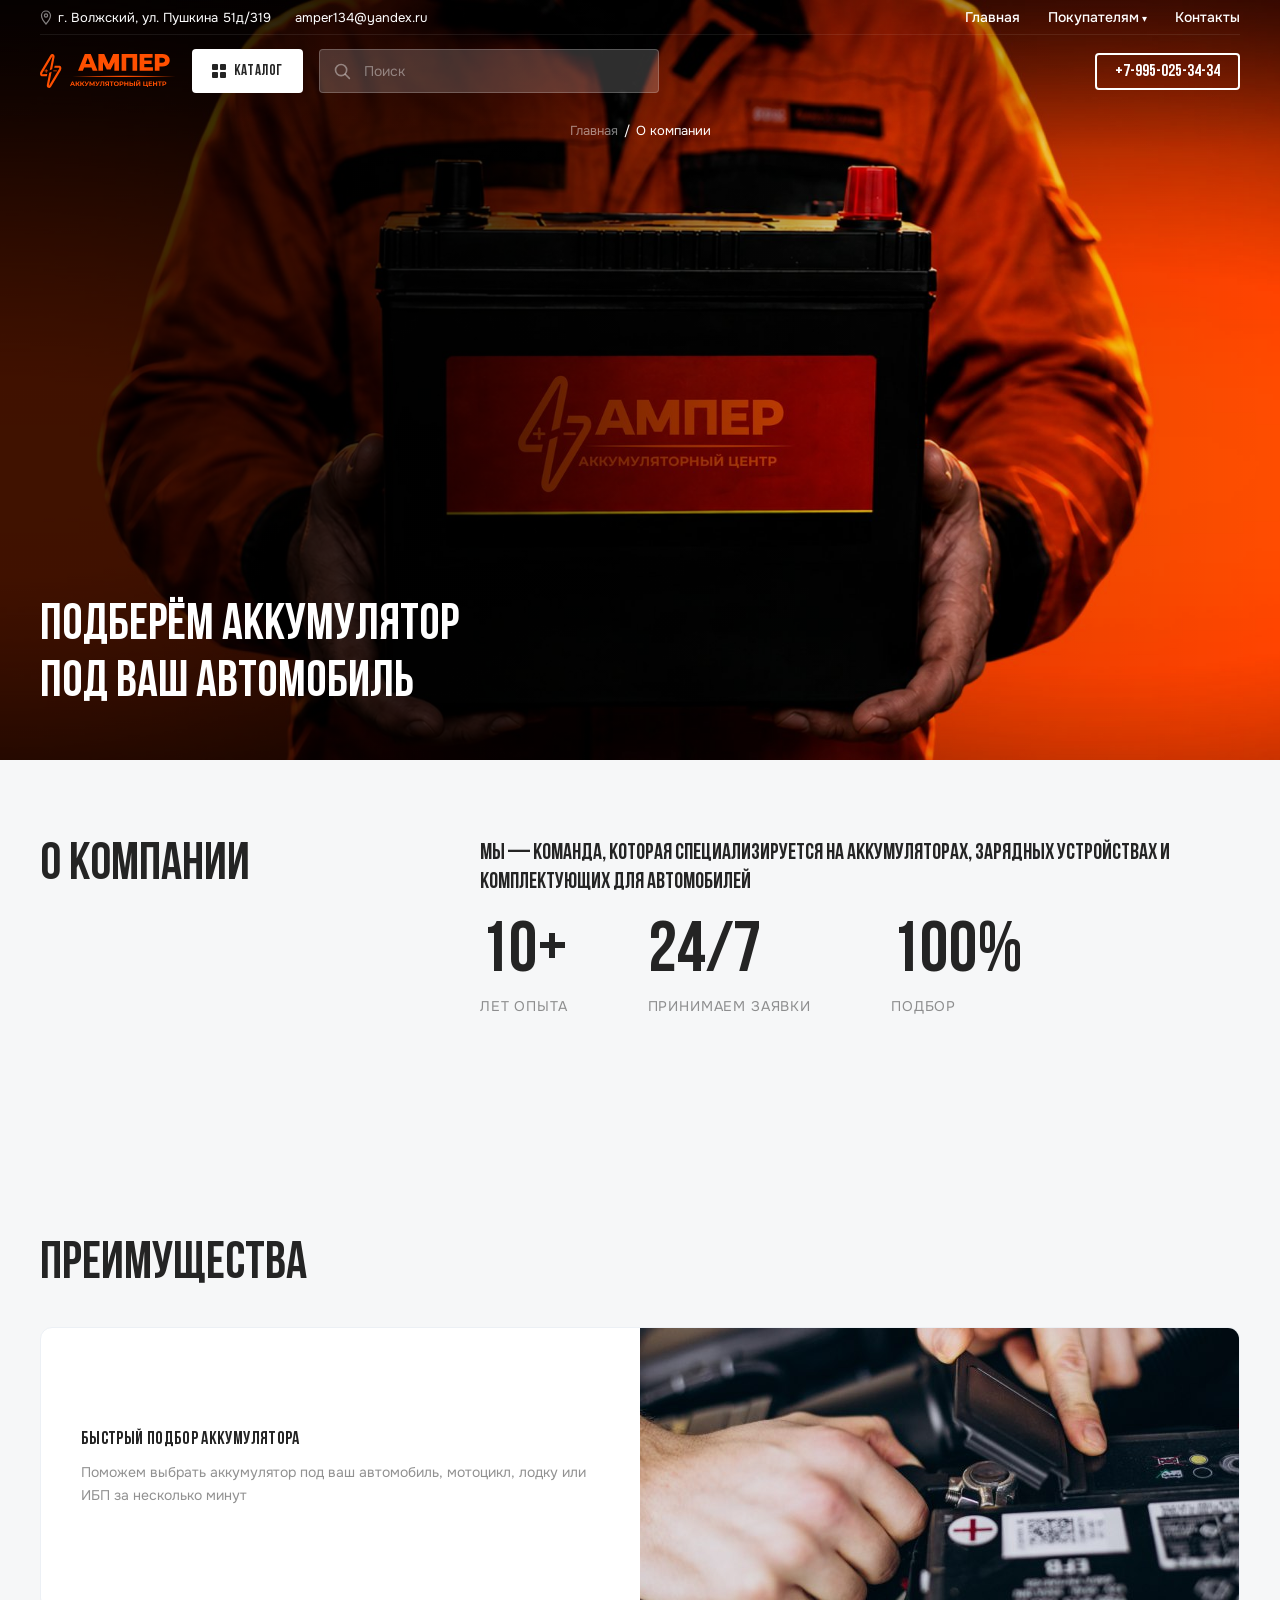
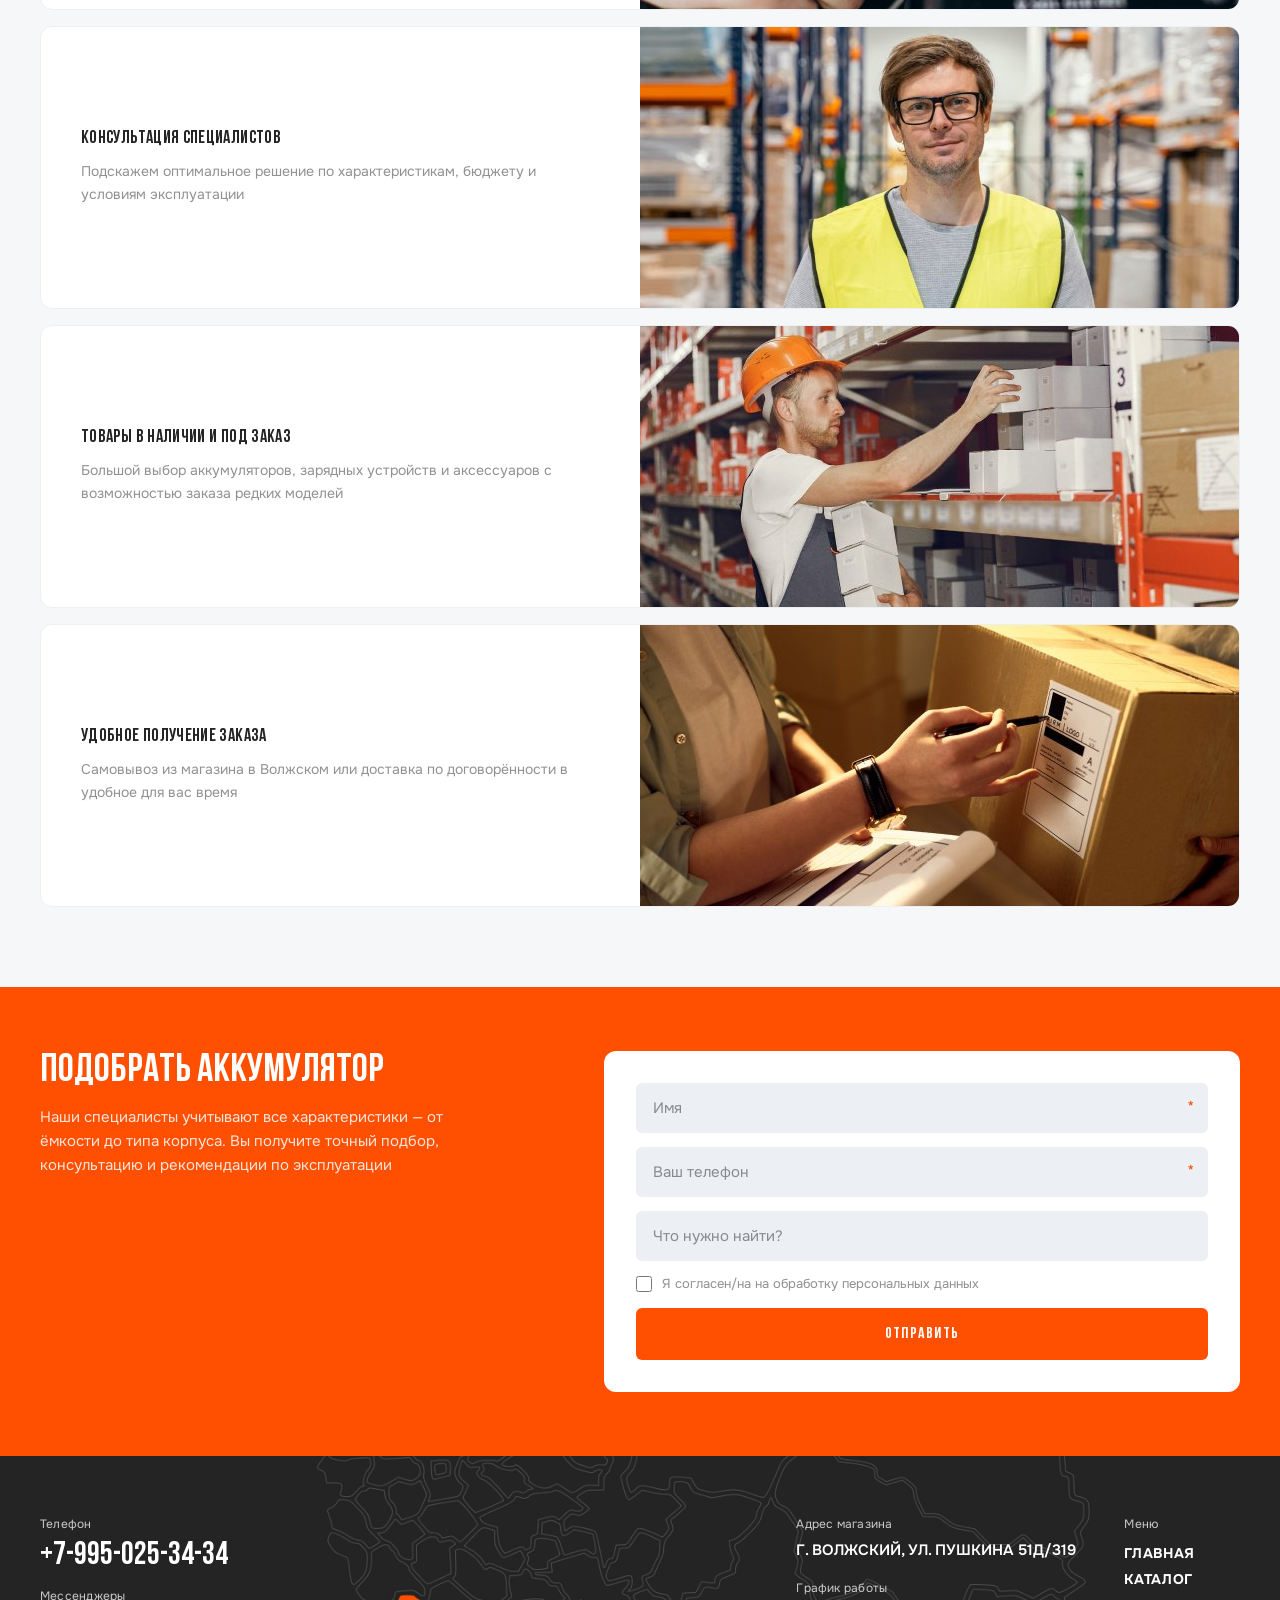
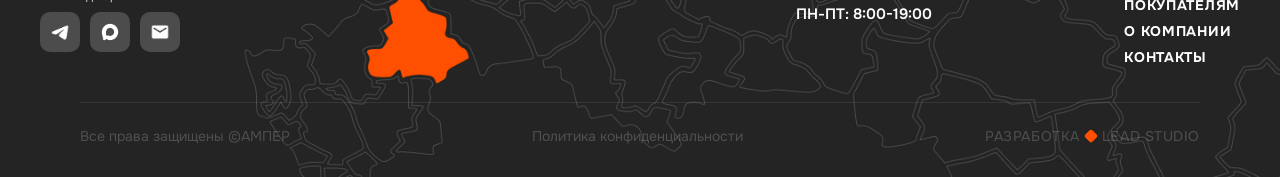
==== commit 5d2380fc: "Add files via upload" ====
--- a/about.html
+++ b/about.html
@@ -25,10 +25,18 @@
 <!-- INNER HERO -->
 <section class="inner-hero">
   <div class="inner-hero-bg">
-    <img class="inner-hero-bg-img" id="hero-bg-img" alt="">
+    <picture>
+      <!-- отдельное фото под мобильную версию: качественнее и в портретных
+           пропорциях (не растянутый десктопный кадр) -->
+      <source media="(max-width: 768px)" srcset="img/hero-about-mobile.jpg">
+      <img class="inner-hero-bg-img" id="hero-bg-img" alt="">
+    </picture>
     <div class="inner-hero-overlay"></div>
   </div>
-  <div class="inner-hero-crumbs" id="breadcrumb-mount"></div>
+  <div class="inner-hero-crumbs-row">
+    <div class="inner-hero-crumbs" id="breadcrumb-mount"></div>
+    <a href="tel:+79950253434" class="header-phone inner-hero-phone">+7-995-025-34-34</a>
+  </div>
   <div class="container" style="width:100%">
     <div class="inner-hero-content" style="padding:48px 0 48px; max-width:560px;">
       <h1 class="inner-hero-title">Подберём аккумулятор<br>под ваш автомобиль</h1>
--- a/css/style.css
+++ b/css/style.css
@@ -53,7 +53,9 @@
 .btn {
   display: inline-flex; align-items: center; justify-content: center;
   height: 52px; padding: 0 32px;
-  font-family: 'Adderley', 'Oswald', sans-serif; font-weight: 700; font-size: 16px;
+  /* по таблице Typography: Button text = 24px на десктопе, 16px на моб.
+     (переопределено ниже в мобильном медиа-запросе) */
+  font-family: 'Adderley', 'Oswald', sans-serif; font-weight: 700; font-size: 24px;
   letter-spacing: 0.05em; text-transform: uppercase;
   transition: all 0.2s ease; border-radius: 4px;
   white-space: nowrap;
@@ -302,20 +304,26 @@
      контейнера сайта (1600px), а не только внутри него. Текст и меню
      остаются в рамках .container, а фон-фото уходит до самых краёв.
      object-fit:cover без явного height иначе посчитал бы высоту картинки
-     по её собственным пропорциям, а не растянул между top и bottom. */
+     по её собственным пропорциям, а не растянул между top и bottom.
+     object-position:bottom — на самом фото аккумулятор внизу кадра, сверху
+     сплошной чёрный фон; на широких экранах cover обрезает по центру и
+     срезает аккумулятор снизу, если не прижать вырез к низу. */
   position: absolute; inset: 0; width: 100%; height: 100%;
-  object-fit: cover; opacity: 0.75;
+  object-fit: cover; object-position: center bottom; opacity: 0.75;
 }
 /* max-width был 620px — заголовок в макете шире (замер ≈830px) и должен
    переноситься в 2 строки, а не в 3 */
 .hero-content { position: relative; z-index: 1; padding: 60px 0; color: var(--white); max-width: 1000px; }
-.hero-title { font-family: 'Adderley', 'Oswald', sans-serif; font-weight: 700; font-size: 52px; line-height: 1.05; text-transform: uppercase; margin-bottom: 16px; }
+.hero-title { font-family: 'Adderley', 'Oswald', sans-serif; font-weight: 700; font-size: 64px; line-height: 1.05; text-transform: uppercase; margin-bottom: 16px; }
 .hero-subtitle { font-size: 16px; font-weight: 400; color: var(--white); margin-bottom: 32px; line-height: 1.55; max-width: 540px; }
 .hero-actions { display: flex; gap: 16px; flex-wrap: wrap; }
+/* эта картинка — только для мобильной раскладки (см. медиа-запрос ниже),
+   на десктопе всё фото — общий фон .hero-img на весь блок */
+.hero-img-mobile { display: none; }
 
 /* ── SECTION HEADING ── */
 .section-head { display: flex; align-items: center; justify-content: space-between; margin-bottom: 40px; gap: 10px; }
-.section-title { font-family: 'Adderley', 'Oswald', sans-serif; font-weight: 700; font-size: 36px; text-transform: uppercase; }
+.section-title { font-family: 'Adderley', 'Oswald', sans-serif; font-weight: 700; font-size: 56px; text-transform: uppercase; }
 
 /* ── CATEGORY CARDS ── */
 .categories-grid { display: grid; grid-template-columns: repeat(3, 1fr); gap: 10px; }
@@ -365,10 +373,11 @@
 .product-card:hover .btn-link { color: var(--orange); }
 .product-card-img { background: var(--white); padding: 20px; text-align: center; position: relative; height: 180px; display: flex; align-items: center; justify-content: center; }
 .product-card-img img { max-height: 130px; object-fit: contain; }
-/* по макету — контурный оранжевый бейдж, не заливка зелёным */
+/* по макету — контурный оранжевый бейдж, не заливка зелёным; текст внутри
+   чёрный, не оранжевый */
 .product-badge {
-  position: absolute; top: 10px; left: 10px;
-  background: transparent; color: var(--orange); font-size: 11px; font-weight: 700;
+  position: absolute; top: 10px; left: 10px; z-index: 1;
+  background: transparent; color: var(--black); font-size: 11px; font-weight: 700;
   padding: 3px 10px; border: 1px solid var(--orange); border-radius: 20px; text-transform: uppercase; letter-spacing: 0.03em;
 }
 .product-card-body { padding: 16px; }
@@ -390,7 +399,8 @@
    большую часть высоты (было 150px, из-за чего карточка выглядела
    низкой и с непропорционально маленькой картинкой) */
 .service-ill { height: 320px; width: auto; object-fit: contain; margin-bottom: 20px; }
-.service-name { font-family: 'Onest', sans-serif; font-weight: 700; font-size: 18px; margin-bottom: 10px; }
+/* H4 по таблице Typography: Onest SemiBold 24px десктоп / Adderley Bold 16px моб. */
+.service-name { font-family: 'Onest', sans-serif; font-weight: 600; font-size: 24px; margin-bottom: 10px; }
 .service-desc { font-size: 14px; color: var(--black-50); line-height: 1.55; margin-bottom: 20px; }
 
 /* ── CTA BANNER ── */
@@ -523,12 +533,26 @@
    (между мобильным брейкпоинтом 768px и «широким» десктопом) контейнеру
    physически не хватает места под длинный заголовок услуг даже без
    ограничения max-width, из-за чего первая строка сама рвалась на 2 */
-.inner-hero-title { font-family: 'Adderley', 'Oswald', sans-serif; font-weight: 700; font-size: clamp(26px, 4vw, 44px); text-transform: uppercase; max-width: 800px; line-height: 1.1; }
+/* H1 по таблице Typography = 64px десктоп; clamp снизу оставлен, чтобы
+   на промежуточных ширинах (768px-«широкий» десктоп) не рвалась первая
+   строка — верхний предел поднят до 64px */
+.inner-hero-title { font-family: 'Adderley', 'Oswald', sans-serif; font-weight: 700; font-size: clamp(26px, 4vw, 64px); text-transform: uppercase; max-width: 800px; line-height: 1.1; }
+/* на десктопе свободный перенос по ширине — принудительные строки только на моб. */
+.services-title-break { display: none; }
 /* крошки поверх тёмного фото — светлый вариант вместо обычного тёмного текста */
-.inner-hero-crumbs { position: relative; z-index: 1; }
 .inner-hero-crumbs .breadcrumb, .inner-hero-crumbs .breadcrumb a { color: rgba(255,255,255,0.5); }
 .inner-hero-crumbs .breadcrumb a:hover { color: var(--orange); }
 .inner-hero-crumbs .breadcrumb span { color: var(--white); }
+/* строка крошки+телефон: на десктопе телефон здесь скрыт (он уже есть в
+   шапке), на мобильном — наоборот, встаёт в один ряд с крошками (см.
+   медиа-запрос), а дублирующий телефон из шапки прячется */
+.inner-hero-crumbs-row {
+  position: relative; z-index: 1;
+  max-width: 1600px; margin: 0 auto; padding: 0 40px;
+  display: flex; align-items: center; justify-content: space-between; gap: 16px;
+}
+.inner-hero-crumbs-row .breadcrumb .container { padding: 0; max-width: none; margin: 0; }
+.inner-hero-phone { display: none; }
 
 /* ── STATS ROW ── */
 /* по макету — в колонке текста, выровнены по левому краю, без разделителя снизу */
@@ -558,7 +582,8 @@
 /* ── DELIVERY PAGE ── */
 .delivery-section { padding: 80px 0; background: var(--gray-300); }
 .delivery-row { display: grid; grid-template-columns: 1fr 2fr; gap: 80px; padding: 64px 0; align-items: start; }
-.delivery-label { font-family: 'Adderley', 'Oswald', sans-serif; font-weight: 700; font-size: 32px; text-transform: uppercase; color: var(--black); padding-top: 8px; }
+/* H2 по таблице Typography = 56px десктоп / 32px моб. (override ниже) */
+.delivery-label { font-family: 'Adderley', 'Oswald', sans-serif; font-weight: 700; font-size: 56px; text-transform: uppercase; color: var(--black); padding-top: 8px; }
 .delivery-content-title { font-family: 'Adderley', 'Oswald', sans-serif; font-weight: 700; font-size: 22px; text-transform: uppercase; margin-bottom: 16px; }
 .delivery-content p { font-size: 15px; color: var(--black-50); line-height: 1.65; margin-bottom: 10px; }
 .delivery-list { list-style: none; margin: 12px 0; }
@@ -589,7 +614,8 @@
   width: 520px; background: var(--white); padding: 60px 40px; display: flex;
   flex-direction: column; gap: 6px; box-shadow: 0 12px 40px rgba(0,0,0,0.18); pointer-events: auto;
 }
-.contacts-page-title { font-family: 'Adderley', 'Oswald', sans-serif; font-weight: 700; font-size: 36px; text-transform: uppercase; margin-bottom: 32px; }
+/* H1 по таблице Typography = 64px десктоп / 36px моб. (override ниже) */
+.contacts-page-title { font-family: 'Adderley', 'Oswald', sans-serif; font-weight: 700; font-size: 64px; text-transform: uppercase; margin-bottom: 32px; }
 /* по макету подписи не капсом, с большой буквы — не «ТЕЛЕФОН», а «Телефон» */
 .contact-label { font-size: 12px; color: var(--black-50); letter-spacing: 0.02em; margin-bottom: 4px; margin-top: 20px; }
 .contact-val { font-family: 'Adderley', 'Oswald', sans-serif; font-weight: 700; font-size: 22px; text-transform: uppercase; }
@@ -758,7 +784,8 @@
 .product-main-img { flex: 1; background: var(--gray-300); border-radius: 12px; display: flex; align-items: center; justify-content: center; padding: 32px; min-height: 340px; position: relative; }
 .product-main-img img { max-height: 280px; object-fit: contain; }
 .product-info { display: flex; flex-direction: column; gap: 20px; position: sticky; top: 120px; align-self: start; }
-.product-page-title { font-family: 'Adderley', 'Oswald', sans-serif; font-weight: 700; font-size: 28px; text-transform: uppercase; line-height: 1.2; }
+/* H1 по таблице Typography = 64px десктоп / 36px моб. (override ниже) */
+.product-page-title { font-family: 'Adderley', 'Oswald', sans-serif; font-weight: 700; font-size: 64px; text-transform: uppercase; line-height: 1.2; }
 .product-page-desc { font-size: 14px; color: var(--black-50); line-height: 1.65; }
 .product-page-price { color: var(--orange); font-family: 'Adderley', 'Oswald', sans-serif; font-weight: 700; font-size: 18px; text-transform: uppercase; letter-spacing: 0.05em; }
 .product-delivery-row { display: flex; gap: 12px; }
@@ -802,7 +829,8 @@
    растянуты на всю ширину строки (текст + сайдбар), а не только в колонку текста.
    padding-top у .article-layout убран совсем — хлебные крошки (.breadcrumb)
    и так дают 12px своего нижнего padding, вместе с ним и получается видимый зазор. */
-.article-layout > h1 { grid-column: 1 / -1; font-family: 'Adderley', 'Oswald', sans-serif; font-weight: 700; font-size: 36px; text-transform: uppercase; margin-bottom: 4px; line-height: 1.15; }
+/* H1 по таблице Typography = 64px десктоп / 36px моб. (override ниже) */
+.article-layout > h1 { grid-column: 1 / -1; font-family: 'Adderley', 'Oswald', sans-serif; font-weight: 700; font-size: 64px; text-transform: uppercase; margin-bottom: 4px; line-height: 1.15; }
 .article-layout > .article-date { grid-column: 1 / -1; font-size: 13px; color: var(--black-50); margin-bottom: 8px; }
 /* высота картинки — по соотношению сторон из макета (1140×578 на десктопе),
    а не жёсткий min-height: раньше без явной height div схлопывался до min-height */
@@ -833,7 +861,8 @@
 .articles-page-section { background: var(--gray-300); padding-bottom: 64px; }
 .articles-page-grid { display: grid; grid-template-columns: repeat(4, 1fr); gap: 24px; }
 .articles-page-header { display: flex; align-items: flex-end; gap: 20px; padding: 48px 0 32px; }
-.articles-page-title { font-family: 'Adderley', 'Oswald', sans-serif; font-weight: 700; font-size: 40px; text-transform: uppercase; }
+/* H1 по таблице Typography = 64px десктоп / 36px моб. (override ниже) */
+.articles-page-title { font-family: 'Adderley', 'Oswald', sans-serif; font-weight: 700; font-size: 64px; text-transform: uppercase; }
 .articles-count { font-size: 18px; color: var(--black-50); align-self: flex-start; }
 .load-more { display: flex; justify-content: center; margin-top: 40px; }
 /* display у элемента перебивает атрибут hidden, поэтому прячем явно —
@@ -842,7 +871,12 @@
 
 /* ── MOBILE MENU ── */
 .burger { display: none; flex-direction: column; gap: 5px; cursor: pointer; padding: 8px; background: none; border: none; }
-.burger span { display: block; width: 24px; height: 2px; background: var(--black); transition: all 0.3s; }
+/* по умолчанию (тёмная hero-шапка) линии белые, на .no-hero-page (светлая
+   шапка) — чёрные, тот же паттерн, что у .header-phone и иконок каталог/поиск */
+.burger span { display: block; width: 24px; height: 2px; background: var(--white); transition: all 0.3s; }
+/* нижняя полоса короче — по исходнику из Figma (белое/чёрное бургер меню моб.png) */
+.burger span:last-child { width: 11px; }
+.no-hero-page .burger span { background: var(--black); }
 
 /* ── МОБИЛЬНОЕ МЕНЮ ── */
 /* Тёмный полноэкранный слой: сверху крестик, логотип и кнопки поиска/каталога,
@@ -904,16 +938,25 @@
   .section-sm { padding: 24px 0; }
 
   /* TYPOGRAPHY */
-  .hero-title { font-size: 28px; line-height: 1.1; }
-  .section-title { font-size: 24px; }
+  /* Button text по таблице = 16px на моб. (на десктопе .btn теперь 24px) */
+  .btn { font-size: 16px; }
+  .hero-title { font-size: 36px; line-height: 1; }
+  /* по таблице Typography (H2 моб. = 32px), было 24px */
+  .section-title { font-size: 32px; }
   .about-section-heading { font-size: 30px; }
-  .inner-hero-title { font-size: 26px; }
-  /* заголовок услуг длиннее остальных inner-hero — на узком экране
-     при 26px рвётся на 3 строки вместо 2, здесь чуть меньше */
-  .services-hero-title { font-size: 20px; }
-  .cta-title { font-size: 26px; }
-  .h1 { font-size: 28px; }
-  .h2 { font-size: 22px; }
+  /* по таблице Typography (H1 моб. = 36px), было 26px. Заголовок услуг
+     длиннее остальных inner-hero — при 36px на самых узких телефонах
+     (375px) переносится в 3 строки вместо 2, но это осознанный компромисс
+     в пользу точного соответствия таблице (см. также правку HTML — убран
+     принудительный <br>, перенос естественный, без осиротевшей строки) */
+  .inner-hero-title { font-size: 36px; }
+  /* по таблице Typography (H3 моб. = 24px), было 26px */
+  .cta-title { font-size: 24px; }
+  /* .h1/.h2 — служебные utility-классы, дублирующие ту же шкалу Typography;
+     на десктопе уже верно (64/56), на моб. были рассинхронизированы (28/22
+     вместо 36/32 из таблицы) */
+  .h1 { font-size: 36px; }
+  .h2 { font-size: 32px; }
   .stat-num { font-size: 48px; }
 
   /* HEADER — по макету: бургер, логотип, поиск и каталог в одну строку,
@@ -931,40 +974,81 @@
   .logo { font-size: 18px; order: 2; margin: 0 auto; }
   .logo-sub { display: none; }
   .logo-bolt { font-size: 22px; }
-  .btn-catalog { order: 4; width: 40px; height: 40px; padding: 0; justify-content: center; background: rgba(255,255,255,0.15); }
+  /* по макету кнопка каталога на мобиле — как и на десктопе: сплошной белый
+     квадрат с чёрной иконкой на тёмной (hero) шапке, см. .no-hero-page ниже
+     для светлой шапки — там наоборот, чёрный квадрат с белой иконкой */
+  .btn-catalog { order: 4; width: 40px; height: 40px; padding: 0; justify-content: center; background: var(--white); color: var(--black); }
   .btn-catalog-label { display: none; }
   .search-wrap { display: none; }
   /* поиск на мобиле — серый квадрат */
   .icon-btn-search { display: inline-flex; order: 3; background: rgba(255,255,255,0.15); border: none; color: var(--white); }
   .icon-btn-search:hover { background: rgba(255,255,255,0.25); color: var(--white); border: none; }
   .nav { display: none; }
-  /* телефон — вторая строка, слева */
+  /* телефон — вторая строка, слева (margin-left:auto из десктопной версии
+     не сброшен не даёт кнопке прижаться к левому краю — уезжала вправо) */
   .header-phone {
     display: inline-flex; order: 6;
     font-size: 14px; padding: 6px 14px;
-    margin-top: 8px;
+    margin-top: 8px; margin-left: 0;
     color: var(--white); border-color: var(--white);
   }
   .burger { display: flex; order: 1; flex-shrink: 0; }
-  /* Кнопка каталога уже тёмная на .no-hero-page (см. выше) — здесь только
-     кнопка поиска: раньше была полупрозрачно-белой, на светлой шапке
+  /* на страницах с .inner-hero (about/услуги) телефон переезжает в один
+     ряд с крошками — прячем дублирующий телефон из второй строки шапки */
+  body:has(.inner-hero) .header-main .header-phone:not(.inner-hero-phone) { display: none; }
+  .inner-hero-crumbs-row { padding: 0 16px; }
+  .inner-hero-phone { display: inline-flex; font-size: 13px; padding: 6px 12px; }
+  /* заголовок услуг — 3 строки по макету вместо свободного переноса */
+  .services-title-break { display: block; }
+  /* Кнопка каталога на .no-hero-page (см. выше, не в медиа-запросе) уже
+     чёрная с белой иконкой и на мобильном — специально проверено по макету
+     Каталог.png, доп. override здесь не нужен (более ранняя попытка сделать
+     её серой, как поиск, была ошибкой — по макету каталог всегда
+     контрастный: белый на тёмной шапке, чёрный на светлой). Здесь только
+     кнопка поиска — раньше была полупрозрачно-белой, на светлой шапке
      мобильной версии становилась не видна. */
   .no-hero-page .icon-btn-search { background: var(--gray-400); color: var(--black); }
   .no-hero-page .icon-btn-search:hover { background: var(--gray-100); color: var(--black); }
   .no-hero-page .header-phone { color: var(--black); border-color: var(--black); }
 
-  /* HERO */
-  /* было 320px — картинке аккумулятора было физически некуда поместиться,
-     она обрезалась до тонкой полоски за кнопками. В макете блок героя
-     заметно выше (замер ≈516px), картинка видна полностью. */
-  .hero { min-height: 530px; padding-top: 110px; }
-  /* cover на узкой и высокой мобильной картинке уходил в огромный зум —
-     от широкого кадра оставалась тонкая вертикальная полоска почти без
-     аккумулятора в кадре. contain показывает фото целиком. */
-  .hero-img { width: 100%; opacity: 0.75; object-fit: contain; object-position: center bottom; }
-  .hero-bg::after { background: linear-gradient(to bottom, rgba(0,0,0,0.6) 0%, rgba(0,0,0,0.2) 50%, rgba(0,0,0,0.5) 100%); }
-  .hero-actions { flex-direction: column; gap: 10px; }
-  .hero-actions .btn { width: 100%; justify-content: center; }
+  /* HERO — по мобильному макету (Главная-1.png, пересверено пиксельно
+     18.08.2026, третий заход). Заголовок/подзаголовок — на сплошном тёмном
+     фоне (.hero-bg), фото аккумулятора туда НЕ заходит: сразу после
+     подзаголовка идёт отдельный блок .hero-photo-mobile на всю ширину
+     (высота и положение кнопок в нём сверены по пикселям с макетом),
+     десктопное общее фоновое фото (.hero-img) на мобильном скрыто. */
+  .hero { min-height: auto; padding-top: 110px; padding-bottom: 24px; }
+  /* по макету зона с текстом — сплошной чёрный, без тёплого диагонального
+     градиента (тот — только под десктопное полноэкранное фото). Тёплый
+     градиент здесь давал заметный шов на стыке с .hero-photo-mobile: верх
+     самого фото почти чёрный (0-2 по RGB), а градиент в точке стыка —
+     тёплый коричневый (~45,15,0), граница между ними была видна. */
+  .hero-bg { background: #000; }
+  .hero-bg::after { background: none; }
+  .hero-img { display: none; }
+  /* десктопные 60px сверху у .hero-content на мобильном раздвигали
+     телефон и заголовок — в макете зазор небольшой */
+  .hero-content { padding-top: 16px; padding-bottom: 0; }
+  .hero-photo-mobile {
+    display: block; position: relative;
+    height: 250px; margin: 20px -16px 0;
+    /* #000 точно совпадал с фото (0.6-0.9 по RGB на верхних строчках), но
+       #0a0a0a (10,10,10) на фоне уже был заметно светлее — тонкая линия
+       шва оставалась. Плюс градиент-затухание поверх верха самого фото —
+       так граница размыта, а не зависит от точного совпадения одного цвета
+       (JPEG-сжатие/экран телефона может слегка сместить оттенок). */
+    background-image: linear-gradient(to bottom, #000 0%, rgba(0,0,0,0) 40px), url('../img/hero-main-mobile.jpg');
+    background-size: 100% 40px, cover;
+    background-position: top, center 65%;
+    background-repeat: no-repeat, no-repeat;
+  }
+  /* кнопки лежат на фото, не под ним: позиция сверена по макету — верх
+     кнопок примерно на 68% высоты блока, снизу остаётся чуть фото видно */
+  .hero-photo-mobile .hero-actions {
+    position: absolute; left: 16px; right: 16px; bottom: 20px; margin: 0;
+  }
+  .hero-actions { flex-direction: row; gap: 10px; }
+  .hero-actions .btn { flex: 1; min-width: 0; justify-content: center; }
 
   /* SECTION HEAD */
   .section-head { margin-bottom: 20px; }
@@ -989,7 +1073,11 @@
     scroll-snap-type: x proximity;
   }
   .tab-panel .products-grid .product-card { scroll-snap-align: start; }
+  /* высота бокса уменьшилась (140px), а max-height картинки (130px) на
+     десктопное значение не пересчитывался — картинка не помещалась и
+     наезжала на бейдж «В наличии» сверху */
   .product-card-img { height: 140px; padding: 12px; }
+  .product-card-img img { max-height: 100px; }
   .product-card-body { padding: 12px; }
   .product-card-name { font-size: 12px; margin-bottom: 8px; }
   .product-spec { font-size: 11px; }
@@ -1012,11 +1100,19 @@
   .tabs.open .tab-btn:last-child { border-bottom: none; }
   .tabs.open .tab-btn.active::after { content: '▲'; }
 
-  /* SERVICES — 1 колонка, иллюстрация сверху */
-  .services-grid { grid-template-columns: 1fr; gap: 12px; }
-  .service-card { padding: 20px; }
+  /* SERVICES — по макету на мобиле карточки листаются свайпом в один ряд
+     (как «Хиты продаж» и «Смотрите также»), а не стоят одна под одной */
+  .services-grid {
+    grid-template-columns: none; grid-auto-flow: column; grid-auto-columns: 78%;
+    gap: 12px; overflow-x: auto; padding-bottom: 4px; margin: 0 -16px; padding-left: 16px; padding-right: 16px;
+    scroll-snap-type: x proximity;
+  }
+  .service-card { padding: 20px; scroll-snap-align: start; }
   .service-ill { height: 130px; margin-bottom: 16px; }
-  .service-card > .service-name { font-size: 18px; margin-bottom: 8px; }
+  /* H4 моб. по таблице Typography — Adderley Bold 16px (на десктопе Onest
+     SemiBold 24px, см. .service-name выше); правило общее, не только для
+     карточек на главной, действует и на .service-page-card (стр. «Услуги») */
+  .service-name { font-family: 'Adderley', 'Oswald', sans-serif; font-weight: 700; font-size: 16px; margin-bottom: 8px; }
   .service-card > .service-desc { margin-bottom: 14px; }
 
   /* CTA BANNER */
@@ -1126,6 +1222,9 @@
   .product-thumb { width: 52px; height: 52px; }
   .product-main-img { min-height: 240px; }
   .product-delivery-row { flex-wrap: wrap; gap: 10px; }
+  /* по таблице Typography (H1 моб. = 36px) — на десктопе .product-page-title
+     теперь 64px, без этого override на моб. унаследовался бы тоже 64px */
+  .product-page-title { font-size: 36px; }
   .similar-title { font-size: 22px; margin: 40px 0 20px; flex-direction: column; align-items: flex-start; gap: 12px; }
 
   /* SERVICES PAGE — иллюстрация переезжает наверх карточки */
@@ -1136,7 +1235,8 @@
   /* DELIVERY PAGE */
   .delivery-section { padding: 32px 0; }
   .delivery-row { grid-template-columns: 1fr; gap: 12px; padding: 32px 0; }
-  .delivery-label { font-size: 22px; }
+  /* по таблице Typography (H2 моб. = 32px), было 22px */
+  .delivery-label { font-size: 32px; }
   .delivery-content-title { font-size: 16px; }
 
   /* ABOUT PAGE — flex-wrap:wrap раньше ронял «24/7» и «100%» на свои строки,
@@ -1166,12 +1266,14 @@
     width: 100%; padding: 28px 20px;
     border-radius: 20px 20px 0 0; box-shadow: 0 -8px 24px rgba(0,0,0,0.12);
   }
-  .contacts-page-title { font-size: 28px; margin-bottom: 20px; }
+  /* по таблице Typography (H1 моб. = 36px), было 28px */
+  .contacts-page-title { font-size: 36px; margin-bottom: 20px; }
   .contact-val { font-size: 18px; }
 
   /* ARTICLES PAGE */
   .articles-page-header { flex-wrap: wrap; padding: 24px 0 16px; gap: 10px; }
-  .articles-page-title { font-size: 28px; }
+  /* по таблице Typography (H1 моб. = 36px), было 28px */
+  .articles-page-title { font-size: 36px; }
   /* блок сортировки прижат к правому краю — панель раскрываем влево,
      иначе она вылезает за экран и появляется горизонтальная прокрутка */
   .sort-list { left: auto; right: 0; }
@@ -1179,7 +1281,8 @@
 
   /* ARTICLE PAGE */
   .article-layout { grid-template-columns: 1fr; padding: 24px 0 48px; gap: 32px; }
-  .article-layout > h1 { font-size: 22px; }
+  /* по таблице Typography (H1 моб. = 36px), было 22px */
+  .article-layout > h1 { font-size: 36px; }
   .article-hero-img { min-height: 180px; }
   /* «Смотрите также» на мобиле — горизонтальная карусель со скроллом,
      как в макете (вторая карточка обрезана краем экрана), а не колонка */
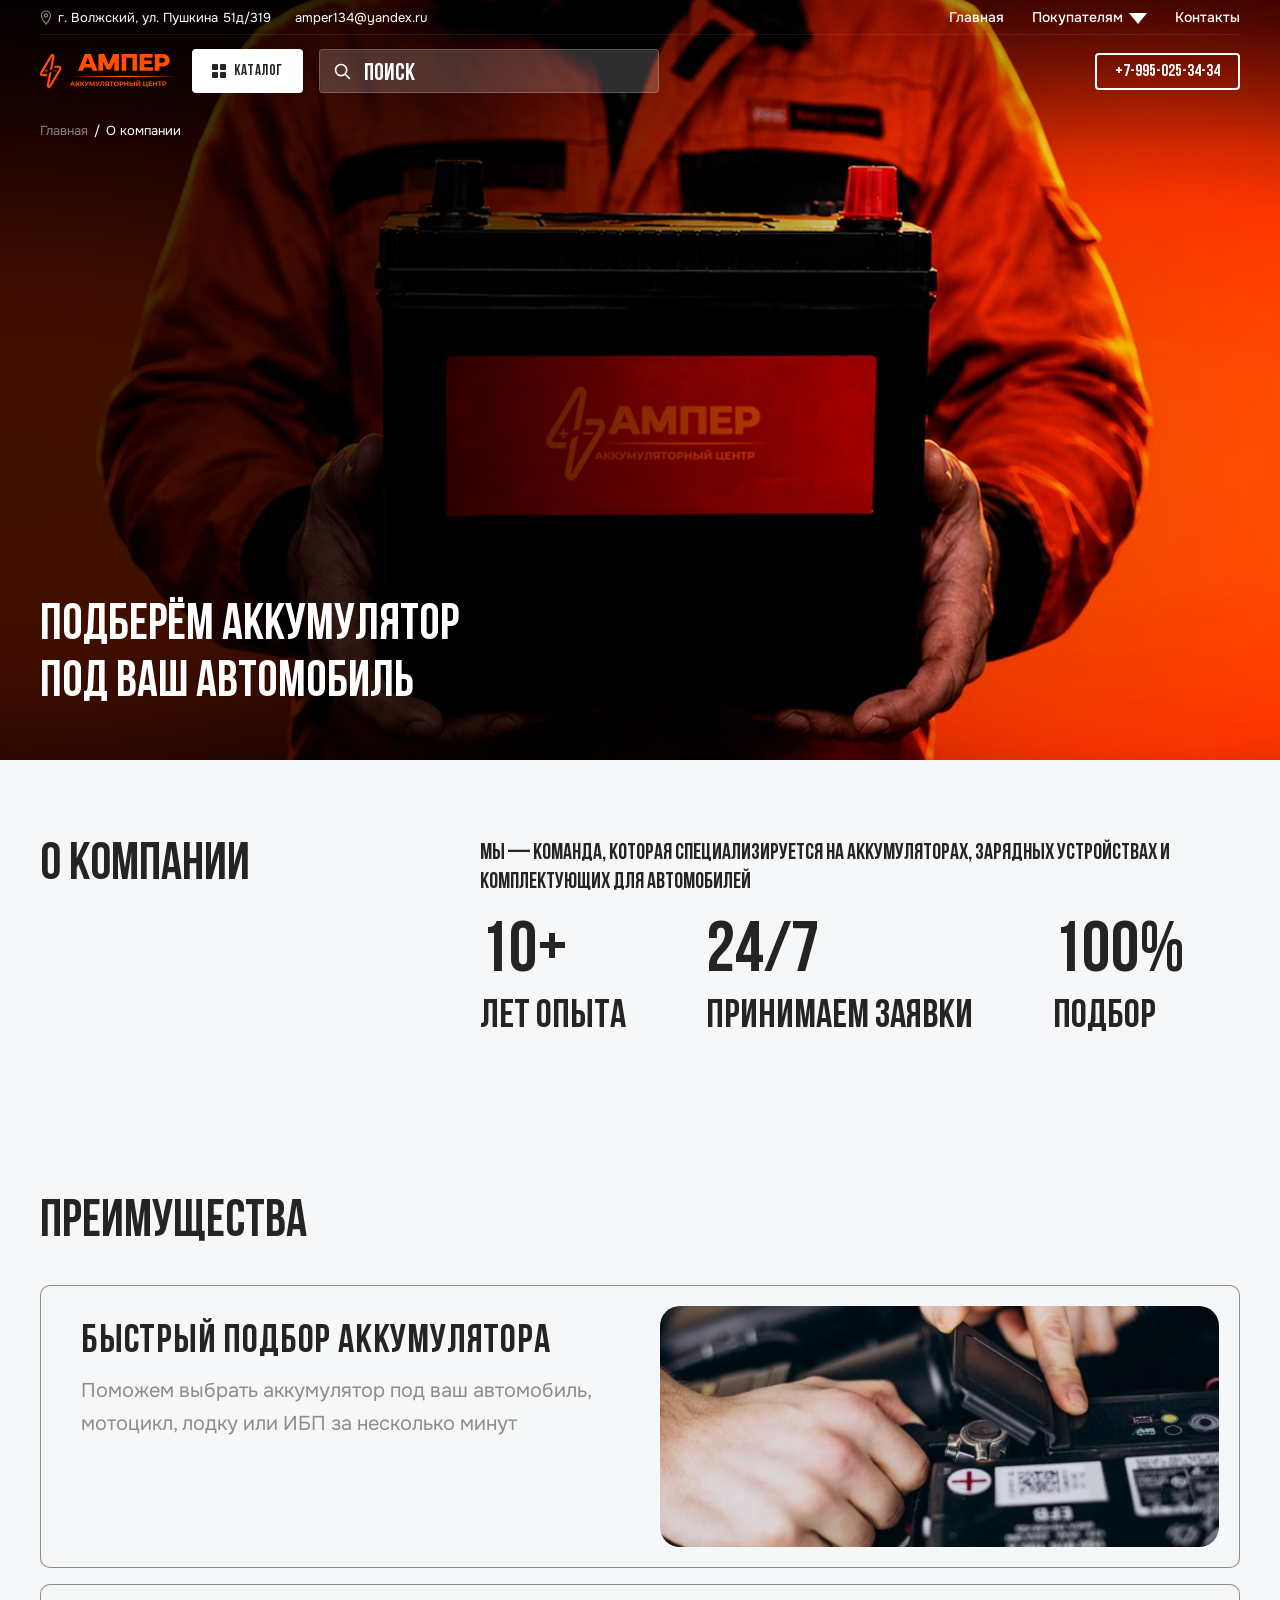
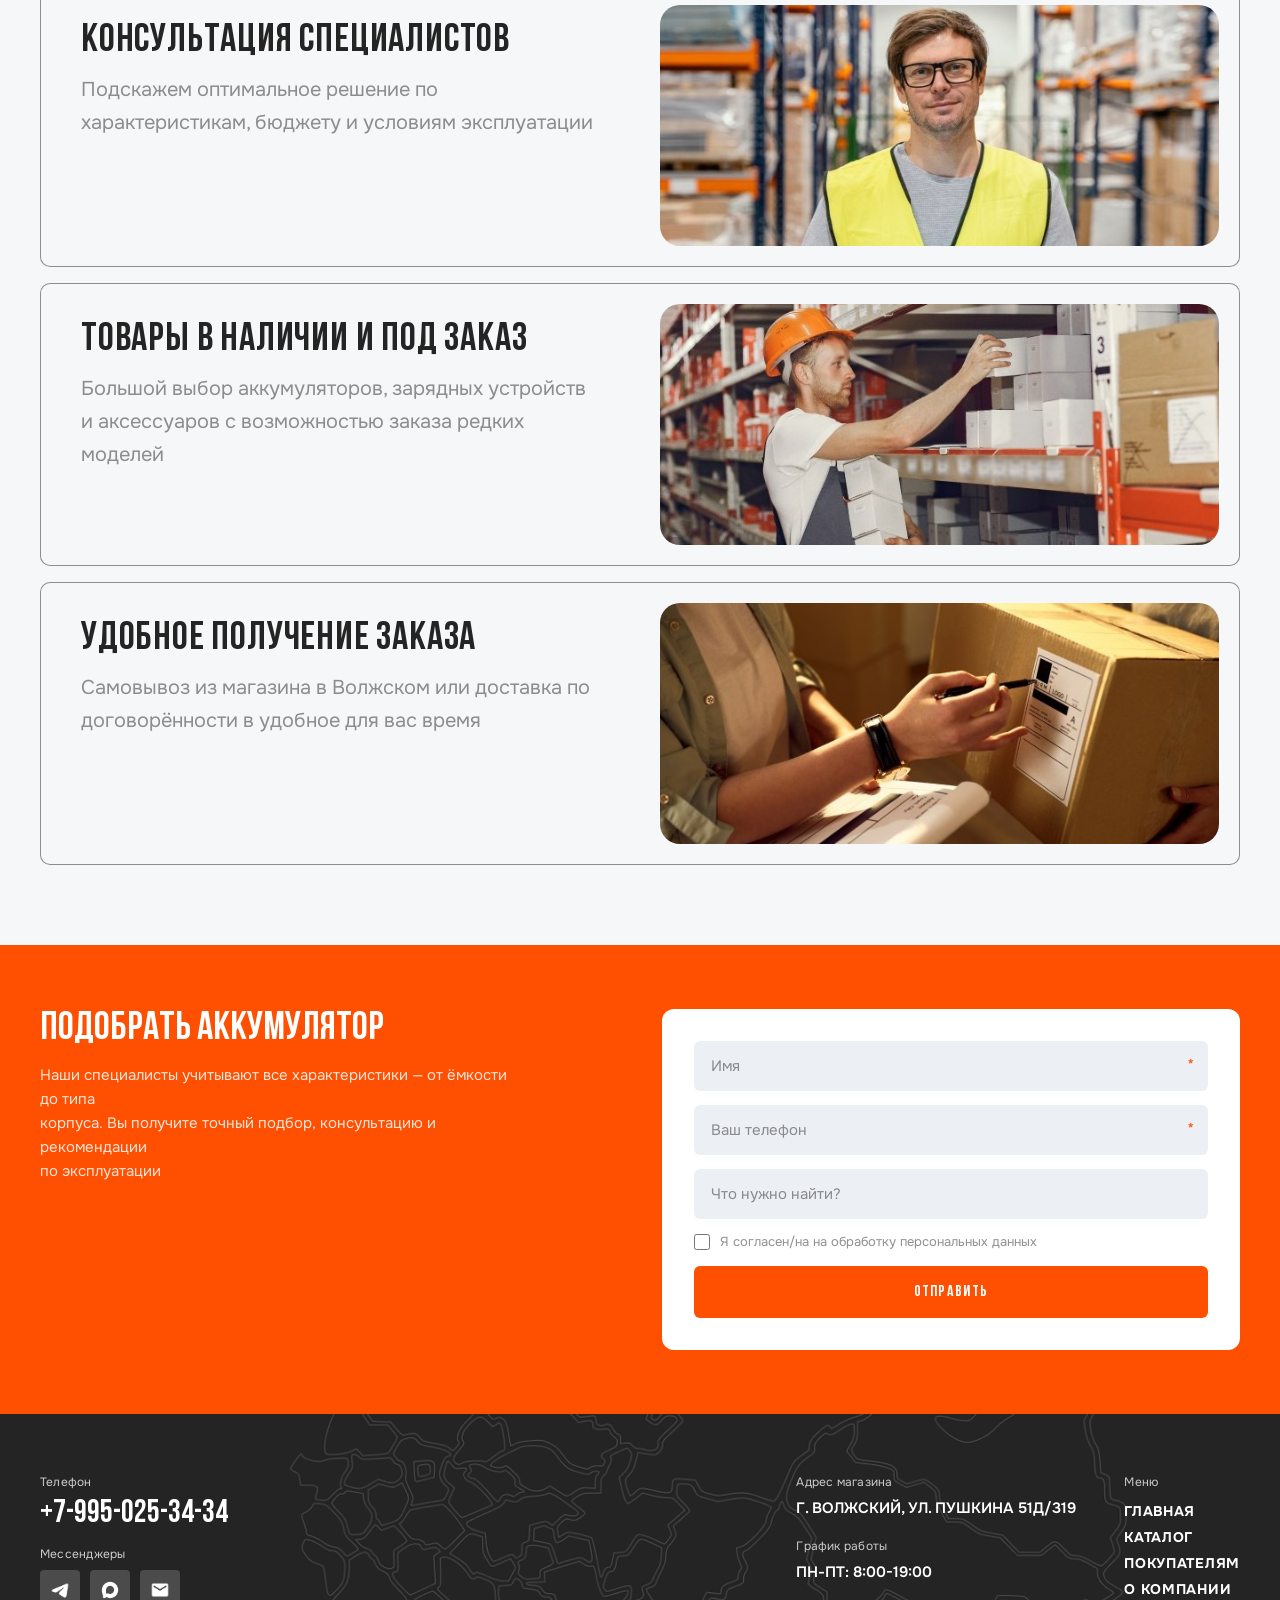
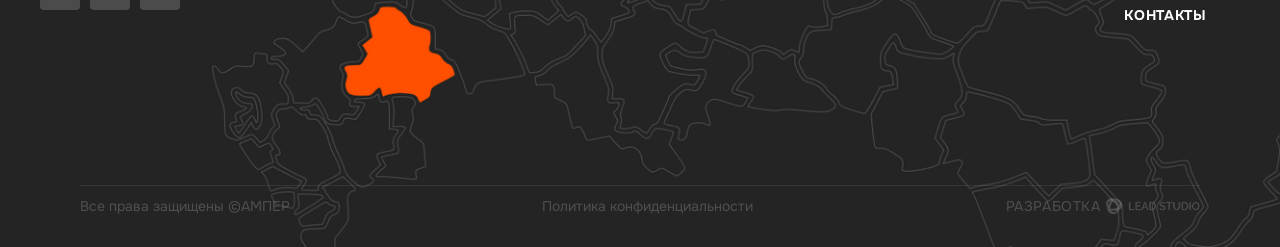
==== commit a9c4c444: "Add files via upload" ====
--- a/about.html
+++ b/about.html
@@ -74,7 +74,7 @@
 <!-- ADVANTAGES -->
 <section class="section" style="background:var(--gray-300);">
   <div class="container">
-    <h2 class="section-title about-section-heading" style="margin-bottom:36px;">Преимущества</h2>
+    <h2 class="section-title about-section-heading advantages-heading" style="margin-bottom:36px;">Преимущества</h2>
     <div class="advantages-list">
       <div class="advantage-row">
         <div class="advantage-text">
--- a/css/style.css
+++ b/css/style.css
@@ -19,7 +19,7 @@
 /* ── RESET ── */
 *, *::before, *::after { box-sizing: border-box; margin: 0; padding: 0; }
 html { scroll-behavior: smooth; }
-body { font-family: 'Onest', sans-serif; color: var(--black); background: var(--white); -webkit-font-smoothing: antialiased; }
+body { font-family: 'Onest', sans-serif; color: var(--black); background: var(--gray-300); -webkit-font-smoothing: antialiased; }
 a { text-decoration: none; color: inherit; }
 ul { list-style: none; }
 img { max-width: 100%; display: block; }
@@ -79,6 +79,9 @@
    раньше её не было, хотя в макете она есть у обеих */
 .btn-sm { height: 40px; padding: 0 20px; font-size: 14px; gap: 8px; }
 .btn-sm::after { content: '▶'; font-size: 9px; }
+/* «Читать все» (единственный .btn-outline.btn-sm на сайте) — без стрелки,
+   в отличие от «В каталог» (.btn-primary.btn-sm) */
+.btn-outline.btn-sm::after { content: none; }
 
 /* ── HEADER ── */
 .header {
@@ -145,16 +148,23 @@
 
 .search-wrap { flex: 1; max-width: 340px; position: relative; }
 .search-input {
-  width: 100%; height: 44px; padding: 0 16px 0 44px;
+  width: 100%; height: 44px; padding: 8px 16px 0 44px;
   border: 1px solid rgba(255,255,255,0.2); border-radius: 4px;
   font-size: 14px; background: rgba(255,255,255,0.18); outline: none;
   color: var(--white);
 }
-.search-input::placeholder { color: rgba(255,255,255,0.4); }
+/* по макету плейсхолдер «Поиск» — капсом, Adderley Bold 24px, сплошной
+   белый (было rgba с прозрачностью, не капс, не Adderley).
+   line-height на инпуте/плейсхолдере не влияет на вертикальное положение
+   текста в <input> в Chrome — сдвигаем через асимметричный padding-top. */
+.search-input::placeholder {
+  color: var(--white); text-transform: uppercase;
+  font-family: 'Adderley', 'Oswald', sans-serif; font-weight: 700; font-size: 24px;
+}
 .search-input:focus { border-color: var(--orange); }
 .search-icon {
   position: absolute; left: 14px; top: 50%; transform: translateY(-50%);
-  color: rgba(255,255,255,0.4); display: flex; pointer-events: none;
+  color: var(--white); display: flex; pointer-events: none;
 }
 .search-icon svg { width: 18px; height: 18px; }
 
@@ -162,7 +172,16 @@
 .nav a { font-size: 14px; font-weight: 500; color: var(--white); transition: color 0.2s; }
 .nav a:hover, .nav a.active { color: var(--orange); }
 .nav-dropdown { position: relative; }
-.nav-dropdown > a::after { content: ' ▾'; font-size: 10px; }
+/* символ ▾ через системный шрифт (Adderley его не содержит) на 10-16px не
+   растёт физически — упирается в хинтинг шрифта, увеличение font-size не
+   давало видимого эффекта. CSS-треугольник border-трюком — размер зависит
+   только от border-width, без сюрпризов шрифтового рендеринга. */
+.nav-dropdown > a::after {
+  content: ''; display: inline-block; margin-left: 6px; vertical-align: middle;
+  width: 0; height: 0;
+  border-left: 9px solid transparent; border-right: 9px solid transparent;
+  border-top: 11px solid currentColor;
+}
 .nav-dropdown-menu {
   display: none; position: absolute; top: 100%; left: 0;
   padding-top: 8px;
@@ -251,6 +270,16 @@
 .search-overlay .search-empty { color: rgba(255,255,255,0.5); }
 
 .breadcrumb { padding: 12px 0; font-size: 13px; color: var(--black-50); }
+/* строка крошки+телефон на delivery.html (no-hero-page): на десктопе
+   телефон здесь скрыт (уже есть в шапке), на мобильном — в один ряд с
+   крошками, дублирующий телефон из шапки прячется (тот же паттерн, что
+   и .inner-hero-crumbs-row на about/услуги) */
+.page-crumbs-row {
+  width: 100%; max-width: 1600px; margin: 0 auto; padding: 0 40px;
+  display: flex; align-items: center; justify-content: space-between; gap: 16px;
+}
+.page-crumbs-row .breadcrumb .container { padding: 0; max-width: none; margin: 0; }
+.page-crumbs-phone { display: none; }
 /* На страницах без баннера (каталог, товар, статьи, контакты, доставка)
    шапке не на что накладываться — тёмного фонового фото нет. Поэтому она
    не прозрачная поверх картинки, а sticky и светлая, и все цвета внутри
@@ -258,7 +287,7 @@
    фоне — обратный набор от шапки на hero-страницах. */
 .no-hero-page .header {
   position: sticky;
-  background: var(--white);
+  background: var(--gray-300);
   border-bottom: 1px solid var(--gray-400);
 }
 /* по макету адрес/почта в этом блоке — сплошным чёрным (#242424), не
@@ -274,8 +303,8 @@
 .no-hero-page .btn-catalog { background: var(--black); color: var(--white); }
 .no-hero-page .btn-catalog:hover { background: var(--orange); color: var(--white); }
 .no-hero-page .search-input { background: var(--gray-400); border-color: var(--gray-100); color: var(--black); }
-.no-hero-page .search-input::placeholder { color: var(--black-50); }
-.no-hero-page .search-icon { color: var(--black-50); }
+.no-hero-page .search-input::placeholder { color: var(--black); }
+.no-hero-page .search-icon { color: var(--black); }
 .no-hero-page .header-phone { color: var(--black); border-color: var(--black); }
 .no-hero-page .header-phone:hover { background: var(--black); color: var(--white); }
 .breadcrumb a { color: var(--black-50); }
@@ -378,7 +407,7 @@
 .product-badge {
   position: absolute; top: 10px; left: 10px; z-index: 1;
   background: transparent; color: var(--black); font-size: 11px; font-weight: 700;
-  padding: 3px 10px; border: 1px solid var(--orange); border-radius: 20px; text-transform: uppercase; letter-spacing: 0.03em;
+  padding: 3px 10px; border: 1px solid var(--orange); border-radius: 6px; text-transform: uppercase; letter-spacing: 0.03em;
 }
 .product-card-body { padding: 16px; }
 .product-card-name { font-weight: 600; font-size: 14px; margin-bottom: 12px; line-height: 1.4; text-transform: uppercase; }
@@ -398,9 +427,9 @@
 /* иллюстрация из макета — карточка в Figma 500×588, иконка занимает
    большую часть высоты (было 150px, из-за чего карточка выглядела
    низкой и с непропорционально маленькой картинкой) */
-.service-ill { height: 320px; width: auto; object-fit: contain; margin-bottom: 20px; }
+.service-ill { display: block; height: 320px; width: auto; object-fit: contain; margin: 0 auto 20px; }
 /* H4 по таблице Typography: Onest SemiBold 24px десктоп / Adderley Bold 16px моб. */
-.service-name { font-family: 'Onest', sans-serif; font-weight: 600; font-size: 24px; margin-bottom: 10px; }
+.service-name { display: block; font-family: 'Onest', sans-serif; font-weight: 600; font-size: 24px; margin-bottom: 10px; }
 .service-desc { font-size: 14px; color: var(--black-50); line-height: 1.55; margin-bottom: 20px; }
 
 /* ── CTA BANNER ── */
@@ -409,7 +438,9 @@
    форма выше текстового блока, и текст «плавал» ниже верхнего края.
    Колонки не 1:1 — по макету текст прижат к левому краю уже узкой
    колонкой, форма заметно шире и прижата к правому краю. */
-.cta-inner { display: grid; grid-template-columns: 2fr 3fr; gap: 140px; align-items: start; }
+/* 5fr 6fr вместо 2fr 3fr — по макету текстовая колонка чуть шире, иначе
+   описание переносится раньше нужного места (см. .cta-desc-break ниже) */
+.cta-inner { display: grid; grid-template-columns: 5fr 6fr; gap: 140px; align-items: start; }
 .cta-title { font-family: 'Adderley', 'Oswald', sans-serif; font-weight: 700; font-size: 40px; text-transform: uppercase; color: var(--white); margin-bottom: 14px; }
 .cta-desc { font-size: 15px; color: rgba(255,255,255,0.85); line-height: 1.6; }
 .cta-form { background: var(--white); border-radius: 12px; padding: 32px; }
@@ -429,20 +460,26 @@
 .form-submit:hover { background: #e54500; }
 
 /* ── ARTICLES ── */
-.articles-grid { display: grid; grid-template-columns: repeat(4, 1fr); gap: 24px; }
+.articles-grid { display: grid; grid-template-columns: repeat(4, 1fr); gap: 10px; }
 /* карточка — flex-колонка, чтобы «Подробнее» у всех прижималось к низу
    и ряд не выглядел рваным при разной длине заголовков */
 /* по макету рамка карточки заметнее — var(--gray-100) #CBCBCB, а не
    почти невидимый var(--gray-400); толщина та же (1px), но контраст выше */
-.article-card { border-radius: 10px; overflow: hidden; border: 1px solid var(--gray-100); background: var(--white); transition: all 0.2s; display: flex; flex-direction: column; }
+.article-card { border-radius: 10px; overflow: hidden; border: 1px solid var(--gray-100); background: var(--white); transition: all 0.2s; display: flex; flex-direction: column; cursor: pointer; }
 .article-card:hover { box-shadow: 0 6px 24px rgba(0,0,0,0.1); transform: translateY(-2px); }
-.article-card-img { width: 100%; height: 160px; object-fit: cover; background: var(--gray-300); flex-shrink: 0; }
-.article-card-img-placeholder { width: 100%; height: 160px; background: linear-gradient(135deg, #3d1500, #242424); flex-shrink: 0; }
+/* по макету картинка НЕ во всю ширину карточки — отступ 18px по бокам
+   (тот же, что и у .article-card-body ниже) и 20px сверху, плюс свой
+   border-radius:10px отдельно от рамки карточки. Пропорция в макете
+   336×171 ≈ 1.96:1 — держим через aspect-ratio, чтобы не зависеть от
+   точной ширины карточки на разных экранах. */
+.article-card-img, .article-card-img-placeholder {
+  width: auto; margin: 20px 18px 0; border-radius: 10px;
+  aspect-ratio: 336 / 171; object-fit: cover;
+  background: var(--gray-300); flex-shrink: 0;
+}
 .article-card-body { padding: 18px 18px 20px; display: flex; flex-direction: column; flex: 1; }
-.article-card-title { font-weight: 700; font-size: 14px; line-height: 1.45; margin-bottom: 10px; text-transform: uppercase; }
-/* в блоке «Полезные статьи» на главной первая карточка выделена
-   оранжевым заголовком — только там, не в общем списке статей */
-#articles-mount .article-card:first-child .article-card-title { color: var(--orange); }
+.article-card-title { font-weight: 700; font-size: 14px; line-height: 1.45; margin-bottom: 10px; text-transform: uppercase; color: var(--black); transition: color 0.25s ease; }
+.article-card:hover .article-card-title { color: var(--orange); }
 .article-card-text { font-size: 13px; color: var(--black-50); line-height: 1.55; margin-bottom: 14px; flex: 1; }
 
 /* ── MAP BLOCK ── */
@@ -454,19 +491,31 @@
    ссылку Яндекс.Карт «Открыть в Яндекс картах» под виджетом */
 .map-info {
   position: absolute; left: 24px; bottom: 56px; z-index: 1;
-  background: var(--white); border-radius: 12px; padding: 28px 32px;
-  display: flex; flex-direction: column; gap: 8px; width: 280px;
+  background: var(--white); border-radius: 12px; padding: 20px;
+  /* был ещё gap:8px на контейнере ПОВЕРХ margin-bottom у .map-city/.map-rating —
+     отступы складывались, реальный зазор был больше, чем казалось */
+  display: flex; flex-direction: column; width: 280px;
   box-shadow: 0 8px 24px rgba(0,0,0,0.15);
 }
-.map-city { display: flex; align-items: center; gap: 6px; font-family: 'Adderley', 'Oswald', sans-serif; font-weight: 700; font-size: 22px; text-transform: uppercase; margin-bottom: 4px; }
+/* по макету «Волжский» — обычным регистром, не капсом. Убирать
+   text-transform:uppercase было недостаточно — у шрифта Adderley нет
+   строчных букв (рендерит капителью независимо от регистра исходного
+   текста), поэтому сменил семейство на Onest (как в остальном тексте) */
+.map-city { display: flex; align-items: center; gap: 6px; font-family: 'Onest', sans-serif; font-weight: 700; font-size: 22px; margin-bottom: 6px; }
 .map-city-badge { flex-shrink: 0; }
-.map-rating { display: flex; align-items: center; gap: 8px; font-size: 14px; color: var(--black-50); margin-bottom: 20px; }
+.map-rating { display: flex; align-items: center; gap: 8px; font-size: 14px; color: var(--black-50); margin-bottom: 12px; }
+/* общий .btn (52px/24px после правки типографики) в компактной карточке
+   280px смотрелся непропорционально крупным — уменьшаем только здесь */
+/* .map-info — flex-колонка, кнопка по умолчанию растягивается на всю
+   ширину (align-self:stretch); по макету она по размеру текста, не во
+   всю карточку */
+.map-info .btn { height: 44px; font-size: 15px; align-self: flex-start; }
 .stars { color: #ffc107; font-size: 14px; }
 .map-frame { position: absolute; inset: 0; background: var(--gray-400); display: flex; align-items: center; justify-content: center; font-size: 14px; color: var(--black-50); overflow: hidden; }
 .map-frame iframe { width: 100%; height: 100%; border: none; position: absolute; inset: 0; }
 
 /* ── FOOTER ── */
-.footer { background: var(--black); color: var(--white); padding: 0; position: relative; overflow: hidden; min-height: 320px; }
+.footer { background: var(--black); color: var(--white); padding: 0; position: relative; overflow: hidden; }
 .footer-map-wrap { position: absolute; inset: 0; z-index: 0; }
 .footer-map-img { width: 100%; height: 100%; object-fit: cover; object-position: center; display: block; }
 .footer-content { position: relative; z-index: 1; padding-top: 60px; padding-bottom: 32px; }
@@ -493,10 +542,10 @@
 .footer-logo .logo-bolt { color: var(--orange); }
 .footer-phone-big { font-family: 'Adderley', 'Oswald', sans-serif; font-weight: 700; font-size: 32px; color: var(--white); margin-bottom: 16px; display: block; }
 .footer-phone-big:hover { color: var(--orange); }
-.footer-messengers { display: flex; gap: 10px; margin-bottom: 0; }
+.footer-messengers { display: flex; gap: 10px; margin-bottom: 160px; }
 /* в макете кнопки залиты серым, не обведены рамкой */
 .footer-messenger {
-  width: 40px; height: 40px; border-radius: 10px; border: none;
+  width: 40px; height: 40px; border-radius: 4px; border: none;
   display: flex; align-items: center; justify-content: center;
   transition: all 0.2s; color: var(--white); background: rgba(255,255,255,0.18);
 }
@@ -510,11 +559,18 @@
 .footer-nav a { display: block; font-size: 14px; font-weight: 700; text-transform: uppercase; letter-spacing: 0.05em; color: var(--white); padding: 4px 0; transition: color 0.2s; }
 .footer-nav a:hover { color: var(--orange); }
 /* по макету текст низа футера светлее (белый 20%, а не 40%) и чуть крупнее (14px) */
-.footer-bottom { padding-top: 24px; border-top: 1px solid rgba(255,255,255,0.08); display: flex; justify-content: space-between; align-items: center; font-size: 14px; color: rgba(255,255,255,0.2); flex-wrap: wrap; gap: 12px; margin-top: 32px; }
+/* margin-top (зазор до тонкой линии-разделителя) + padding-top (после
+   линии до текста) визуально воспринимаются как ОДИН общий отступ —
+   в сумме должно быть 26px, не 26 у одного из двух */
+.footer-bottom { padding-top: 11px; border-top: 1px solid rgba(255,255,255,0.08); display: flex; justify-content: space-between; align-items: center; font-size: 14px; color: rgba(255,255,255,0.2); flex-wrap: wrap; gap: 12px; margin-top: 15px; }
 .footer-bottom a { color: rgba(255,255,255,0.2); }
 .footer-bottom a:hover { color: var(--white); }
 .footer-credit { display: flex; align-items: center; gap: 6px; text-transform: uppercase; letter-spacing: 0.04em; }
-.footer-credit-icon { width: 10px; height: 10px; background: var(--orange); transform: rotate(45deg); border-radius: 2px; flex-shrink: 0; }
+.footer-credit a { display: flex; align-items: center; gap: 4px; }
+.footer-credit-logo { height: 16px; width: auto; flex-shrink: 0; }
+/* крутится только иконка-значок, не текстовый логотип рядом */
+.footer-credit-icon-img { height: 16px; width: auto; flex-shrink: 0; transition: transform 0.5s ease; }
+.footer-credit a:hover .footer-credit-icon-img { transform: rotate(360deg); }
 
 /* ── INNER PAGE HERO ── */
 /* Крошки живут внутри героя (сверху, поверх фото), заголовок — снизу:
@@ -548,7 +604,11 @@
    медиа-запрос), а дублирующий телефон из шапки прячется */
 .inner-hero-crumbs-row {
   position: relative; z-index: 1;
-  max-width: 1600px; margin: 0 auto; padding: 0 40px;
+  /* .inner-hero — flex-column, поэтому margin:auto здесь не центрирует
+     блок целиком по-обычному, а сначала сжимает его по контенту (флекс-
+     авто-отступы съедают лишнее место) — из-за этого вся строка уезжала
+     в центр вместо растягивания на всю ширину. width:100% фиксирует это. */
+  width: 100%; max-width: 1600px; margin: 0 auto; padding: 0 40px;
   display: flex; align-items: center; justify-content: space-between; gap: 16px;
 }
 .inner-hero-crumbs-row .breadcrumb .container { padding: 0; max-width: none; margin: 0; }
@@ -559,29 +619,46 @@
 .stats-row { display: flex; gap: 80px; margin-top: 12px; }
 .stat { text-align: left; }
 .stat-num { font-family: 'Adderley', 'Oswald', sans-serif; font-weight: 700; font-size: 72px; color: var(--black); line-height: 1; }
-.stat-label { font-size: 14px; color: var(--black-50); text-transform: uppercase; letter-spacing: 0.06em; margin-top: 8px; }
-
-.about-intro-row { display: grid; grid-template-columns: 1fr 2fr; gap: 60px; align-items: start; margin-bottom: 64px; }
+.stat-label { font-family: 'Adderley', 'Oswald', sans-serif; font-weight: 700; font-size: 40px; line-height: 1; color: var(--black); margin-top: 8px; }
+
+.about-intro-row { display: grid; grid-template-columns: 1fr 2fr; gap: 60px; align-items: start; }
 
 /* заголовки «О компании»/«Преимущества» — по макету крупнее общего .section-title */
 .about-section-heading { font-size: 52px; }
 
 /* ── ADVANTAGES ── */
+/* заголовок «Преимущества» тоже прилипает — с меньшим top, чем у карточек,
+   поэтому остаётся виден поверх них, пока не проскроллится весь блок
+   (containing block для sticky — .container, общий с .advantages-list) */
+.advantages-heading { position: sticky; top: 100px; z-index: 5; background: var(--gray-300); }
+/* карточки «наезжают» друг на друга при скролле: каждая следующая —
+   position:sticky с чуть большим top и более высоким z-index, поэтому
+   останавливается чуть ниже предыдущей и перекрывает её сверху */
 .advantages-list { display: flex; flex-direction: column; gap: 16px; }
 .advantage-row {
   display: grid; grid-template-columns: 1fr 1fr; gap: 0;
-  border: 1px solid var(--gray-400); border-radius: 12px; overflow: hidden; background: var(--white);
+  border: 1px solid var(--black-50); border-radius: 10px; overflow: hidden; background: var(--gray-300);
   min-height: 281px;
-}
-.advantage-text { padding: 36px 40px; display: flex; flex-direction: column; justify-content: center; }
-.advantage-title { font-family: 'Adderley', 'Oswald', sans-serif; font-weight: 700; font-size: 18px; text-transform: uppercase; margin-bottom: 12px; color: var(--black); letter-spacing: 0.02em; }
-.advantage-desc { font-size: 14px; color: var(--black-50); line-height: 1.65; }
+  position: sticky;
+}
+.advantage-row:nth-child(1) { top: 128px; z-index: 1; }
+.advantage-row:nth-child(2) { top: 148px; z-index: 2; }
+.advantage-row:nth-child(3) { top: 168px; z-index: 3; }
+.advantage-row:nth-child(4) { top: 188px; z-index: 4; }
+.advantage-text { padding: 36px 40px; display: flex; flex-direction: column; justify-content: flex-start; }
+.advantage-title { font-family: 'Adderley', 'Oswald', sans-serif; font-weight: 700; font-size: 40px; text-transform: uppercase; margin-bottom: 12px; color: var(--black); letter-spacing: 0.02em; }
+.advantage-desc { font-size: 20px; color: var(--black-50); line-height: 1.65; }
+/* по макету фото не на всю ширину карточки, а с отступом 20px со всех
+   сторон и собственным скруглением 20px, а не во всю карточку */
 .advantage-img { position: relative; overflow: hidden; min-height: 281px; }
-.advantage-img img { position: absolute; inset: 0; width: 100%; height: 100%; object-fit: cover; }
+.advantage-img img { position: absolute; inset: 20px; width: calc(100% - 40px); height: calc(100% - 40px); border-radius: 20px; object-fit: cover; }
 
 /* ── DELIVERY PAGE ── */
-.delivery-section { padding: 80px 0; background: var(--gray-300); }
-.delivery-row { display: grid; grid-template-columns: 1fr 2fr; gap: 80px; padding: 64px 0; align-items: start; }
+.delivery-section { padding: 0 0 80px; background: var(--gray-300); }
+.delivery-row { display: grid; grid-template-columns: 1fr 2fr; gap: 80px; padding: 40px 0; align-items: start; }
+/* верхний паддинг секции раньше складывался с паддингом первой строки —
+   теперь заданы напрямую те самые 45px над «ДОСТАВКА», а не сумма двух отступов */
+.delivery-row:first-child { padding-top: 45px; }
 /* H2 по таблице Typography = 56px десктоп / 32px моб. (override ниже) */
 .delivery-label { font-family: 'Adderley', 'Oswald', sans-serif; font-weight: 700; font-size: 56px; text-transform: uppercase; color: var(--black); padding-top: 8px; }
 .delivery-content-title { font-family: 'Adderley', 'Oswald', sans-serif; font-weight: 700; font-size: 22px; text-transform: uppercase; margin-bottom: 16px; }
@@ -596,8 +673,14 @@
 .services-page-grid { display: grid; grid-template-columns: 1fr 1fr; gap: 10px; }
 /* по замечаниям дизайнера: меньше отступы внутри карточки, картинка занимает
    больше места (колонка шире, было 240px) */
-.service-page-card { border: 1px solid var(--gray-400); border-radius: 10px; padding: 18px; display: grid; grid-template-columns: 1fr 300px; gap: 16px; align-items: center; background: var(--white); }
-.service-page-icon-wrap { background: var(--gray-400); border-radius: 8px; display: flex; align-items: center; justify-content: center; height: 220px; font-size: 64px; padding: 10px; }
+.service-page-card { border: 1px solid var(--gray-400); border-radius: 10px; padding: 18px 18px 20px; display: grid; grid-template-columns: 1fr 300px; gap: 16px; align-items: center; background: var(--white); }
+/* заголовок и текст-ссылка внизу кликабельны и красятся в оранжевый при
+   наведении на всю карточку; ссылка прижата к низу через margin-top:auto,
+   чтобы быть на одном уровне во всех карточках независимо от длины описания */
+.service-page-card-body { display: flex; flex-direction: column; align-self: stretch; }
+.service-page-card-body .btn-link { margin-top: auto; }
+.service-page-card:hover .service-name, .service-page-card:hover .btn-link { color: var(--orange); }
+.service-page-icon-wrap { background: var(--gray-400); border-radius: 8px; display: flex; align-items: center; justify-content: center; height: 220px; font-size: 64px; padding: 36px; }
 .service-page-icon-wrap img { max-height: 100%; max-width: 100%; object-fit: contain; }
 
 /* ── CONTACTS PAGE ──
@@ -627,14 +710,16 @@
    и давал двойной отступ 72px вместо ~30px, как в макете — оставляем только нижний */
 /* toolbar (воронка+сортировка) и сайдбар — левая колонка (2 строки);
    плитки разделов и сетка товаров — правая колонка (тоже 2 строки) */
-.catalog-layout { display: grid; grid-template-columns: 260px 1fr; gap: 40px; padding: 0 0 48px; }
-.catalog-toolbar { grid-column: 1; grid-row: 1; margin-bottom: 24px; }
+.catalog-layout { display: grid; grid-template-columns: 260px 1fr; gap: 10px; padding: 0 0 48px; align-items: start; }
+/* левая колонка (тулбар+сайдбар) и правая (плитки+товары) — каждая свой
+   flex-контейнер, не общий грид с плитками: раньше .catalog-toolbar и
+   .cat-tiles делили одну строку грида, и высота высокой плитки навязывала
+   пустой отступ перед сайдбаром (тот делил СВОЮ строку с .cat-main) */
+.catalog-sidebar-col { display: flex; flex-direction: column; gap: 10px; }
+.catalog-content-col { display: flex; flex-direction: column; }
 .catalog-toolbar .filter-toggle-btn { display: none; }
-#sidebar { grid-column: 1; grid-row: 2; }
-.cat-tiles { grid-column: 2; grid-row: 1; }
-.cat-main { grid-column: 2; grid-row: 2; }
-.sidebar { background: var(--white); }
-.sidebar-section { border-bottom: 1px solid var(--gray-400); padding: 20px 0; }
+.sidebar { background: var(--gray-400); border-radius: 8px; padding: 20px; }
+.sidebar-section { border-bottom: 1px solid var(--gray-100); padding: 20px 0; }
 .sidebar-title { display: flex; justify-content: space-between; align-items: center; font-weight: 700; font-size: 15px; margin-bottom: 14px; cursor: pointer; }
 .sidebar-title::after { content: '▲'; font-size: 10px; color: var(--black-50); transition: transform 0.2s; }
 .sidebar-title.collapsed::after { transform: rotate(180deg); }
@@ -667,8 +752,9 @@
 .catalog-empty { text-align: center; padding: 64px 20px; border: 1px dashed var(--gray-100); border-radius: 12px; }
 .catalog-empty-title { font-family: 'Adderley', 'Oswald', sans-serif; font-weight: 700; font-size: 22px; text-transform: uppercase; margin-bottom: 8px; }
 .catalog-empty p { font-size: 14px; color: var(--black-50); margin-bottom: 20px; }
-.catalog-count { font-family: 'Adderley', 'Oswald', sans-serif; font-weight: 700; font-size: 28px; text-transform: uppercase; margin-bottom: 32px; }
-.catalog-count span { font-size: 16px; font-weight: 400; font-family: 'Onest', sans-serif; color: var(--black-50); margin-left: 8px; vertical-align: top; }
+/* по макету (Typography 1600/H2): 56px, margin-top 45px (до крошек), margin-bottom 40px (до сортировки) — было 28px/0/32px */
+.catalog-count { font-family: 'Adderley', 'Oswald', sans-serif; font-weight: 700; font-size: 56px; line-height: 1; text-transform: uppercase; margin-top: 45px; margin-bottom: 40px; }
+.catalog-count span { font-size: 16px; font-weight: 400; font-family: 'Onest', sans-serif; color: var(--black-50); margin-left: 4px; vertical-align: top; }
 /* ── СОРТИРОВКА (свой выпадающий список, как в макете) ── */
 .sort { position: relative; }
 .sort-label {
@@ -717,7 +803,8 @@
    от иконки-воронки на всю оставшуюся ширину), а сам виджет — по ширине
    содержимого, не 100% */
 .catalog-toolbar { display: flex; align-items: center; justify-content: space-between; gap: 12px; }
-.catalog-toolbar .catalog-sort { flex: 0 1 auto; min-width: 0; margin-bottom: 0; }
+.catalog-toolbar #catalog-sort-mount { flex: 1 1 auto; min-width: 0; }
+.catalog-toolbar .catalog-sort { flex: 1 1 auto; min-width: 0; margin-bottom: 0; }
 .catalog-sort { margin-bottom: 24px; }
 .catalog-sort .sort-btn {
   width: 100%; justify-content: space-between; align-items: flex-start;
@@ -737,12 +824,12 @@
 .filter-btn { display: none; width: 100%; height: 44px; background: var(--orange); color: var(--white); font-family: 'Adderley', 'Oswald', sans-serif; font-weight: 700; font-size: 15px; text-transform: uppercase; letter-spacing: 0.04em; border-radius: 6px; border: none; cursor: pointer; margin-top: 20px; transition: background 0.2s; }
 .filter-btn:hover { background: #e54500; }
 /* Плитки разделов над сеткой товаров */
-.cat-tiles { display: grid; grid-template-columns: repeat(3, 1fr); gap: 16px; margin-bottom: 28px; }
+.cat-tiles { display: grid; grid-template-columns: repeat(3, 1fr); gap: 10px; margin-bottom: 20px; }
 /* по макету иконка и подпись у левого края плитки, а не по центру */
 .cat-tile {
   display: flex; flex-direction: column; align-items: flex-start; justify-content: center; gap: 8px;
   padding: 20px 24px; min-height: 110px;
-  background: var(--gray-300); border: 1px solid transparent; border-radius: 10px;
+  background: var(--gray-400); border: 1px solid transparent; border-radius: 10px;
   font-family: 'Adderley', 'Oswald', sans-serif; font-weight: 700; font-size: 14px;
   text-transform: uppercase; letter-spacing: 0.04em; text-align: left;
   transition: all 0.25s ease;
@@ -750,12 +837,12 @@
 .cat-tile-icon { height: 46px; width: auto; object-fit: contain; transition: transform 0.3s ease; }
 .cat-tile:hover { border-color: var(--orange); background: var(--white); box-shadow: 0 8px 28px rgba(255,79,0,0.1); }
 .cat-tile:hover .cat-tile-icon { transform: scale(1.12); }
-.cat-tile.active { background: var(--gray-300); border: 2px solid var(--orange); }
+.cat-tile.active { background: var(--gray-400); border: 2px solid var(--orange); }
 
 /* Шапка сайдбара фильтров */
 .filter-head { display: flex; align-items: center; justify-content: space-between; padding-bottom: 12px; }
-.filter-head-title { display: flex; align-items: center; gap: 8px; font-family: 'Adderley', 'Oswald', sans-serif; font-weight: 700; font-size: 18px; text-transform: uppercase; }
-.filter-head-title svg { width: 18px; height: 18px; flex-shrink: 0; }
+.filter-head-title { display: flex; align-items: center; gap: 8px; font-family: 'Onest', sans-serif; font-weight: 600; font-size: 20px; line-height: 1; letter-spacing: 0; color: var(--black); }
+.filter-head-title svg { width: 18px; height: 18px; flex-shrink: 0; color: var(--black); }
 .filter-head-actions { display: flex; align-items: center; gap: 12px; }
 /* крестик закрытия шторки — виден только на мобиле, см. .sidebar.open ниже */
 .filter-close { display: none; }
@@ -773,27 +860,33 @@
 
 /* ── PRODUCT PAGE ── */
 .product-page { padding: 48px 0 80px; }
-/* Левая колонка скроллится, правая (блок покупки) — фиксированная */
-.product-layout { display: grid; grid-template-columns: 1fr 1fr; gap: 60px; align-items: start; }
+/* Левая колонка скроллится, правая (блок покупки) — фиксированная.
+   По девпанели (карточка 805×509 при ширине фрейма 1600) колонки не 50/50,
+   а ~1.19:1 с зазором 40px, не 60 */
+.product-layout { display: grid; grid-template-columns: 1.19fr 1fr; gap: 40px; align-items: start; }
 .product-col-main { display: flex; flex-direction: column; gap: 48px; min-width: 0; }
 .product-gallery { display: flex; gap: 10px; }
-.product-thumbnails { display: flex; flex-direction: column; gap: 10px; }
+/* переключатель миниатюр — внутри карточки с фото (не отдельной колонкой
+   слева от неё), прижат к левому краю, снизу вверх (активная снизу) */
+.product-thumbnails { position: absolute; left: 24px; bottom: 24px; display: flex; flex-direction: column-reverse; gap: 10px; z-index: 1; }
 .product-thumb { width: 64px; height: 64px; border: 2px solid var(--gray-400); border-radius: 8px; overflow: hidden; cursor: pointer; transition: border-color 0.2s; background: var(--gray-300); display: flex; align-items: center; justify-content: center; }
 .product-thumb.active { border-color: var(--orange); }
 .product-thumb img { width: 100%; height: 100%; object-fit: contain; padding: 4px; }
-.product-main-img { flex: 1; background: var(--gray-300); border-radius: 12px; display: flex; align-items: center; justify-content: center; padding: 32px; min-height: 340px; position: relative; }
-.product-main-img img { max-height: 280px; object-fit: contain; }
+.product-main-img { flex: 1; background: var(--white); border-radius: 12px; display: flex; align-items: center; justify-content: center; padding: 32px; min-height: 509px; position: relative; }
+.product-main-img img { max-height: 420px; object-fit: contain; }
 .product-info { display: flex; flex-direction: column; gap: 20px; position: sticky; top: 120px; align-self: start; }
-/* H1 по таблице Typography = 64px десктоп / 36px моб. (override ниже) */
-.product-page-title { font-family: 'Adderley', 'Oswald', sans-serif; font-weight: 700; font-size: 64px; text-transform: uppercase; line-height: 1.2; }
-.product-page-desc { font-size: 14px; color: var(--black-50); line-height: 1.65; }
-.product-page-price { color: var(--orange); font-family: 'Adderley', 'Oswald', sans-serif; font-weight: 700; font-size: 18px; text-transform: uppercase; letter-spacing: 0.05em; }
+/* H2 (1600/H2) по девпанели Figma — 56px, line-height 100% */
+.product-page-title { font-family: 'Adderley', 'Oswald', sans-serif; font-weight: 700; font-size: 56px; text-transform: uppercase; line-height: 1; }
+.product-page-desc { font-size: 14px; color: var(--black-50); line-height: 1.1; }
+/* .product-info — flex-колонка с общим gap:20px; здесь нужен именно 10px
+   над ценой, поэтому компенсируем разницу отрицательным отступом */
+.product-page-price { color: var(--orange); font-family: 'Adderley', 'Oswald', sans-serif; font-weight: 700; font-size: 18px; text-transform: uppercase; letter-spacing: 0.05em; margin-top: -10px; margin-bottom: 58px; }
 .product-delivery-row { display: flex; gap: 12px; }
 /* вся плитка кликабельна */
 .product-delivery-item {
   flex: 1; display: flex; flex-direction: column; align-items: flex-start; gap: 8px;
   font-size: 12px; color: var(--black-50); text-align: left;
-  padding: 14px 10px; border: 1px solid var(--gray-400); border-radius: 8px;
+  padding: 14px 10px; background: var(--white); border: 1px solid var(--gray-400); border-radius: 10px;
   transition: all 0.2s ease; cursor: pointer;
 }
 .product-delivery-item:hover { border-color: var(--orange); color: var(--black); box-shadow: 0 6px 20px rgba(255,79,0,0.1); }
@@ -805,7 +898,7 @@
 }
 .product-delivery-icon svg { width: 20px; height: 20px; }
 .product-phone-btn { width: 52px; padding: 0; display: flex; align-items: center; justify-content: center; flex-shrink: 0; }
-.product-phone-btn svg { width: 20px; height: 20px; }
+.product-phone-btn svg { width: 28px; height: 28px; }
 .specs-table { width: 100%; border-collapse: collapse; }
 .specs-table tr { border-bottom: 1px solid var(--gray-300); }
 .specs-table td { padding: 12px 0; font-size: 14px; }
@@ -813,11 +906,16 @@
 .specs-table td:last-child { font-weight: 600; text-align: right; }
 .similar-title { font-family: 'Adderley', 'Oswald', sans-serif; font-weight: 700; font-size: 28px; text-transform: uppercase; margin: 64px 0 32px; display: flex; justify-content: space-between; align-items: center; }
 .slider-nav { display: flex; gap: 10px; }
-.slider-btn { width: 40px; height: 40px; border: none; border-radius: 6px; display: flex; align-items: center; justify-content: center; cursor: pointer; transition: all 0.2s; }
-.slider-btn-prev { background: var(--gray-400); color: var(--gray-100); }
-.slider-btn-prev:disabled { cursor: default; }
+.slider-btn { width: 32px; height: 32px; border: none; border-radius: 4px; display: flex; align-items: center; justify-content: center; cursor: pointer; transition: all 0.2s; }
+.slider-btn svg { width: 14px; height: 14px; }
+/* по исходнику Button.png/Button (1).png — фон gray-100 с белой стрелкой,
+   при наведении/нажатии — orange, как и остальные интерактивные элементы */
+.slider-btn-prev { background: var(--gray-100); color: var(--white); }
+.slider-btn-prev:not(:disabled):hover, .slider-btn-prev:not(:disabled):active { background: var(--orange); }
+.slider-btn-prev:disabled { cursor: default; opacity: 0.5; }
 .slider-btn-next { background: var(--orange); color: var(--white); }
 .slider-btn-next:hover { background: #e54500; }
+.slider-btn-next:active { background: #cc3d00; }
 
 /* ── ARTICLE PAGE ── */
 /* row-gap:0 отдельно от column-gap — иначе построчный зазор грида складывался
@@ -855,11 +953,11 @@
 .see-also { grid-column: 1 / -1; margin-top: 60px; }
 .see-also-title { font-family: 'Adderley', 'Oswald', sans-serif; font-weight: 700; font-size: 24px; text-transform: uppercase; margin-bottom: 24px; }
 /* карточки «Смотрите также» — компактнее, чем стандартная сетка статей */
-.see-also .articles-grid { gap: 14px; }
+.see-also .articles-grid { gap: 10px; }
 
 /* ── ARTICLES LIST PAGE ── */
 .articles-page-section { background: var(--gray-300); padding-bottom: 64px; }
-.articles-page-grid { display: grid; grid-template-columns: repeat(4, 1fr); gap: 24px; }
+.articles-page-grid { display: grid; grid-template-columns: repeat(4, 1fr); gap: 10px; }
 .articles-page-header { display: flex; align-items: flex-end; gap: 20px; padding: 48px 0 32px; }
 /* H1 по таблице Typography = 64px десктоп / 36px моб. (override ниже) */
 .articles-page-title { font-family: 'Adderley', 'Oswald', sans-serif; font-weight: 700; font-size: 64px; text-transform: uppercase; }
@@ -910,7 +1008,7 @@
 .text-orange { color: var(--orange); }
 .text-gray { color: var(--black-50); }
 .mt-8 { margin-top: 8px; } .mt-16 { margin-top: 16px; } .mt-24 { margin-top: 24px; } .mt-32 { margin-top: 32px; } .mt-40 { margin-top: 40px; } .mt-48 { margin-top: 48px; } .mb-8 { margin-bottom: 8px; } .mb-16 { margin-bottom: 16px; } .mb-24 { margin-bottom: 24px; } .mb-32 { margin-bottom: 32px; }
-.inline-badge { display: inline-block; background: transparent; color: var(--orange); border: 1px solid var(--orange); font-size: 11px; font-weight: 700; padding: 3px 10px; border-radius: 20px; text-transform: uppercase; }
+.inline-badge { display: inline-block; background: transparent; color: var(--black); border: 1px solid var(--orange); font-size: 11px; font-weight: 700; padding: 3px 10px; border-radius: 6px; text-transform: uppercase; }
 /* заглушка вместо незагрузившегося фото товара */
 .img-fallback { display: flex; align-items: center; justify-content: center; font-size: 56px; opacity: 0.22; line-height: 1; }
 .product-thumb .img-fallback { font-size: 24px; }
@@ -941,6 +1039,10 @@
   /* Button text по таблице = 16px на моб. (на десктопе .btn теперь 24px) */
   .btn { font-size: 16px; }
   .hero-title { font-size: 36px; line-height: 1; }
+  /* принудительный перенос подзаголовка после «— » — только для десктопа,
+     на мобильном перенос остаётся свободным (был 3 строки, с этим br стало
+     бы 4) */
+  .hero-subtitle-break { display: none; }
   /* по таблице Typography (H2 моб. = 32px), было 24px */
   .section-title { font-size: 32px; }
   .about-section-heading { font-size: 30px; }
@@ -1000,6 +1102,11 @@
   .inner-hero-phone { display: inline-flex; font-size: 13px; padding: 6px 12px; }
   /* заголовок услуг — 3 строки по макету вместо свободного переноса */
   .services-title-break { display: block; }
+  /* то же самое для delivery.html (no-hero-page): телефон в один ряд с
+     крошками, дублирующий телефон из шапки прячется */
+  body:has(.page-crumbs-row) .header-main .header-phone:not(.page-crumbs-phone) { display: none; }
+  .page-crumbs-row { padding: 0 16px; }
+  .page-crumbs-phone { display: inline-flex; font-size: 13px; padding: 6px 12px; }
   /* Кнопка каталога на .no-hero-page (см. выше, не в медиа-запросе) уже
      чёрная с белой иконкой и на мобильном — специально проверено по макету
      Каталог.png, доп. override здесь не нужен (более ранняя попытка сделать
@@ -1119,17 +1226,19 @@
   .cta-banner { padding: 32px 0; }
   .cta-inner { grid-template-columns: 1fr; gap: 24px; }
   .cta-form { padding: 20px; }
+  /* принудительный перенос описания — только для десктопной ширины
+     колонки, на мобильном (узкая колонка) перенос остаётся свободным */
+  .cta-desc-break { display: none; }
 
   /* ARTICLES — 1 колонка: в две заголовки рвались на 5 строк */
   .articles-grid { grid-template-columns: 1fr; gap: 12px; }
   .articles-page-grid { grid-template-columns: 1fr; gap: 12px; }
-  .article-card-img, .article-card-img-placeholder { height: 150px; }
 
   /* MAP — на мобиле карточка не помещается плавающей поверх узкой карты,
      занимает всю ширину снизу */
   .map-section { padding: 32px 0; }
   .map-inner { border-radius: 12px; min-height: 420px; }
-  .map-info { position: absolute; left: 12px; right: 12px; bottom: 44px; width: auto; padding: 20px; }
+  .map-info { position: absolute; left: 12px; bottom: 44px; width: max-content; max-width: calc(100% - 24px); padding: 20px; }
   .map-frame { min-height: 220px; }
 
   /* FOOTER */
@@ -1139,6 +1248,9 @@
   /* на мобиле всё в столбик: телефон сверху, затем адрес и меню в два столбца */
   .footer-grid { display: block; }
   .footer-col-left { padding-bottom: 16px; }
+  /* 175px-отступ под мессенджерами — десктопная особенность (даёт месту
+     карте на фоне «подышать»), на моб. карта отдельным блоком ниже */
+  .footer-messengers { margin-bottom: 0; }
   /* «Меню» по макету прижато к правому краю экрана, а не растянуто
      наравне с адресом — колонки по своей ширине, а не 50/50 */
   .footer-col-mid-right { display: flex; justify-content: space-between; gap: 16px; padding-bottom: 0; }
@@ -1174,8 +1286,11 @@
   .breadcrumb { font-size: 12px; padding: 8px 0; }
 
   /* CATALOG PAGE — по макету на мобиле сразу под плитками видна строка
-     [воронка фильтра] [сортировка], а не спрятаны внутри панели фильтра */
+     [воронка фильтра] [сортировка], а не спрятаны внутри панели фильтра.
+     display:contents «раскрывает» десктопные обёртки .catalog-sidebar-col/
+     .catalog-content-col — их дети снова прямые дети грида, order работает. */
   .catalog-layout { grid-template-columns: 1fr; gap: 0; padding: 16px 0 48px; }
+  .catalog-sidebar-col, .catalog-content-col { display: contents; }
   .cat-tiles { order: 1; grid-column: 1; grid-row: auto; gap: 8px; margin-bottom: 20px; }
   .catalog-toolbar { order: 2; grid-column: 1; grid-row: auto; margin-bottom: 20px; }
   .sidebar { order: 3; grid-row: auto; display: none; }
@@ -1196,7 +1311,8 @@
     width: 32px; height: 32px;
     font-size: 18px; color: var(--black-50); background: var(--gray-300); border-radius: 50%;
   }
-  .catalog-count { font-size: 22px; margin-bottom: 16px; }
+  /* margin-top:45px десктопный — не задан отдельно для мобильного, сбрасываем на 0, как было раньше */
+  .catalog-count { font-size: 22px; margin-top: 0; margin-bottom: 16px; }
   .filter-btn { display: block; position: sticky; bottom: 0; }
   .catalog-empty { padding: 40px 16px; }
   .cat-tile { min-height: 84px; padding: 12px 6px; font-size: 11px; gap: 6px; }
@@ -1217,13 +1333,14 @@
   .product-layout { grid-template-columns: 1fr; gap: 24px; }
   .product-col-main { gap: 32px; }
   .product-info { position: static; }
-  .product-gallery { flex-direction: column-reverse; }
-  .product-thumbnails { flex-direction: row; gap: 8px; }
+  /* на моб. миниатюры не оверлеем поверх фото (мало места), а отдельной
+     строкой под ним — сбрасываем абсолютное позиционирование с десктопа */
+  .product-main-img { min-height: 240px; flex-direction: column; gap: 12px; }
+  .product-thumbnails { position: static; transform: none; flex-direction: row; gap: 8px; }
   .product-thumb { width: 52px; height: 52px; }
-  .product-main-img { min-height: 240px; }
   .product-delivery-row { flex-wrap: wrap; gap: 10px; }
   /* по таблице Typography (H1 моб. = 36px) — на десктопе .product-page-title
-     теперь 64px, без этого override на моб. унаследовался бы тоже 64px */
+     56px, без этого override на моб. унаследовался бы тоже 56px */
   .product-page-title { font-size: 36px; }
   .similar-title { font-size: 22px; margin: 40px 0 20px; flex-direction: column; align-items: flex-start; gap: 12px; }
 
@@ -1249,6 +1366,10 @@
   .advantage-row { grid-template-columns: 1fr; min-height: auto; }
   .advantage-img { min-height: 200px; order: 2; }
   .advantage-text { padding: 20px; order: 1; }
+  /* десктопные 40px/20px (по макету) на моб. слишком крупные — уменьшаем
+     пропорционально, как и другие заголовки/тексты по шкале Typography */
+  .advantage-title { font-size: 20px; }
+  .advantage-desc { font-size: 14px; }
   /* по мобильному макету заголовок «О компании» и текст идут в одну
      колонку, друг под другом, а не в 2 узкие колонки рядом */
   .about-intro-row { grid-template-columns: 1fr; gap: 16px; margin-bottom: 32px; }
@@ -1295,7 +1416,11 @@
 
   /* INNER HERO — было 200px: фото едва помещалось под шапкой, заголовок
      оказывался прижат к самому низу. По макету блок заметно выше. */
-  .inner-hero { min-height: 500px; }
+  /* padding-top:110px был рассчитан под 2 строки шапки (иконки + телефон);
+     на страницах с .inner-hero-crumbs-row телефон-дубликат из шапки скрыт
+     (см. выше), шапка теперь в одну строку (~64px) — уменьшаем отступ,
+     чтобы строка крошки+телефон не висела с лишним зазором под шапкой */
+  .inner-hero { min-height: 500px; padding-top: 76px; }
   .inner-hero-content { padding: 28px 0; }
 }
 
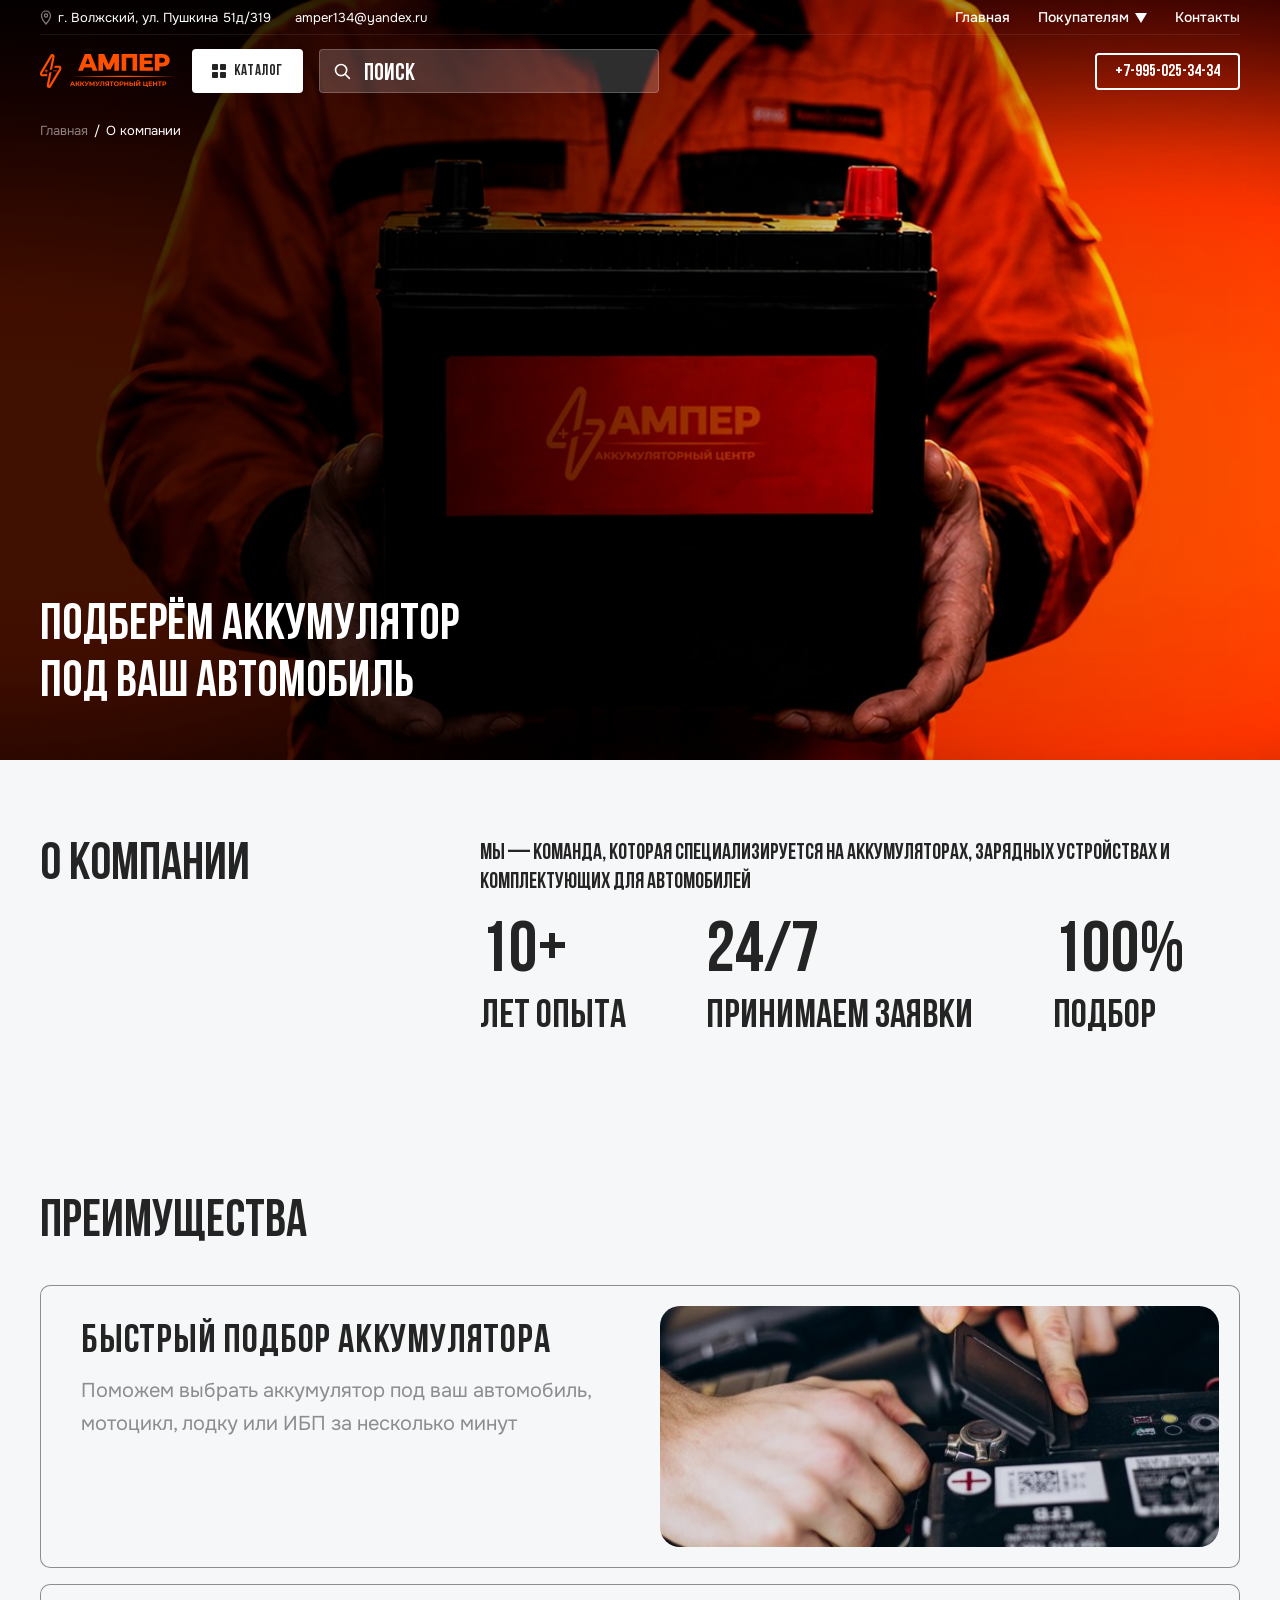
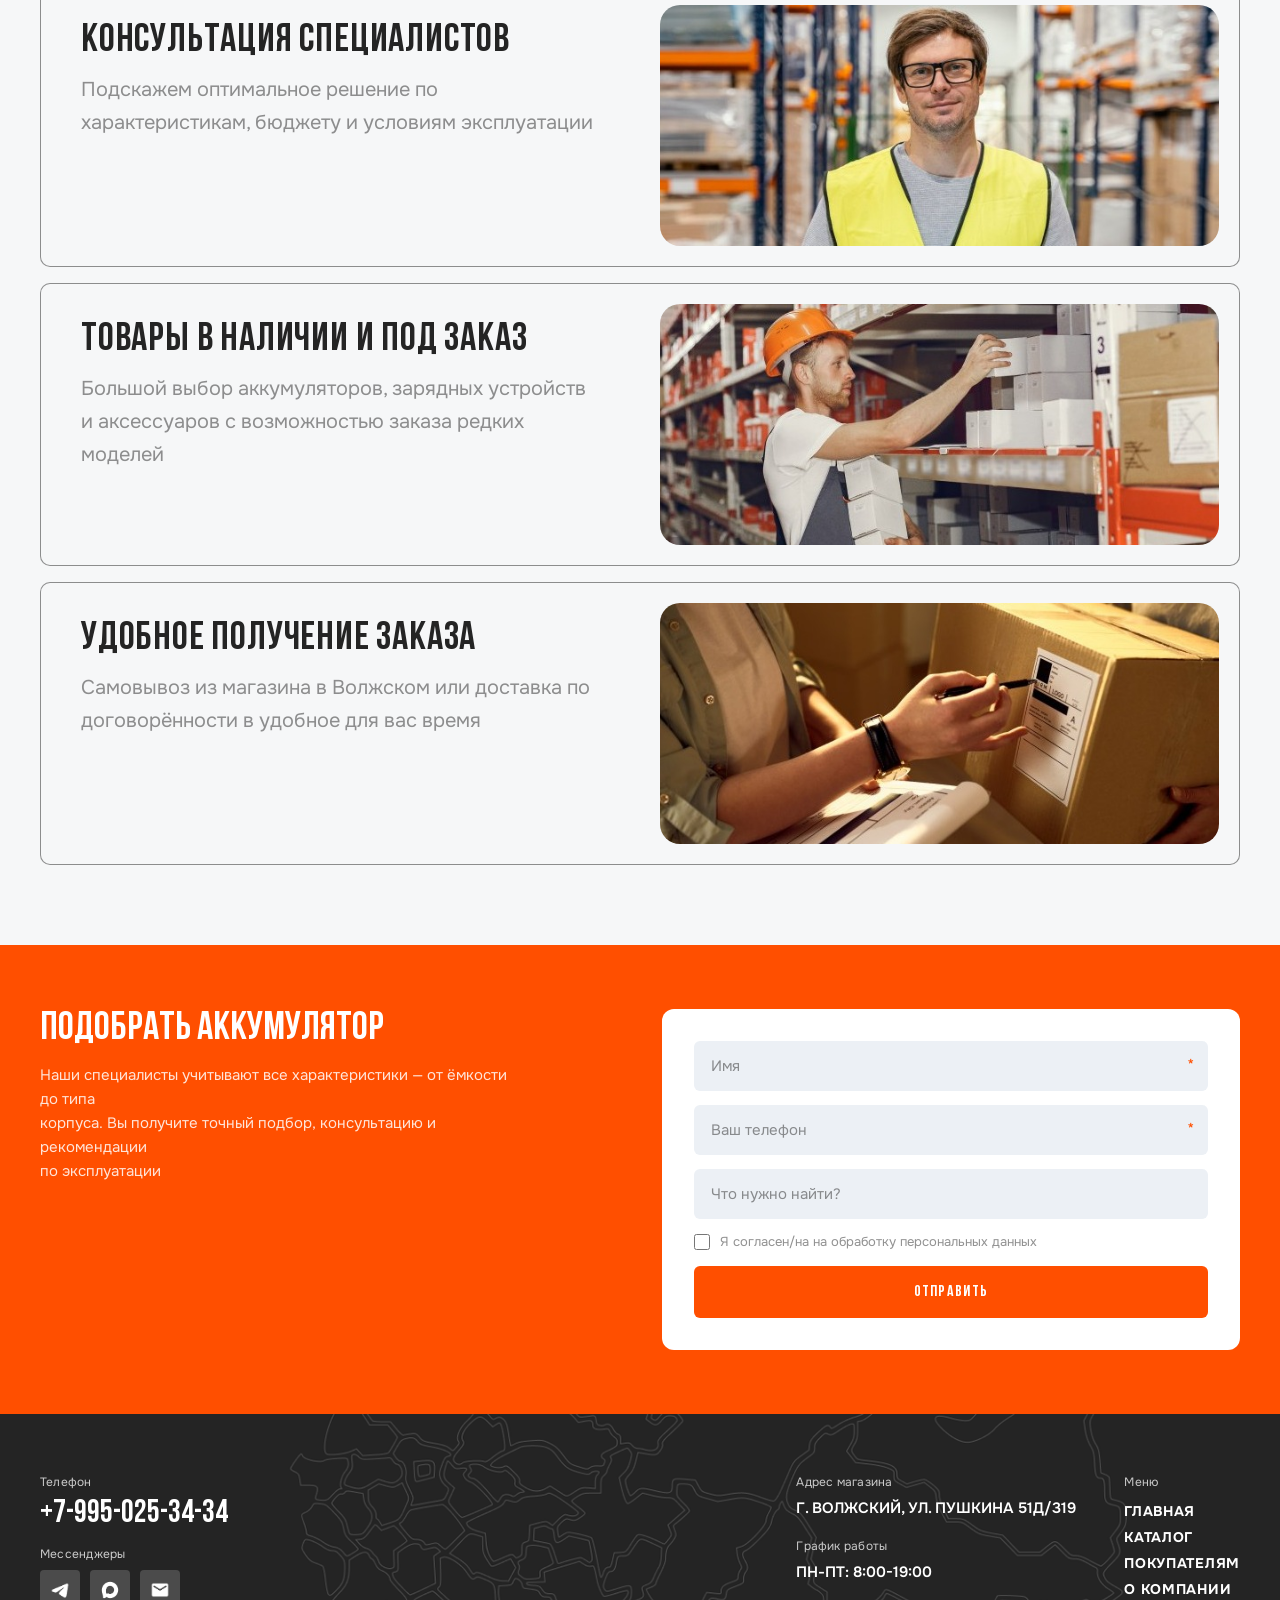
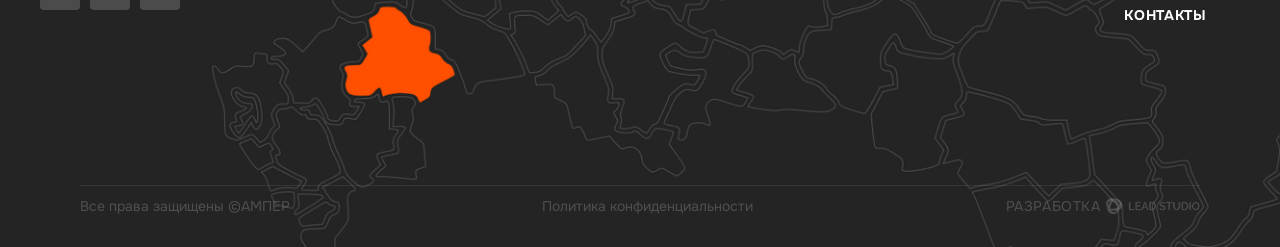
==== commit b69e1306: "Add files via upload" ====
--- a/about.html
+++ b/about.html
@@ -38,7 +38,7 @@
     <a href="tel:+79950253434" class="header-phone inner-hero-phone">+7-995-025-34-34</a>
   </div>
   <div class="container" style="width:100%">
-    <div class="inner-hero-content" style="padding:48px 0 48px; max-width:560px;">
+    <div class="inner-hero-content" style="max-width:560px;">
       <h1 class="inner-hero-title">Подберём аккумулятор<br>под ваш автомобиль</h1>
     </div>
   </div>
@@ -72,7 +72,7 @@
 </section>
 
 <!-- ADVANTAGES -->
-<section class="section" style="background:var(--gray-300);">
+<section class="section advantages-section" style="background:var(--gray-300);">
   <div class="container">
     <h2 class="section-title about-section-heading advantages-heading" style="margin-bottom:36px;">Преимущества</h2>
     <div class="advantages-list">
--- a/css/style.css
+++ b/css/style.css
@@ -179,8 +179,8 @@
 .nav-dropdown > a::after {
   content: ''; display: inline-block; margin-left: 6px; vertical-align: middle;
   width: 0; height: 0;
-  border-left: 9px solid transparent; border-right: 9px solid transparent;
-  border-top: 11px solid currentColor;
+  border-left: 6.5px solid transparent; border-right: 6.5px solid transparent;
+  border-top: 10.71px solid currentColor;
 }
 .nav-dropdown-menu {
   display: none; position: absolute; top: 100%; left: 0;
@@ -401,7 +401,7 @@
 .product-card:hover { box-shadow: 0 6px 24px rgba(0,0,0,0.1); transform: translateY(-2px); }
 .product-card:hover .btn-link { color: var(--orange); }
 .product-card-img { background: var(--white); padding: 20px; text-align: center; position: relative; height: 180px; display: flex; align-items: center; justify-content: center; }
-.product-card-img img { max-height: 130px; object-fit: contain; }
+.product-card-img img { max-height: 130px; max-width: 100%; object-fit: contain; }
 /* по макету — контурный оранжевый бейдж, не заливка зелёным; текст внутри
    чёрный, не оранжевый */
 .product-badge {
@@ -628,9 +628,17 @@
 
 /* ── ADVANTAGES ── */
 /* заголовок «Преимущества» тоже прилипает — с меньшим top, чем у карточек,
-   поэтому остаётся виден поверх них, пока не проскроллится весь блок
-   (containing block для sticky — .container, общий с .advantages-list) */
-.advantages-heading { position: sticky; top: 100px; z-index: 5; background: var(--gray-300); }
+   поэтому остаётся виден поверх них, пока идёт наслоение. У заголовка
+   (маленький top+height) порог откр епления от sticky наступает намного
+   позже, чем у последней карточки (большой top+height) — из-за этого
+   последняя карточка уже отлипает и скроллится обычным образом, а
+   заголовок ещё «висит» неподвижно поверх неё, будто прорезая фото.
+   Чтобы это не было видно, заголовок рисуется НИЖЕ карточек по z-index и
+   без своего фона — когда последняя карточка проезжает мимо него, она
+   просто перекрывает его собой (у нее заливка и z-index выше), и как
+   только карточка уходит выше — заголовок обычным образом остаётся один
+   вверху и затем сам уходит вместе с концом секции */
+.advantages-heading { position: sticky; top: 120px; z-index: 0; }
 /* карточки «наезжают» друг на друга при скролле: каждая следующая —
    position:sticky с чуть большим top и более высоким z-index, поэтому
    останавливается чуть ниже предыдущей и перекрывает её сверху */
@@ -641,10 +649,10 @@
   min-height: 281px;
   position: sticky;
 }
-.advantage-row:nth-child(1) { top: 128px; z-index: 1; }
-.advantage-row:nth-child(2) { top: 148px; z-index: 2; }
-.advantage-row:nth-child(3) { top: 168px; z-index: 3; }
-.advantage-row:nth-child(4) { top: 188px; z-index: 4; }
+.advantage-row:nth-child(1) { top: 220px; z-index: 1; }
+.advantage-row:nth-child(2) { top: 240px; z-index: 2; }
+.advantage-row:nth-child(3) { top: 260px; z-index: 3; }
+.advantage-row:nth-child(4) { top: 280px; z-index: 4; }
 .advantage-text { padding: 36px 40px; display: flex; flex-direction: column; justify-content: flex-start; }
 .advantage-title { font-family: 'Adderley', 'Oswald', sans-serif; font-weight: 700; font-size: 40px; text-transform: uppercase; margin-bottom: 12px; color: var(--black); letter-spacing: 0.02em; }
 .advantage-desc { font-size: 20px; color: var(--black-50); line-height: 1.65; }
@@ -662,6 +670,9 @@
 /* H2 по таблице Typography = 56px десктоп / 32px моб. (override ниже) */
 .delivery-label { font-family: 'Adderley', 'Oswald', sans-serif; font-weight: 700; font-size: 56px; text-transform: uppercase; color: var(--black); padding-top: 8px; }
 .delivery-content-title { font-family: 'Adderley', 'Oswald', sans-serif; font-weight: 700; font-size: 22px; text-transform: uppercase; margin-bottom: 16px; }
+/* принудительный перенос нужен только на моб. (см. медиа-запрос) — на
+   десктопе при 22px текст и так переносится естественно как надо */
+.delivery-title-break { display: none; }
 .delivery-content p { font-size: 15px; color: var(--black-50); line-height: 1.65; margin-bottom: 10px; }
 .delivery-list { list-style: none; margin: 12px 0; }
 .delivery-list li { font-size: 15px; color: var(--black-50); padding: 4px 0 4px 20px; position: relative; line-height: 1.6; }
@@ -690,20 +701,21 @@
 .contacts-map { position: absolute; inset: 0; }
 .contacts-map iframe { width: 100%; height: 100%; border: none; }
 .contacts-hero-inner {
-  position: relative; height: 100%; max-width: 1600px; margin: 0 auto; padding: 0 40px;
-  display: flex; align-items: center; pointer-events: none;
+  position: relative; height: 100%; max-width: 1600px; margin: 0 auto; padding: 40px 40px 0;
+  display: flex; align-items: flex-start; pointer-events: none;
 }
 .contacts-info {
-  width: 520px; background: var(--white); padding: 60px 40px; display: flex;
-  flex-direction: column; gap: 6px; box-shadow: 0 12px 40px rgba(0,0,0,0.18); pointer-events: auto;
-}
-/* H1 по таблице Typography = 64px десктоп / 36px моб. (override ниже) */
-.contacts-page-title { font-family: 'Adderley', 'Oswald', sans-serif; font-weight: 700; font-size: 64px; text-transform: uppercase; margin-bottom: 32px; }
+  width: 524px; min-height: 620px; background: var(--white); padding: 24px 20px; border-radius: 10px;
+  display: flex; flex-direction: column;
+  box-shadow: 0 12px 40px rgba(0,0,0,0.18); pointer-events: auto;
+}
+/* по девпанели: 56px, отступ сверху 24 и снизу 144 (не часть общей Typography-шкалы) */
+.contacts-page-title { font-family: 'Adderley', 'Oswald', sans-serif; font-weight: 700; font-size: 56px; text-transform: uppercase; margin-top: 24px; margin-bottom: 144px; }
 /* по макету подписи не капсом, с большой буквы — не «ТЕЛЕФОН», а «Телефон» */
 .contact-label { font-size: 12px; color: var(--black-50); letter-spacing: 0.02em; margin-bottom: 4px; margin-top: 20px; }
-.contact-val { font-family: 'Adderley', 'Oswald', sans-serif; font-weight: 700; font-size: 22px; text-transform: uppercase; }
+.contact-val { font-family: 'Adderley', 'Oswald', sans-serif; font-weight: 700; font-size: 40px; text-transform: uppercase; }
 .contact-val a:hover { color: var(--orange); }
-.contact-hours { font-size: 14px; color: var(--black-50); margin-top: 2px; }
+.contact-hours { font-size: 20px; color: var(--black); margin-top: 2px; margin-bottom: 20px; }
 
 /* ── CATALOG PAGE ── */
 /* верхний padding раньше складывался с margin-bottom заголовка (.catalog-count)
@@ -768,8 +780,17 @@
   color: var(--black); background: none; border: none; padding: 0;
   white-space: nowrap; transition: color 0.2s;
 }
-.sort-btn::after { content: '▼'; font-size: 8px; line-height: 1; }
-.sort.open .sort-btn::after { content: '▲'; }
+/* Unicode-стрелка ▼ упирается в хинтинг на маленьком кегле и не растёт —
+   как и в шапке (nav-dropdown), заменена на CSS-треугольник, размер по
+   девпанели 13×10.71px */
+.sort-btn::after {
+  content: ''; display: inline-block; flex-shrink: 0;
+  width: 0; height: 0;
+  border-left: 6.5px solid transparent; border-right: 6.5px solid transparent;
+  border-top: 10.71px solid currentColor;
+  transition: transform 0.2s;
+}
+.sort.open .sort-btn::after { transform: rotate(180deg); }
 .sort-btn:hover { color: var(--orange); }
 
 .sort-list {
@@ -817,8 +838,7 @@
    один flex-элемент, переносится на 2 строки как обычный текст, а стрелка
    не сжимается и не съезжает при переносе */
 .sort-btn-label { white-space: normal; text-align: left; flex: 1 1 auto; min-width: 0; }
-.catalog-sort .sort-btn::after { flex-shrink: 0; margin-top: 4px; }
-.catalog-sort .sort-btn::after { font-size: 10px; }
+.catalog-sort .sort-btn::after { margin-top: 4px; }
 .catalog-sort .sort-list { width: 100%; }
 /* на десктопе фильтр применяется сразу по клику, кнопка нужна только на мобиле */
 .filter-btn { display: none; width: 100%; height: 44px; background: var(--orange); color: var(--white); font-family: 'Adderley', 'Oswald', sans-serif; font-weight: 700; font-size: 15px; text-transform: uppercase; letter-spacing: 0.04em; border-radius: 6px; border: none; cursor: pointer; margin-top: 20px; transition: background 0.2s; }
@@ -856,7 +876,11 @@
 .pagination { display: flex; gap: 8px; justify-content: center; margin-top: 40px; align-items: center; }
 .page-btn { width: 40px; height: 40px; display: flex; align-items: center; justify-content: center; border: 1px solid var(--gray-400); border-radius: 6px; font-size: 14px; cursor: pointer; transition: all 0.2s; background: var(--white); }
 .page-btn:hover, .page-btn.active { background: var(--orange); color: var(--white); border-color: var(--orange); }
-.page-btn.prev-next { width: auto; padding: 0 16px; font-weight: 600; }
+.page-btn.prev-next { width: auto; padding: 0 16px; font-weight: 600; gap: 6px; }
+.page-btn-arrow { display: inline-block; width: 0; height: 0; flex-shrink: 0; }
+.prev .page-btn-arrow { border-top: 5px solid transparent; border-bottom: 5px solid transparent; border-right: 6px solid currentColor; }
+.next .page-btn-arrow { border-top: 5px solid transparent; border-bottom: 5px solid transparent; border-left: 6px solid currentColor; }
+.page-btn:disabled { opacity: 0.4; cursor: default; }
 
 /* ── PRODUCT PAGE ── */
 .product-page { padding: 48px 0 80px; }
@@ -933,8 +957,12 @@
 /* высота картинки — по соотношению сторон из макета (1140×578 на десктопе),
    а не жёсткий min-height: раньше без явной height div схлопывался до min-height */
 .article-hero-img { width: 100%; border-radius: 12px; margin-bottom: 28px; aspect-ratio: 1140 / 578; background: linear-gradient(135deg, #2a0f00, #1a1a1a); }
-.article-content p { font-size: 16px; line-height: 1.7; color: var(--black); margin-bottom: 12px; }
-.article-content h2 { font-size: 20px; font-weight: 700; margin: 32px 0 14px; }
+.article-content p { font-size: 16px; line-height: 1.7; color: var(--black-50); margin-bottom: 12px; }
+.article-content h2 { font-size: 20px; font-weight: 700; color: var(--black); margin: 32px 0 14px; }
+/* подпункты нумерованного списка внутри более общего заголовка («Что
+   проверить осенью» → «1. Возраст», «2. Напряжение»...) — мельче и серым,
+   чтобы не спорить по значимости с родительским заголовком */
+.article-content h2.article-sub-heading { font-size: 16px; color: var(--black-50); margin: 20px 0 8px; }
 .article-content ul { margin: 10px 0 18px 20px; }
 .article-content ul li { font-size: 15px; line-height: 1.6; color: var(--black-50); margin-bottom: 6px; list-style: disc; }
 .article-sidebar-widget { background: var(--orange); border-radius: 12px; padding: 28px; color: var(--white); position: sticky; top: 100px; }
@@ -958,7 +986,11 @@
 /* ── ARTICLES LIST PAGE ── */
 .articles-page-section { background: var(--gray-300); padding-bottom: 64px; }
 .articles-page-grid { display: grid; grid-template-columns: repeat(4, 1fr); gap: 10px; }
-.articles-page-header { display: flex; align-items: flex-end; gap: 20px; padding: 48px 0 32px; }
+/* по полному макету заголовок+счётчик и сортировка — в одну строку (не
+   прижаты к правому краю через margin-left:auto, а с фиксированным
+   отступом 40px от заголовка); счётчик статей — вплотную к «Статьи», 8px */
+.articles-page-header { display: flex; align-items: center; gap: 40px; padding: 48px 0 32px; }
+.articles-page-title-row { display: flex; align-items: flex-end; gap: 8px; }
 /* H1 по таблице Typography = 64px десктоп / 36px моб. (override ниже) */
 .articles-page-title { font-family: 'Adderley', 'Oswald', sans-serif; font-weight: 700; font-size: 64px; text-transform: uppercase; }
 .articles-count { font-size: 18px; color: var(--black-50); align-self: flex-start; }
@@ -1032,6 +1064,8 @@
 @media (max-width: 768px) {
   /* CONTAINER */
   .container { padding: 0 16px; }
+  /* «Хиты продаж» на моб. — по макету отступ секции 20px, не общие 16px */
+  .hits-section .container { padding-left: 20px; padding-right: 20px; }
   .section { padding: 32px 0; }
   .section-sm { padding: 24px 0; }
 
@@ -1167,24 +1201,45 @@
   .category-card-name { font-size: 18px; margin-bottom: 8px; }
   .category-card-desc { font-size: 13px; margin-bottom: 14px; }
 
+  /* PAGINATION — по макету «Назад»/«Вперёд» без слов, только стрелка;
+     все кнопки — квадрат 32×32, радиус 4px, рамка gray-100 */
+  .page-btn { width: 32px; height: 32px; border-radius: 4px; border-color: var(--gray-100); font-size: 13px; }
+  .page-btn.prev-next { width: 32px; padding: 0; gap: 0; }
+  .page-btn-text { display: none; }
+  .prev .page-btn-arrow { border-top-width: 6px; border-bottom-width: 6px; border-right-width: 7px; }
+  .next .page-btn-arrow { border-top-width: 6px; border-bottom-width: 6px; border-left-width: 7px; }
+
   /* PRODUCTS — 2 колонки (как в Figma) */
   .products-grid { grid-template-columns: repeat(2, 1fr); gap: 12px; }
   /* каталог на мобиле — 1 колонка, отдельно от общих 2 у остальных сеток */
   #cat-grid { grid-template-columns: 1fr; }
   /* «Хиты продаж» на главной — на мобиле листаем свайпом в одну строку,
      а не сеткой 2×2: в узкой карточке подпись «Ёмкость / Пуск.ток»
-     переносилась на 2 строки и «прыгала» по высоте между карточками */
+     переносилась на 2 строки и «прыгала» по высоте между карточками.
+     Отступ первой карточки — НЕ padding/margin на скролл-контейнере: при
+     активном scroll-snap-type браузер при инициализации сразу доскроллит
+     до первого snap-align элемента (первой карточки), «съедая» любой
+     padding/margin перед ней. Рабочий приём — псевдоэлемент ::before как
+     полноценный flex-item нужной ширины, у которого тоже есть
+     scroll-snap-align: он и становится точкой покоя вместо первой карточки. */
   .tab-panel .products-grid {
-    grid-template-columns: none; grid-auto-flow: column; grid-auto-columns: 74%;
-    gap: 12px; overflow-x: auto; padding-bottom: 4px; margin: 0 -16px; padding-left: 16px; padding-right: 16px;
+    display: flex; flex-wrap: nowrap;
+    gap: 12px; overflow-x: auto; padding-bottom: 4px; margin: 0 -20px;
     scroll-snap-type: x proximity;
   }
-  .tab-panel .products-grid .product-card { scroll-snap-align: start; }
+  /* ширина псевдоэлемента — 20px минус gap:12px, чтобы ДО первой карточки
+     было ровно 20px (gap уже добавляет 12 из них) */
+  .tab-panel .products-grid::before,
+  .tab-panel .products-grid::after { content: ''; flex: 0 0 8px; }
+  .tab-panel .products-grid::before { scroll-snap-align: start; }
+  .tab-panel .products-grid .product-card { flex: 0 0 74%; scroll-snap-align: start; }
   /* высота бокса уменьшилась (140px), а max-height картинки (130px) на
      десктопное значение не пересчитывался — картинка не помещалась и
      наезжала на бейдж «В наличии» сверху */
-  .product-card-img { height: 140px; padding: 12px; }
-  .product-card-img img { max-height: 100px; }
+  /* align-items:flex-end — картинка прижата к низу бокса, а не по центру:
+     иначе верх картинки заезжает под бейдж «В наличии» в левом углу */
+  .product-card-img { height: 140px; padding: 20px; align-items: flex-end; }
+  .product-card-img img { max-height: 90px; }
   .product-card-body { padding: 12px; }
   .product-card-name { font-size: 12px; margin-bottom: 8px; }
   .product-spec { font-size: 11px; }
@@ -1202,18 +1257,33 @@
   .tab-btn.active {
     display: flex; color: var(--black); font-weight: 700;
   }
-  .tab-btn.active::after { content: '▼'; font-size: 10px; color: var(--black-50); }
+  /* стрелка — исходник Icon.png из папки Дизайн (шеврон, не сплошной
+     треугольник и не Unicode-символ, который упирается в хинтинг шрифта) */
+  .tab-btn.active::after {
+    content: ''; display: inline-block; flex-shrink: 0;
+    width: 16px; height: 8px;
+    background: url('../img/icon-chevron-down.png') no-repeat center / contain;
+    transition: transform 0.2s;
+  }
   .tabs.open .tab-btn { display: flex; }
   .tabs.open .tab-btn:last-child { border-bottom: none; }
-  .tabs.open .tab-btn.active::after { content: '▲'; }
+  .tabs.open .tab-btn.active::after { transform: rotate(180deg); }
 
   /* SERVICES — по макету на мобиле карточки листаются свайпом в один ряд
-     (как «Хиты продаж» и «Смотрите также»), а не стоят одна под одной */
+     (как «Хиты продаж» и «Смотрите также»), а не стоят одна под одной.
+     Отступ первой карточки — псевдоэлемент, не padding/margin (см.
+     подробный комментарий у «Хиты продаж» — scroll-snap иначе съедает
+     любой отступ перед первым snap-align элементом). */
   .services-grid {
-    grid-template-columns: none; grid-auto-flow: column; grid-auto-columns: 78%;
-    gap: 12px; overflow-x: auto; padding-bottom: 4px; margin: 0 -16px; padding-left: 16px; padding-right: 16px;
+    display: flex; flex-wrap: nowrap;
+    gap: 12px; overflow-x: auto; padding-bottom: 4px; margin: 0 -16px;
     scroll-snap-type: x proximity;
   }
+  /* ширина псевдоэлемента — 16px минус gap:12px */
+  .services-grid::before,
+  .services-grid::after { content: ''; flex: 0 0 4px; }
+  .services-grid::before { scroll-snap-align: start; }
+  .services-grid .service-card { flex: 0 0 78%; }
   .service-card { padding: 20px; scroll-snap-align: start; }
   .service-ill { height: 130px; margin-bottom: 16px; }
   /* H4 моб. по таблице Typography — Adderley Bold 16px (на десктопе Onest
@@ -1351,18 +1421,25 @@
 
   /* DELIVERY PAGE */
   .delivery-section { padding: 32px 0; }
-  .delivery-row { grid-template-columns: 1fr; gap: 12px; padding: 32px 0; }
+  .delivery-row { grid-template-columns: 1fr; gap: 20px; padding: 32px 0; }
   /* по таблице Typography (H2 моб. = 32px), было 22px */
   .delivery-label { font-size: 32px; }
-  .delivery-content-title { font-size: 16px; }
+  .delivery-content-title { font-size: 24px; margin-bottom: 12px; }
+  .delivery-title-break { display: block; }
+  /* по девпанели: 12px, вес 500, line-height 100%, чёрный 60% (не 50%) */
+  .delivery-content p { font-size: 12px; font-weight: 500; line-height: 1; color: rgba(36, 36, 36, 0.6); }
 
   /* ABOUT PAGE — flex-wrap:wrap раньше ронял «24/7» и «100%» на свои строки,
      как только три числа переставали помещаться в ряд. nowrap + flex:1
      держит их в одну линию на любом мобильном экране. */
   .stats-row { flex-wrap: nowrap; gap: 8px; margin-top: 20px; }
   .stat { flex: 1; min-width: 0; }
-  .stat-num { font-size: 34px; }
-  .stat-label { font-size: 11px; }
+  .stat-num { font-size: 56px; }
+  .stat-label { font-size: 14px; }
+  /* итоговый отступ над «Преимущества» должен быть 80px, а перед этим уже
+     идёт margin-bottom:32 у .about-intro-row + padding-bottom:32 у .section
+     предыдущего блока — компенсируем, чтобы в сумме было ровно 80 */
+  .advantages-section { padding-top: 16px; }
   .advantage-row { grid-template-columns: 1fr; min-height: auto; }
   .advantage-img { min-height: 200px; order: 2; }
   .advantage-text { padding: 20px; order: 1; }
@@ -1384,7 +1461,7 @@
     display: block; pointer-events: auto;
   }
   .contacts-info {
-    width: 100%; padding: 28px 20px;
+    width: 100%; height: auto; padding: 28px 20px;
     border-radius: 20px 20px 0 0; box-shadow: 0 -8px 24px rgba(0,0,0,0.12);
   }
   /* по таблице Typography (H1 моб. = 36px), было 28px */
@@ -1395,8 +1472,8 @@
   .articles-page-header { flex-wrap: wrap; padding: 24px 0 16px; gap: 10px; }
   /* по таблице Typography (H1 моб. = 36px), было 28px */
   .articles-page-title { font-size: 36px; }
-  /* блок сортировки прижат к правому краю — панель раскрываем влево,
-     иначе она вылезает за экран и появляется горизонтальная прокрутка */
+  /* блок сортировки на моб. переносится под заголовок — панель раскрываем
+     влево, иначе она вылезает за экран и появляется горизонтальная прокрутка */
   .sort-list { left: auto; right: 0; }
   .sort-btn { font-size: 14px; }
 
@@ -1406,13 +1483,20 @@
   .article-layout > h1 { font-size: 36px; }
   .article-hero-img { min-height: 180px; }
   /* «Смотрите также» на мобиле — горизонтальная карусель со скроллом,
-     как в макете (вторая карточка обрезана краем экрана), а не колонка */
+     как в макете (вторая карточка обрезана краем экрана), а не колонка.
+     Отступ первой карточки — псевдоэлемент, не padding/margin (см.
+     подробный комментарий у «Хиты продаж» — scroll-snap иначе съедает
+     любой отступ перед первым snap-align элементом). */
   .see-also .articles-grid {
-    grid-template-columns: none; grid-auto-flow: column; grid-auto-columns: 78%;
-    gap: 12px; overflow-x: auto; padding-bottom: 4px; margin: 0 -16px; padding-left: 16px; padding-right: 16px;
+    display: flex; flex-wrap: nowrap;
+    gap: 12px; overflow-x: auto; padding-bottom: 4px; margin: 0 -16px;
     scroll-snap-type: x proximity;
   }
-  .see-also .articles-grid .article-card { scroll-snap-align: start; }
+  /* ширина псевдоэлемента — 16px минус gap:12px */
+  .see-also .articles-grid::before,
+  .see-also .articles-grid::after { content: ''; flex: 0 0 4px; }
+  .see-also .articles-grid::before { scroll-snap-align: start; }
+  .see-also .articles-grid .article-card { flex: 0 0 78%; scroll-snap-align: start; }
 
   /* INNER HERO — было 200px: фото едва помещалось под шапкой, заголовок
      оказывался прижат к самому низу. По макету блок заметно выше. */
@@ -1422,6 +1506,10 @@
      чтобы строка крошки+телефон не висела с лишним зазором под шапкой */
   .inner-hero { min-height: 500px; padding-top: 76px; }
   .inner-hero-content { padding: 28px 0; }
+  /* широкое фото (5 аккумуляторов в ряд) при cover в узком блоке кадрируется
+     по центру — виден 3й-4й аккум., а по макету должны быть видны первые
+     (ZUBR/Topla), третий обрезан краем экрана */
+  .services-hero-img { object-position: 20% top; }
 }
 
 /* ── ANIMATIONS ── */
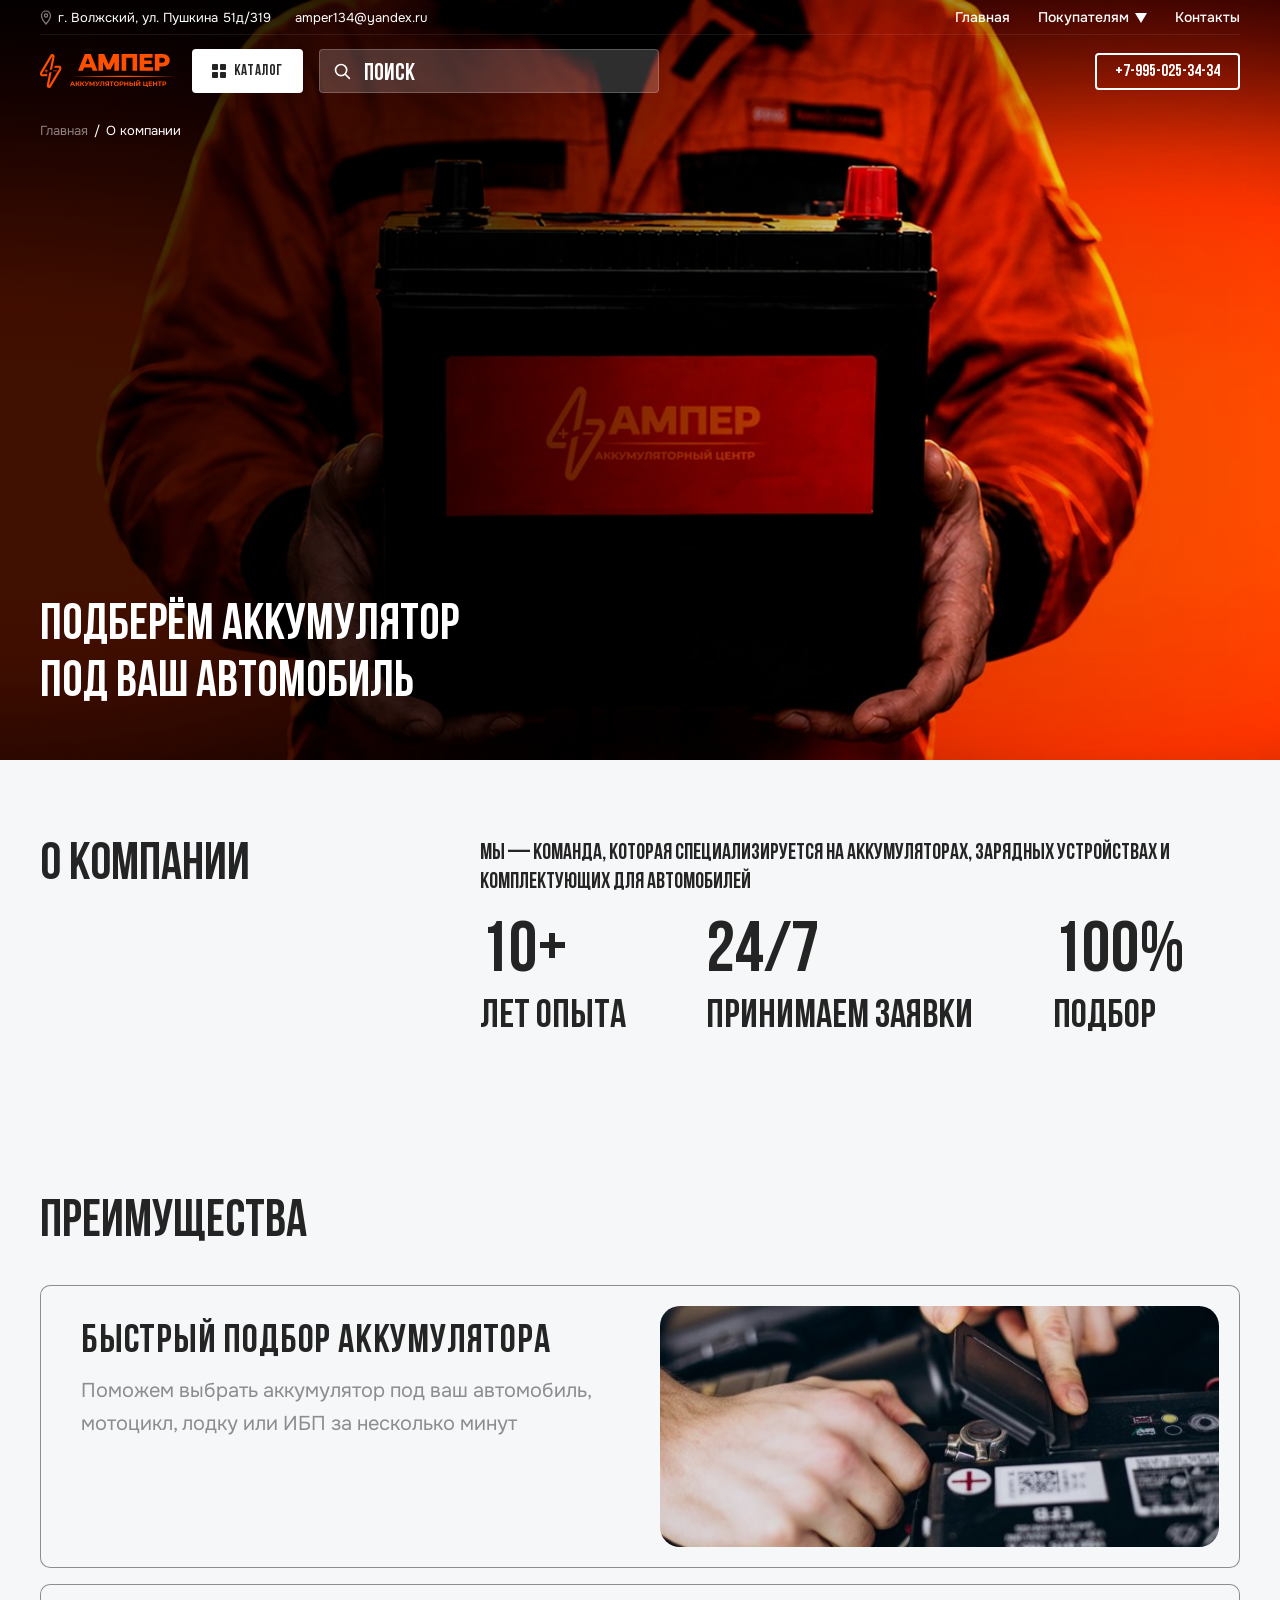
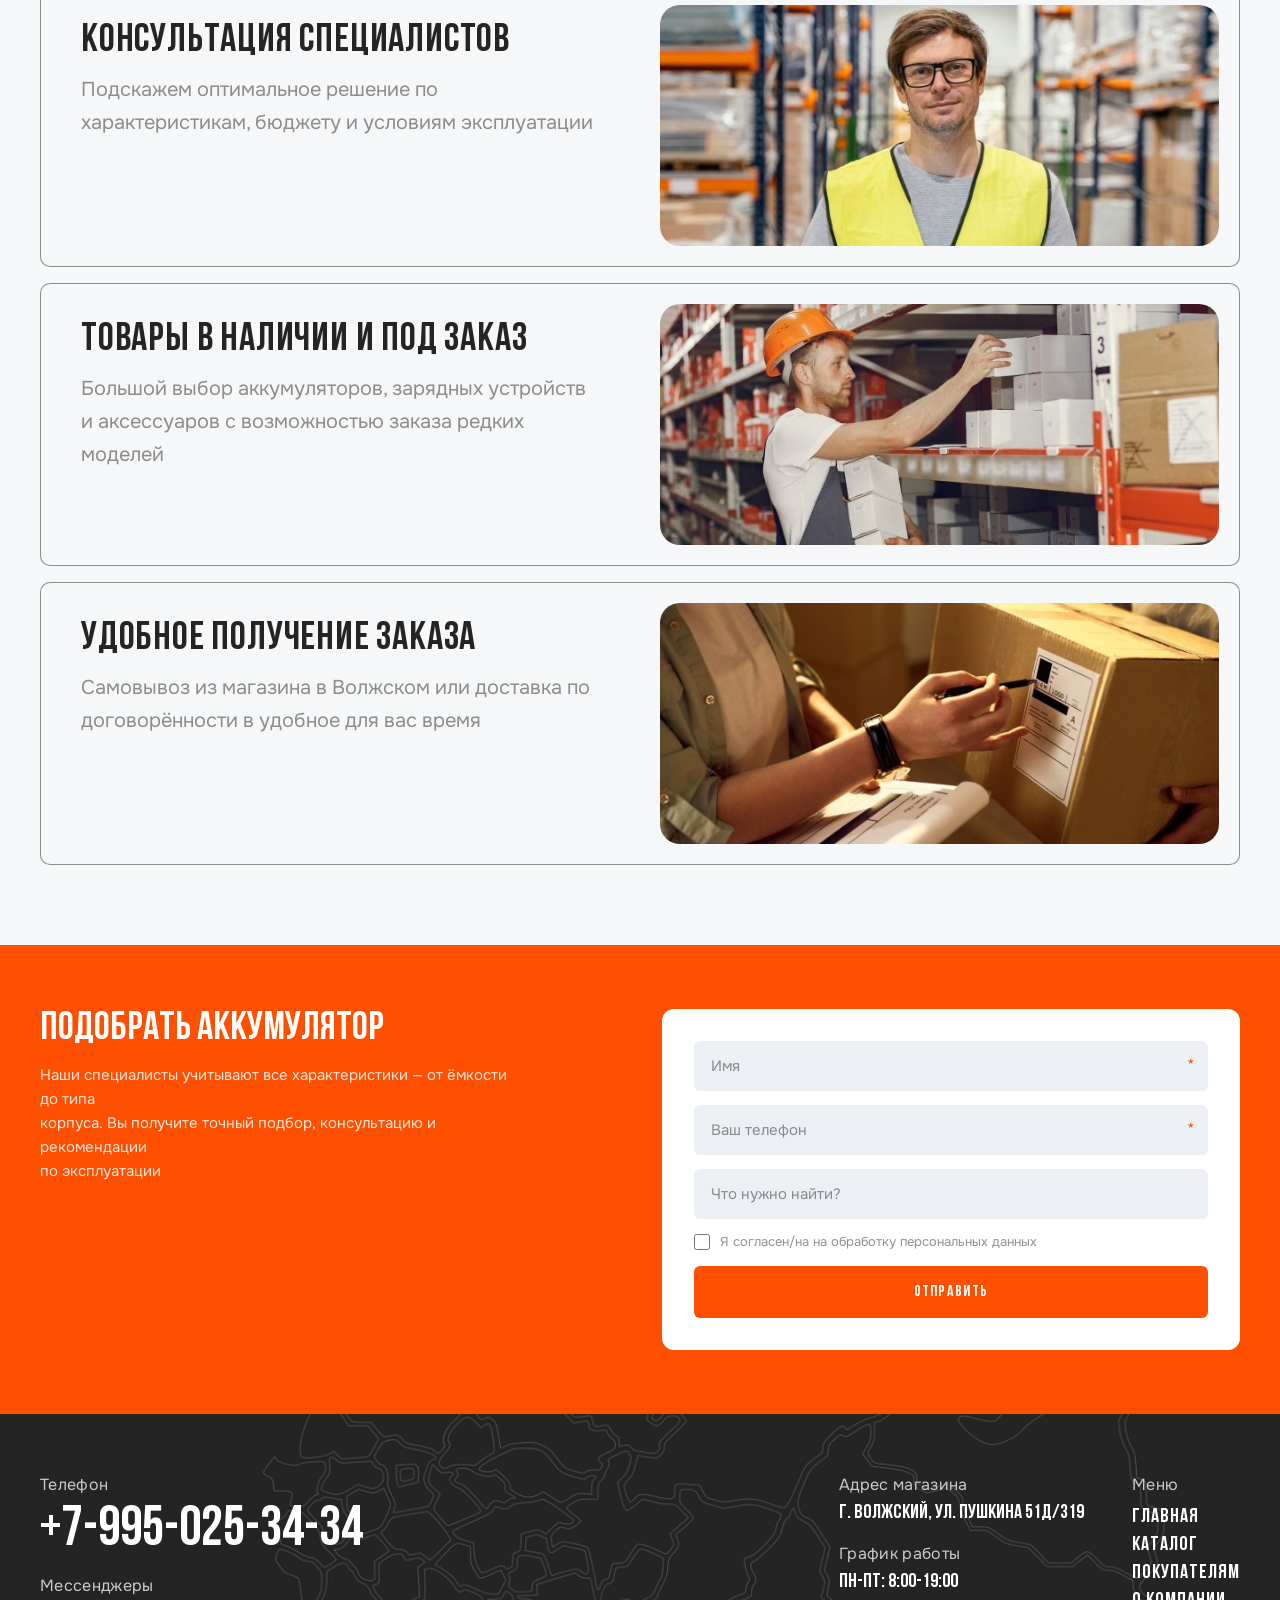
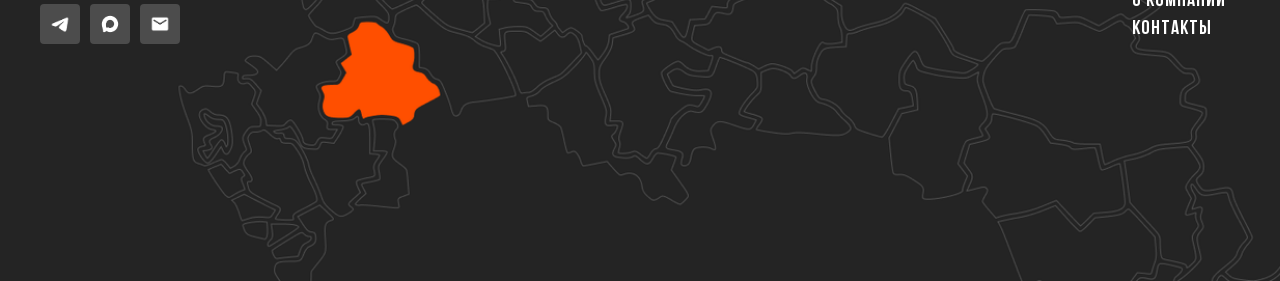
==== commit ef950d7c: "Add files via upload" ====
--- a/about.html
+++ b/about.html
@@ -1,4 +1,5 @@
 <!DOCTYPE html>
+<!-- Сайт разработал: https://t.me/Bro_piton -->
 <html lang="ru">
 <head>
 <meta charset="UTF-8">
--- a/css/style.css
+++ b/css/style.css
@@ -262,11 +262,29 @@
   color: var(--white); display: flex; pointer-events: none;
 }
 .search-overlay-icon svg { width: 18px; height: 18px; }
-.search-overlay-close { color: var(--white); font-size: 26px; line-height: 1; padding: 0 4px; }
+.search-overlay-close { color: var(--white); display: flex; align-items: center; justify-content: center; width: 32px; height: 32px; }
+.search-overlay-close svg { width: 18px; height: 18px; }
 .search-overlay-body { padding: 6px 16px 32px; }
 .search-overlay .search-meta { color: rgba(255,255,255,0.5); }
 .search-overlay .search-meta a { color: var(--white); }
-.search-overlay .search-row { border-color: transparent; }
+/* точные отступы по девпанели: картинка не по центру строки, а с
+   фиксированными полями (top17/left30/bottom27/right32 до текста) —
+   гoтового flex gap/padding тут недостаточно, разносим margin'ом самой
+   картинки, а не паддингом строки */
+.search-overlay .search-row { border: none; border-radius: 4px; padding: 0; gap: 0; align-items: flex-start; }
+.search-overlay .search-row-img { width: 52px; height: 43px; margin: 17px 32px 27px 30px; }
+.search-overlay .search-row-body { padding-top: 8px; gap: 10px; }
+.search-overlay .search-row-name { font-size: 16px; }
+.search-overlay .search-row-price { font-size: 20px; }
+/* «Подробнее ▶» тут мельче, чем базовый .btn-link (16px/▶-символ) — по
+   девпанели: Onest Medium 12px + векторный треугольник 9×7, не символ,
+   т.к. текстовый ▶ на таком размере не масштабируется чисто */
+.search-overlay .btn-link { font-family: 'Onest', sans-serif; font-weight: 500; font-size: 12px; color: var(--black); }
+.search-overlay .btn-link::after {
+  content: ''; width: 0; height: 0;
+  border-top: 3.5px solid transparent; border-bottom: 3.5px solid transparent;
+  border-left: 6px solid var(--black); font-size: 0;
+}
 .search-overlay .search-empty { color: rgba(255,255,255,0.5); }
 
 .breadcrumb { padding: 12px 0; font-size: 13px; color: var(--black-50); }
@@ -402,19 +420,23 @@
 .product-card:hover .btn-link { color: var(--orange); }
 .product-card-img { background: var(--white); padding: 20px; text-align: center; position: relative; height: 180px; display: flex; align-items: center; justify-content: center; }
 .product-card-img img { max-height: 130px; max-width: 100%; object-fit: contain; }
-/* по макету — контурный оранжевый бейдж, не заливка зелёным; текст внутри
-   чёрный, не оранжевый */
-.product-badge {
-  position: absolute; top: 10px; left: 10px; z-index: 1;
-  background: transparent; color: var(--black); font-size: 11px; font-weight: 700;
-  padding: 3px 10px; border: 1px solid var(--orange); border-radius: 6px; text-transform: uppercase; letter-spacing: 0.03em;
-}
 .product-card-body { padding: 16px; }
 .product-card-name { font-weight: 600; font-size: 14px; margin-bottom: 12px; line-height: 1.4; text-transform: uppercase; }
 .product-spec { display: flex; justify-content: space-between; font-size: 12px; color: var(--black-50); padding: 4px 0; border-bottom: 1px solid var(--gray-300); }
 .product-spec:last-of-type { border-bottom: none; }
 .product-spec-val { font-weight: 600; color: var(--black); }
-.product-price { color: var(--orange); font-weight: 700; font-size: 14px; margin: 12px 0 8px; text-transform: uppercase; letter-spacing: 0.03em; }
+/* «ЦЕНА» лейбл чёрным слева + значение оранжевым справа (крайний правый
+   край, как у остальных строк .product-spec через space-between) — по
+   девпанели 24px на обоих брейкпоинтах, не 14/12 как было у одной строки раньше */
+.product-price {
+  display: flex; justify-content: space-between; align-items: baseline; margin: 12px 0 8px;
+  font-family: 'Adderley', 'Oswald', sans-serif; font-weight: 700; font-size: 24px;
+  text-transform: uppercase; letter-spacing: 0.03em;
+}
+.price-label { color: var(--black); }
+.price-value { color: var(--orange); }
+/* нет цены — «По запросу» серым (чёрный 60%) вместо оранжевой суммы */
+.price-value-inquiry { color: rgba(36, 36, 36, 0.6); }
 
 /* ── SERVICES GRID ── */
 .services-grid { display: grid; grid-template-columns: repeat(3, 1fr); gap: 10px; }
@@ -515,7 +537,9 @@
 .map-frame iframe { width: 100%; height: 100%; border: none; position: absolute; inset: 0; }
 
 /* ── FOOTER ── */
-.footer { background: var(--black); color: var(--white); padding: 0; position: relative; overflow: hidden; }
+/* z-index:0 — создаёт свой стекинг-контекст, иначе z-index:-1 у .footer-map-mobile
+   «убегает» в контекст выше и рисуется под фоном страницы, а не под футером */
+.footer { background: var(--black); color: var(--white); padding: 0; position: relative; z-index: 0; overflow: hidden; }
 .footer-map-wrap { position: absolute; inset: 0; z-index: 0; }
 .footer-map-img { width: 100%; height: 100%; object-fit: cover; object-position: center; display: block; }
 .footer-content { position: relative; z-index: 1; padding-top: 60px; padding-bottom: 32px; }
@@ -540,7 +564,7 @@
 }
 .footer-logo { font-family: 'Adderley', 'Oswald', sans-serif; font-weight: 700; font-size: 24px; color: var(--white); text-transform: uppercase; margin-bottom: 16px; display: flex; align-items: center; gap: 8px; }
 .footer-logo .logo-bolt { color: var(--orange); }
-.footer-phone-big { font-family: 'Adderley', 'Oswald', sans-serif; font-weight: 700; font-size: 32px; color: var(--white); margin-bottom: 16px; display: block; }
+.footer-phone-big { font-family: 'Adderley', 'Oswald', sans-serif; font-weight: 700; font-size: 56px; color: var(--white); margin-bottom: 16px; display: block; }
 .footer-phone-big:hover { color: var(--orange); }
 .footer-messengers { display: flex; gap: 10px; margin-bottom: 160px; }
 /* в макете кнопки залиты серым, не обведены рамкой */
@@ -554,9 +578,9 @@
    contain не даёт им растянуться внутри квадратной кнопки */
 .footer-messenger img { width: 20px; height: 20px; object-fit: contain; }
 .footer-messenger svg { width: 18px; height: 18px; }
-.footer-label { font-size: 12px; color: var(--gray-100); letter-spacing: 0.02em; margin-bottom: 8px; }
-.footer-val { font-size: 15px; font-weight: 600; color: var(--white); margin-bottom: 20px; display: block; text-transform: uppercase; }
-.footer-nav a { display: block; font-size: 14px; font-weight: 700; text-transform: uppercase; letter-spacing: 0.05em; color: var(--white); padding: 4px 0; transition: color 0.2s; }
+.footer-label { font-size: 16px; color: var(--gray-100); letter-spacing: 0.02em; margin-bottom: 8px; }
+.footer-val { font-family: 'Adderley', 'Oswald', sans-serif; font-size: 20px; font-weight: 600; color: var(--white); margin-bottom: 20px; display: block; text-transform: uppercase; }
+.footer-nav a { display: block; font-family: 'Adderley', 'Oswald', sans-serif; font-size: 20px; font-weight: 700; text-transform: uppercase; letter-spacing: 0.05em; color: var(--white); padding: 4px 0; transition: color 0.2s; }
 .footer-nav a:hover { color: var(--orange); }
 /* по макету текст низа футера светлее (белый 20%, а не 40%) и чуть крупнее (14px) */
 /* margin-top (зазор до тонкой линии-разделителя) + padding-top (после
@@ -565,6 +589,8 @@
 .footer-bottom { padding-top: 11px; border-top: 1px solid rgba(255,255,255,0.08); display: flex; justify-content: space-between; align-items: center; font-size: 14px; color: rgba(255,255,255,0.2); flex-wrap: wrap; gap: 12px; margin-top: 15px; }
 .footer-bottom a { color: rgba(255,255,255,0.2); }
 .footer-bottom a:hover { color: var(--white); }
+.footer-copy { font-size: 12px; }
+.footer-policy { font-size: 14px; }
 .footer-credit { display: flex; align-items: center; gap: 6px; text-transform: uppercase; letter-spacing: 0.04em; }
 .footer-credit a { display: flex; align-items: center; gap: 4px; }
 .footer-credit-logo { height: 16px; width: auto; flex-shrink: 0; }
@@ -576,6 +602,8 @@
 /* Крошки живут внутри героя (сверху, поверх фото), заголовок — снизу:
    flex-column с justify-content:space-between разводит их по краям. */
 .inner-hero { min-height: 760px; display: flex; flex-direction: column; justify-content: space-between; background: var(--black); position: relative; overflow: hidden; padding-top: 110px; }
+/* по девпанели картинка на «Услугах» 1600×617 — ниже, чем общий inner-hero */
+.services-hero { min-height: 617px; }
 .inner-hero-bg { position: absolute; inset: 0; }
 .inner-hero-bg-img { position: absolute; inset: 0; width: 100%; height: 100%; object-fit: cover; object-position: center top; opacity: 1; }
 .inner-hero-overlay {
@@ -673,6 +701,7 @@
 /* принудительный перенос нужен только на моб. (см. медиа-запрос) — на
    десктопе при 22px текст и так переносится естественно как надо */
 .delivery-title-break { display: none; }
+.footer-addr-break { display: none; }
 .delivery-content p { font-size: 15px; color: var(--black-50); line-height: 1.65; margin-bottom: 10px; }
 .delivery-list { list-style: none; margin: 12px 0; }
 .delivery-list li { font-size: 15px; color: var(--black-50); padding: 4px 0 4px 20px; position: relative; line-height: 1.6; }
@@ -904,7 +933,13 @@
 .product-page-desc { font-size: 14px; color: var(--black-50); line-height: 1.1; }
 /* .product-info — flex-колонка с общим gap:20px; здесь нужен именно 10px
    над ценой, поэтому компенсируем разницу отрицательным отступом */
-.product-page-price { color: var(--orange); font-family: 'Adderley', 'Oswald', sans-serif; font-weight: 700; font-size: 18px; text-transform: uppercase; letter-spacing: 0.05em; margin-top: -10px; margin-bottom: 58px; }
+/* «Цена» лейбл чёрным слева + значение оранжевым (.price-label/.price-value
+   общие с карточками товара) — 40px на десктопе, 32px на моб. (см. медиа-запрос) */
+.product-page-price {
+  display: flex; align-items: baseline; gap: 8px;
+  font-family: 'Adderley', 'Oswald', sans-serif; font-weight: 700; font-size: 40px;
+  text-transform: uppercase; letter-spacing: 0.05em; margin-top: -10px; margin-bottom: 36px;
+}
 .product-delivery-row { display: flex; gap: 12px; }
 /* вся плитка кликабельна */
 .product-delivery-item {
@@ -922,7 +957,16 @@
 }
 .product-delivery-icon svg { width: 20px; height: 20px; }
 .product-phone-btn { width: 52px; padding: 0; display: flex; align-items: center; justify-content: center; flex-shrink: 0; }
-.product-phone-btn svg { width: 28px; height: 28px; }
+/* иконка из исходника Фигмы (img/icon-phone.png) — как маска, а не img,
+   чтобы цвет следовал currentColor и на hover .btn-outline уходил в белый */
+.product-phone-btn .phone-icon {
+  display: block; width: 28px; height: 28px; background-color: currentColor;
+  -webkit-mask: url('../img/icon-phone.png') center / contain no-repeat;
+  mask: url('../img/icon-phone.png') center / contain no-repeat;
+}
+/* на моб. «Характеристики» дублированы после цены (десктопный блок в левой
+   колонке под галереей там визуально не подходит) — показываем по одному */
+.product-specs-mobile-only { display: none; }
 .specs-table { width: 100%; border-collapse: collapse; }
 .specs-table tr { border-bottom: 1px solid var(--gray-300); }
 .specs-table td { padding: 12px 0; font-size: 14px; }
@@ -1040,7 +1084,6 @@
 .text-orange { color: var(--orange); }
 .text-gray { color: var(--black-50); }
 .mt-8 { margin-top: 8px; } .mt-16 { margin-top: 16px; } .mt-24 { margin-top: 24px; } .mt-32 { margin-top: 32px; } .mt-40 { margin-top: 40px; } .mt-48 { margin-top: 48px; } .mb-8 { margin-bottom: 8px; } .mb-16 { margin-bottom: 16px; } .mb-24 { margin-bottom: 24px; } .mb-32 { margin-bottom: 32px; }
-.inline-badge { display: inline-block; background: transparent; color: var(--black); border: 1px solid var(--orange); font-size: 11px; font-weight: 700; padding: 3px 10px; border-radius: 6px; text-transform: uppercase; }
 /* заглушка вместо незагрузившегося фото товара */
 .img-fallback { display: flex; align-items: center; justify-content: center; font-size: 56px; opacity: 0.22; line-height: 1; }
 .product-thumb .img-fallback { font-size: 24px; }
@@ -1222,7 +1265,10 @@
      padding/margin перед ней. Рабочий приём — псевдоэлемент ::before как
      полноценный flex-item нужной ширины, у которого тоже есть
      scroll-snap-align: он и становится точкой покоя вместо первой карточки. */
-  .tab-panel .products-grid {
+  /* «Похожие товары» на странице товара — та же карусель свайпом, что и
+     «Хиты продаж» на главной (см. комментарий выше), просто другой корень */
+  .tab-panel .products-grid,
+  #similar-mount {
     display: flex; flex-wrap: nowrap;
     gap: 12px; overflow-x: auto; padding-bottom: 4px; margin: 0 -20px;
     scroll-snap-type: x proximity;
@@ -1230,20 +1276,21 @@
   /* ширина псевдоэлемента — 20px минус gap:12px, чтобы ДО первой карточки
      было ровно 20px (gap уже добавляет 12 из них) */
   .tab-panel .products-grid::before,
-  .tab-panel .products-grid::after { content: ''; flex: 0 0 8px; }
-  .tab-panel .products-grid::before { scroll-snap-align: start; }
-  .tab-panel .products-grid .product-card { flex: 0 0 74%; scroll-snap-align: start; }
+  .tab-panel .products-grid::after,
+  #similar-mount::before,
+  #similar-mount::after { content: ''; flex: 0 0 8px; }
+  .tab-panel .products-grid::before,
+  #similar-mount::before { scroll-snap-align: start; }
+  .tab-panel .products-grid .product-card,
+  #similar-mount .product-card { flex: 0 0 74%; scroll-snap-align: start; }
   /* высота бокса уменьшилась (140px), а max-height картинки (130px) на
      десктопное значение не пересчитывался — картинка не помещалась и
      наезжала на бейдж «В наличии» сверху */
-  /* align-items:flex-end — картинка прижата к низу бокса, а не по центру:
-     иначе верх картинки заезжает под бейдж «В наличии» в левом углу */
-  .product-card-img { height: 140px; padding: 20px; align-items: flex-end; }
+  .product-card-img { height: 140px; padding: 20px; align-items: center; }
   .product-card-img img { max-height: 90px; }
   .product-card-body { padding: 12px; }
   .product-card-name { font-size: 12px; margin-bottom: 8px; }
   .product-spec { font-size: 11px; }
-  .product-price { font-size: 12px; }
 
   /* TABS — на мобиле по макету это не ряд вкладок, а раскрывающийся список
      (как выпадашка сортировки): видна только активная категория со стрелкой,
@@ -1315,9 +1362,12 @@
   .footer { padding: 0; }
   .footer-map-wrap { display: none; }
   .footer-content { background: var(--black); padding-top: 28px; padding-bottom: 0; }
-  /* на мобиле всё в столбик: телефон сверху, затем адрес и меню в два столбца */
-  .footer-grid { display: block; }
+  /* на мобиле всё в столбик: телефон сверху, затем адрес и меню в два столбца.
+     margin-bottom — чтобы карте-фону было где «подышать» до копирайта, как
+     на десктопе (там для этого margin-bottom:160 у .footer-messengers) */
+  .footer-grid { display: block; margin-bottom: 190px; }
   .footer-col-left { padding-bottom: 16px; }
+  .footer-addr-break { display: block; }
   /* 175px-отступ под мессенджерами — десктопная особенность (даёт месту
      карте на фоне «подышать»), на моб. карта отдельным блоком ниже */
   .footer-messengers { margin-bottom: 0; }
@@ -1332,20 +1382,20 @@
   .footer-policy { order: 1; }
   .footer-copy { order: 2; }
   .footer-credit { order: 3; }
-  /* Карта на мобиле */
+  /* Карта на мобиле — как на десктопе (.footer-map-wrap): фон на весь футер,
+     а не узкая полоса-плашка между блоками — источник (Footer mob.png) уже
+     содержит нужные тёмные поля сверху/снизу под текст поверх карты */
   .footer-map-mobile {
     display: block;
-    width: 100%;
-    height: 200px;
-    overflow: hidden;
+    position: absolute; inset: 0; z-index: -1;
+    width: 100%; height: 100%;
     background: var(--black);
-    margin-top: 0;
   }
   .footer-map-mobile img {
     width: 100%;
     height: 100%;
     object-fit: cover;
-    object-position: left center;
+    object-position: center;
     display: block;
   }
 
@@ -1367,23 +1417,49 @@
   .cat-main { order: 4; grid-column: 1; grid-row: auto; }
   /* по макету фильтр — не сплошной белый экран, а шторка снизу: верх
      страницы (шапка, плитки) остаётся виден под затемнением */
+  /* панель, кнопка-воронка и крестик — единый цвет #F7F8FA (тот же токен,
+     что и у крестика; не тот же, что наша переменная --gray-100 = #CBCBCB,
+     берём хекс напрямую) */
   .sidebar.open {
     display: block; position: fixed; left: 0; right: 0; bottom: 0; top: 320px;
-    z-index: 300; overflow-y: auto; background: var(--white);
-    border-radius: 16px 16px 0 0; padding: 20px;
+    z-index: 300; overflow-y: auto; background: var(--gray-400);
+    border-radius: 8px 8px 0 0; padding: 20px;
     box-shadow: 0 -8px 32px rgba(0,0,0,0.25);
   }
+  /* затемнение — только область НАД шторкой (0 до top:320px панели), а не
+     inset:0 через весь экран: собственный фон .sidebar.open по спецификации
+     CSS рисуется САМЫМ НИЖНИМ слоем стека — ниже даже z-index:-1 у ::before,
+     поэтому затемнение перекрывало белый фон панели насквозь (крестик и
+     текст ПОВЕРХ затемнения оставались чистыми, а сам фон панели — серел) */
   .sidebar.open::before {
-    content: ''; position: fixed; inset: 0; z-index: -1; background: rgba(0,0,0,0.5);
-  }
+    content: ''; position: fixed; top: 0; left: 0; right: 0; height: 320px; z-index: -1; background: rgba(0,0,0,0.5);
+  }
+  /* по девпанели крестик не внутри самой панели, а плавает над её верхним
+     краем справа (top:291 у крестика против top:321 у панели — зазор 10px
+     при высоте крестика 20px). Теперь это отдельный элемент — сиблинг
+     #sidebar в catalog.html (а не потомок), потому что панель имеет
+     overflow-y:auto, и кнопка ВНУТРИ неё с отрицательным top не ловила
+     клики (обрезалась контекстом прокрутки). position:fixed напрямую
+     от вьюпорта, видна только когда открыта панель (.sidebar.open ~). */
   .filter-close {
-    display: flex; align-items: center; justify-content: center; flex-shrink: 0;
-    width: 32px; height: 32px;
-    font-size: 18px; color: var(--black-50); background: var(--gray-300); border-radius: 50%;
-  }
+    display: none; align-items: center; justify-content: center; flex-shrink: 0;
+    position: fixed; top: 290px; right: 0; z-index: 301;
+    width: 20px; height: 20px;
+    font-size: 12px; color: var(--black-50); background: #F7F8FA; border-radius: 4px;
+  }
+  .sidebar.open ~ .filter-close { display: flex; }
+  /* по девпанели: 12px, вес 500, сплошной чёрный (не 50% как на десктопе) */
+  .filter-reset { font-size: 12px; font-weight: 500; color: var(--black); }
   /* margin-top:45px десктопный — не задан отдельно для мобильного, сбрасываем на 0, как было раньше */
   .catalog-count { font-size: 22px; margin-top: 0; margin-bottom: 16px; }
-  .filter-btn { display: block; position: sticky; bottom: 0; }
+  /* по девпанели — контурная кнопка (как .btn-outline), не заливка оранжевым:
+     прозрачный фон, чёрная рамка и текст, 16px */
+  .filter-btn {
+    display: block; position: sticky; bottom: 0;
+    background: transparent; color: var(--black); border: 2px solid var(--black);
+    font-size: 16px;
+  }
+  .filter-btn:hover { background: var(--black); color: var(--white); }
   .catalog-empty { padding: 40px 16px; }
   .cat-tile { min-height: 84px; padding: 12px 6px; font-size: 11px; gap: 6px; }
   .cat-tile-icon { height: 34px; }
@@ -1393,7 +1469,7 @@
   .filter-toggle-btn {
     width: 44px; height: 44px; padding: 0; flex-shrink: 0;
     display: flex; align-items: center; justify-content: center;
-    border: none; border-radius: 6px; background: var(--gray-400);
+    border: none; border-radius: 4px; background: var(--white);
     color: var(--black); cursor: pointer;
   }
   .filter-toggle-btn svg { width: 20px; height: 20px; }
@@ -1402,17 +1478,43 @@
   .product-page { padding: 24px 0 48px; }
   .product-layout { grid-template-columns: 1fr; gap: 24px; }
   .product-col-main { gap: 32px; }
-  .product-info { position: static; }
-  /* на моб. миниатюры не оверлеем поверх фото (мало места), а отдельной
-     строкой под ним — сбрасываем абсолютное позиционирование с десктопа */
-  .product-main-img { min-height: 240px; flex-direction: column; gap: 12px; }
-  .product-thumbnails { position: static; transform: none; flex-direction: row; gap: 8px; }
-  .product-thumb { width: 52px; height: 52px; }
-  .product-delivery-row { flex-wrap: wrap; gap: 10px; }
-  /* по таблице Typography (H1 моб. = 36px) — на десктопе .product-page-title
-     56px, без этого override на моб. унаследовался бы тоже 56px */
-  .product-page-title { font-size: 36px; }
-  .similar-title { font-size: 22px; margin: 40px 0 20px; flex-direction: column; align-items: flex-start; gap: 12px; }
+  .product-info { position: static; gap: 0; }
+  /* по макету миниатюры остаются слева поверх фото, снизу вверх — как на
+     десктопе; просто меньше сама карточка и сами миниатюры */
+  .product-main-img { min-height: 280px; padding: 56px 40px; }
+  .product-main-img img { max-height: 170px; }
+  .product-thumb { width: 44px; height: 44px; }
+  .product-thumbnails { left: 16px; bottom: 16px; gap: 8px; }
+  /* «Характеристики» дублированы после цены — прячем десктопный блок
+     (в левой колонке под галереей), показываем моб.-дубликат */
+  .product-specs-desktop-only { display: none; }
+  .product-specs-mobile-only { display: block; margin-top: 40px; }
+  /* .product-info теперь gap:0 (выше) — расстояния между заголовком, описанием,
+     ценой и разделом «Доставка» задаём точными margin по месту */
+  .product-page-title { font-size: 32px; margin-bottom: 10px; }
+  .product-page-desc { font-size: 12px; margin-bottom: 10px; }
+  .product-page-price { font-size: 32px; margin-top: 0; margin-bottom: 0; }
+  /* блок «Доставка/Самовывоз/Гарантии» — на моб. не 3 узкие плитки в ряд,
+     а полноширинные строки одна под другой, как в макете */
+  .product-delivery-row { flex-direction: column; gap: 4px; margin-top: 24px; margin-bottom: 10px; }
+  /* по макету: иконка сверху, название под ней — а «Подробнее» справа от
+     этой пары, по центру строки. Grid вместо row/column, т.к. в HTML
+     иконка+название+ссылка лежат плоско, тремя соседями */
+  .product-delivery-item {
+    display: grid; grid-template-columns: auto 1fr; grid-template-rows: auto auto;
+    align-items: center; column-gap: 12px; row-gap: 4px;
+    width: 100%; padding: 12px;
+  }
+  .product-delivery-icon { grid-column: 1; grid-row: 1; }
+  .product-delivery-title { grid-column: 1; grid-row: 2; font-size: 14px; }
+  /* по девпанели: «Подробнее» тут чёрный SemiBold 16px, а не оранжевый */
+  .product-delivery-item .btn-link {
+    grid-column: 2; grid-row: 1 / span 2; justify-self: end;
+    font-family: 'Onest', sans-serif; font-weight: 600; font-size: 16px; color: var(--black);
+  }
+  .similar-title { font-size: 22px; margin: 40px 0 20px; }
+  /* по макету на моб. у карусели «Похожие товары» нет стрелок листания */
+  .slider-nav { display: none; }
 
   /* SERVICES PAGE — иллюстрация переезжает наверх карточки */
   .services-page-grid { grid-template-columns: 1fr; gap: 12px; }
@@ -1446,7 +1548,9 @@
   /* десктопные 40px/20px (по макету) на моб. слишком крупные — уменьшаем
      пропорционально, как и другие заголовки/тексты по шкале Typography */
   .advantage-title { font-size: 20px; }
-  .advantage-desc { font-size: 14px; }
+  /* по девпанели: 12px, вес 500, line-height 100%, сплошной чёрный без
+     прозрачности (не var(--black-50), как было) */
+  .advantage-desc { font-size: 12px; font-weight: 500; line-height: 1; color: var(--black); }
   /* по мобильному макету заголовок «О компании» и текст идут в одну
      колонку, друг под другом, а не в 2 узкие колонки рядом */
   .about-intro-row { grid-template-columns: 1fr; gap: 16px; margin-bottom: 32px; }
@@ -1460,21 +1564,43 @@
     position: relative; height: auto; max-width: none; margin: -24px 0 0; padding: 0;
     display: block; pointer-events: auto;
   }
+  /* по девпанели карточка не во всю ширину, а плавает поверх карты с
+     отступами 20px по бокам и скруглением 10px со всех сторон (не только
+     сверху) — наезжает на нижнюю часть карты (340px), а не идёт под ней */
+  .contacts-hero-inner { margin: -110px 20px 0; }
   .contacts-info {
-    width: 100%; height: auto; padding: 28px 20px;
-    border-radius: 20px 20px 0 0; box-shadow: 0 -8px 24px rgba(0,0,0,0.12);
-  }
-  /* по таблице Typography (H1 моб. = 36px), было 28px */
-  .contacts-page-title { font-size: 36px; margin-bottom: 20px; }
+    width: auto; height: auto; min-height: auto; padding: 28px 20px 12px;
+    border-radius: 10px; box-shadow: 0 12px 32px rgba(0,0,0,0.18);
+  }
+  /* по таблице Typography (H1 моб. = 36px), было 28px; отступ сверху 12px */
+  .contacts-page-title { font-size: 36px; margin-top: 12px; margin-bottom: 20px; }
   .contact-val { font-size: 18px; }
+  /* по девпанели: 12px, вес 500, line-height 100% (десктопные 20px не трогаем);
+     отступ сверху до адреса — 8px */
+  .contact-hours { font-size: 12px; font-weight: 500; line-height: 1; margin-top: 8px; margin-bottom: 12px; }
+  /* кнопка «Связаться» — компактная (hug), не во всю ширину карточки */
+  .contacts-connect-btn { width: auto !important; height: 32px; padding: 0 12px; font-size: 13px; }
 
   /* ARTICLES PAGE */
-  .articles-page-header { flex-wrap: wrap; padding: 24px 0 16px; gap: 10px; }
+  /* сортировка прижата к правому краю, а не сразу после заголовка */
+  .articles-page-header { flex-wrap: wrap; justify-content: space-between; padding: 24px 0 16px; gap: 10px; }
   /* по таблице Typography (H1 моб. = 36px), было 28px */
   .articles-page-title { font-size: 36px; }
   /* блок сортировки на моб. переносится под заголовок — панель раскрываем
      влево, иначе она вылезает за экран и появляется горизонтальная прокрутка */
   .sort-list { left: auto; right: 0; }
+  /* по девпанели: заголовок карточки статьи — Adderley 700 16px, описание —
+     Onest 500 12px (были обычные, не типографские, 14px/13px без шрифта) */
+  .article-card-title { font-family: 'Adderley', 'Oswald', sans-serif; font-size: 16px; line-height: 1; }
+  .article-card-text { font-family: 'Onest', sans-serif; font-weight: 500; font-size: 12px; line-height: 1; }
+  /* стрелка ▶ у «Подробнее» — Unicode-символ на мал. кегле не растёт,
+     заменена на CSS-треугольник (13×10.71, повёрнут на 90°) */
+  .article-card .btn-link::after {
+    content: ''; display: inline-block;
+    width: 0; height: 0;
+    border-top: 6.5px solid transparent; border-bottom: 6.5px solid transparent;
+    border-left: 10.71px solid currentColor;
+  }
   .sort-btn { font-size: 14px; }
 
   /* ARTICLE PAGE */
